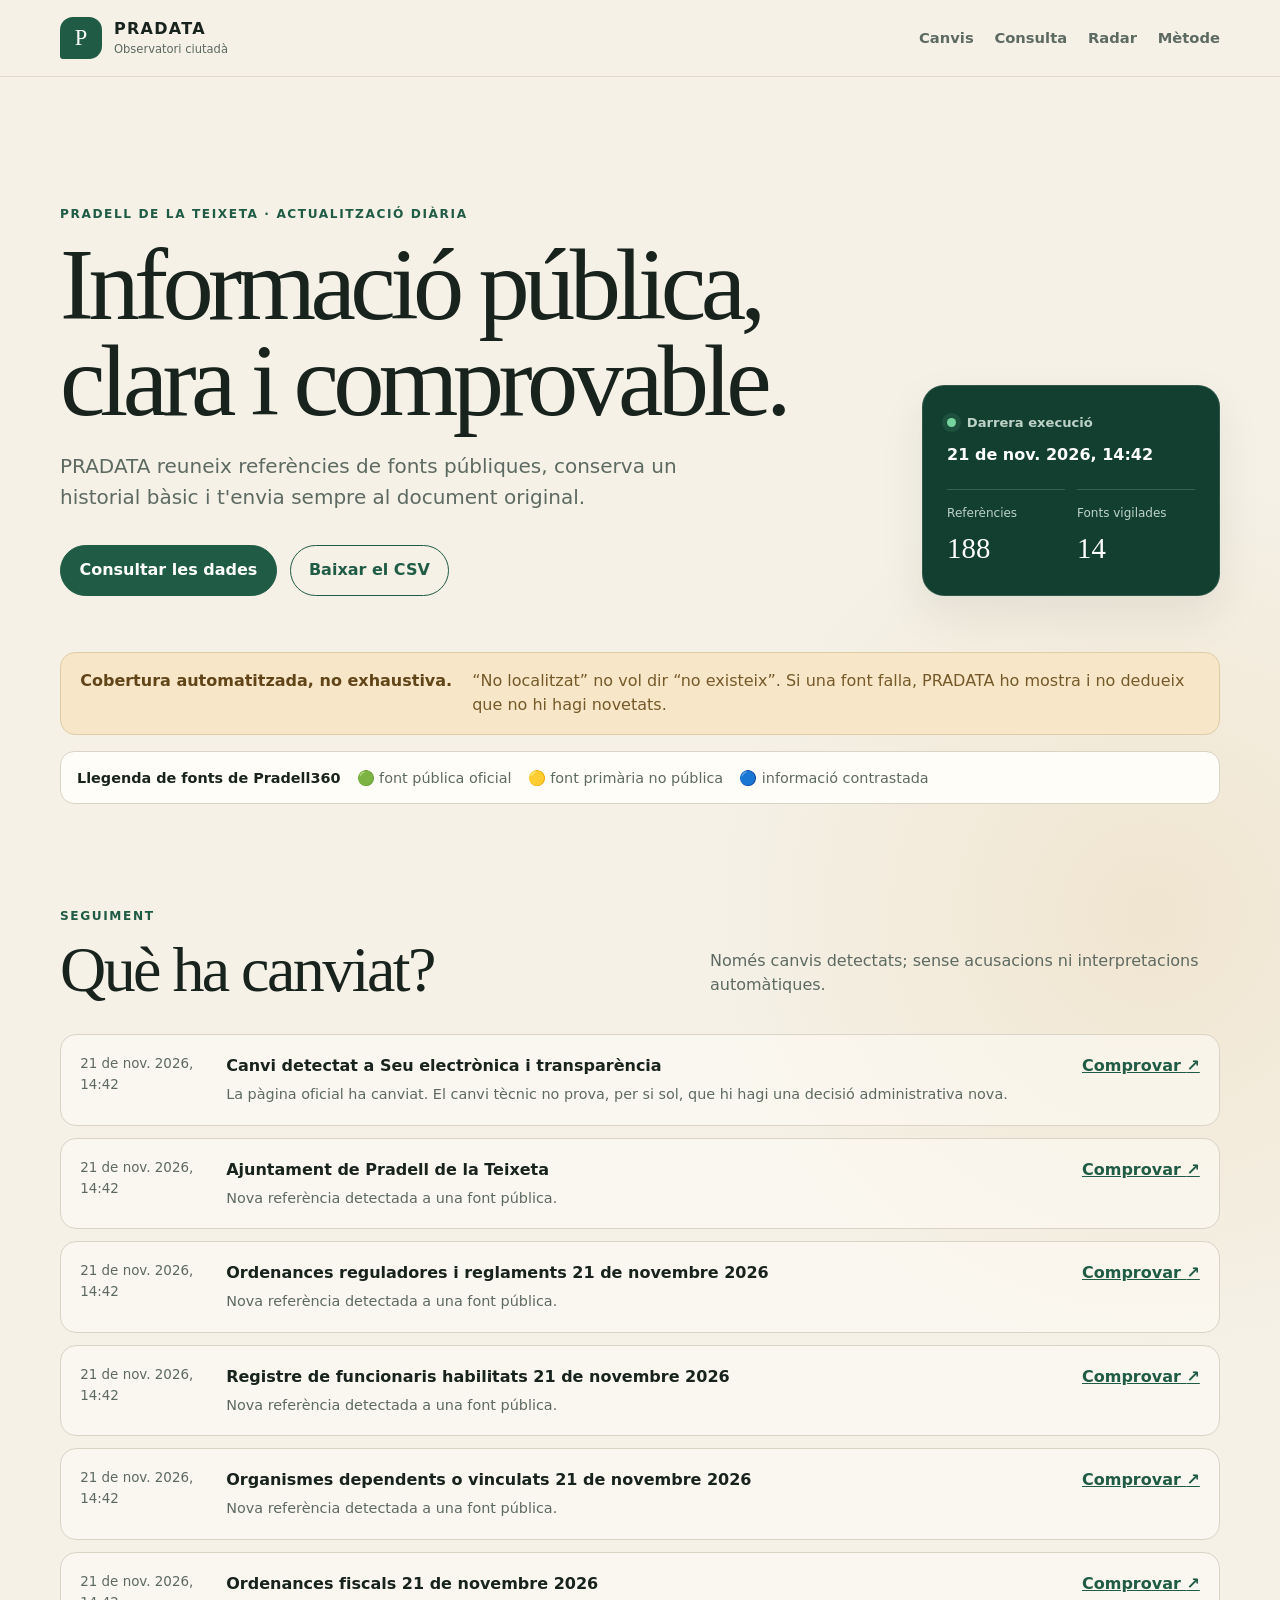
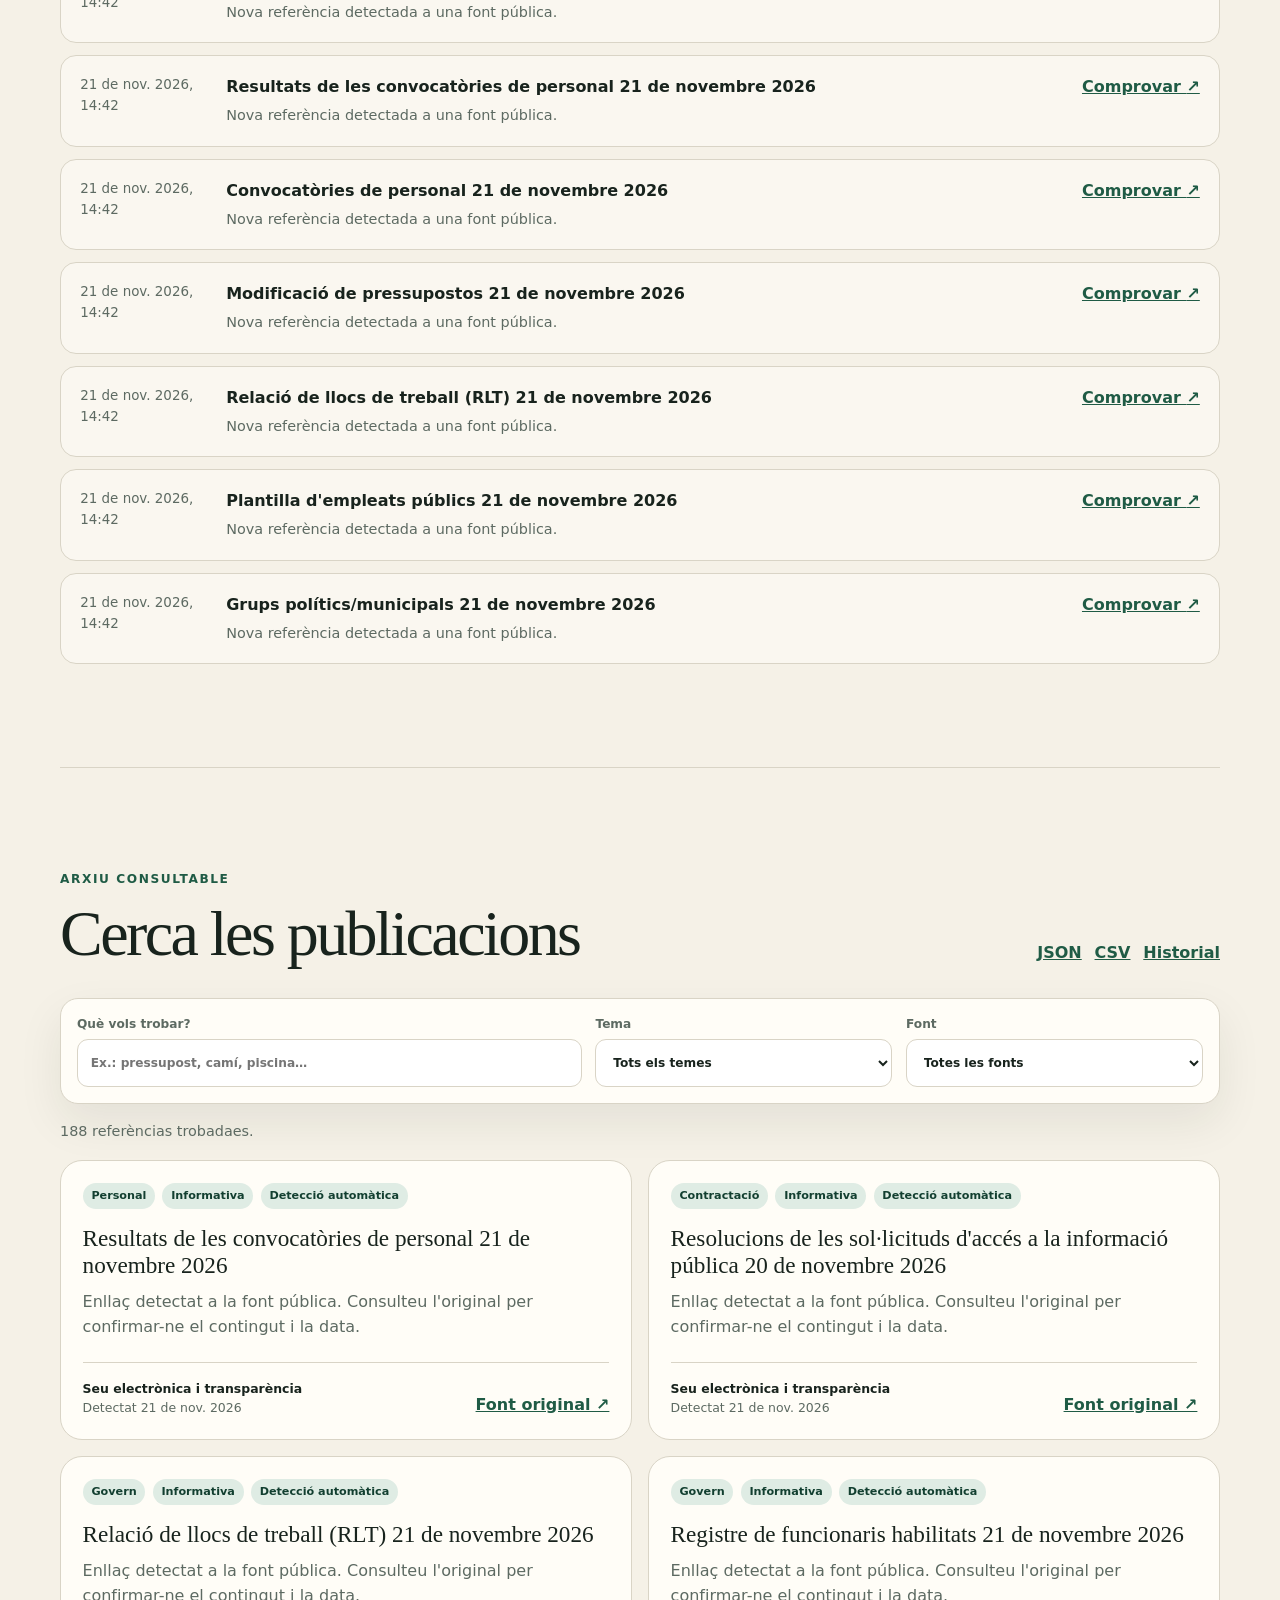
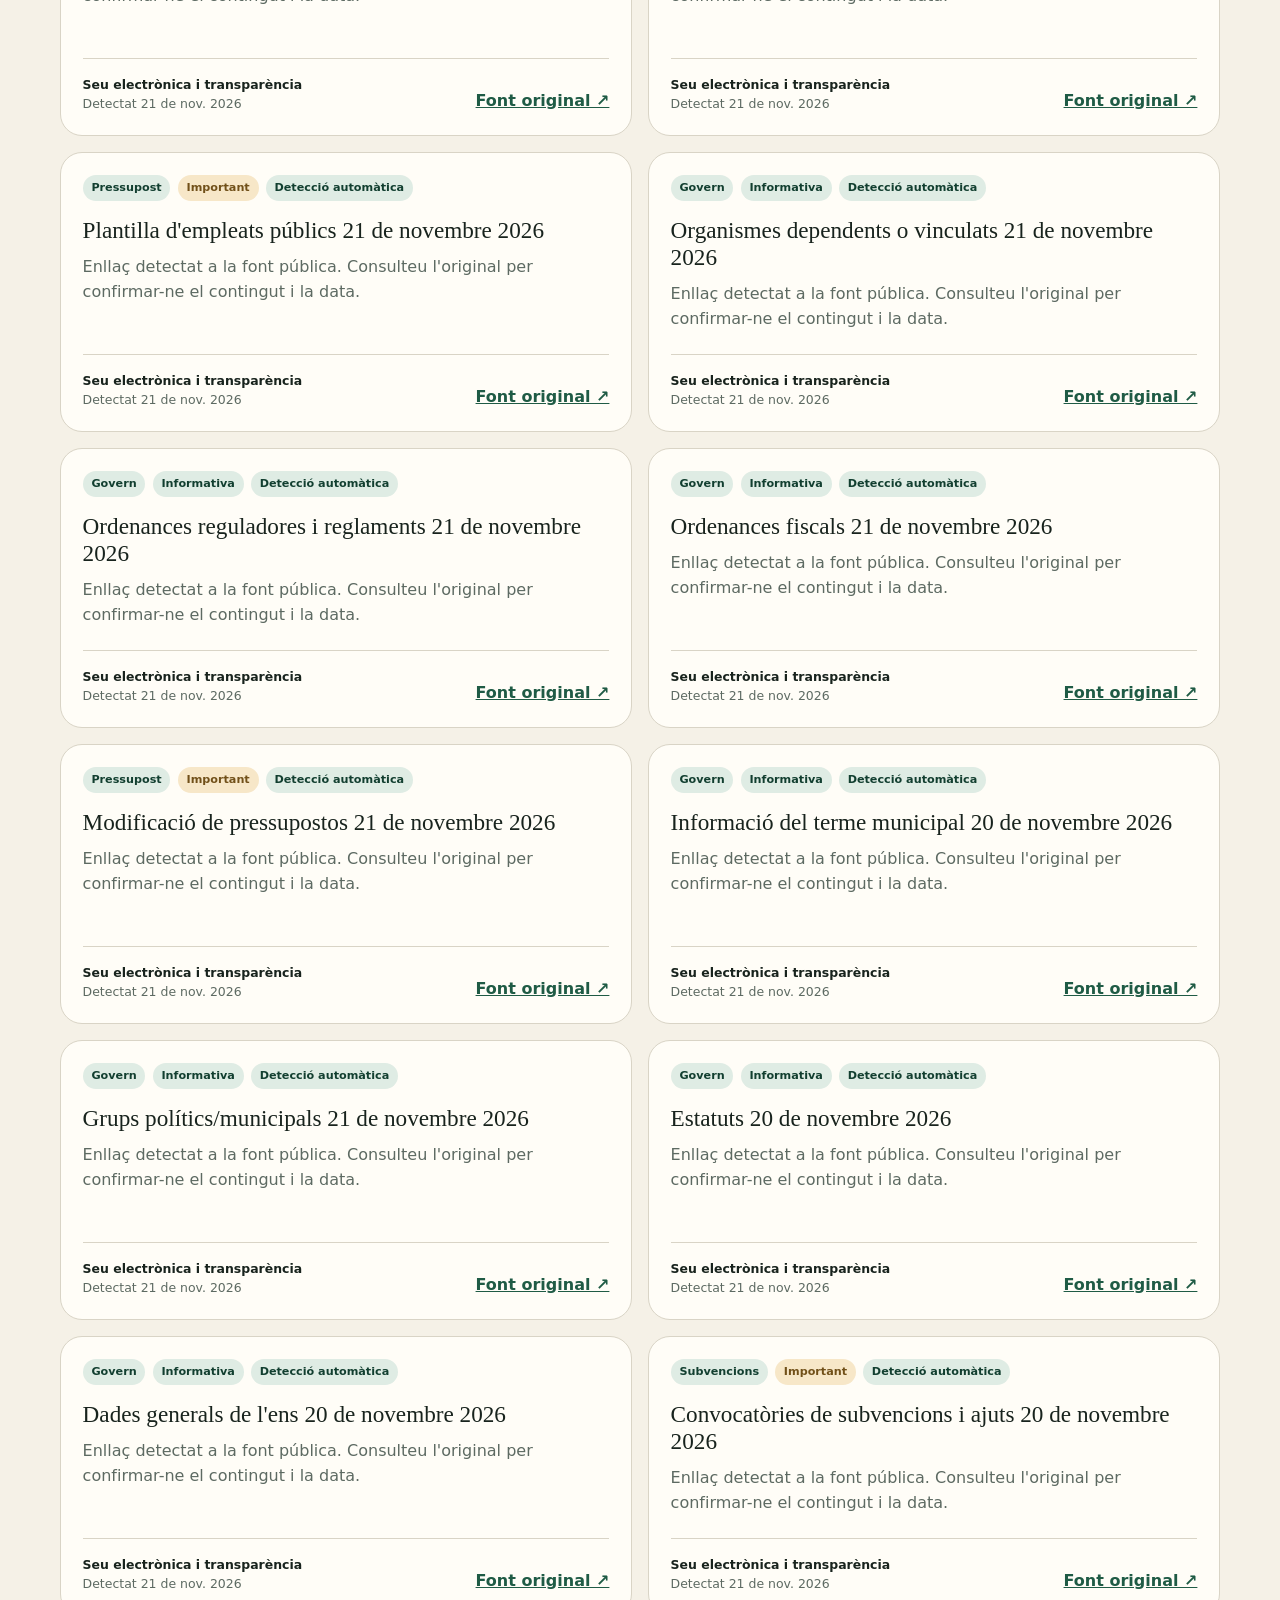
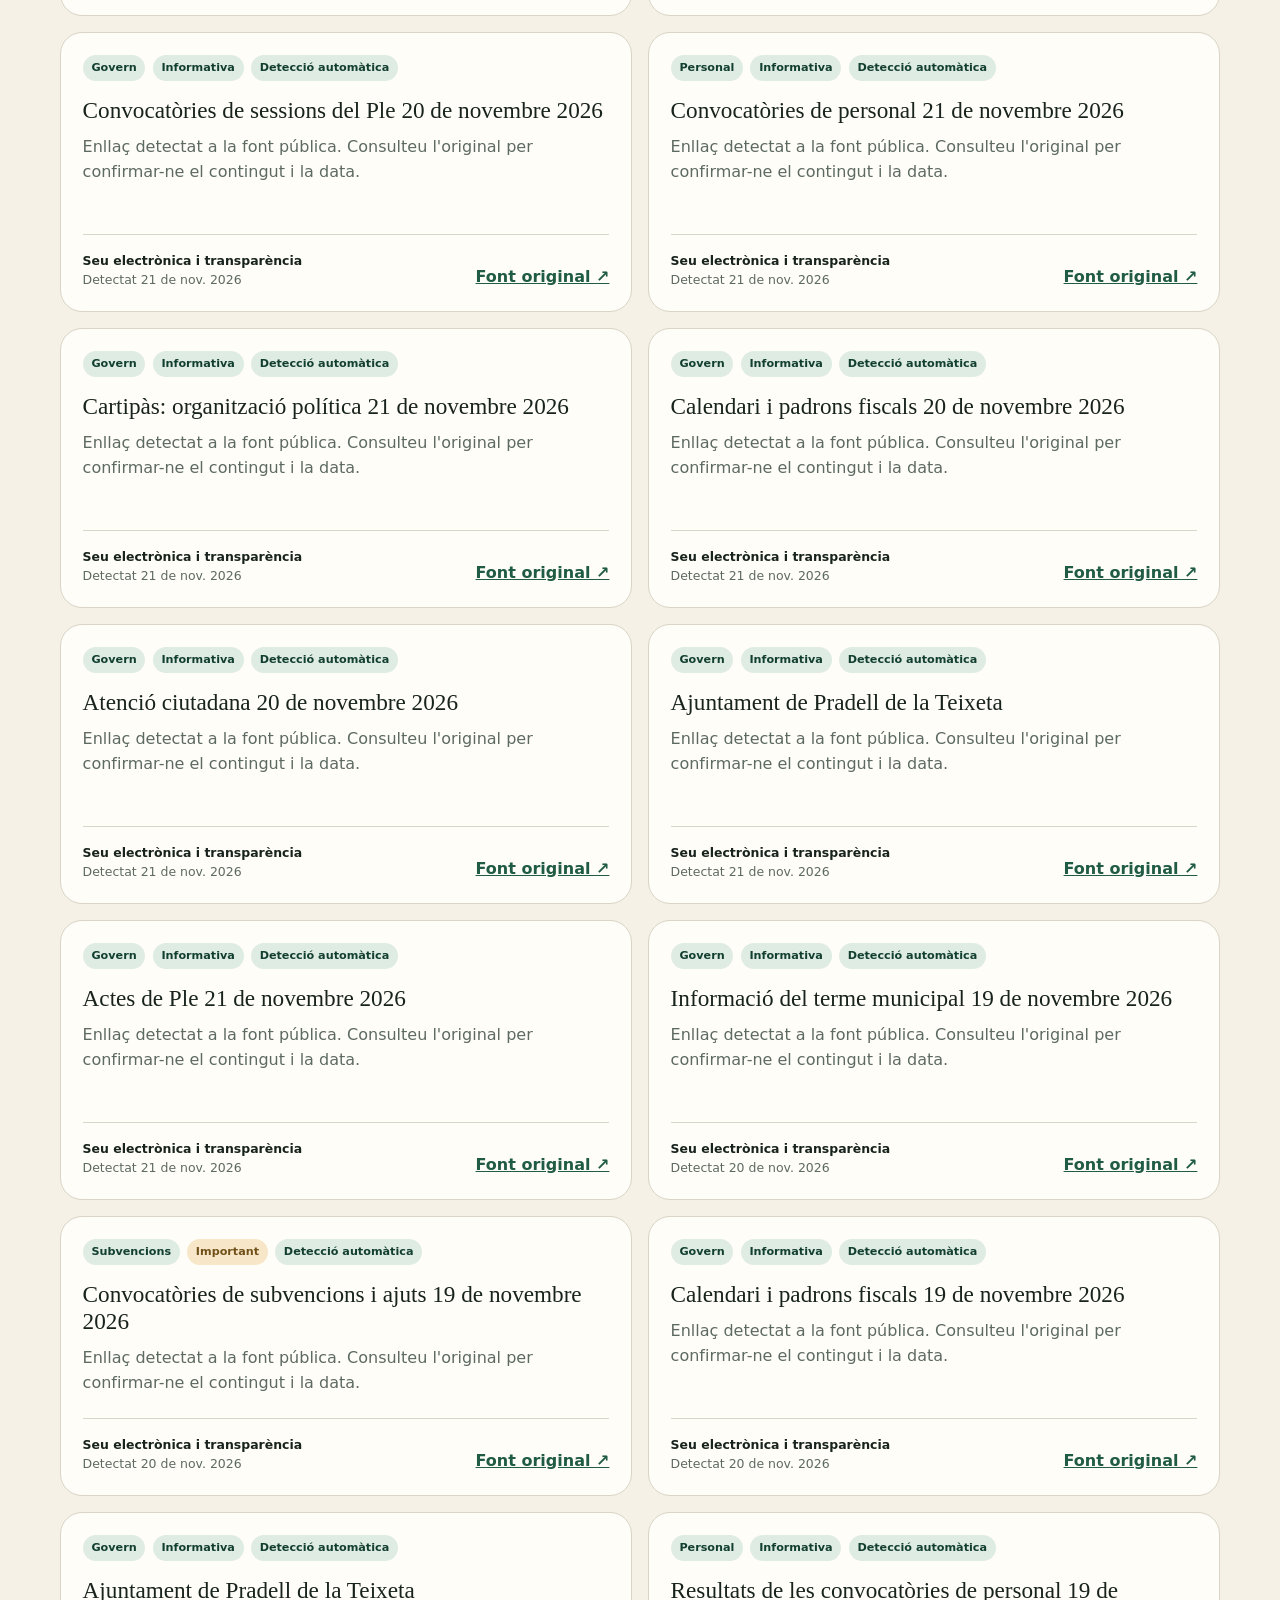
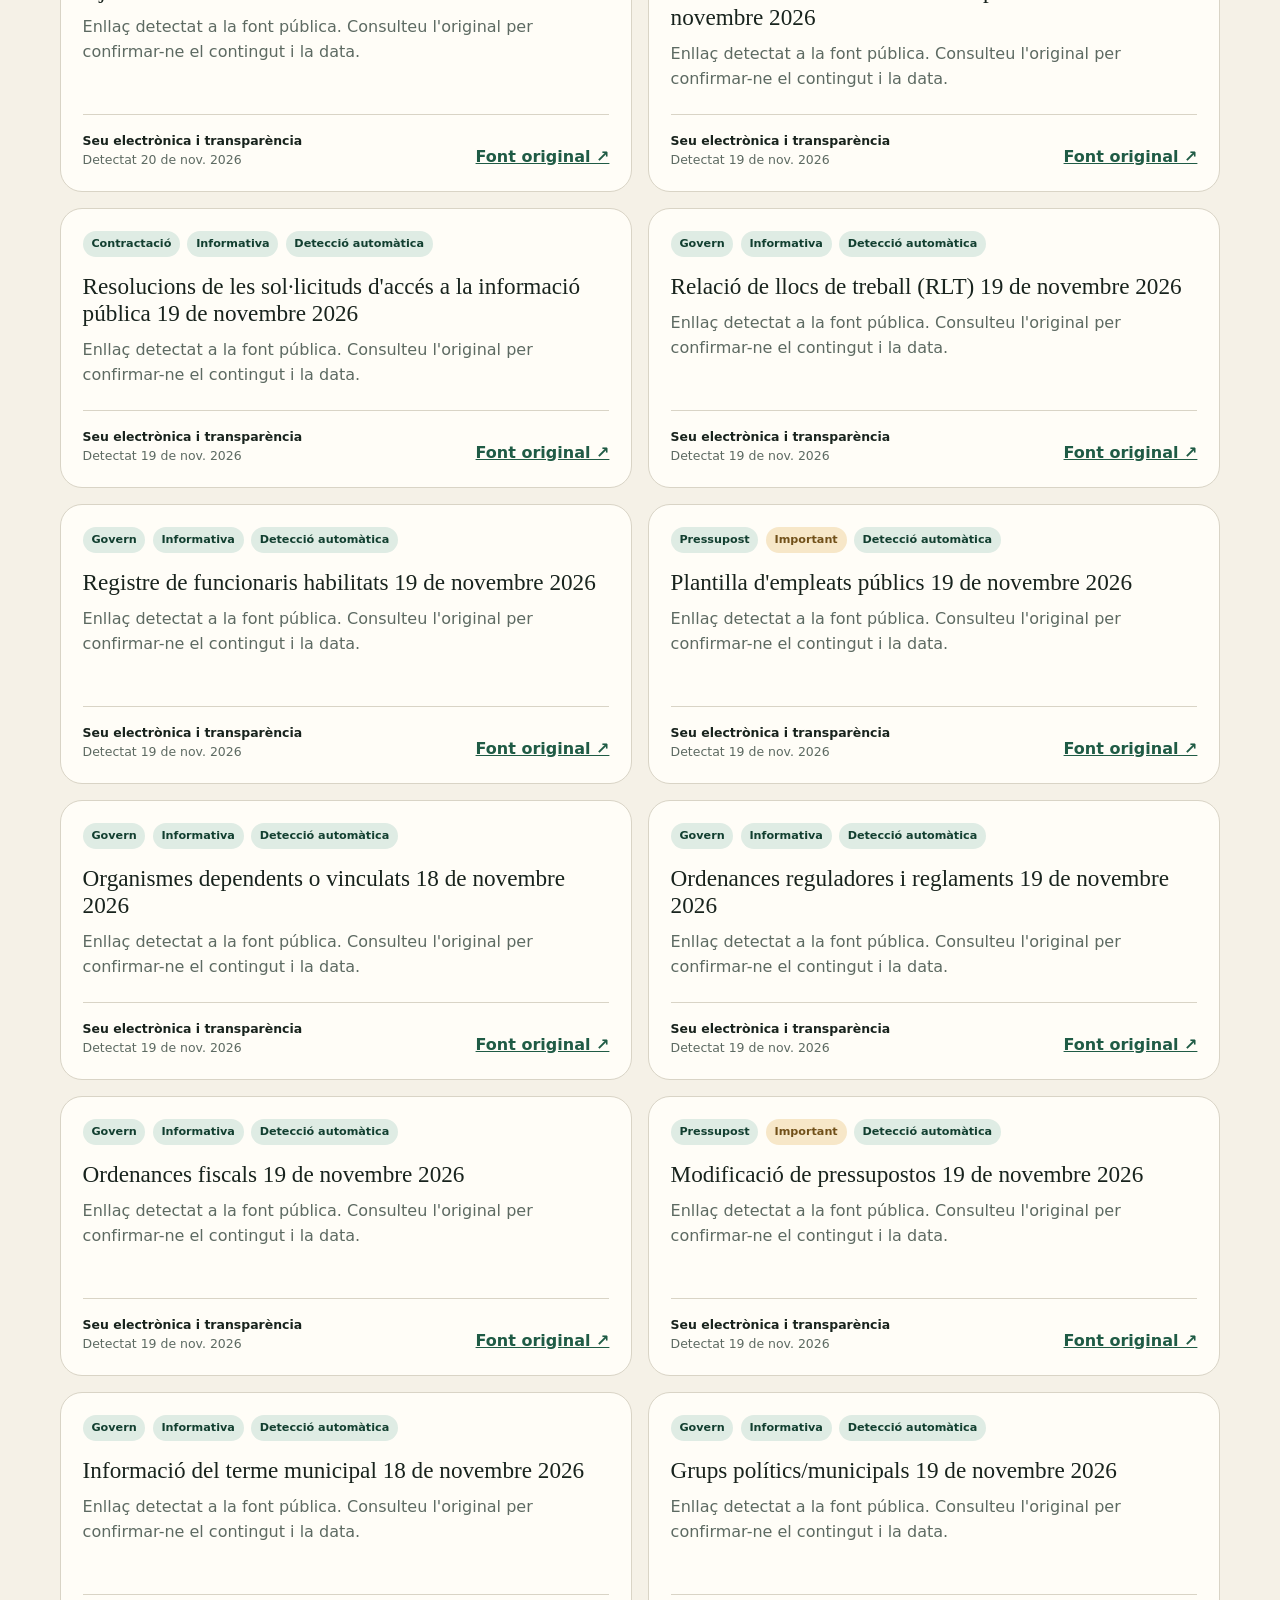
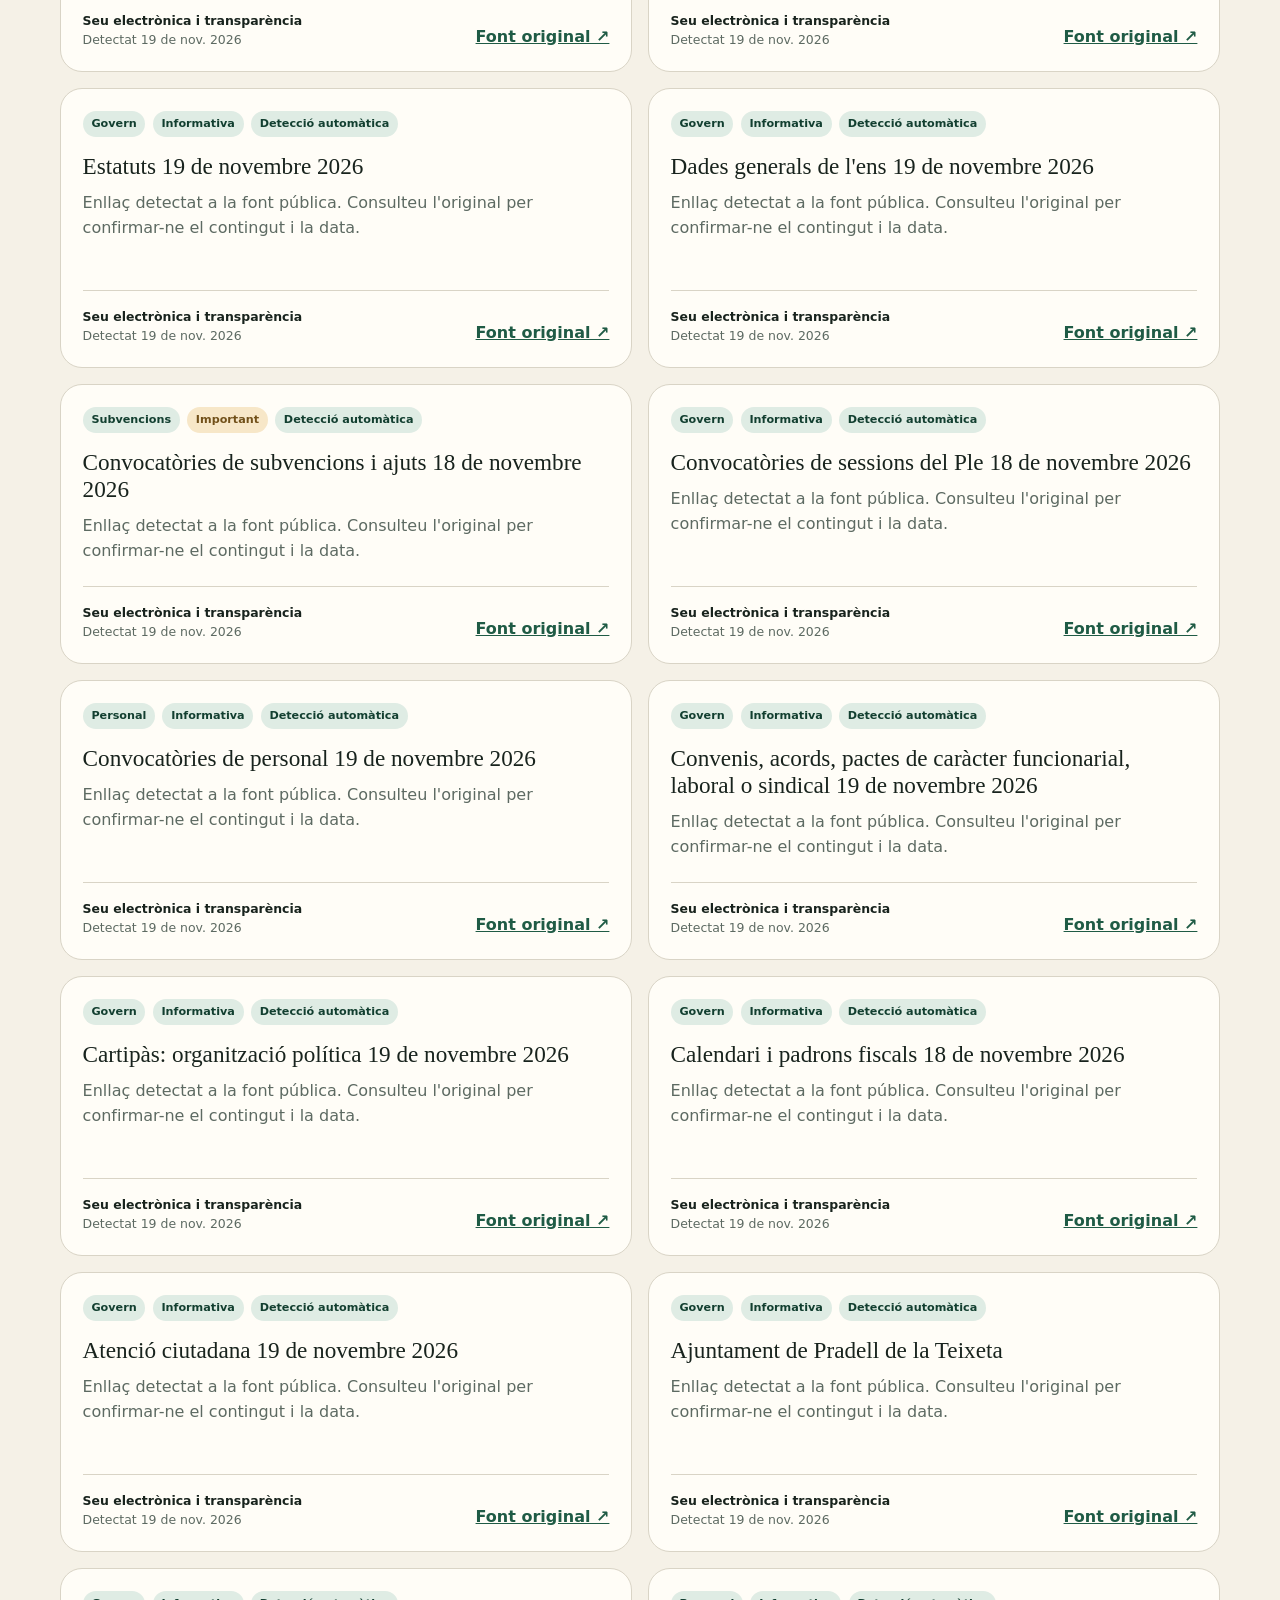
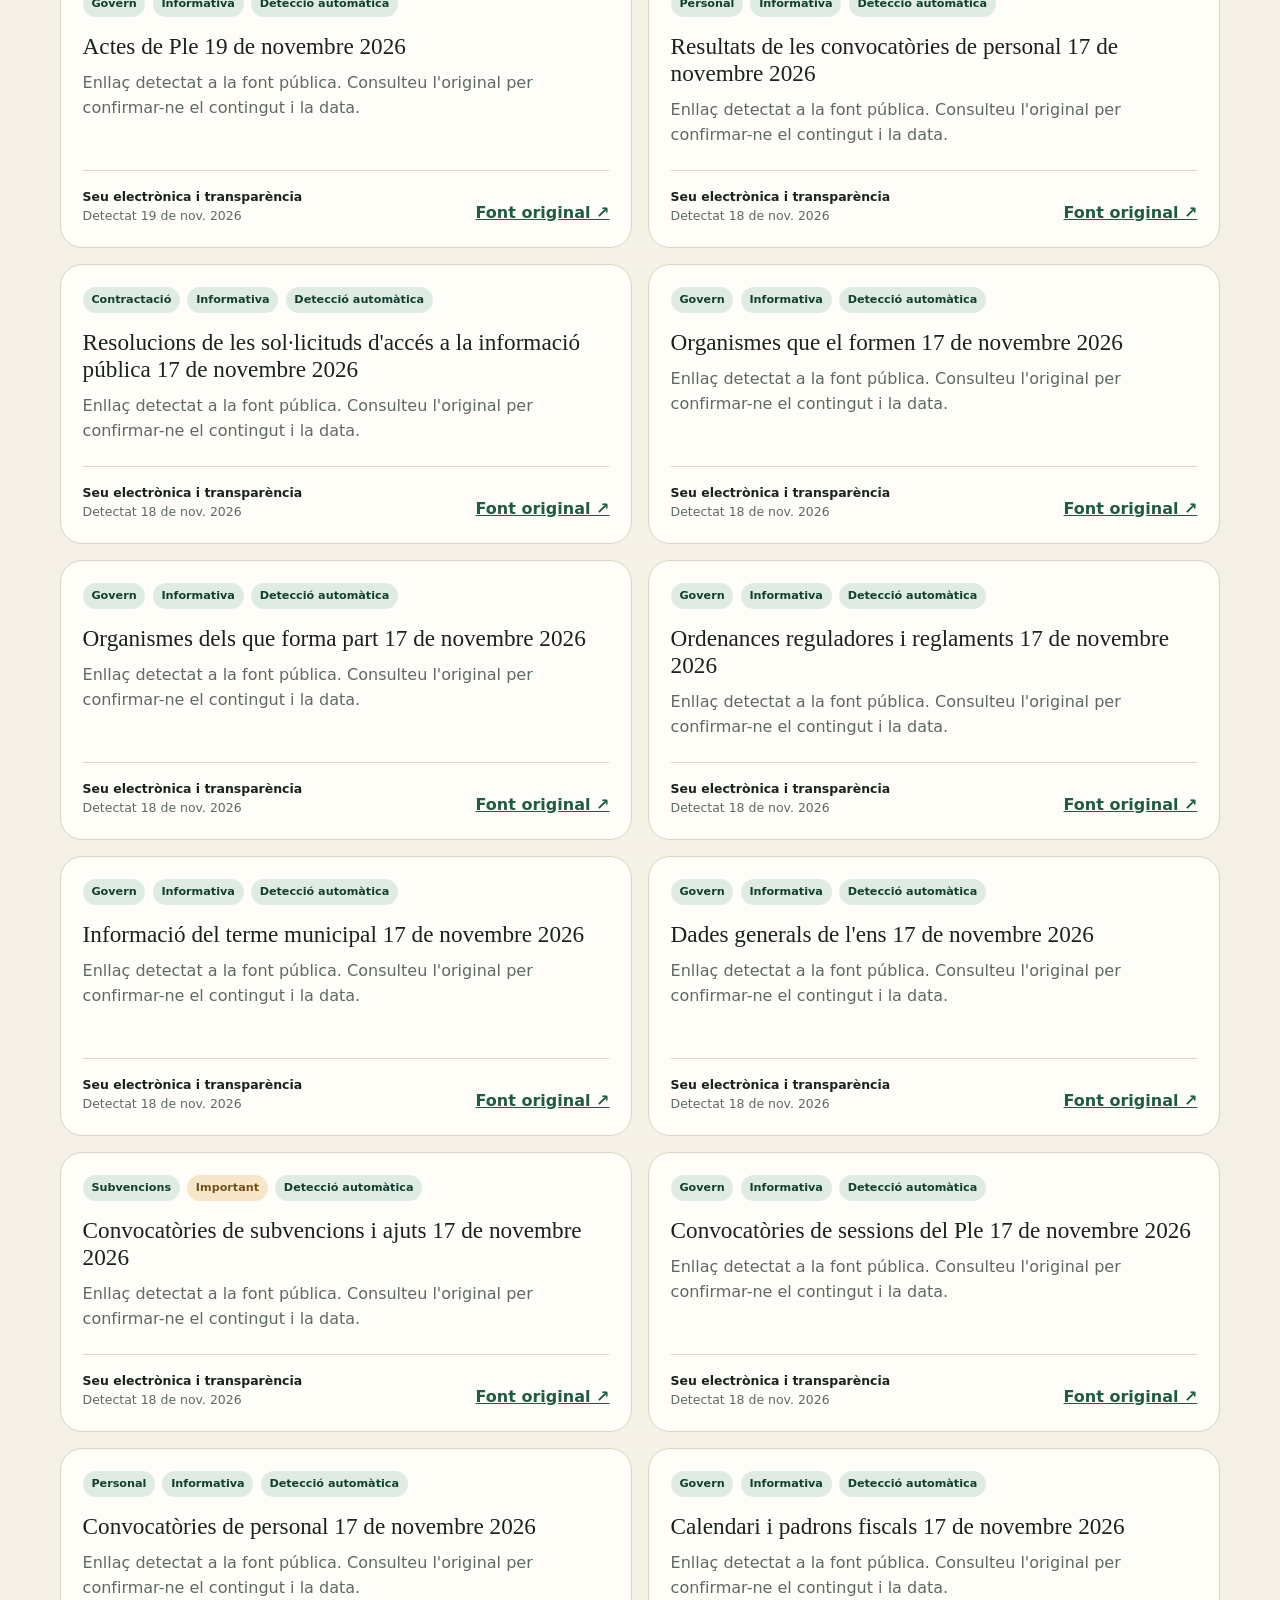
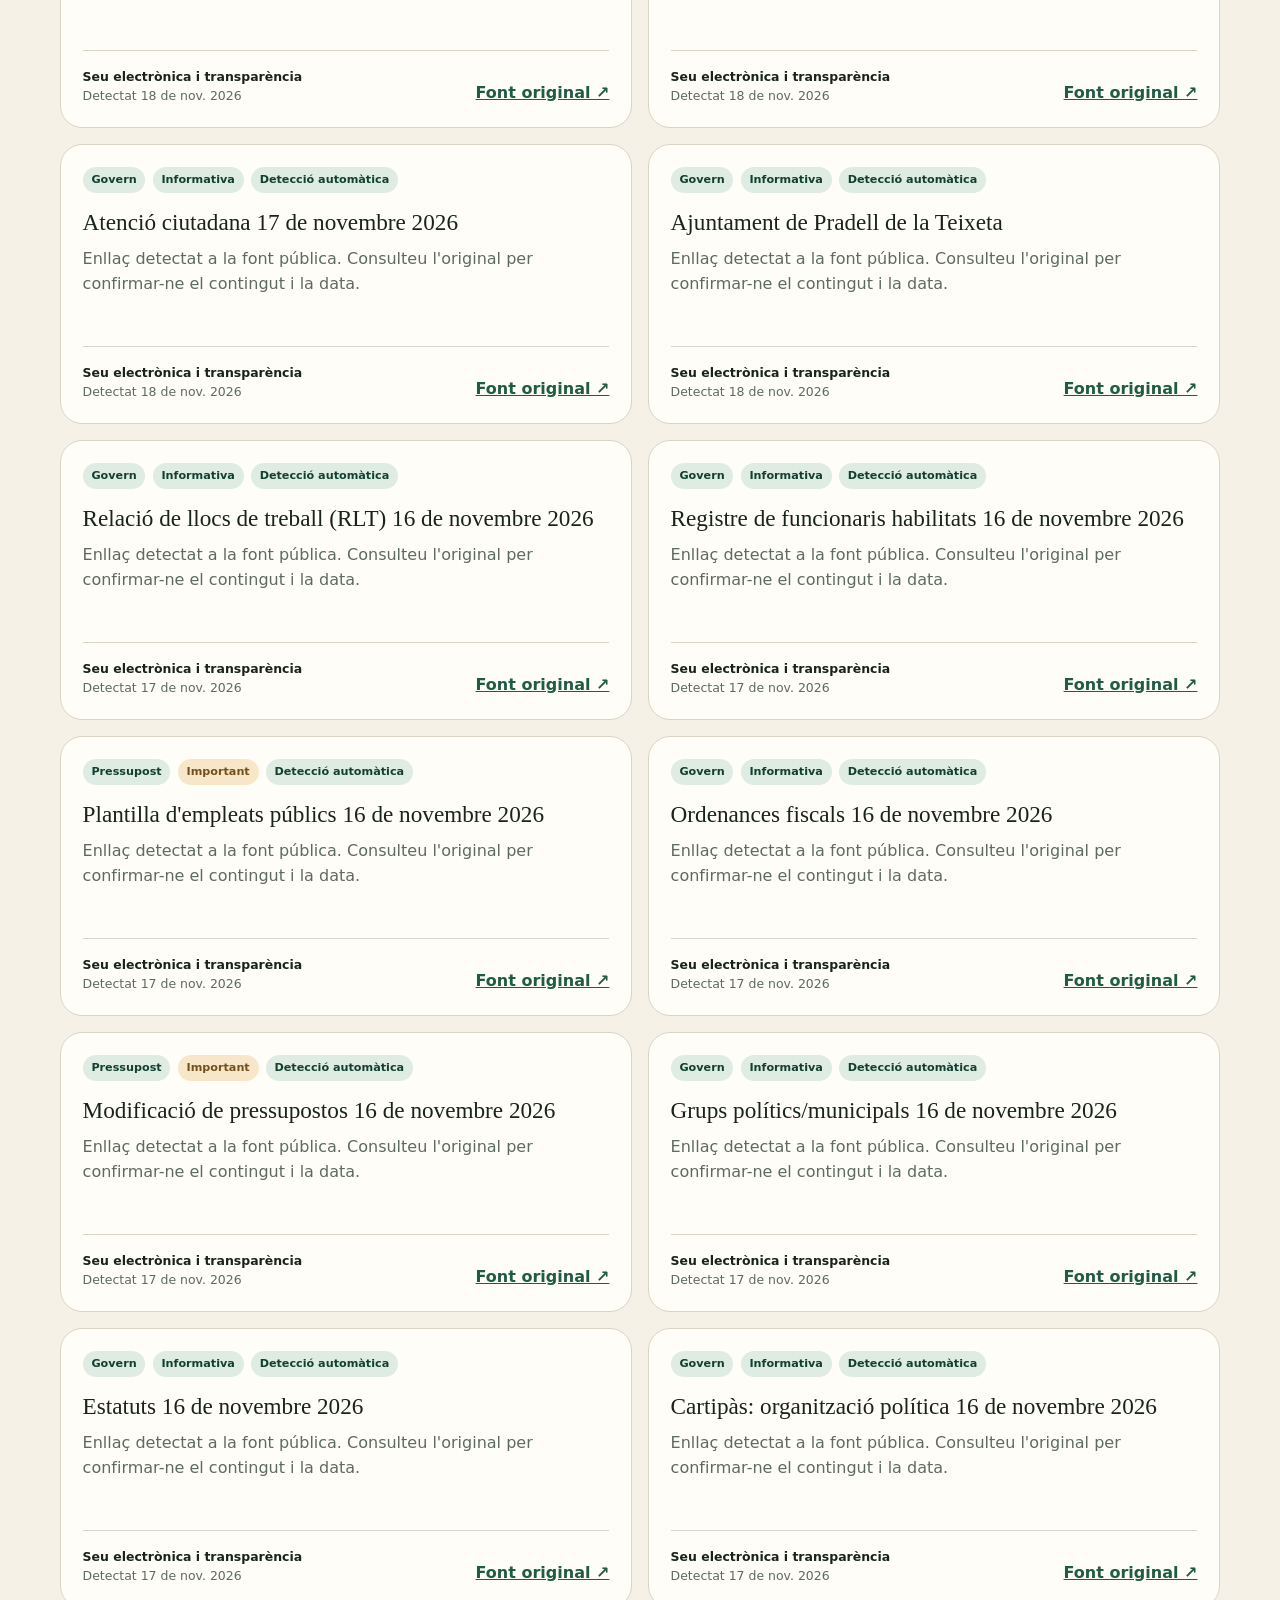
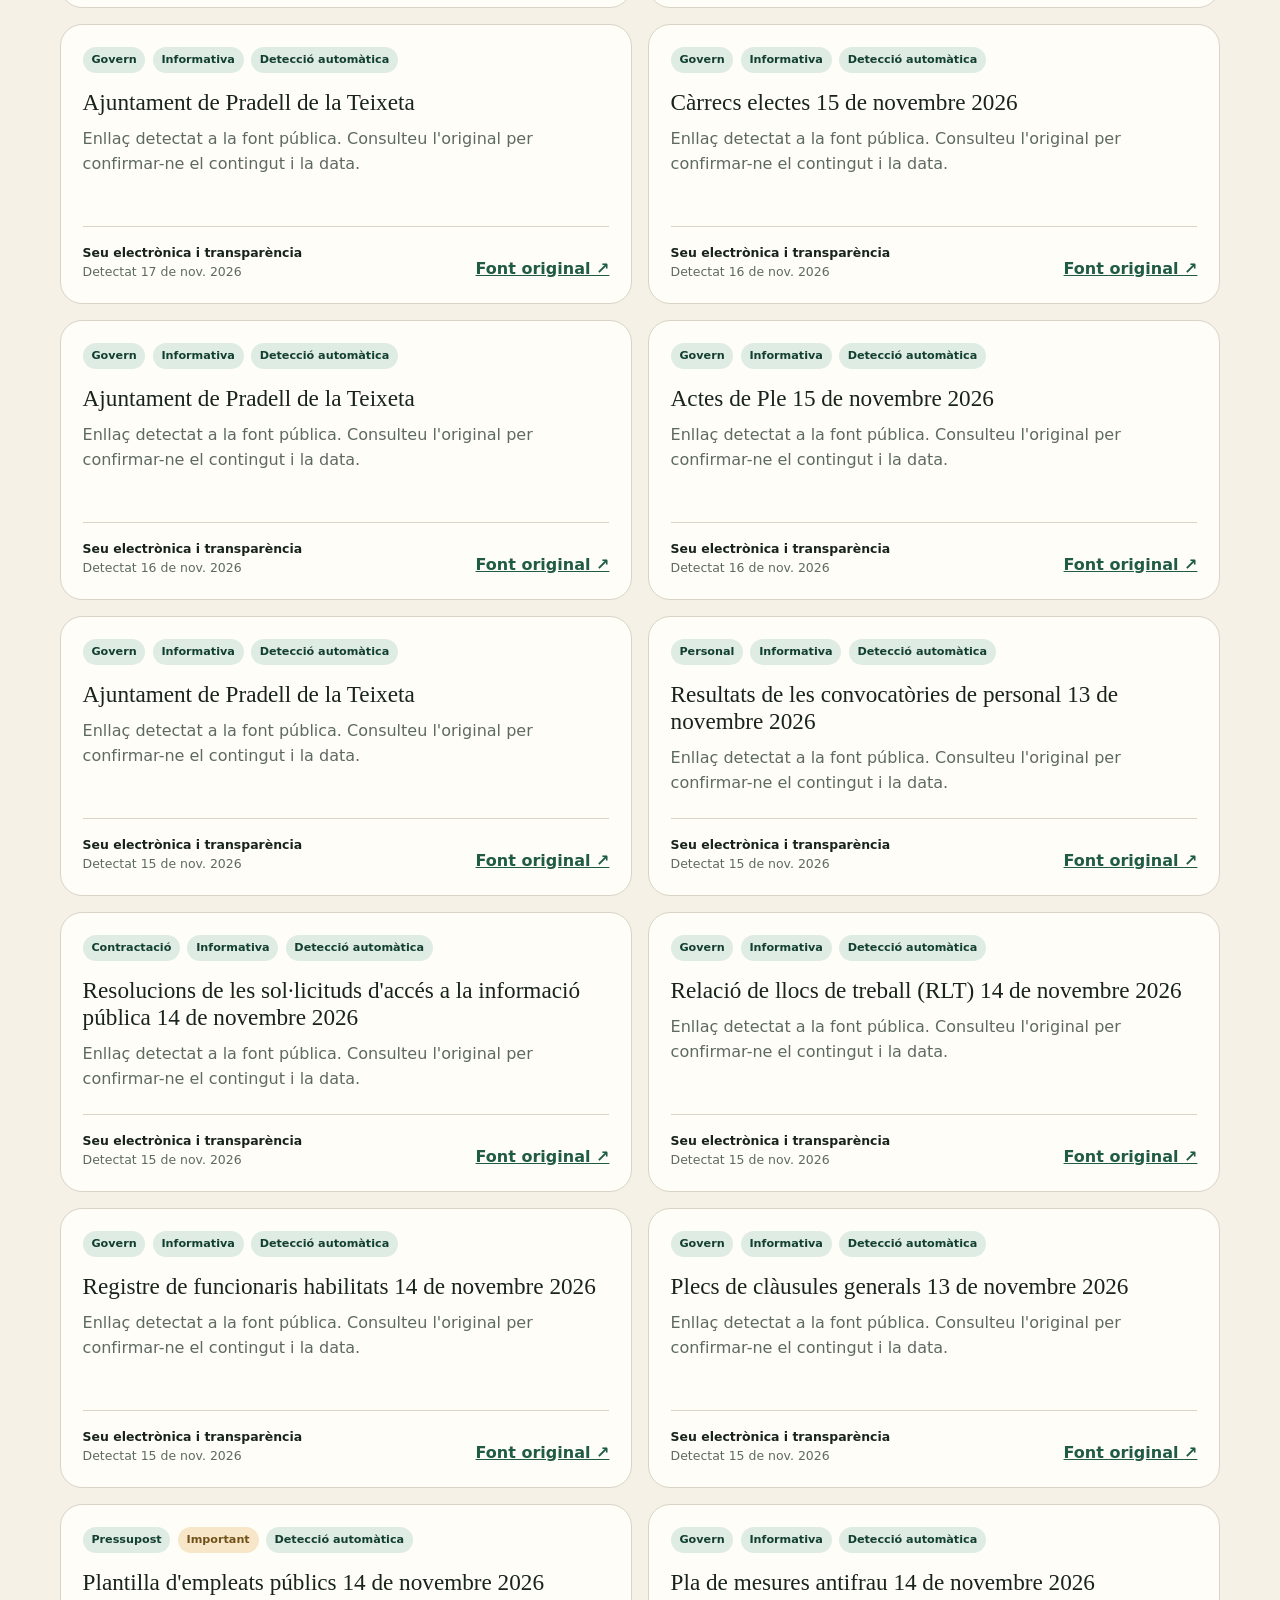
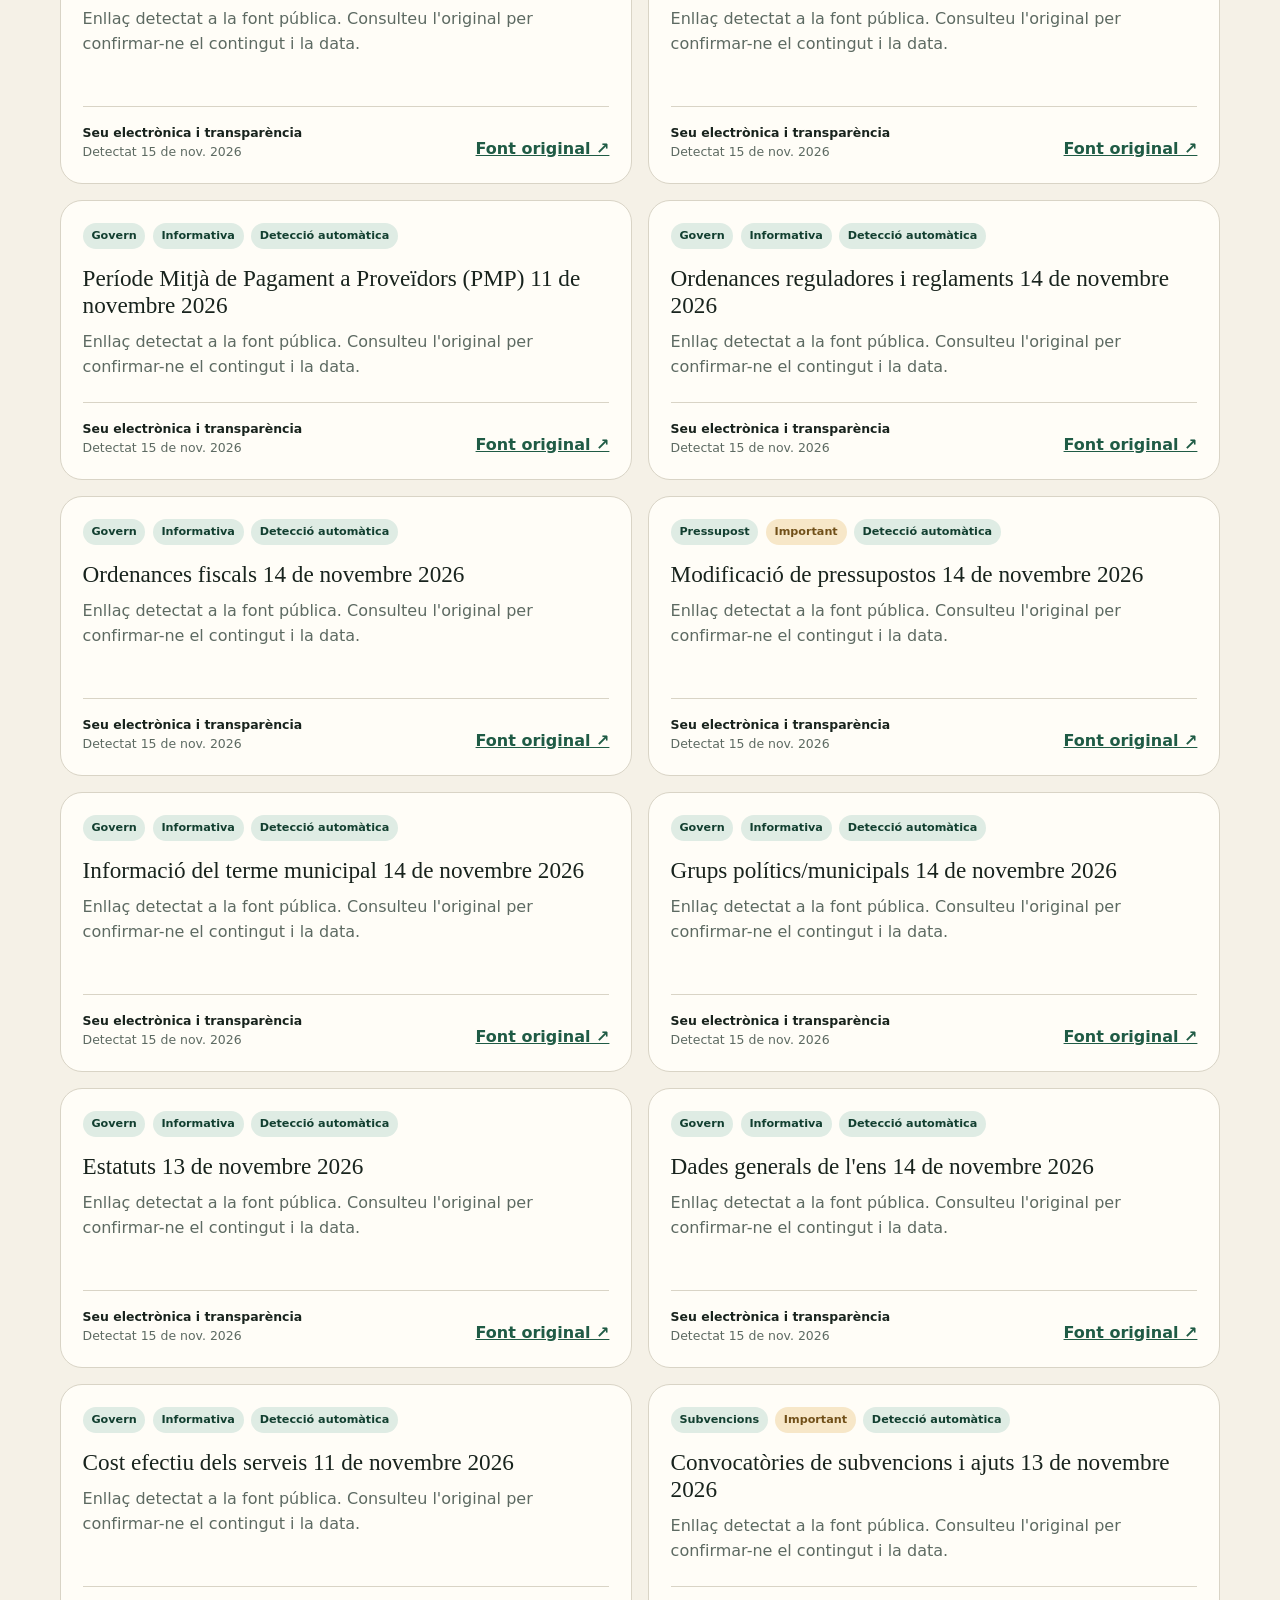
==== site/index.html @ 1394d6ea "Actualització diària de PRADATA" ====
<!doctype html>
<html lang="ca">
  <head>
    <meta charset="utf-8">
    <meta name="viewport" content="width=device-width, initial-scale=1">
    <meta name="color-scheme" content="light">
    <meta
      name="description"
      content="PRADATA ordena informació pública de Pradell de la Teixeta i enllaça sempre la font original."
    >
    <title>PRADATA · Informació pública de Pradell</title>
    <link rel="stylesheet" href="./assets/styles.css">
    <script src="./assets/app.js" defer></script>
  </head>
  <body>
    <a class="skip-link" href="#contingut">Salta al contingut</a>

    <header class="site-header">
      <div class="shell header-inner">
        <a class="brand" href="./" aria-label="PRADATA, inici">
          <span class="brand-mark" aria-hidden="true">P</span>
          <span>
            <strong>PRADATA</strong>
            <small>Observatori ciutadà</small>
          </span>
        </a>
        <nav aria-label="Navegació principal">
          <a href="#canvis">Canvis</a>
          <a href="#consulta">Consulta</a>
          <a href="#radar">Radar</a>
          <a href="#metode">Mètode</a>
        </nav>
      </div>
    </header>

    <main id="contingut">
      <section class="hero">
        <div class="shell hero-grid">
          <div>
            <p class="eyebrow">Pradell de la Teixeta · actualització diària</p>
            <h1>Informació pública, clara i comprovable.</h1>
            <p class="hero-copy">
              PRADATA reuneix referències de fonts públiques, conserva un historial
              bàsic i t'envia sempre al document original.
            </p>
            <div class="hero-actions">
              <a class="button primary" href="#consulta">Consultar les dades</a>
              <a class="button secondary" href="./data/records.csv" download>
                Baixar el CSV
              </a>
            </div>
          </div>
          <aside class="freshness" aria-label="Estat de l'actualització">
            <span class="live-dot" aria-hidden="true"></span>
            <p>Darrera execució</p>
            <strong id="last-updated">2026-11-21T15:42:02+01:00</strong>
            <dl>
              <div>
                <dt>Referències</dt>
                <dd id="record-count">188</dd>
              </div>
              <div>
                <dt>Fonts vigilades</dt>
                <dd id="source-count">14</dd>
              </div>
            </dl>
          </aside>
        </div>
      </section>

      <div class="shell">
        <aside class="notice" aria-label="Avís sobre la cobertura">
          <strong>Cobertura automatitzada, no exhaustiva.</strong>
          <span>
            “No localitzat” no vol dir “no existeix”. Si una font falla, PRADATA
            ho mostra i no dedueix que no hi hagi novetats.
          </span>
        </aside>

        <aside class="source-legend" aria-label="Llegenda de fonts">
          <strong>Llegenda de fonts de Pradell360</strong>
          <span>🟢 font pública oficial</span>
          <span>🟡 font primària no pública</span>
          <span>🔵 informació contrastada</span>
        </aside>

        <section id="canvis" class="section">
          <div class="section-heading">
            <div>
              <p class="eyebrow">Seguiment</p>
              <h2>Què ha canviat?</h2>
            </div>
            <p>Només canvis detectats; sense acusacions ni interpretacions automàtiques.</p>
          </div>
          <div id="changes-list" class="timeline" aria-live="polite">
            <p class="loading">Carregant l'historial…</p>
          </div>
        </section>

        <section id="consulta" class="section">
          <div class="section-heading">
            <div>
              <p class="eyebrow">Arxiu consultable</p>
              <h2>Cerca les publicacions</h2>
            </div>
            <div class="downloads" aria-label="Descàrregues">
              <a href="./data/records.json">JSON</a>
              <a href="./data/records.csv">CSV</a>
              <a href="./data/history.json">Historial</a>
            </div>
          </div>

          <form class="filters" id="filters" role="search">
            <label class="search-field">
              <span>Què vols trobar?</span>
              <input
                id="search"
                type="search"
                placeholder="Ex.: pressupost, camí, piscina…"
                autocomplete="off"
              >
            </label>
            <label>
              <span>Tema</span>
              <select id="topic">
                <option value="">Tots els temes</option>
              </select>
            </label>
            <label>
              <span>Font</span>
              <select id="source">
                <option value="">Totes les fonts</option>
              </select>
            </label>
          </form>
          <p id="results-summary" class="results-summary" aria-live="polite"></p>
          <div id="records-list" class="records-grid">
            <p class="loading">Carregant les referències…</p>
          </div>
        </section>

        <section id="radar" class="section">
          <div class="section-heading">
            <div>
              <p class="eyebrow">Control de cobertura</p>
              <h2>Radar de fonts</h2>
            </div>
            <p>Mostra si cada font s'ha pogut consultar en la darrera execució.</p>
          </div>
          <div id="sources-list" class="sources-grid" aria-live="polite">
            <p class="loading">Carregant l'estat de les fonts…</p>
          </div>
        </section>

        <section id="metode" class="section method">
          <div>
            <p class="eyebrow">Criteri editorial</p>
            <h2>Primer la font. Després, el resum.</h2>
          </div>
          <div class="principles">
            <article>
              <span>01</span>
              <h3>Sense rumors</h3>
              <p>La web incorpora referències de fonts institucionals identificades.</p>
            </article>
            <article>
              <span>02</span>
              <h3>Incertesa visible</h3>
              <p>Una detecció automàtica no es presenta com una verificació jurídica.</p>
            </article>
            <article>
              <span>03</span>
              <h3>Font original</h3>
              <p>Cada fitxa conserva l'adreça oficial perquè qualsevol la pugui comprovar.</p>
            </article>
          </div>
          <details>
            <summary>Limitacions d'aquesta primera versió</summary>
            <p>
              El sistema llegeix títols, enllaços i sumaris accessibles. No interpreta
              automàticament tots els PDF ni substitueix la seu, el butlletí o
              l'assessorament jurídic. Les fonts dinàmiques poden donar cobertura parcial.
            </p>
          </details>
        </section>
      </div>
    </main>

    <footer>
      <div class="shell footer-inner">
        <p><strong>PRADATA</strong> · projecte ciutadà independent.</p>
        <p>La font oficial enllaçada preval sempre sobre aquest resum.</p>
      </div>
    </footer>

    <noscript>
      <div class="noscript">
        Cal activar JavaScript per filtrar les dades. Els fitxers
        <a href="./data/records.json">JSON</a> i
        <a href="./data/records.csv">CSV</a> continuen disponibles.
      </div>
    </noscript>
  </body>
</html>
---- site/assets/styles.css ----
:root {
  --ink: #18231d;
  --muted: #5d6a62;
  --paper: #f5f1e7;
  --card: #fffdf7;
  --line: #d9d4c6;
  --green: #1f5b45;
  --green-dark: #123f30;
  --green-soft: #dfece4;
  --gold: #cf8f2b;
  --gold-soft: #f7e7c8;
  --red: #a33e32;
  --red-soft: #f6ded8;
  --shadow: 0 18px 45px rgba(24, 35, 29, 0.08);
  --radius: 22px;
}

* {
  box-sizing: border-box;
}

html {
  scroll-behavior: smooth;
}

body {
  margin: 0;
  color: var(--ink);
  background:
    radial-gradient(circle at 90% 4%, rgba(207, 143, 43, 0.12), transparent 28rem),
    var(--paper);
  font-family:
    Inter, ui-sans-serif, system-ui, -apple-system, BlinkMacSystemFont, "Segoe UI",
    sans-serif;
  line-height: 1.55;
}

a {
  color: inherit;
}

.skip-link {
  position: fixed;
  z-index: 100;
  top: 0.75rem;
  left: 0.75rem;
  padding: 0.7rem 1rem;
  transform: translateY(-160%);
  border-radius: 999px;
  background: var(--ink);
  color: white;
}

.skip-link:focus {
  transform: translateY(0);
}

.shell {
  width: min(1160px, calc(100% - 2rem));
  margin-inline: auto;
}

.site-header {
  position: sticky;
  z-index: 20;
  top: 0;
  border-bottom: 1px solid rgba(217, 212, 198, 0.8);
  background: rgba(245, 241, 231, 0.92);
  backdrop-filter: blur(16px);
}

.header-inner {
  display: flex;
  min-height: 76px;
  align-items: center;
  justify-content: space-between;
  gap: 2rem;
}

.brand {
  display: inline-flex;
  align-items: center;
  gap: 0.75rem;
  text-decoration: none;
}

.brand-mark {
  display: grid;
  width: 42px;
  height: 42px;
  place-items: center;
  border-radius: 13px 13px 13px 3px;
  background: var(--green);
  color: white;
  font-family: Georgia, serif;
  font-size: 1.4rem;
}

.brand strong,
.brand small {
  display: block;
}

.brand strong {
  letter-spacing: 0.08em;
}

.brand small {
  color: var(--muted);
  font-size: 0.72rem;
}

nav {
  display: flex;
  gap: 1.3rem;
}

nav a {
  color: var(--muted);
  font-size: 0.92rem;
  font-weight: 700;
  text-decoration: none;
}

nav a:hover,
nav a:focus-visible {
  color: var(--green);
}

.hero {
  padding: clamp(4rem, 10vw, 8rem) 0 3.5rem;
}

.hero-grid {
  display: grid;
  grid-template-columns: minmax(0, 1.45fr) minmax(280px, 0.55fr);
  align-items: end;
  gap: clamp(2rem, 6vw, 6rem);
}

.eyebrow {
  margin: 0 0 0.8rem;
  color: var(--green);
  font-size: 0.76rem;
  font-weight: 800;
  letter-spacing: 0.13em;
  text-transform: uppercase;
}

h1,
h2,
h3,
p {
  margin-top: 0;
}

h1 {
  max-width: 830px;
  margin-bottom: 1.35rem;
  font-family: Georgia, "Times New Roman", serif;
  font-size: clamp(3rem, 8vw, 6.8rem);
  font-weight: 500;
  letter-spacing: -0.055em;
  line-height: 0.94;
}

.hero-copy {
  max-width: 690px;
  margin-bottom: 2rem;
  color: var(--muted);
  font-size: clamp(1.04rem, 2vw, 1.25rem);
}

.hero-actions {
  display: flex;
  flex-wrap: wrap;
  gap: 0.8rem;
}

.button {
  display: inline-flex;
  min-height: 48px;
  align-items: center;
  justify-content: center;
  padding: 0.75rem 1.15rem;
  border: 1px solid var(--green);
  border-radius: 999px;
  font-weight: 800;
  text-decoration: none;
}

.button.primary {
  background: var(--green);
  color: white;
}

.button.primary:hover {
  background: var(--green-dark);
}

.button.secondary {
  background: transparent;
  color: var(--green);
}

.freshness {
  padding: 1.5rem;
  border: 1px solid rgba(255, 255, 255, 0.12);
  border-radius: var(--radius);
  background: var(--green-dark);
  box-shadow: var(--shadow);
  color: white;
}

.freshness > p {
  display: inline;
  margin-left: 0.35rem;
  color: #bed3c8;
  font-size: 0.82rem;
  font-weight: 700;
}

.live-dot {
  display: inline-block;
  width: 9px;
  height: 9px;
  border-radius: 50%;
  background: #76d49f;
  box-shadow: 0 0 0 5px rgba(118, 212, 159, 0.12);
}

.freshness > strong {
  display: block;
  margin: 0.55rem 0 1.3rem;
  font-size: 1rem;
}

.freshness dl {
  display: grid;
  grid-template-columns: 1fr 1fr;
  margin: 0;
  gap: 0.75rem;
}

.freshness dl div {
  padding-top: 0.9rem;
  border-top: 1px solid rgba(255, 255, 255, 0.16);
}

.freshness dt {
  color: #bed3c8;
  font-size: 0.75rem;
}

.freshness dd {
  margin: 0.2rem 0 0;
  font-family: Georgia, serif;
  font-size: 1.8rem;
}

.notice {
  display: grid;
  grid-template-columns: auto 1fr;
  gap: 0.45rem 1.25rem;
  padding: 1rem 1.2rem;
  border: 1px solid #dfcda6;
  border-radius: 15px;
  background: var(--gold-soft);
  color: #614518;
}

.notice span {
  color: #755929;
}

.source-legend {
  display: flex;
  flex-wrap: wrap;
  align-items: center;
  gap: 0.6rem 1rem;
  margin-top: 1rem;
  padding: 0.9rem 1rem;
  border: 1px solid var(--line);
  border-radius: 14px;
  background: var(--card);
  color: var(--muted);
  font-size: 0.9rem;
}

.source-legend strong {
  color: var(--ink);
}

.section {
  padding: clamp(4rem, 8vw, 7rem) 0;
  border-bottom: 1px solid var(--line);
  scroll-margin-top: 5rem;
}

.section-heading {
  display: flex;
  align-items: end;
  justify-content: space-between;
  gap: 2rem;
  margin-bottom: 2rem;
}

.section-heading h2,
.method h2 {
  margin-bottom: 0;
  font-family: Georgia, "Times New Roman", serif;
  font-size: clamp(2.2rem, 5vw, 4.2rem);
  font-weight: 500;
  letter-spacing: -0.04em;
  line-height: 1;
}

.section-heading > p {
  max-width: 510px;
  margin-bottom: 0.25rem;
  color: var(--muted);
}

.timeline {
  display: grid;
  gap: 0.75rem;
}

.change {
  display: grid;
  grid-template-columns: 130px 1fr auto;
  align-items: start;
  gap: 1rem;
  padding: 1.2rem;
  border: 1px solid var(--line);
  border-radius: 16px;
  background: rgba(255, 253, 247, 0.55);
}

.change time {
  color: var(--muted);
  font-size: 0.84rem;
}

.change h3 {
  margin-bottom: 0.25rem;
  font-size: 1rem;
}

.change p {
  margin-bottom: 0;
  color: var(--muted);
  font-size: 0.9rem;
}

.change a,
.downloads a {
  color: var(--green);
  font-weight: 800;
}

.filters {
  display: grid;
  grid-template-columns: minmax(260px, 1.7fr) 1fr 1fr;
  gap: 0.85rem;
  padding: 1rem;
  border: 1px solid var(--line);
  border-radius: 18px;
  background: var(--card);
  box-shadow: var(--shadow);
}

.filters label {
  display: grid;
  gap: 0.35rem;
  color: var(--muted);
  font-size: 0.76rem;
  font-weight: 800;
}

input,
select {
  width: 100%;
  min-height: 48px;
  padding: 0.7rem 0.8rem;
  border: 1px solid var(--line);
  border-radius: 11px;
  outline: none;
  background: white;
  color: var(--ink);
  font: inherit;
}

input:focus,
select:focus {
  border-color: var(--green);
  box-shadow: 0 0 0 3px rgba(31, 91, 69, 0.14);
}

.results-summary {
  min-height: 1.5rem;
  margin: 1rem 0;
  color: var(--muted);
  font-size: 0.9rem;
}

.records-grid {
  display: grid;
  grid-template-columns: repeat(2, minmax(0, 1fr));
  gap: 1rem;
}

.record-card {
  display: flex;
  min-height: 280px;
  flex-direction: column;
  padding: 1.35rem;
  border: 1px solid var(--line);
  border-radius: var(--radius);
  background: var(--card);
}

.record-meta {
  display: flex;
  flex-wrap: wrap;
  gap: 0.45rem;
  margin-bottom: 1rem;
}

.pill {
  display: inline-flex;
  align-items: center;
  padding: 0.28rem 0.55rem;
  border-radius: 999px;
  background: var(--green-soft);
  color: var(--green-dark);
  font-size: 0.7rem;
  font-weight: 800;
}

.pill.priority-critica {
  background: var(--red-soft);
  color: var(--red);
}

.pill.priority-alta {
  background: var(--gold-soft);
  color: #715019;
}

.record-card h3 {
  margin-bottom: 0.65rem;
  font-family: Georgia, "Times New Roman", serif;
  font-size: 1.45rem;
  font-weight: 500;
  line-height: 1.18;
}

.record-card > p {
  color: var(--muted);
}

.record-card .related-sources {
  margin-bottom: 1rem;
  color: var(--muted);
  font-size: 0.88rem;
}

.related-sources a {
  color: var(--green);
  font-weight: 700;
}

.record-footer {
  display: flex;
  align-items: end;
  justify-content: space-between;
  gap: 1rem;
  margin-top: auto;
  padding-top: 1rem;
  border-top: 1px solid var(--line);
}

.record-source {
  color: var(--muted);
  font-size: 0.78rem;
}

.record-source strong {
  display: block;
  color: var(--ink);
}

.record-footer a {
  flex: 0 0 auto;
  color: var(--green);
  font-weight: 800;
}

.downloads {
  display: flex;
  gap: 0.8rem;
}

.sources-grid {
  display: grid;
  grid-template-columns: repeat(3, minmax(0, 1fr));
  gap: 0.8rem;
}

.source-card {
  padding: 1.15rem;
  border: 1px solid var(--line);
  border-radius: 16px;
  background: var(--card);
}

.source-state {
  display: flex;
  align-items: center;
  gap: 0.5rem;
  margin-bottom: 0.65rem;
  color: var(--muted);
  font-size: 0.78rem;
  font-weight: 800;
}

.state-dot {
  width: 9px;
  height: 9px;
  border-radius: 50%;
  background: #28895e;
}

.source-card.warning .state-dot {
  background: var(--gold);
}

.source-card.error .state-dot {
  background: var(--red);
}

.source-card h3 {
  margin-bottom: 0.35rem;
  font-size: 1rem;
}

.source-card p {
  margin-bottom: 0.8rem;
  color: var(--muted);
  font-size: 0.82rem;
}

.source-card a {
  color: var(--green);
  font-size: 0.84rem;
  font-weight: 800;
}

.method {
  display: grid;
  grid-template-columns: 0.7fr 1.3fr;
  gap: clamp(2rem, 6vw, 6rem);
  border-bottom: 0;
}

.principles {
  display: grid;
  gap: 0;
}

.principles article {
  display: grid;
  grid-template-columns: 46px 160px 1fr;
  gap: 1rem;
  padding: 1.15rem 0;
  border-top: 1px solid var(--line);
}

.principles span {
  color: var(--gold);
  font-size: 0.78rem;
  font-weight: 800;
}

.principles h3,
.principles p {
  margin: 0;
}

.principles h3 {
  font-size: 1rem;
}

.principles p,
details p {
  color: var(--muted);
}

details {
  grid-column: 2;
  padding: 1rem 0;
  border-top: 1px solid var(--line);
}

summary {
  cursor: pointer;
  color: var(--green);
  font-weight: 800;
}

details p {
  margin: 1rem 0 0;
}

.empty,
.loading,
.error-message {
  grid-column: 1 / -1;
  padding: 1.25rem;
  border: 1px dashed var(--line);
  border-radius: 14px;
  color: var(--muted);
}

footer {
  padding: 2rem 0;
  background: var(--green-dark);
  color: white;
}

.footer-inner {
  display: flex;
  justify-content: space-between;
  gap: 2rem;
}

.footer-inner p {
  margin: 0;
  color: #d9e5de;
  font-size: 0.86rem;
}

.noscript {
  position: fixed;
  right: 1rem;
  bottom: 1rem;
  left: 1rem;
  z-index: 30;
  padding: 1rem;
  border-radius: 12px;
  background: var(--red);
  color: white;
  text-align: center;
}

@media (max-width: 860px) {
  nav {
    display: none;
  }

  .hero-grid,
  .method {
    grid-template-columns: 1fr;
  }

  .freshness {
    max-width: 520px;
  }

  .section-heading {
    align-items: start;
    flex-direction: column;
    gap: 0.8rem;
  }

  .filters {
    grid-template-columns: 1fr;
  }

  .records-grid,
  .sources-grid {
    grid-template-columns: 1fr 1fr;
  }

  details {
    grid-column: 1;
  }
}

@media (max-width: 620px) {
  .shell {
    width: min(100% - 1.2rem, 1160px);
  }

  h1 {
    font-size: clamp(2.7rem, 16vw, 4.3rem);
  }

  .hero {
    padding-top: 3.3rem;
  }

  .notice {
    grid-template-columns: 1fr;
  }

  .records-grid,
  .sources-grid {
    grid-template-columns: 1fr;
  }

  .record-card {
    min-height: 0;
  }

  .change {
    grid-template-columns: 1fr;
  }

  .principles article {
    grid-template-columns: 38px 1fr;
  }

  .principles p {
    grid-column: 2;
  }

  .footer-inner {
    flex-direction: column;
    gap: 0.5rem;
  }
}

@media (prefers-reduced-motion: reduce) {
  html {
    scroll-behavior: auto;
  }
}

/* Taules documentades dels articles de plens */
.article-sections { margin-top: 1rem; }
.article-sections section { margin: 1.1rem 0 1.5rem; }
.article-sections h4 { font-size: 1.08rem; margin: 0 0 .6rem; }
.article-sections p { margin: .55rem 0; line-height: 1.55; }
.article-table-scroll { max-width: 100%; overflow-x: auto; margin: .85rem 0 1rem; }
.article-sections table { width: 100%; border-collapse: collapse; font-size: .9rem; }
.article-sections th, .article-sections td { padding: .65rem .55rem; border-bottom: 1px solid var(--line); text-align: left; vertical-align: top; }
.article-sections th:last-child, .article-sections td:last-child { text-align: right; white-space: nowrap; font-variant-numeric: tabular-nums; }
.article-sections thead { background: var(--green-dark); color: #fff; }
.article-sections .article-total { font-weight: 800; background: var(--green-soft, #e9f2ec); }
.article-sections .article-signoff { font-size: .82rem; font-style: italic; margin-top: 1.5rem; }
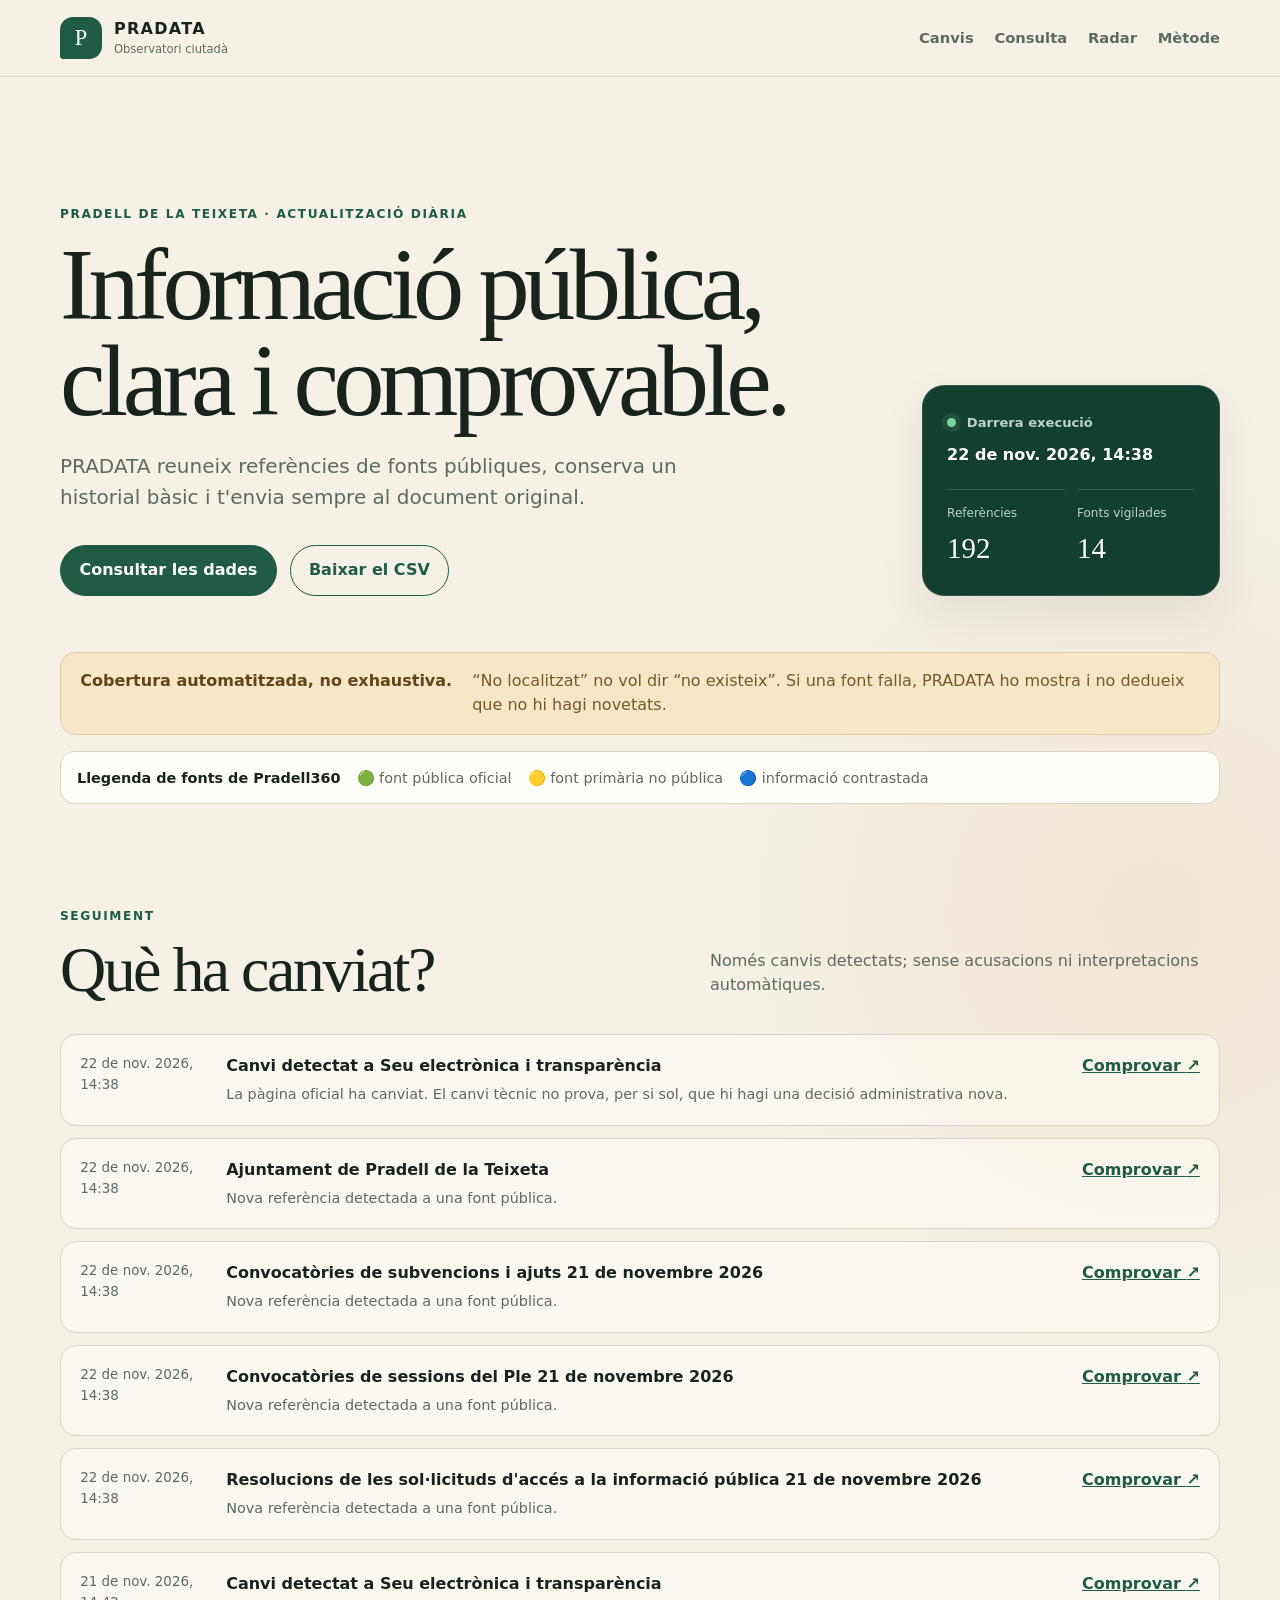
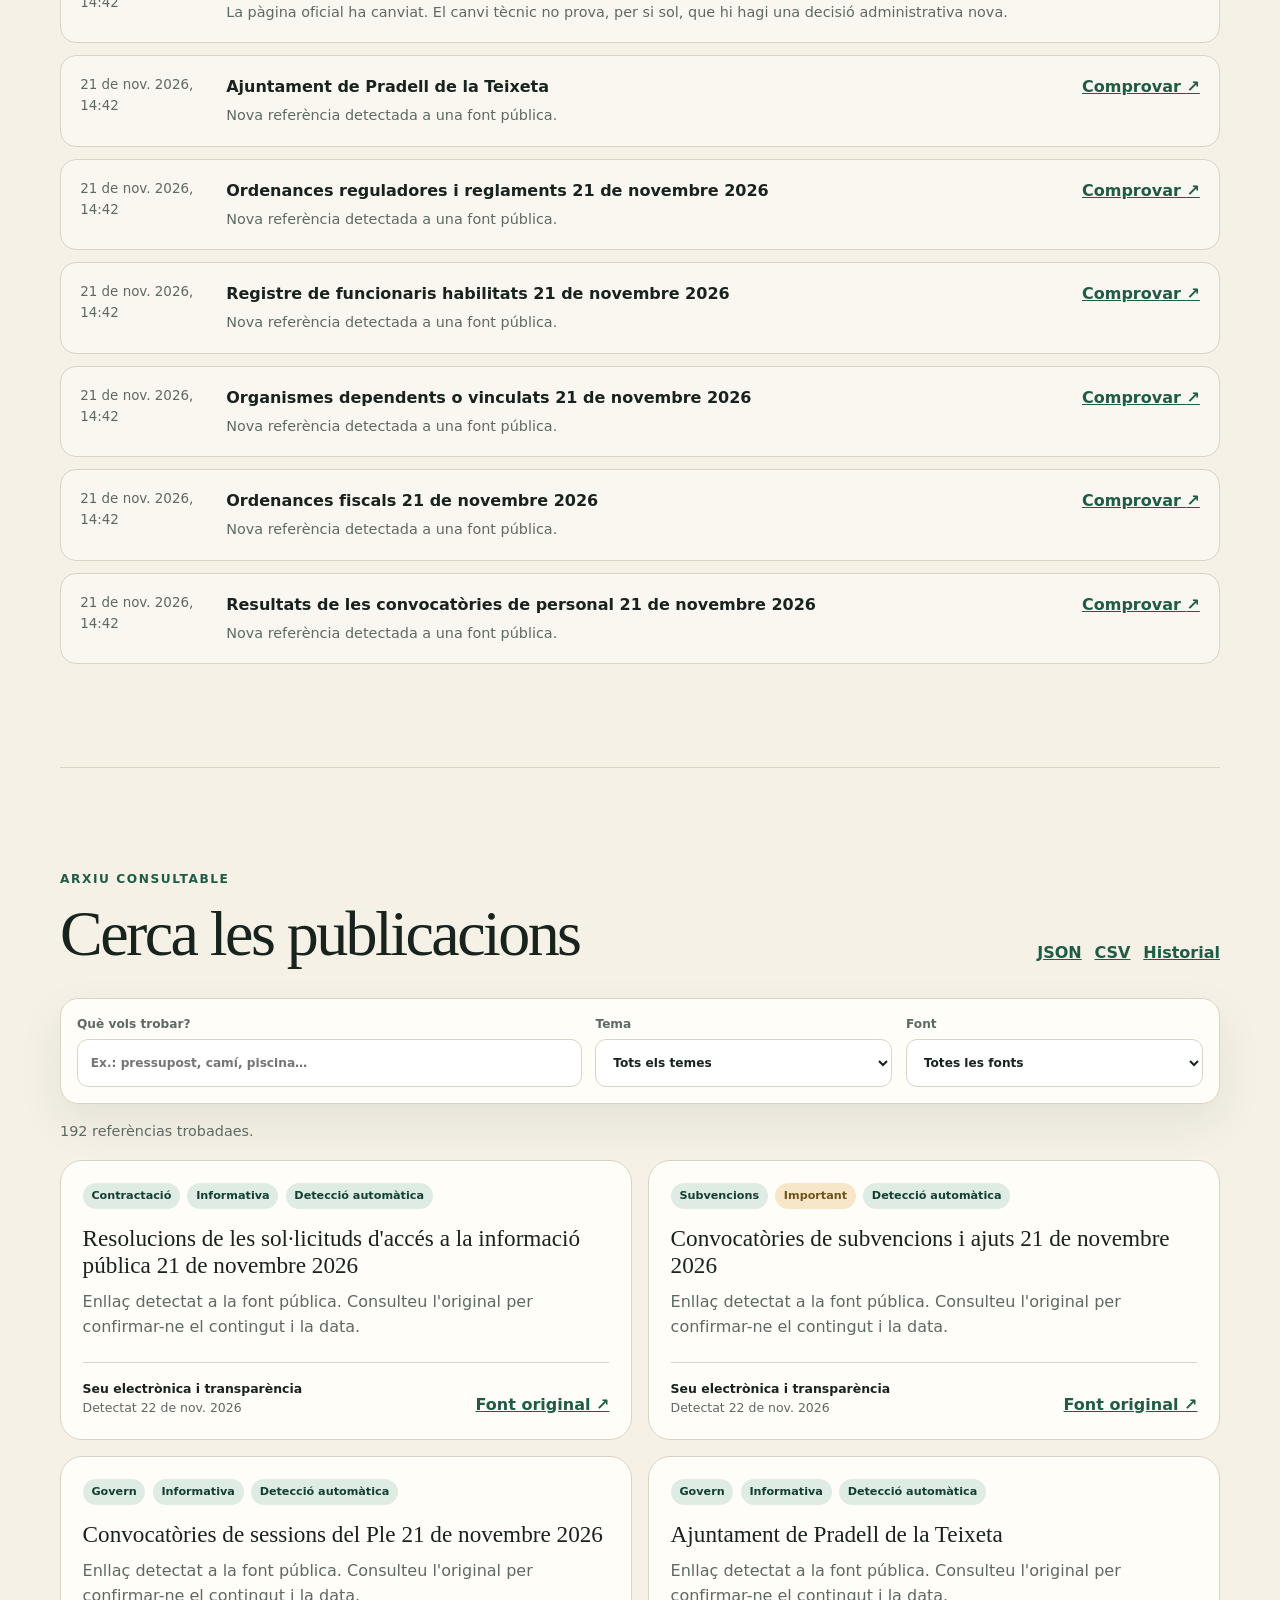
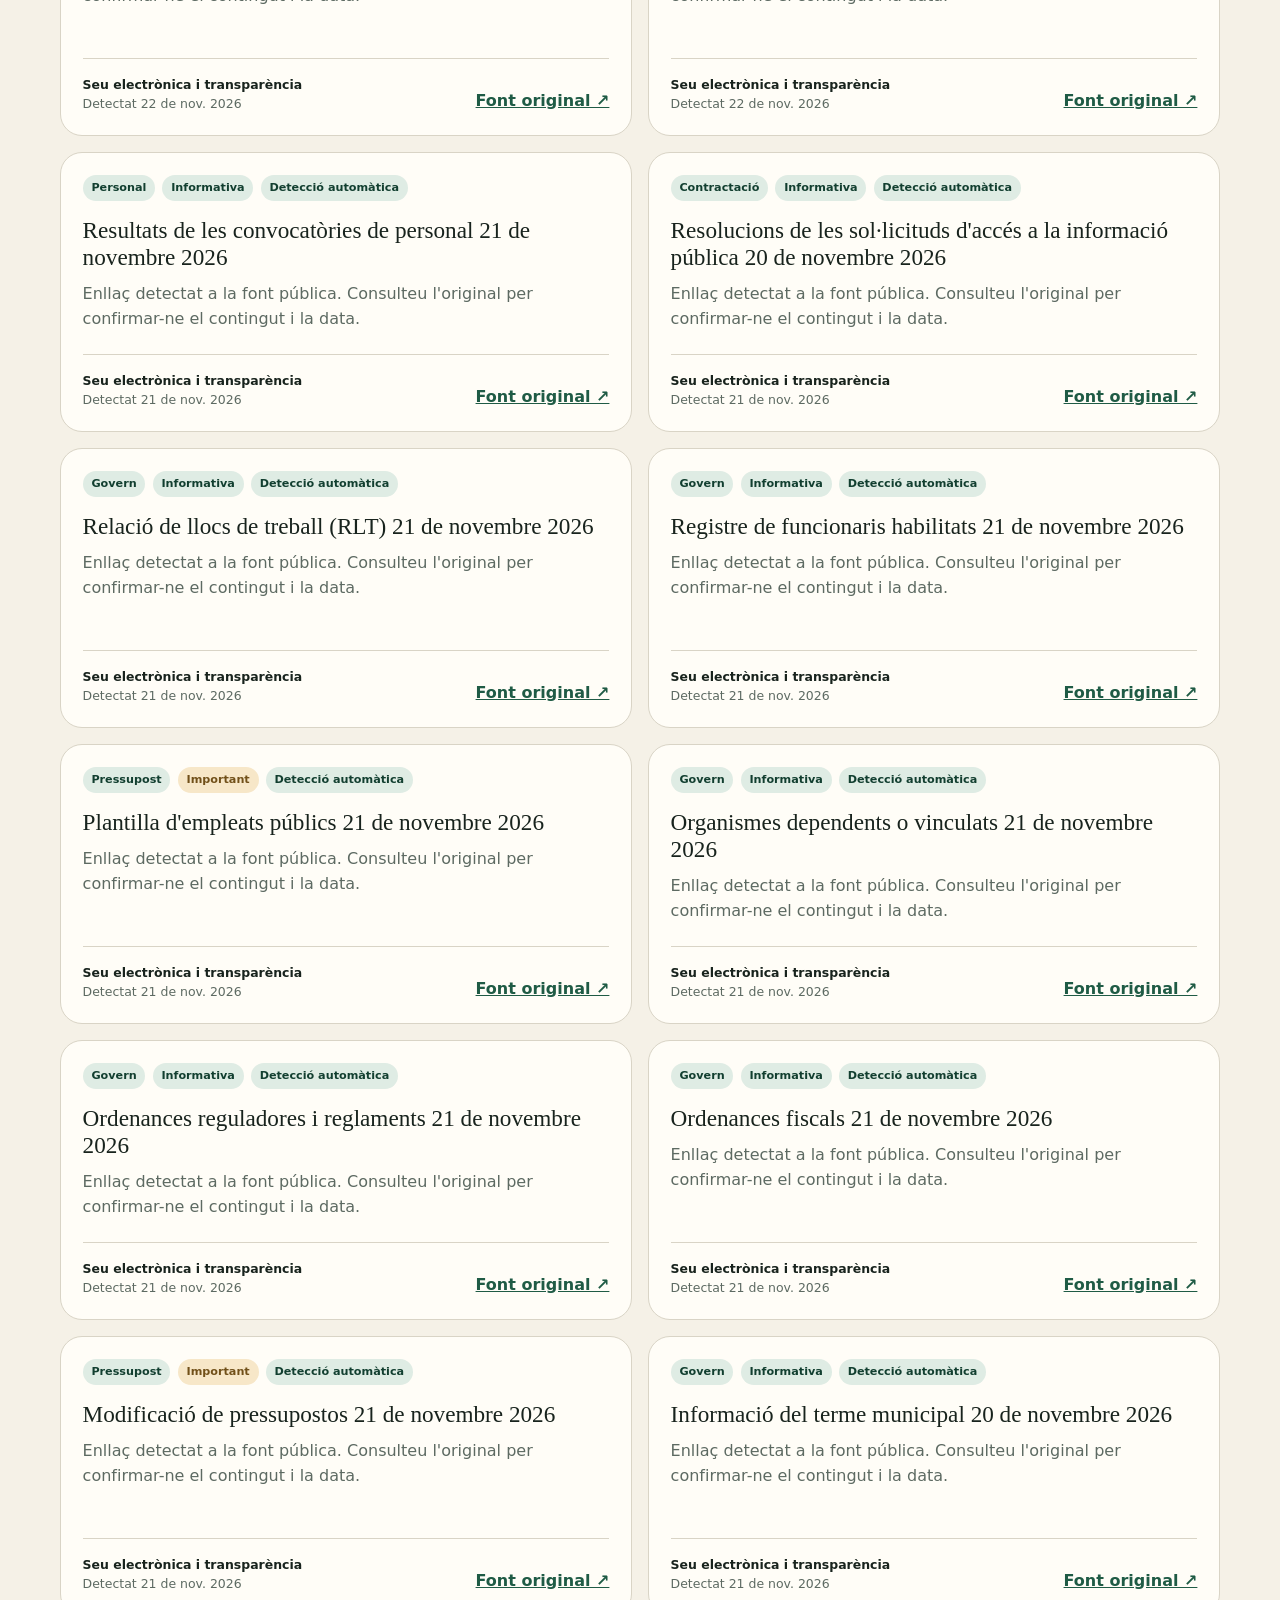
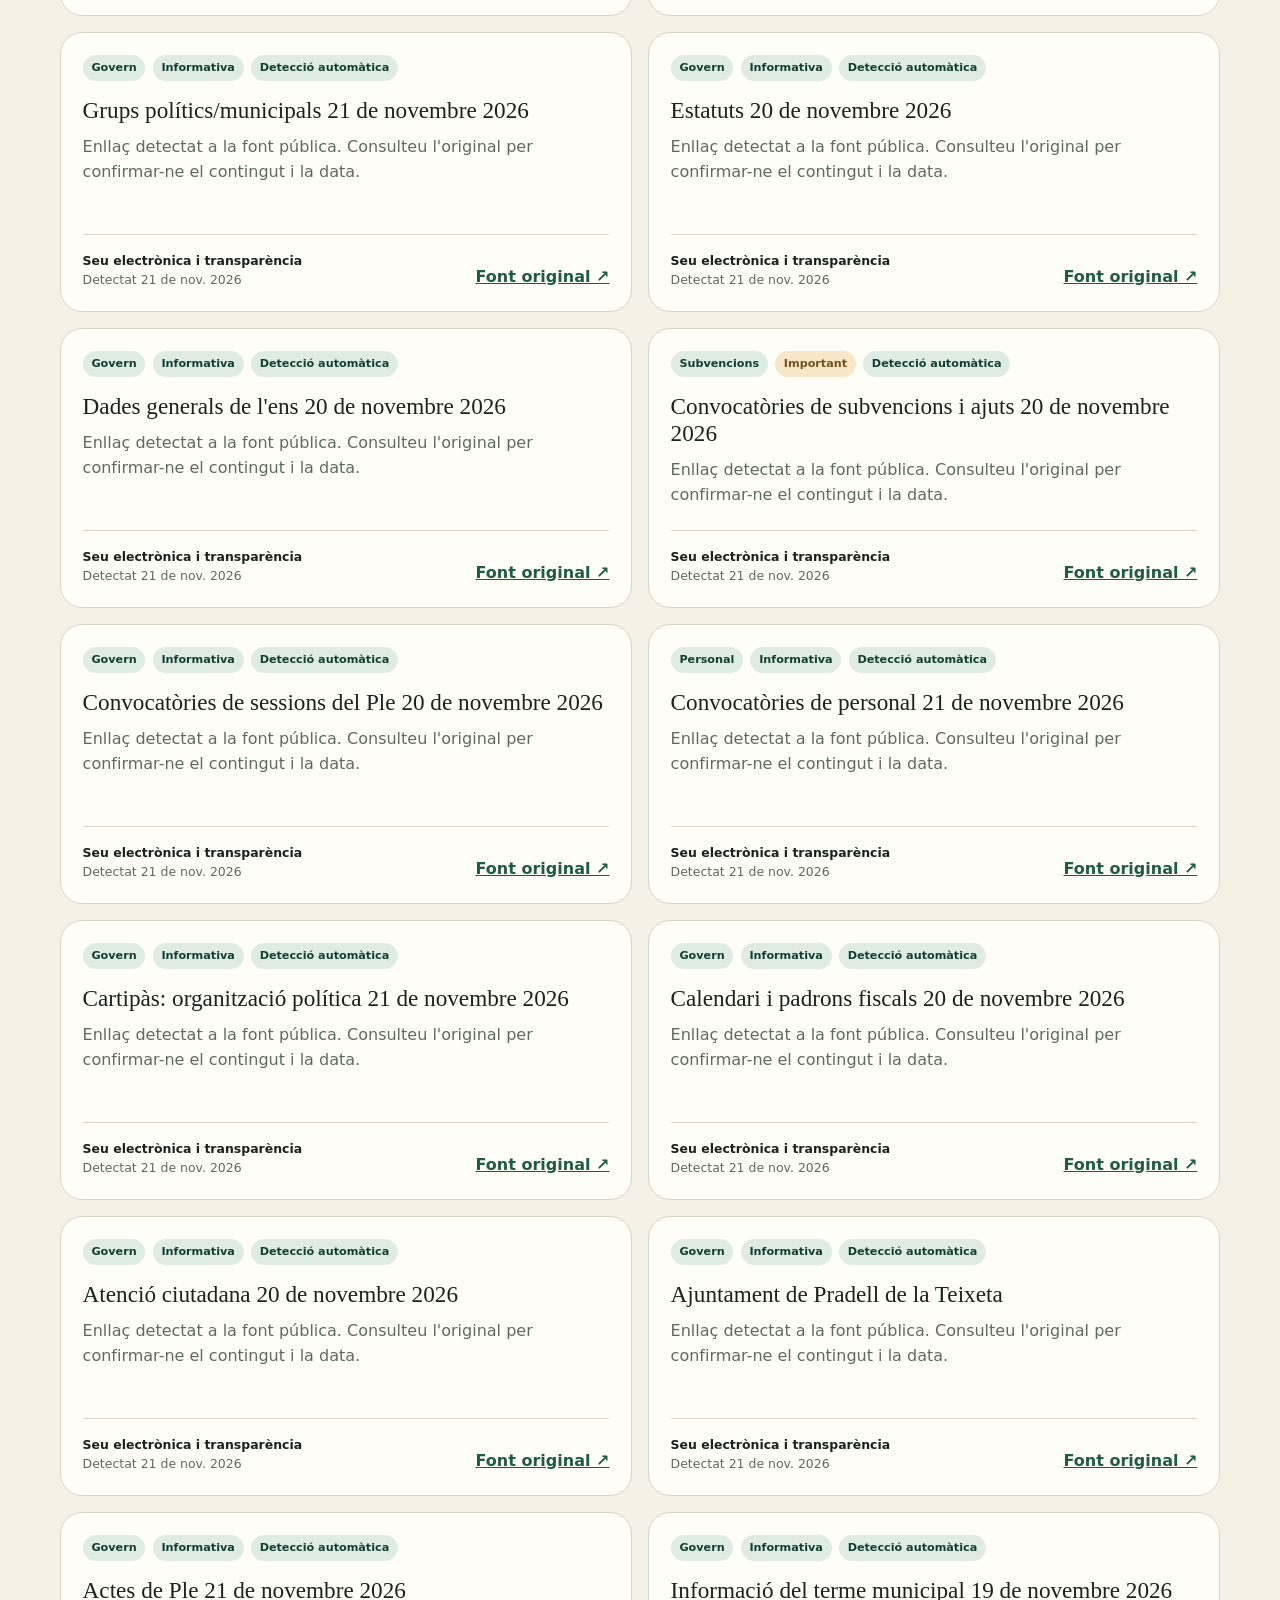
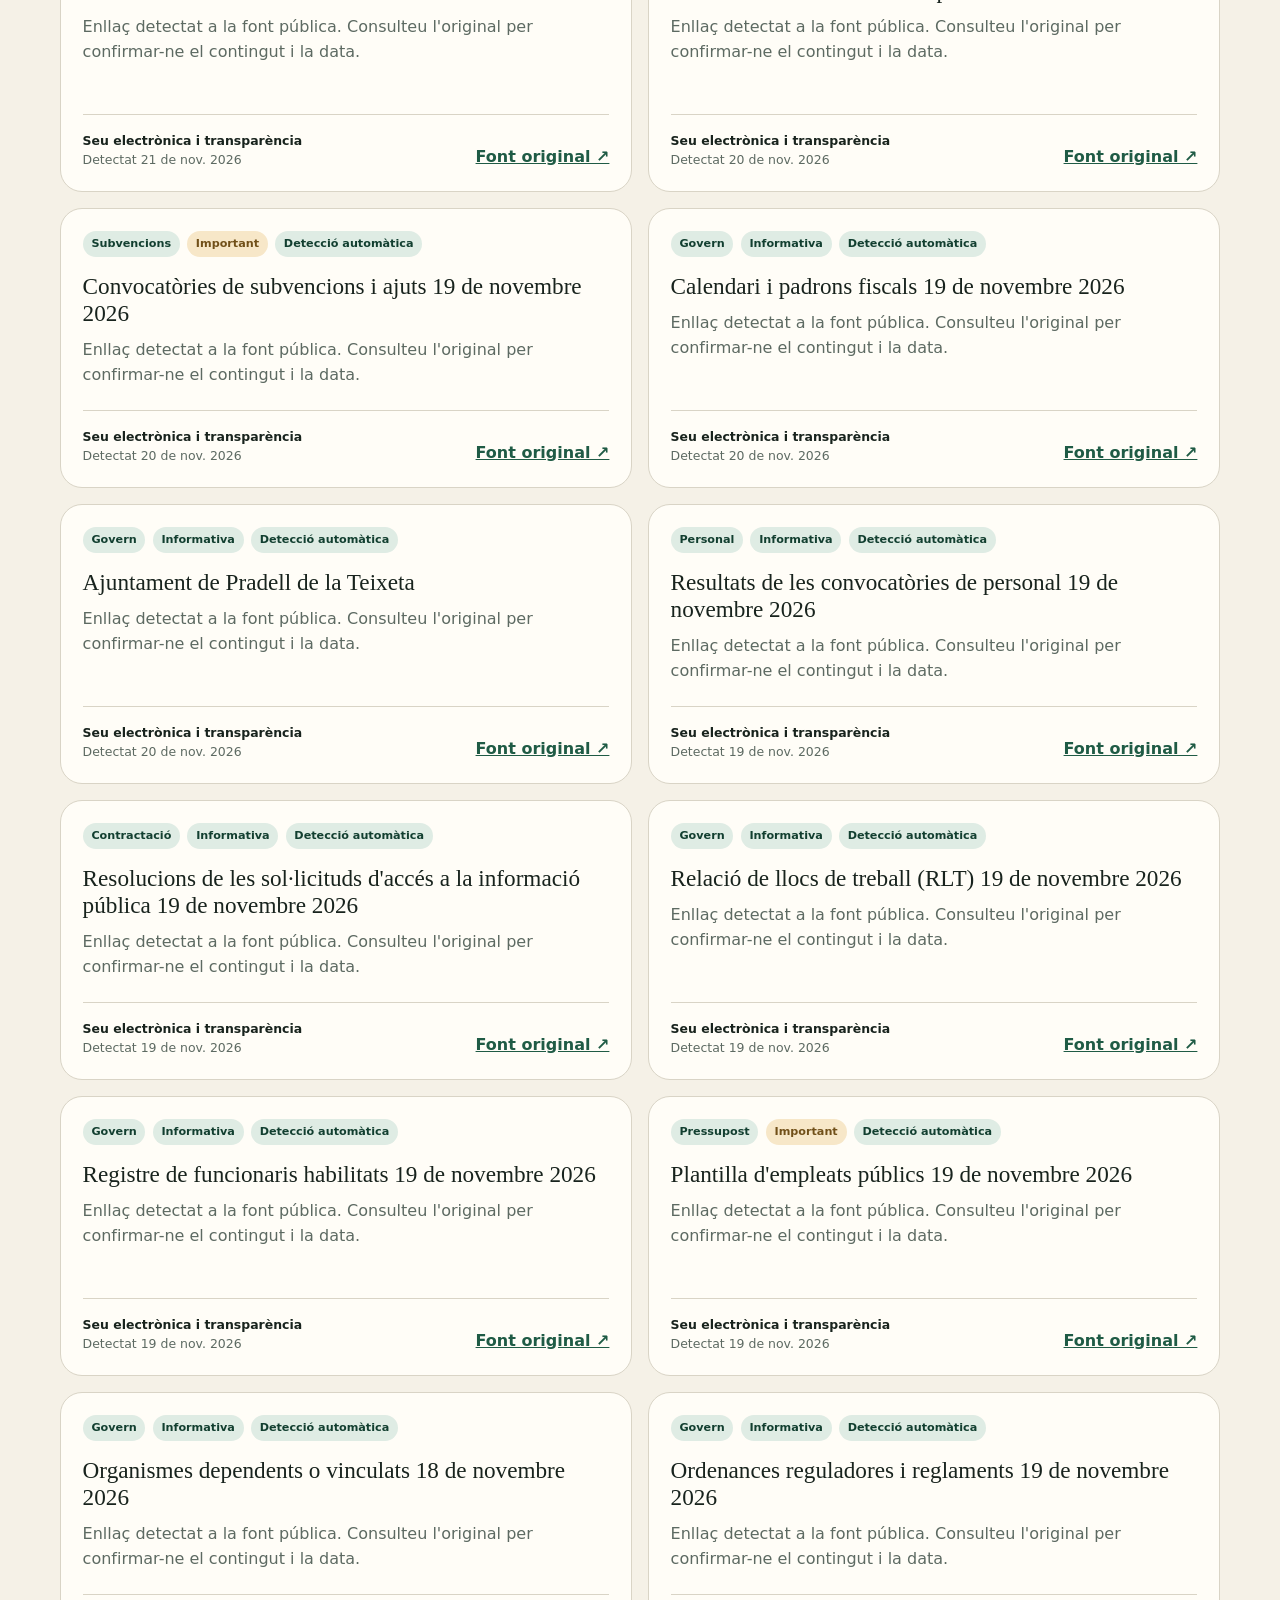
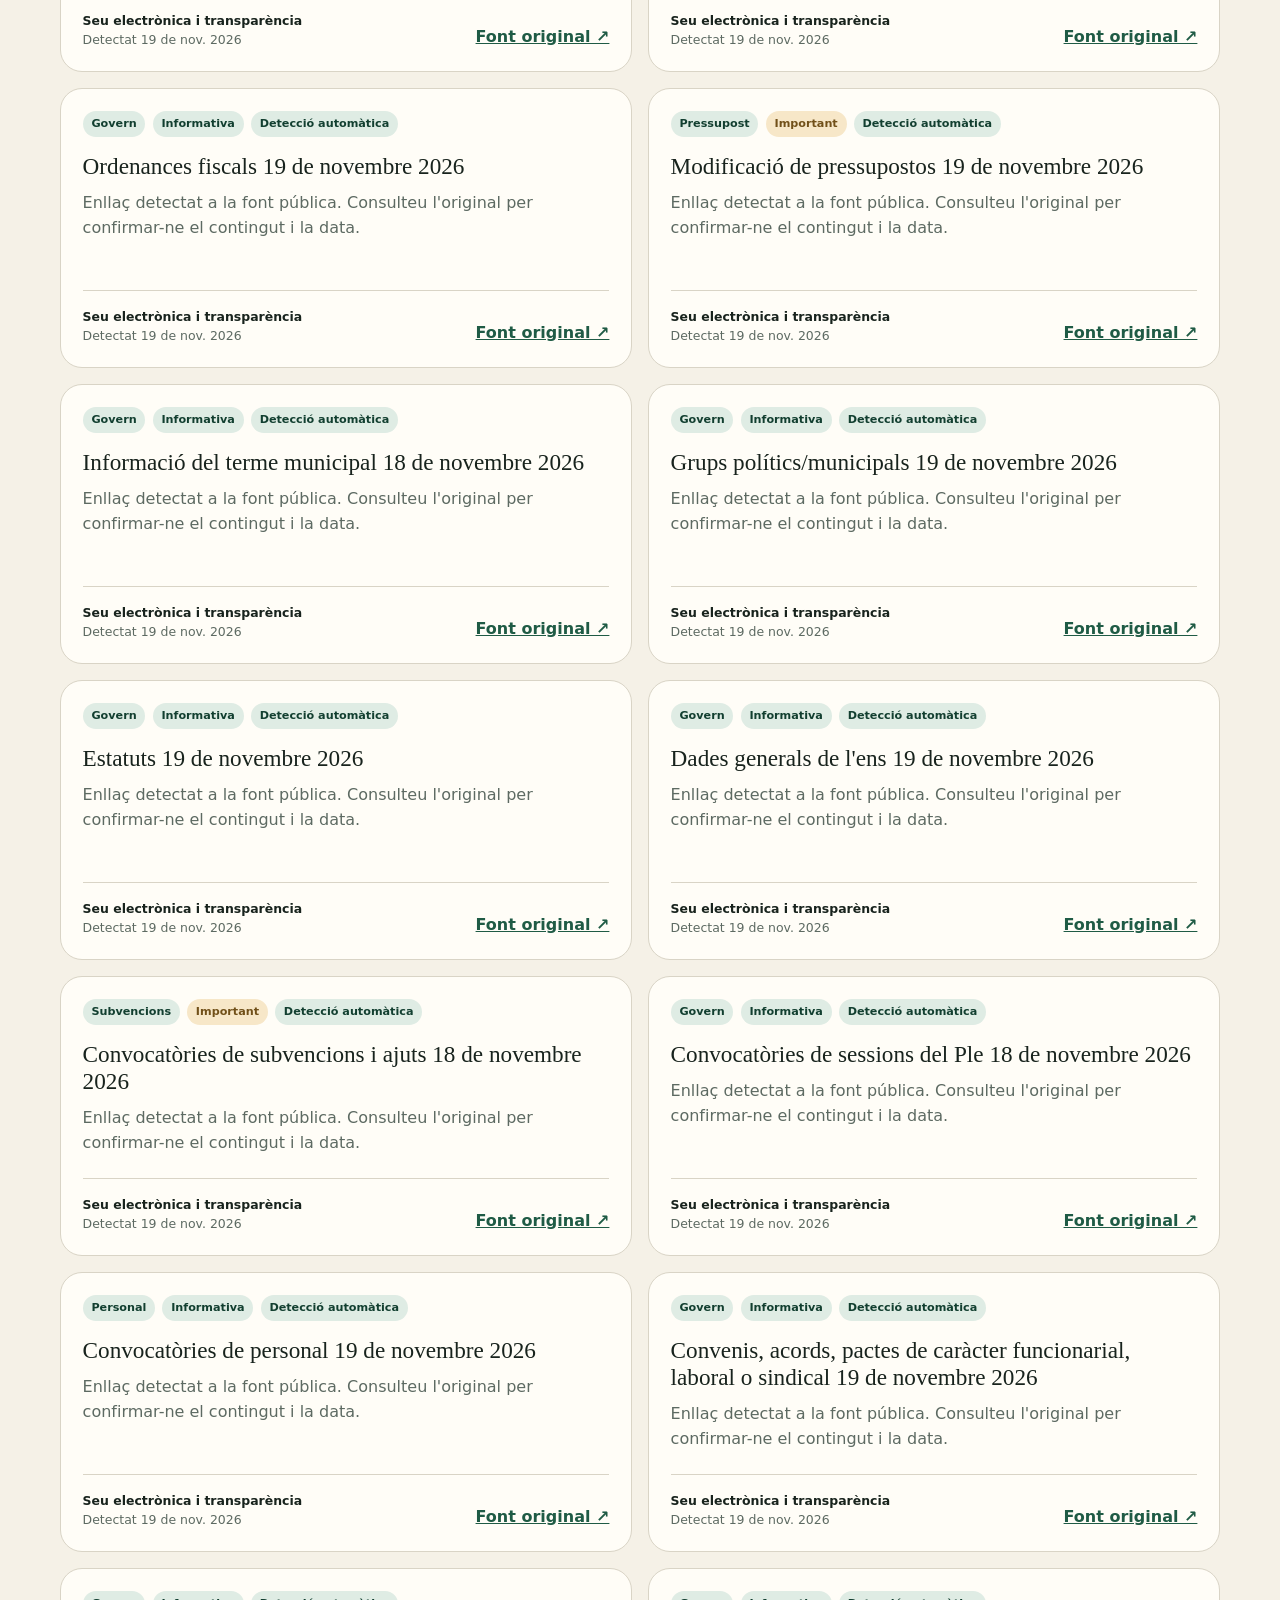
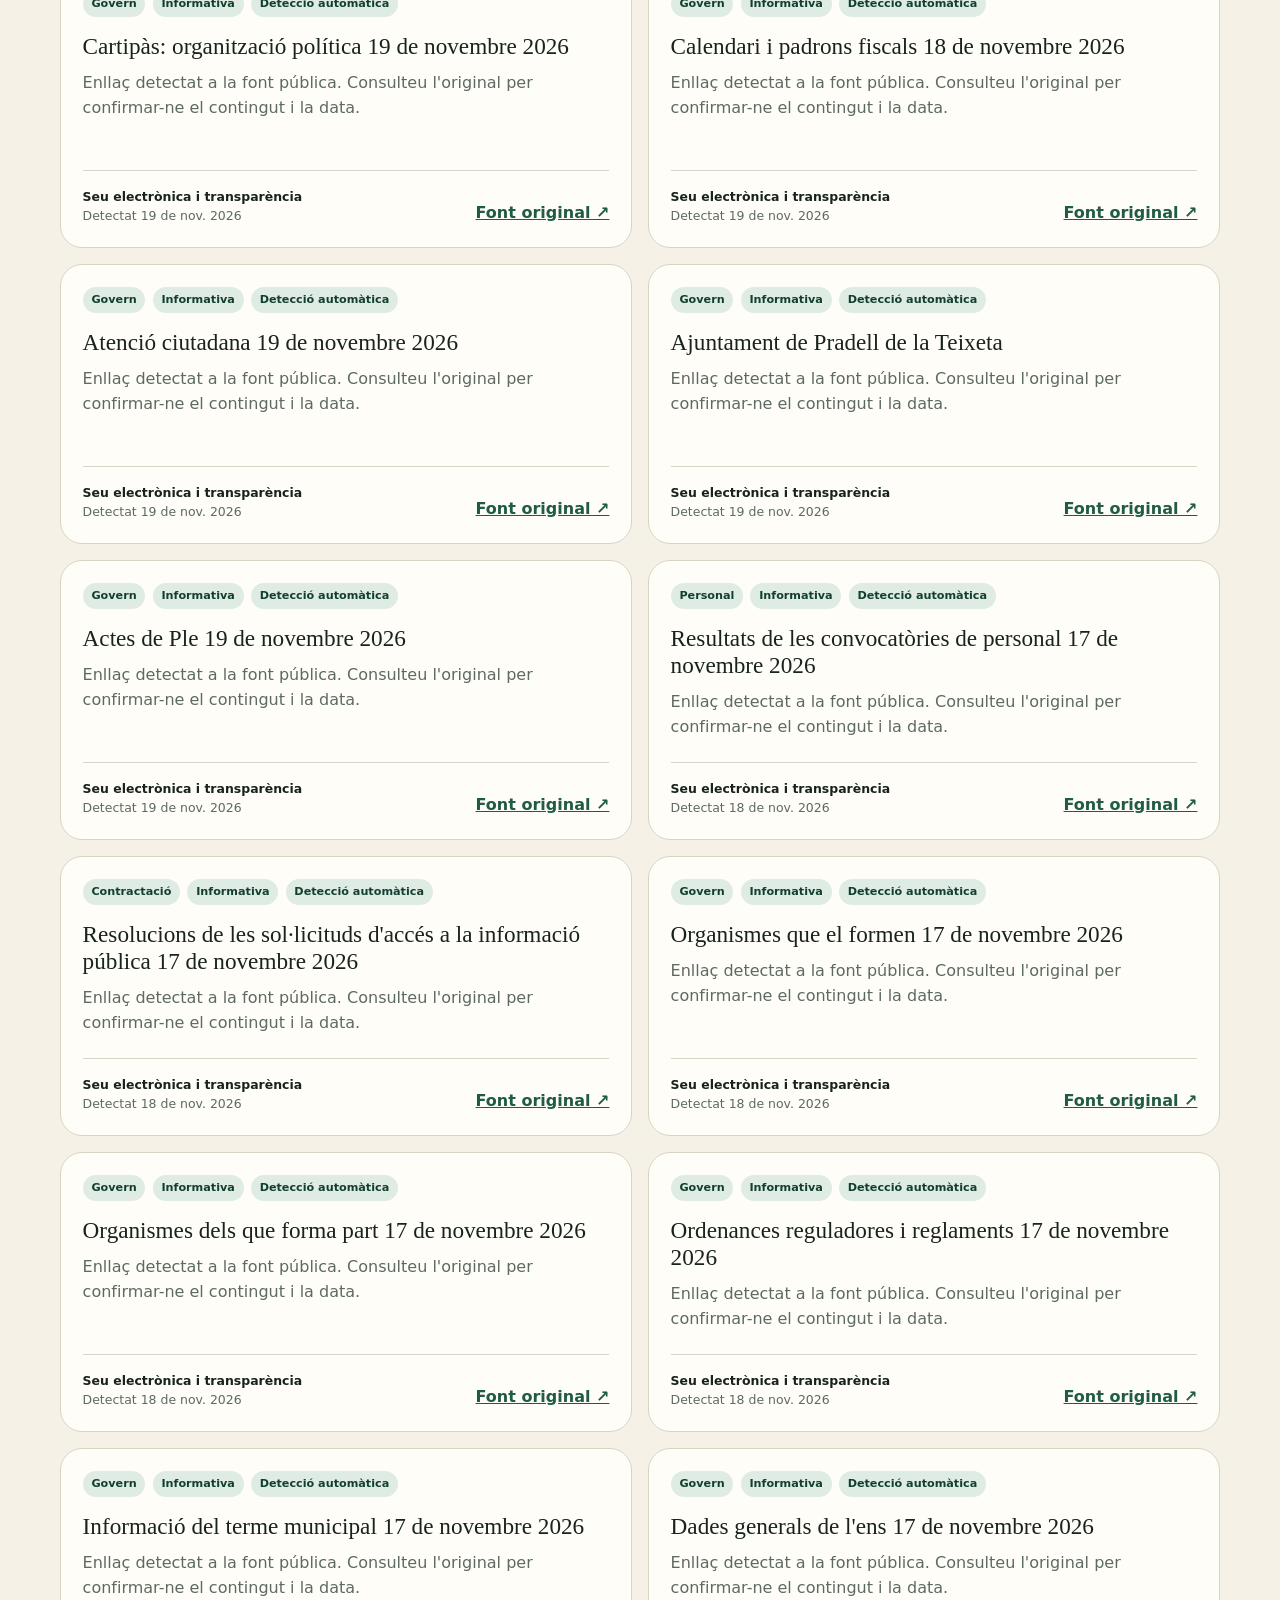
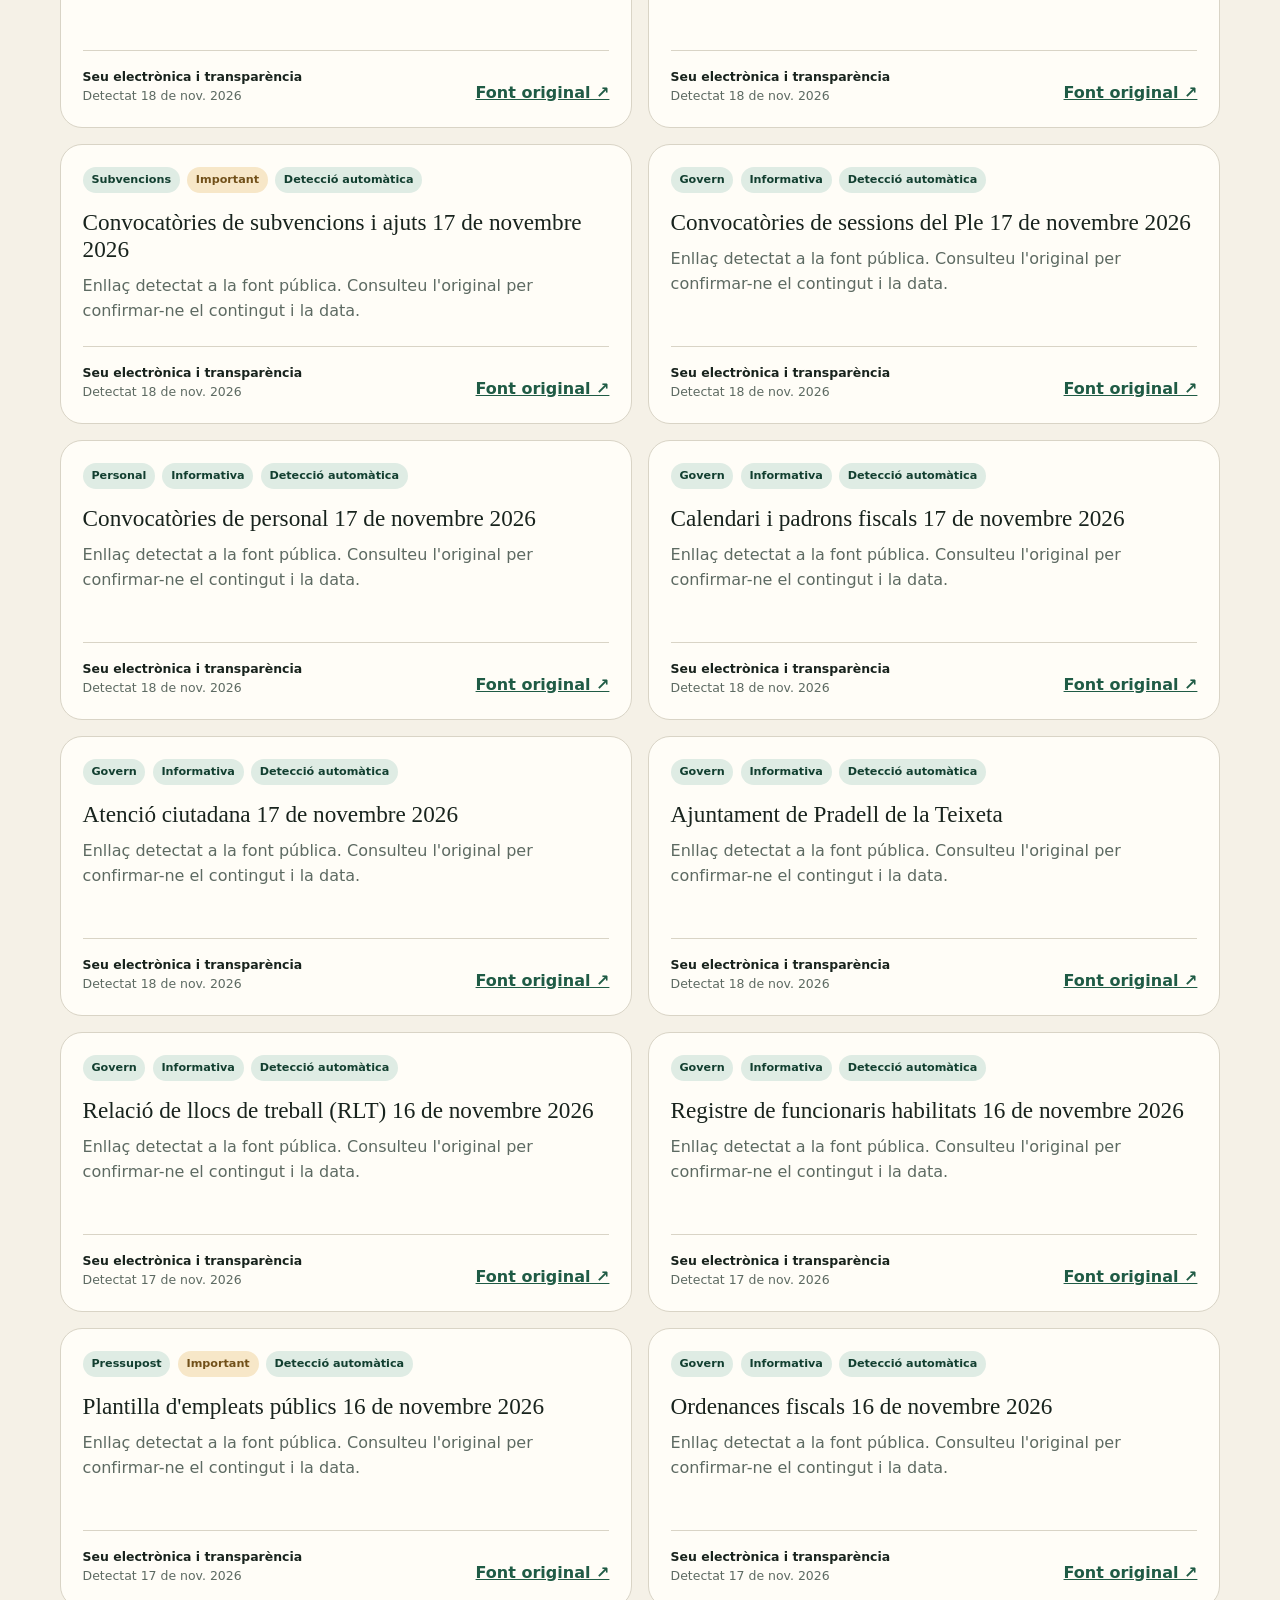
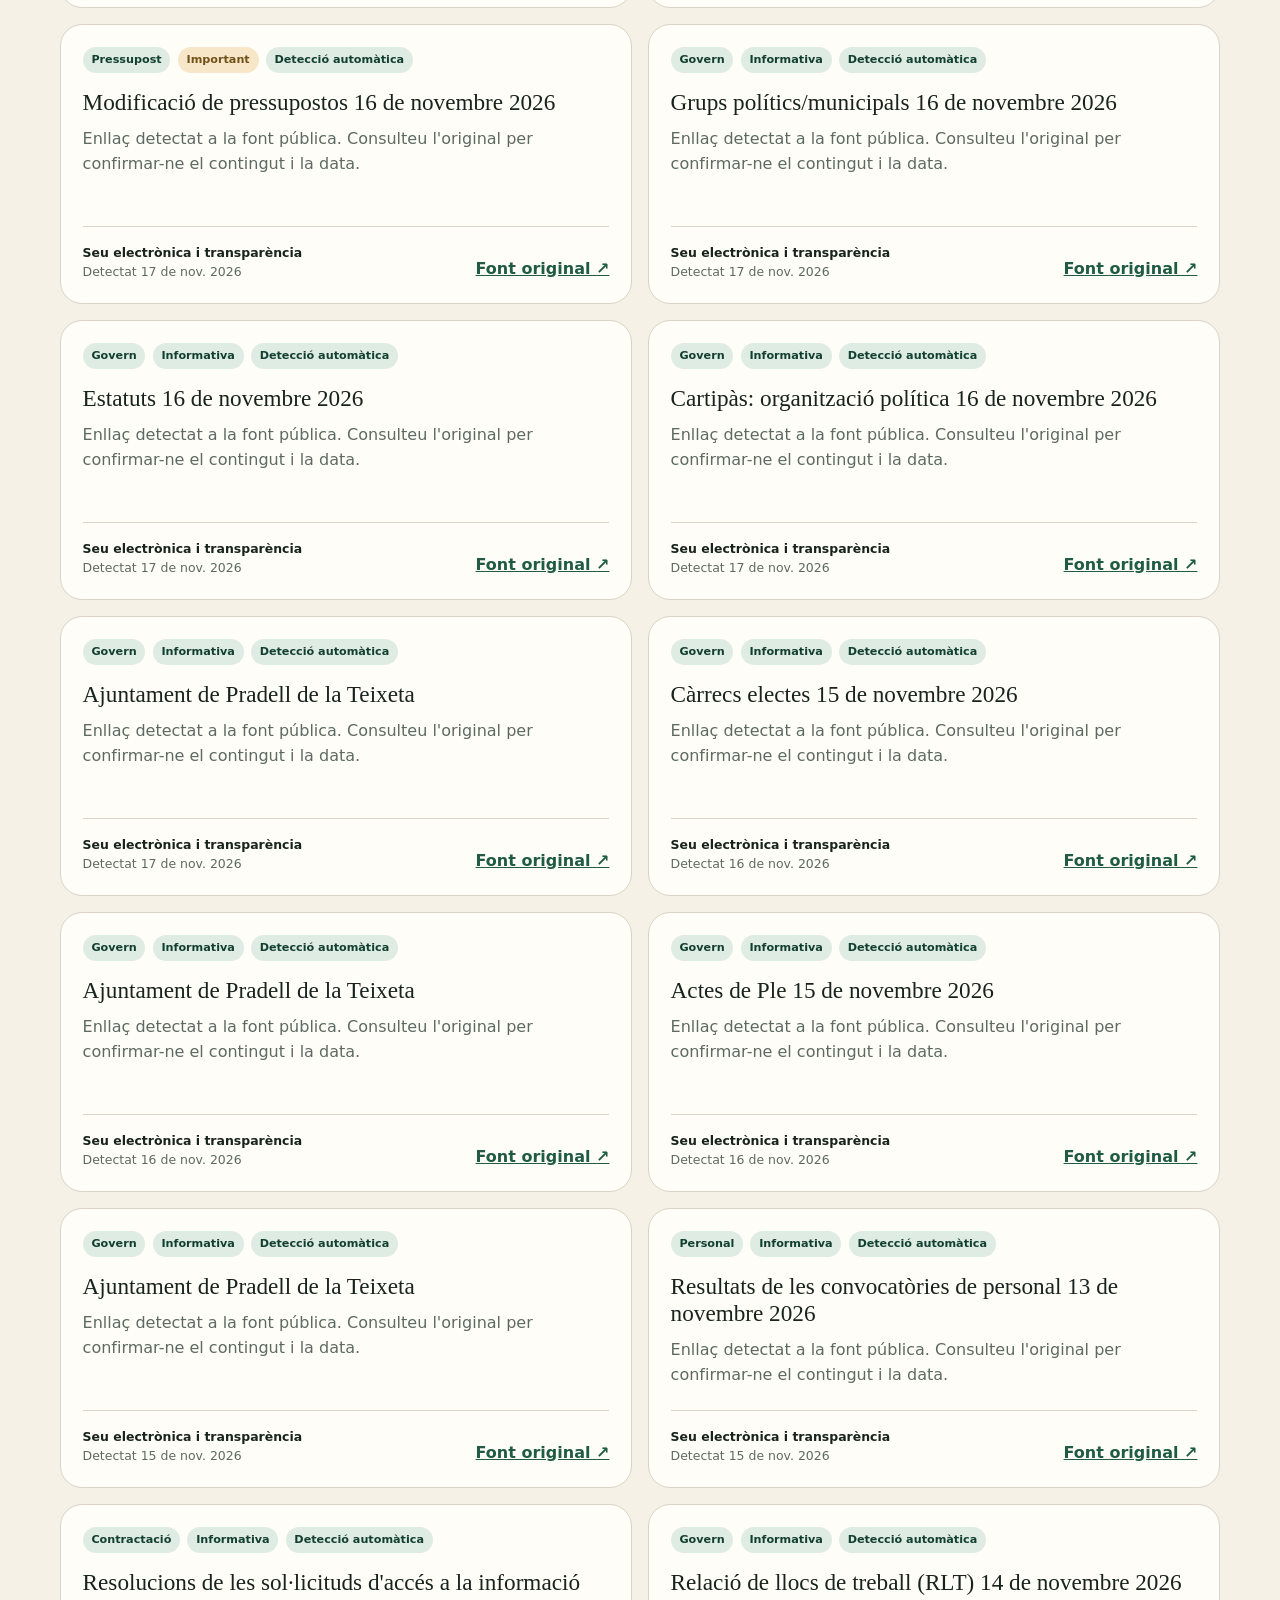
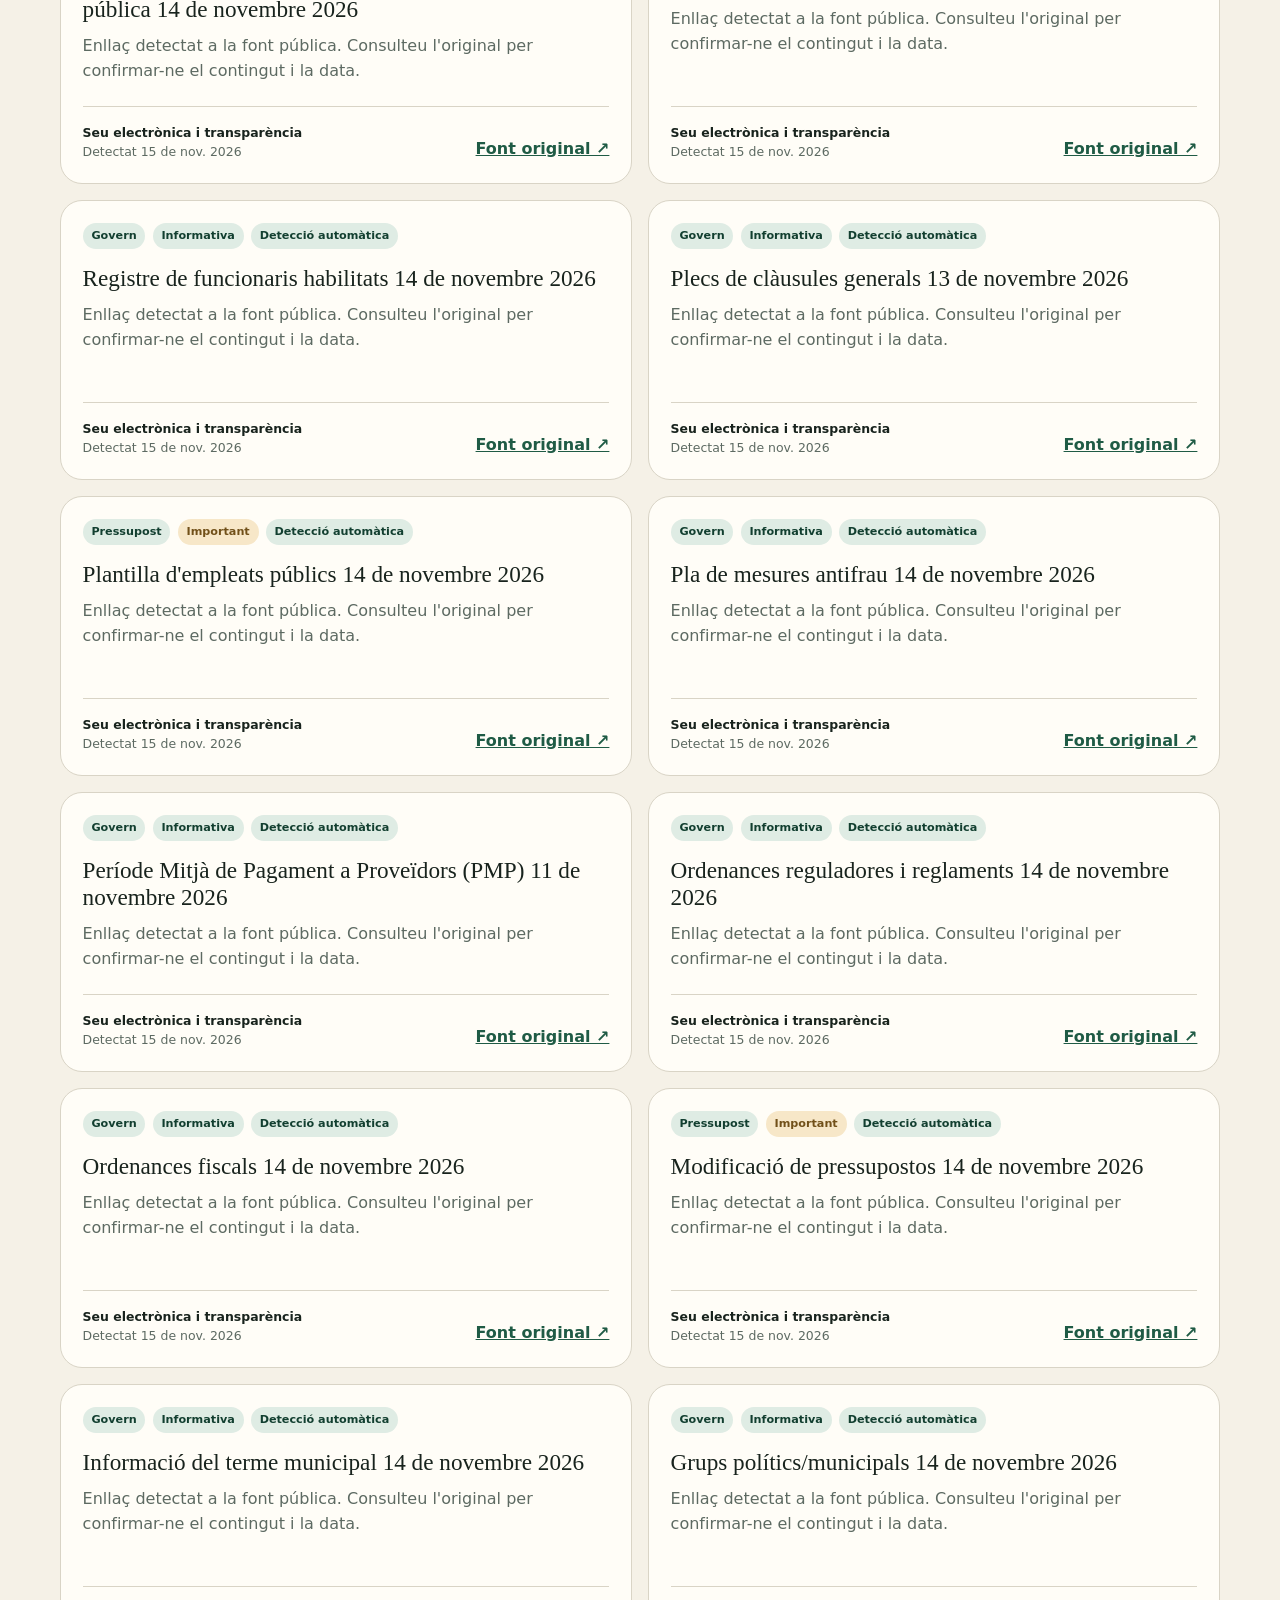
==== commit cd5505ce: "Actualització diària de PRADATA" ====
--- a/site/index.html
+++ b/site/index.html
@@ -53,11 +53,11 @@
           <aside class="freshness" aria-label="Estat de l'actualització">
             <span class="live-dot" aria-hidden="true"></span>
             <p>Darrera execució</p>
-            <strong id="last-updated">2026-11-21T15:42:02+01:00</strong>
+            <strong id="last-updated">2026-11-22T15:38:02+01:00</strong>
             <dl>
               <div>
                 <dt>Referències</dt>
-                <dd id="record-count">188</dd>
+                <dd id="record-count">192</dd>
               </div>
               <div>
                 <dt>Fonts vigilades</dt>
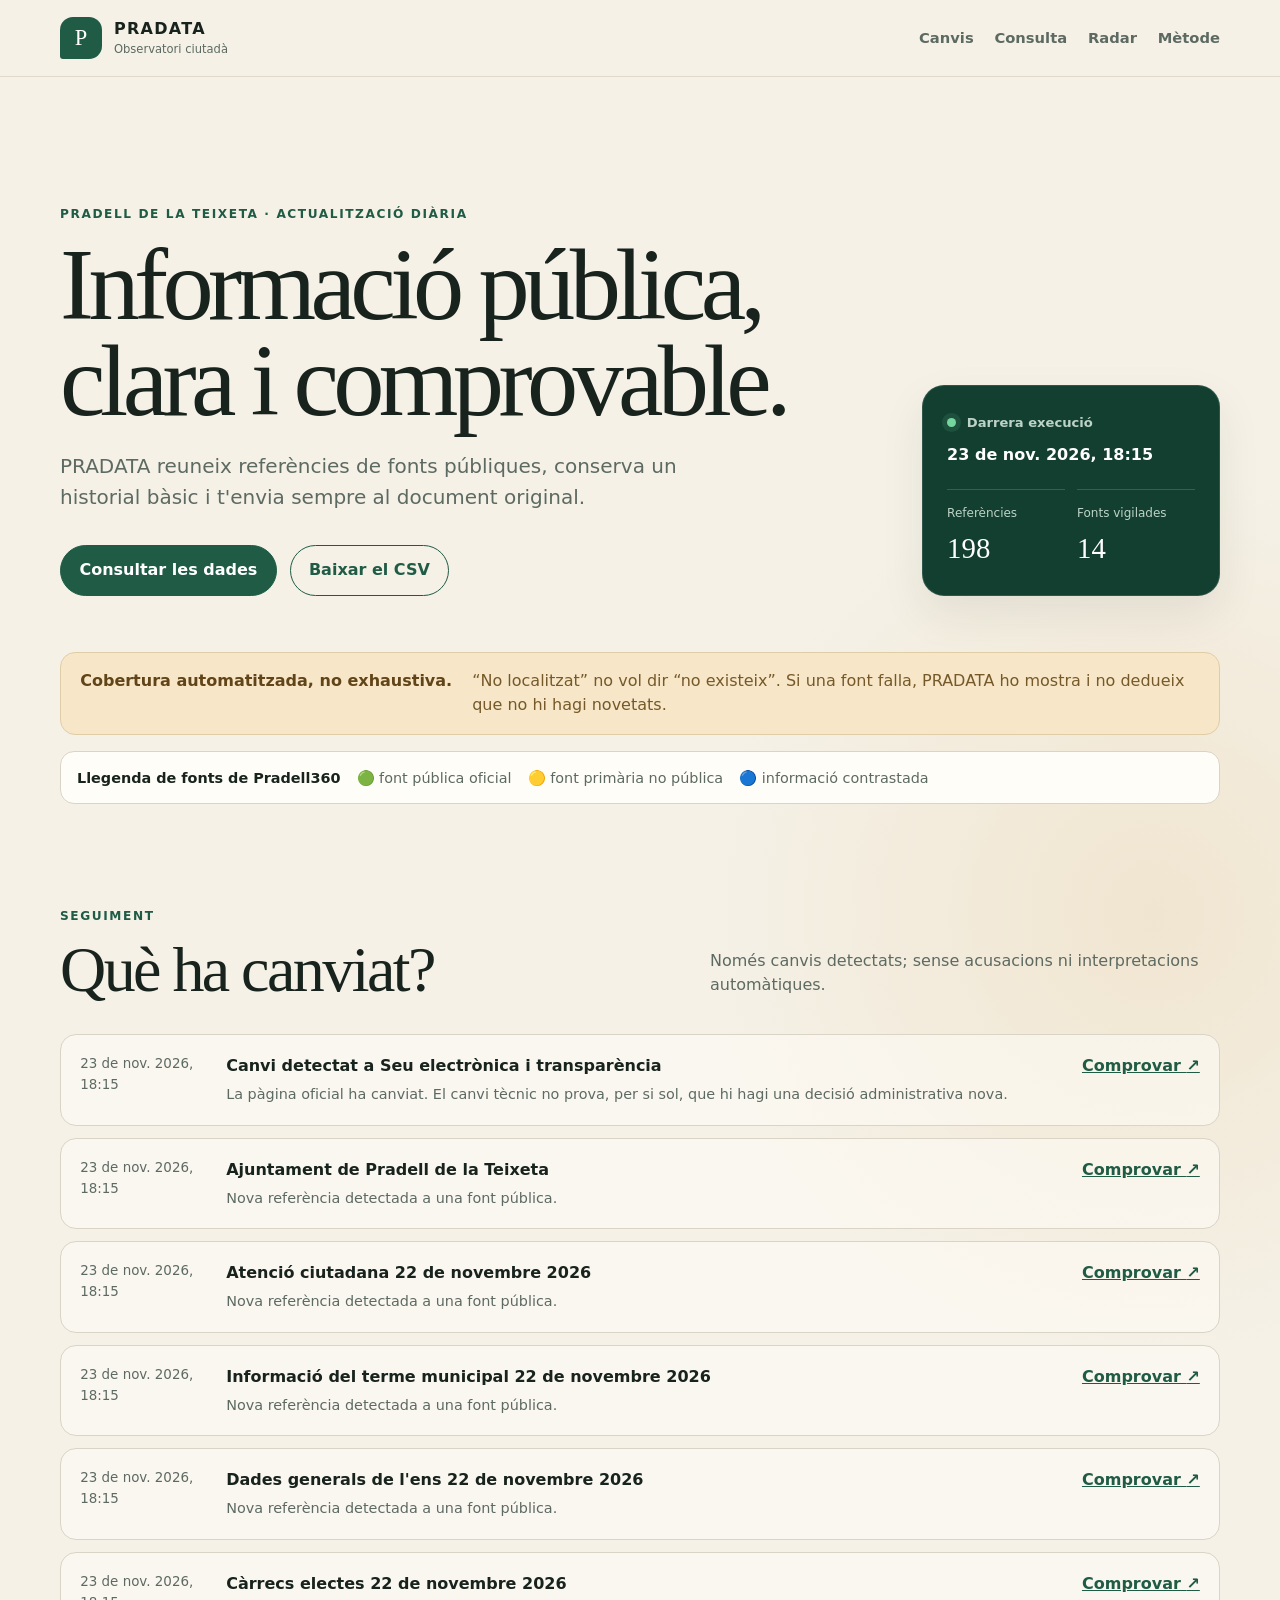
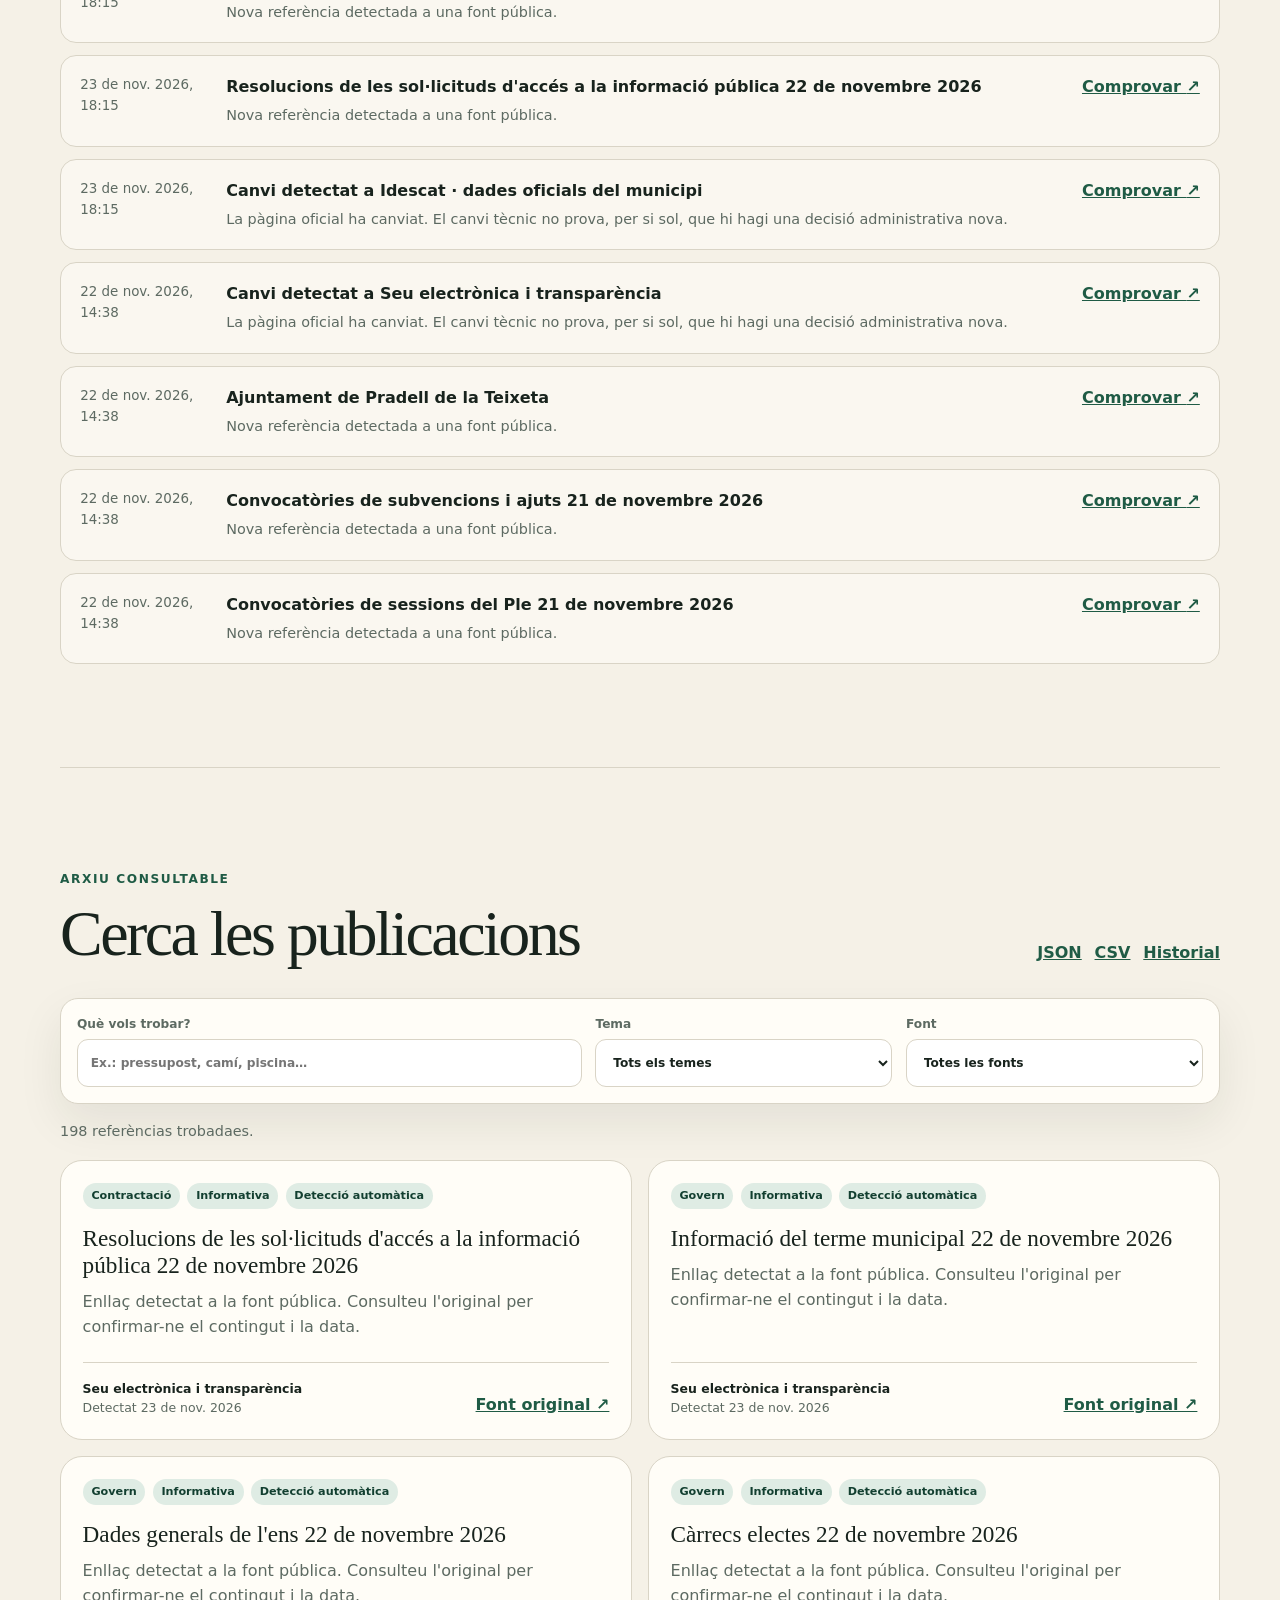
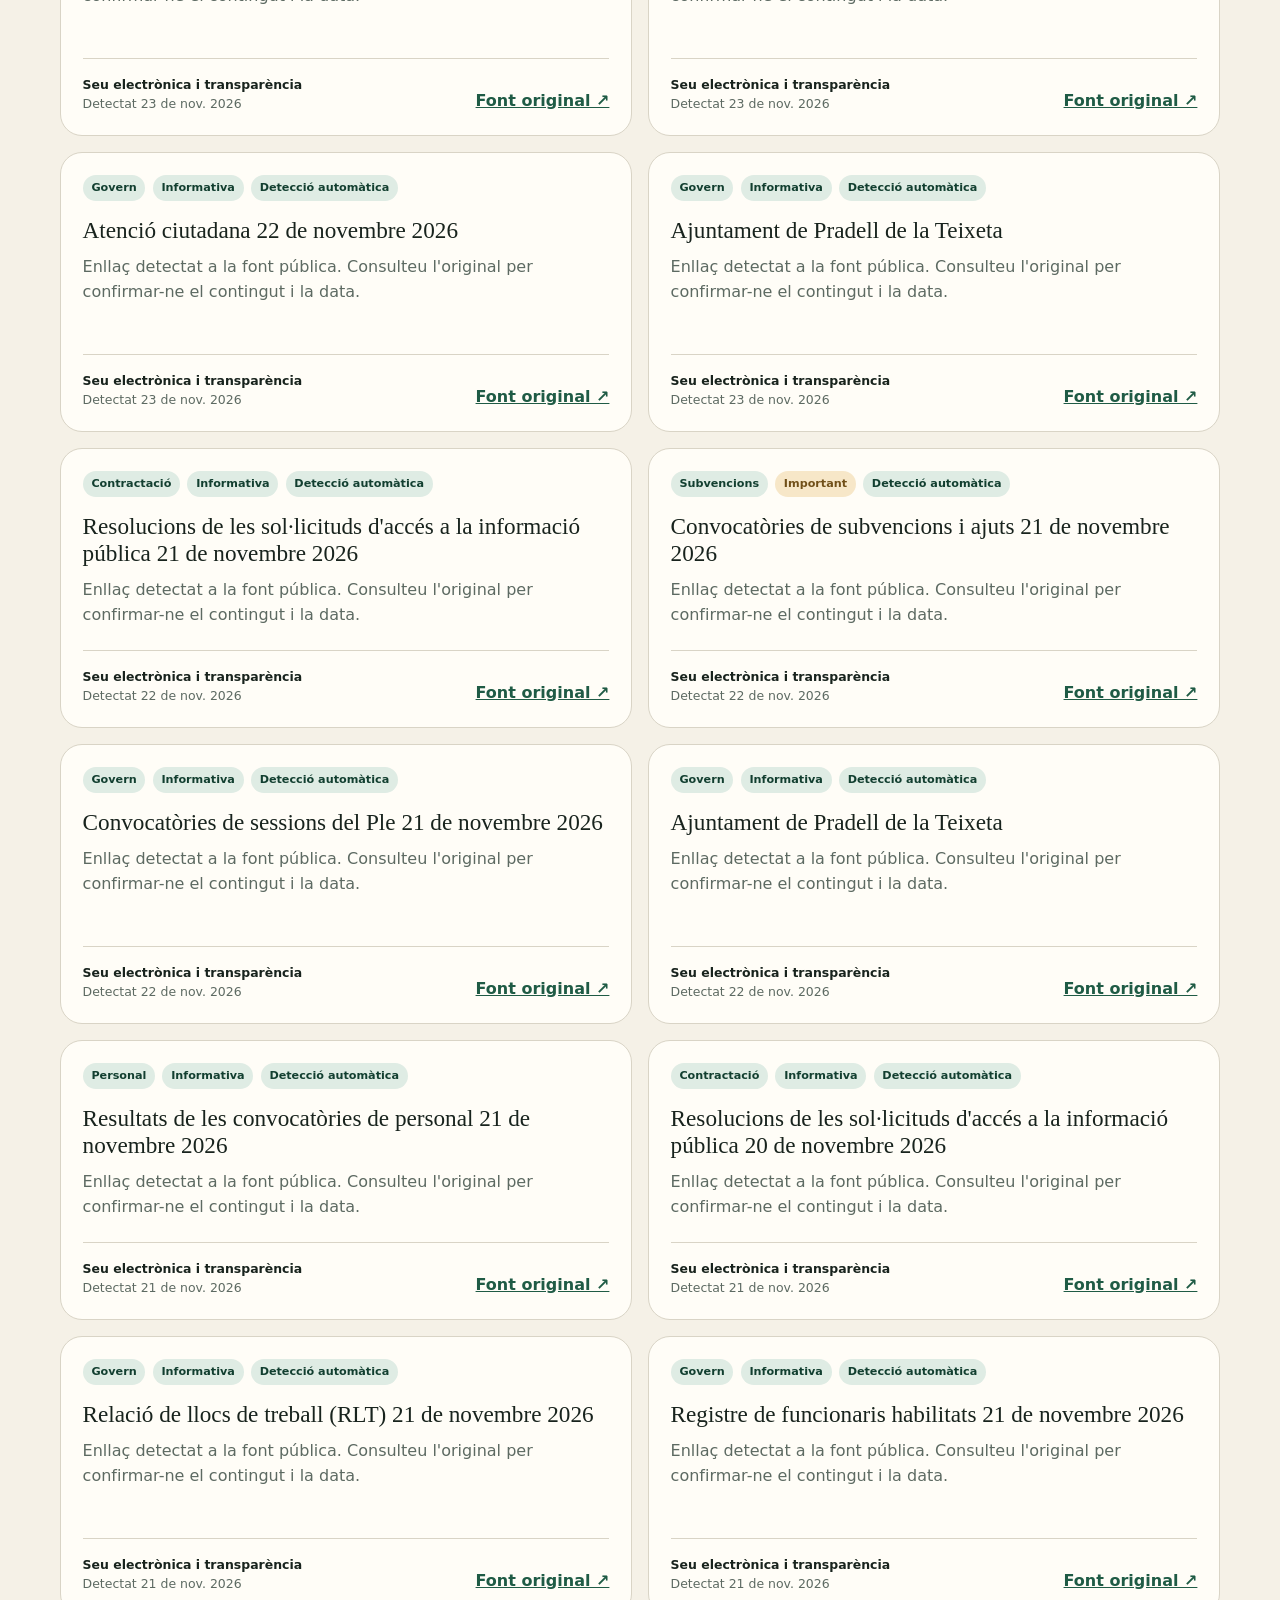
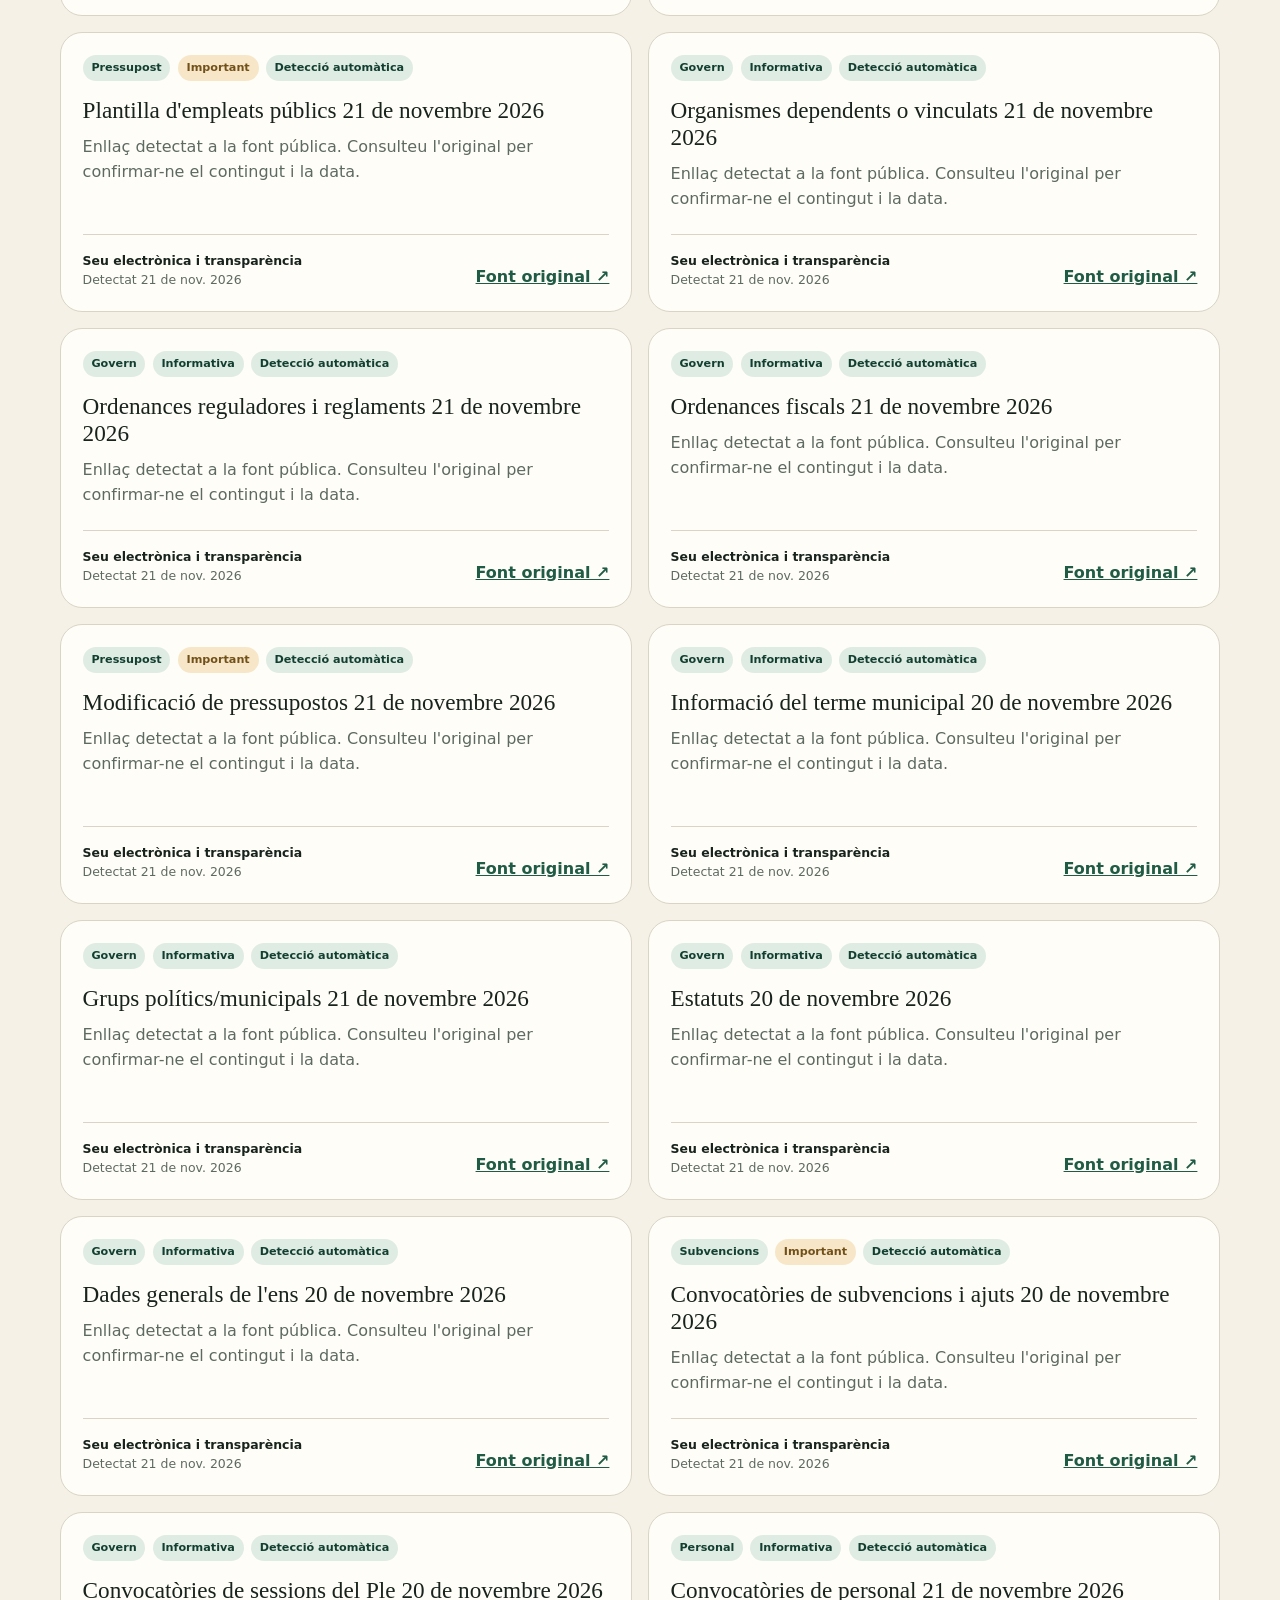
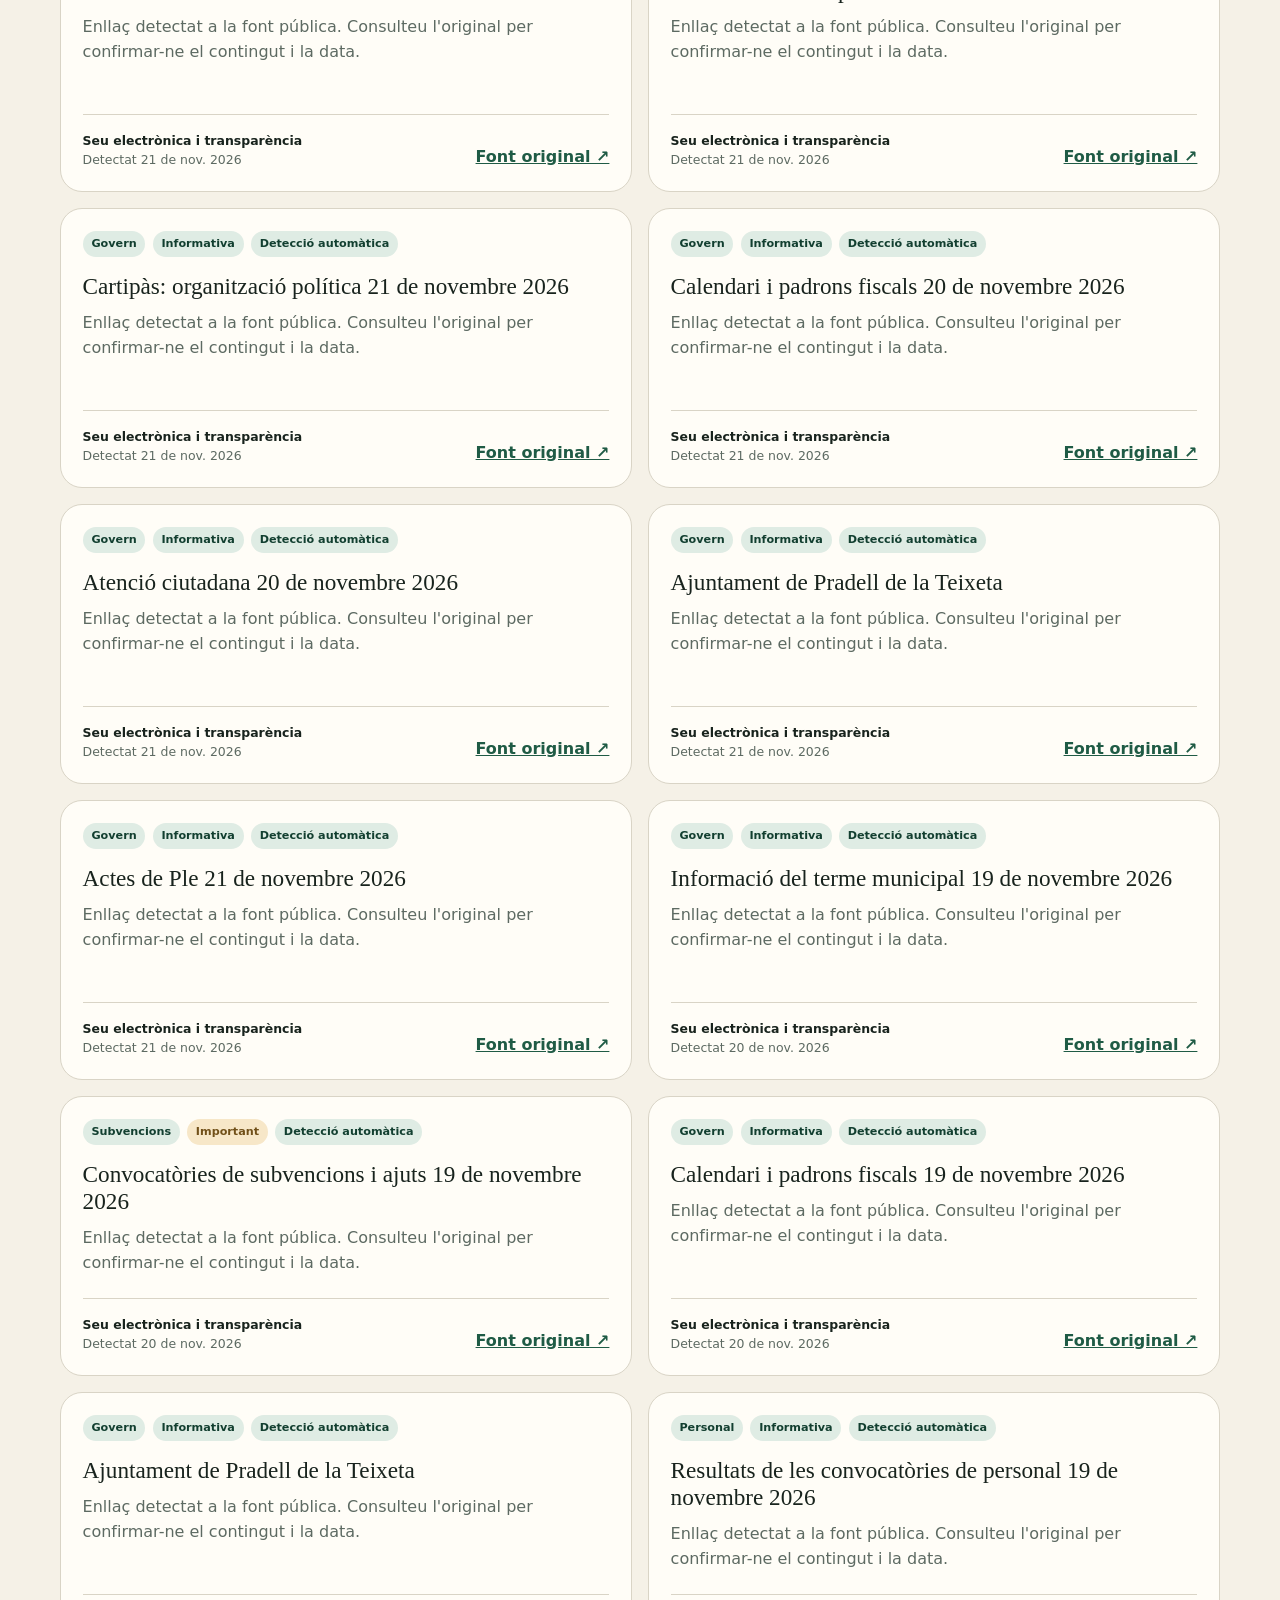
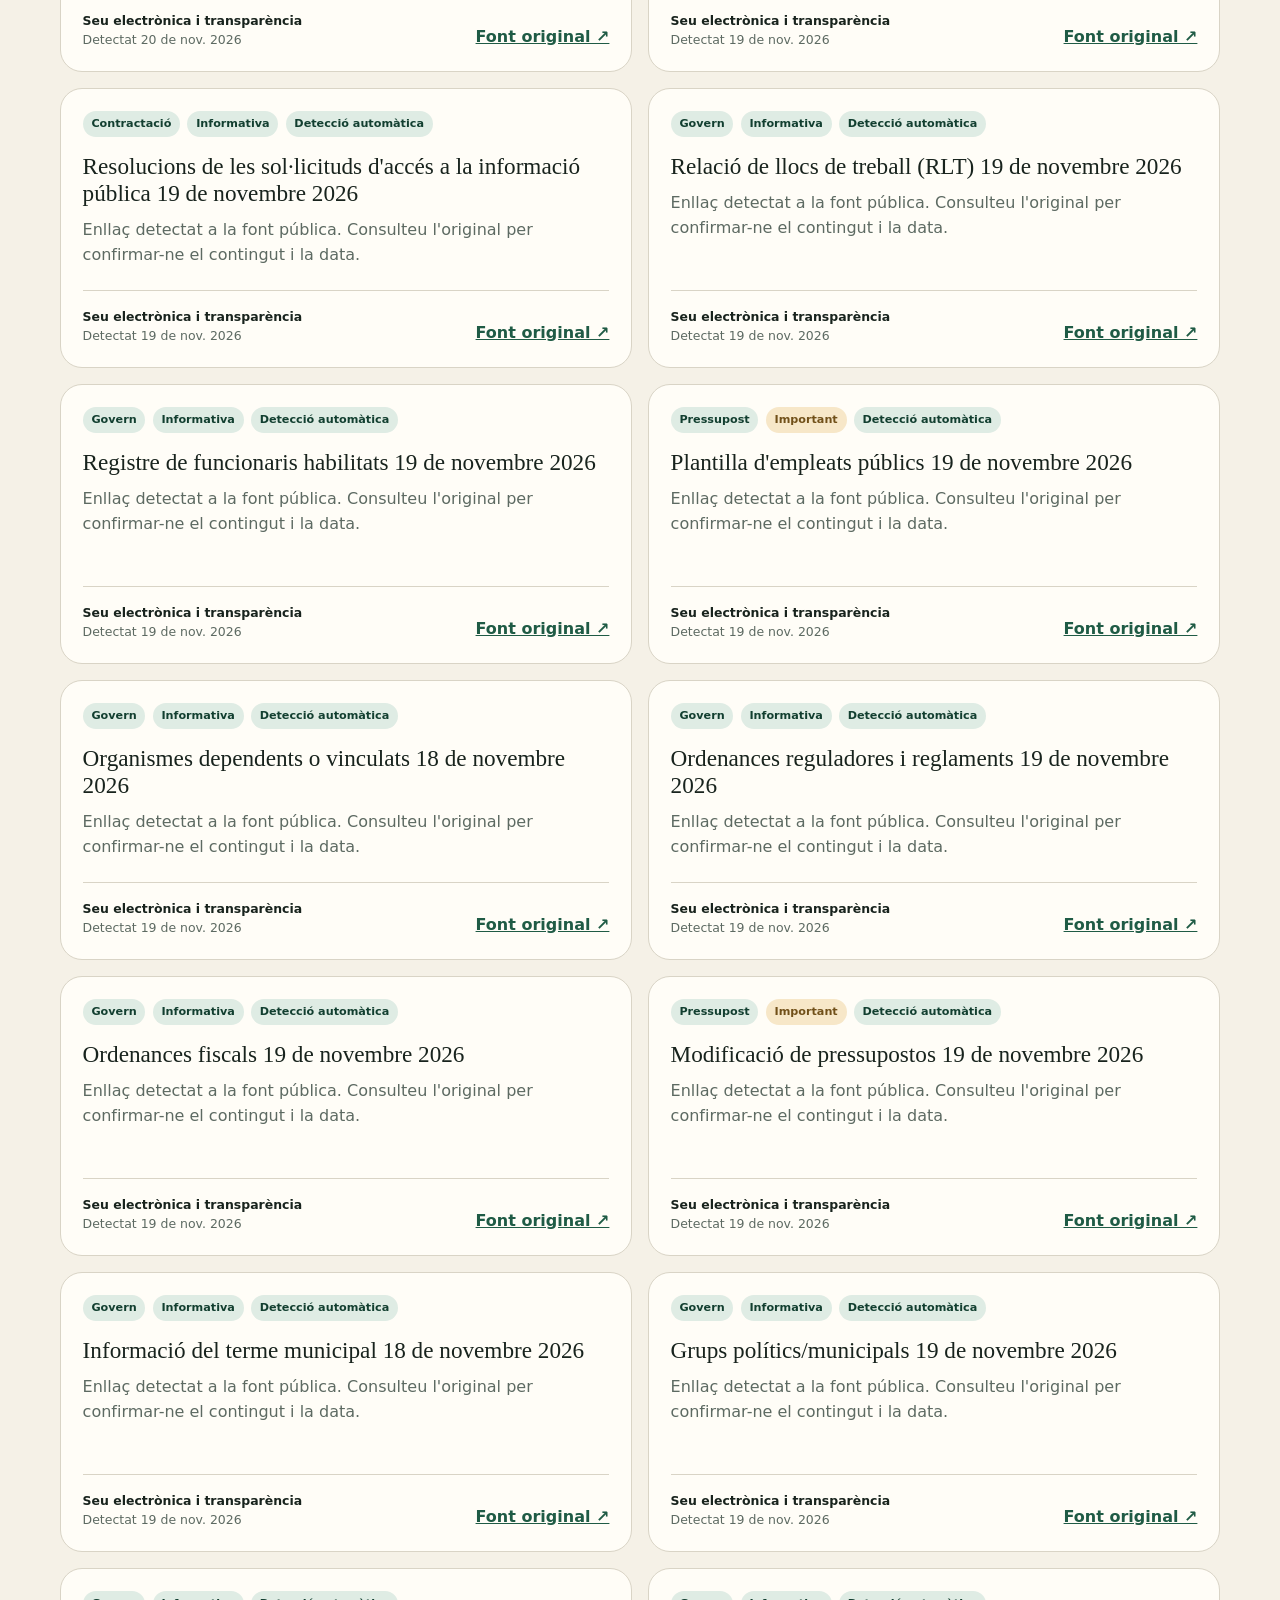
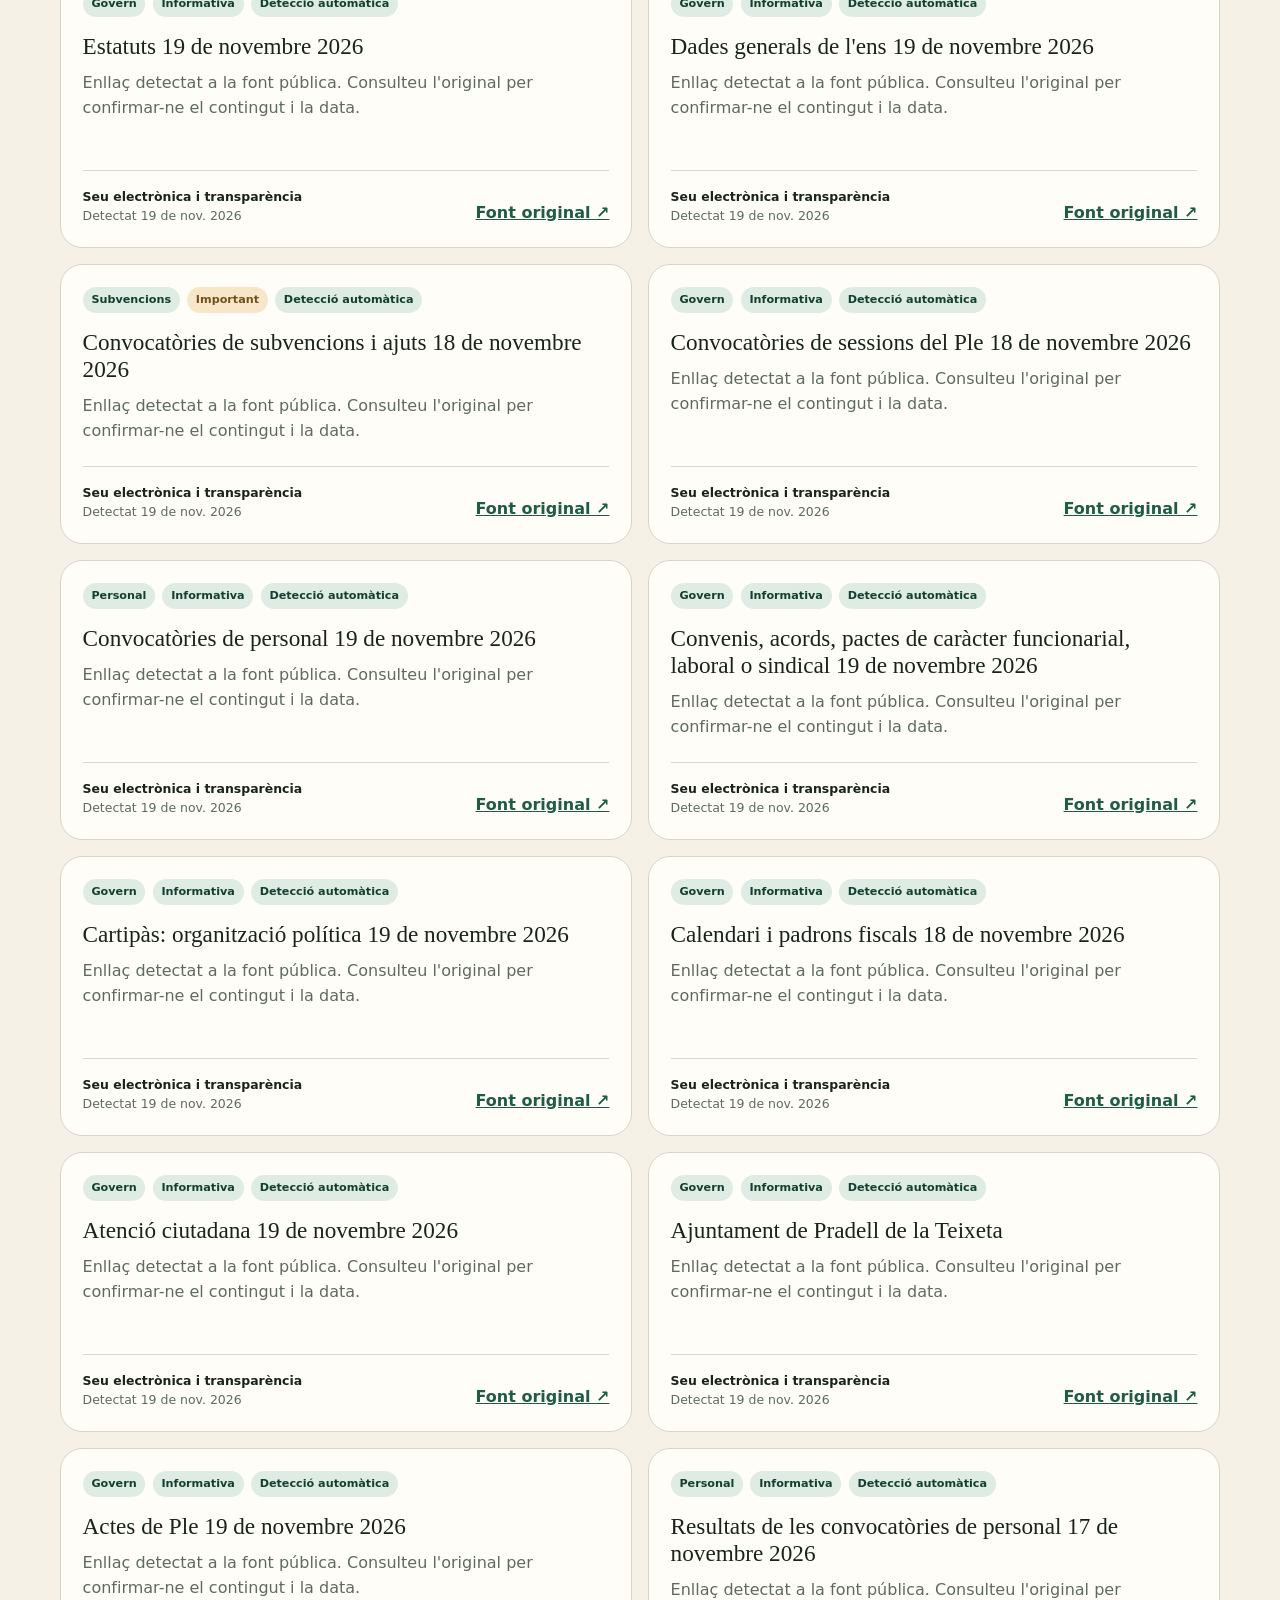
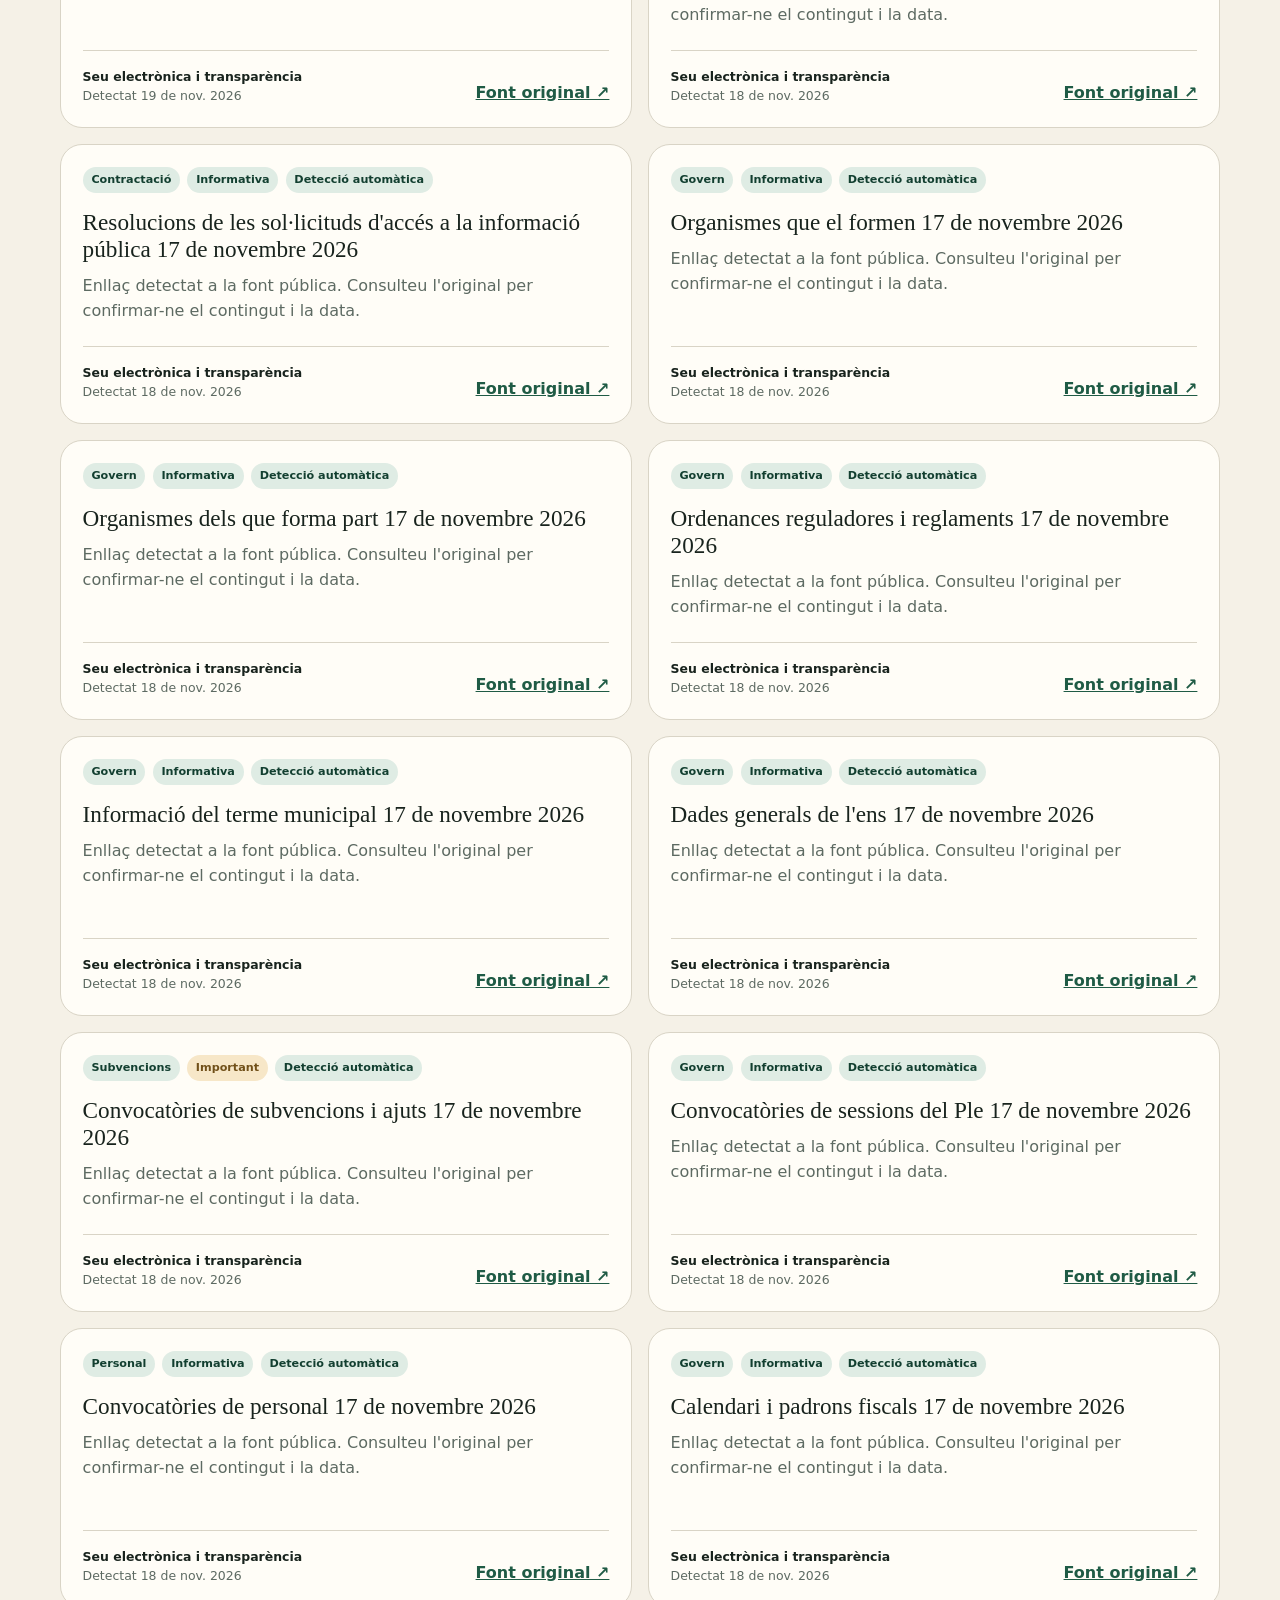
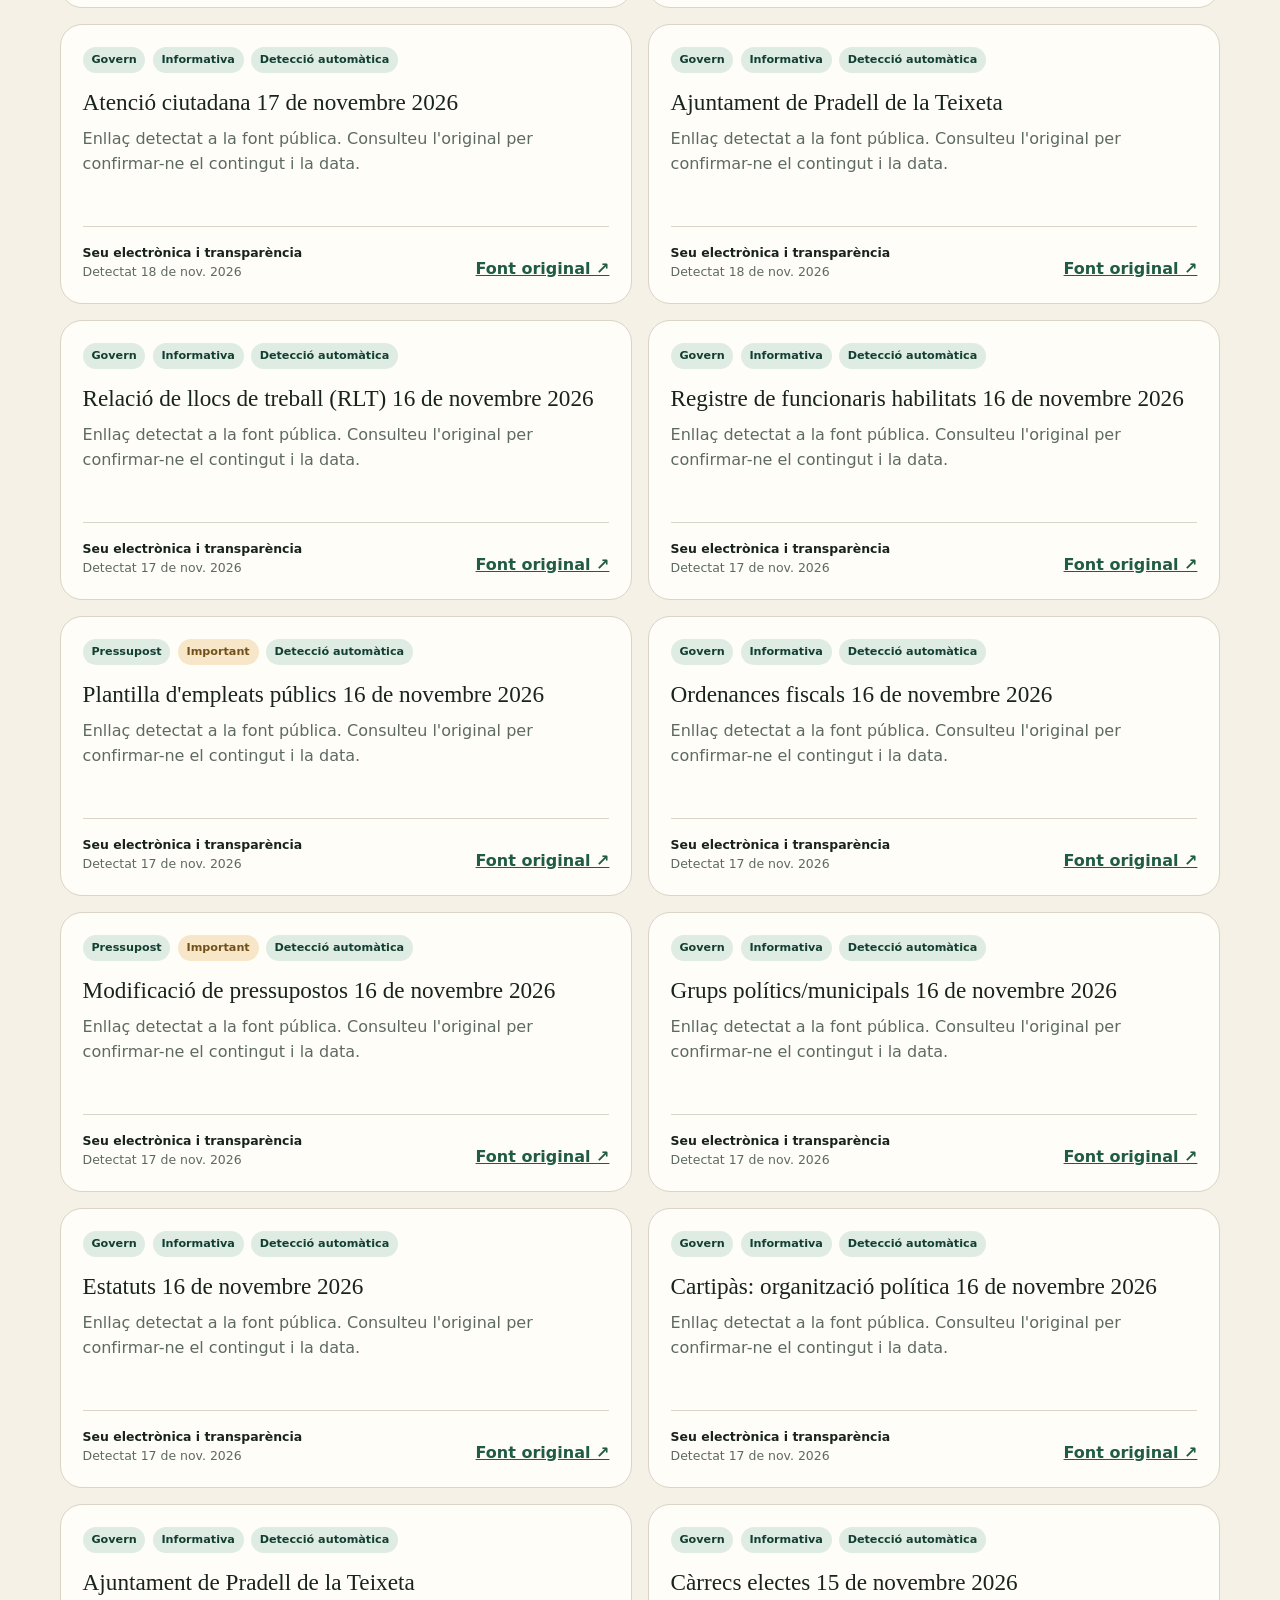
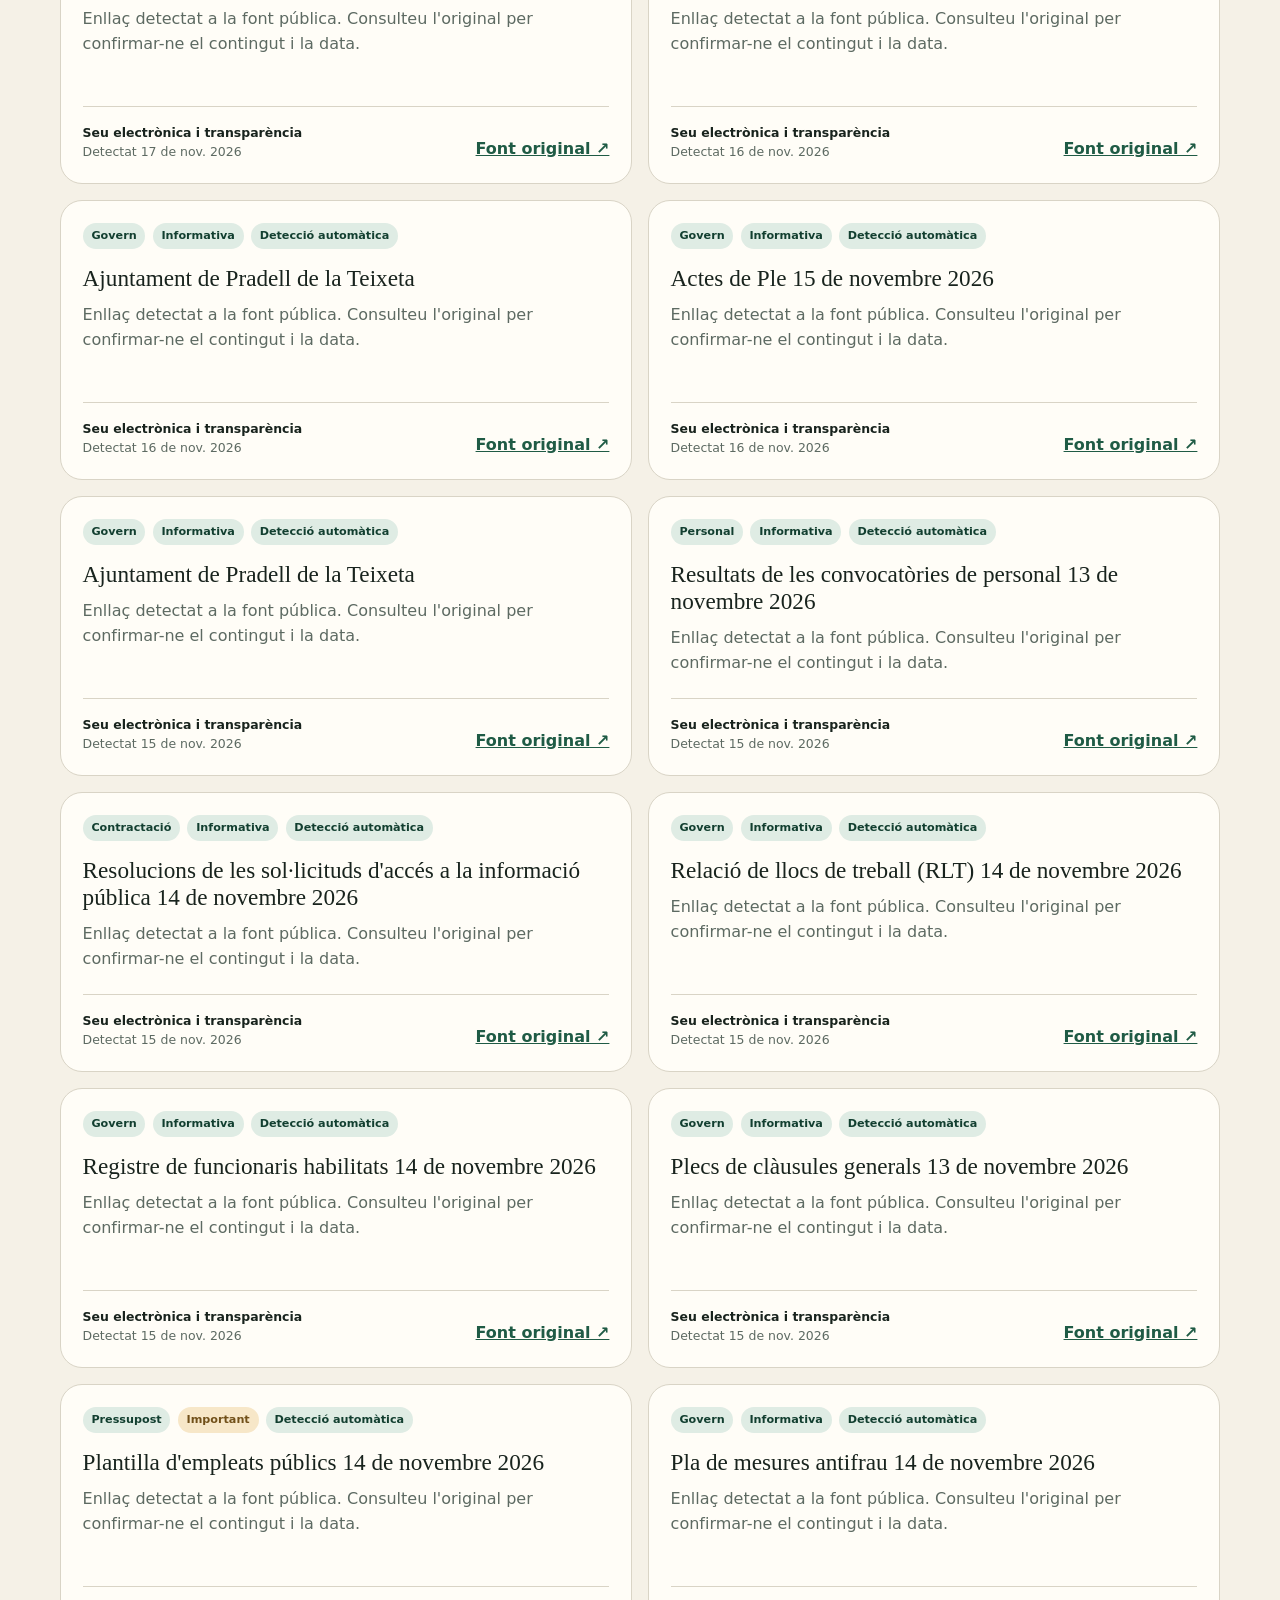
==== commit 8939aa5a: "Actualització diària de PRADATA" ====
--- a/site/index.html
+++ b/site/index.html
@@ -53,11 +53,11 @@
           <aside class="freshness" aria-label="Estat de l'actualització">
             <span class="live-dot" aria-hidden="true"></span>
             <p>Darrera execució</p>
-            <strong id="last-updated">2026-11-22T15:38:02+01:00</strong>
+            <strong id="last-updated">2026-11-23T19:15:31+01:00</strong>
             <dl>
               <div>
                 <dt>Referències</dt>
-                <dd id="record-count">192</dd>
+                <dd id="record-count">198</dd>
               </div>
               <div>
                 <dt>Fonts vigilades</dt>
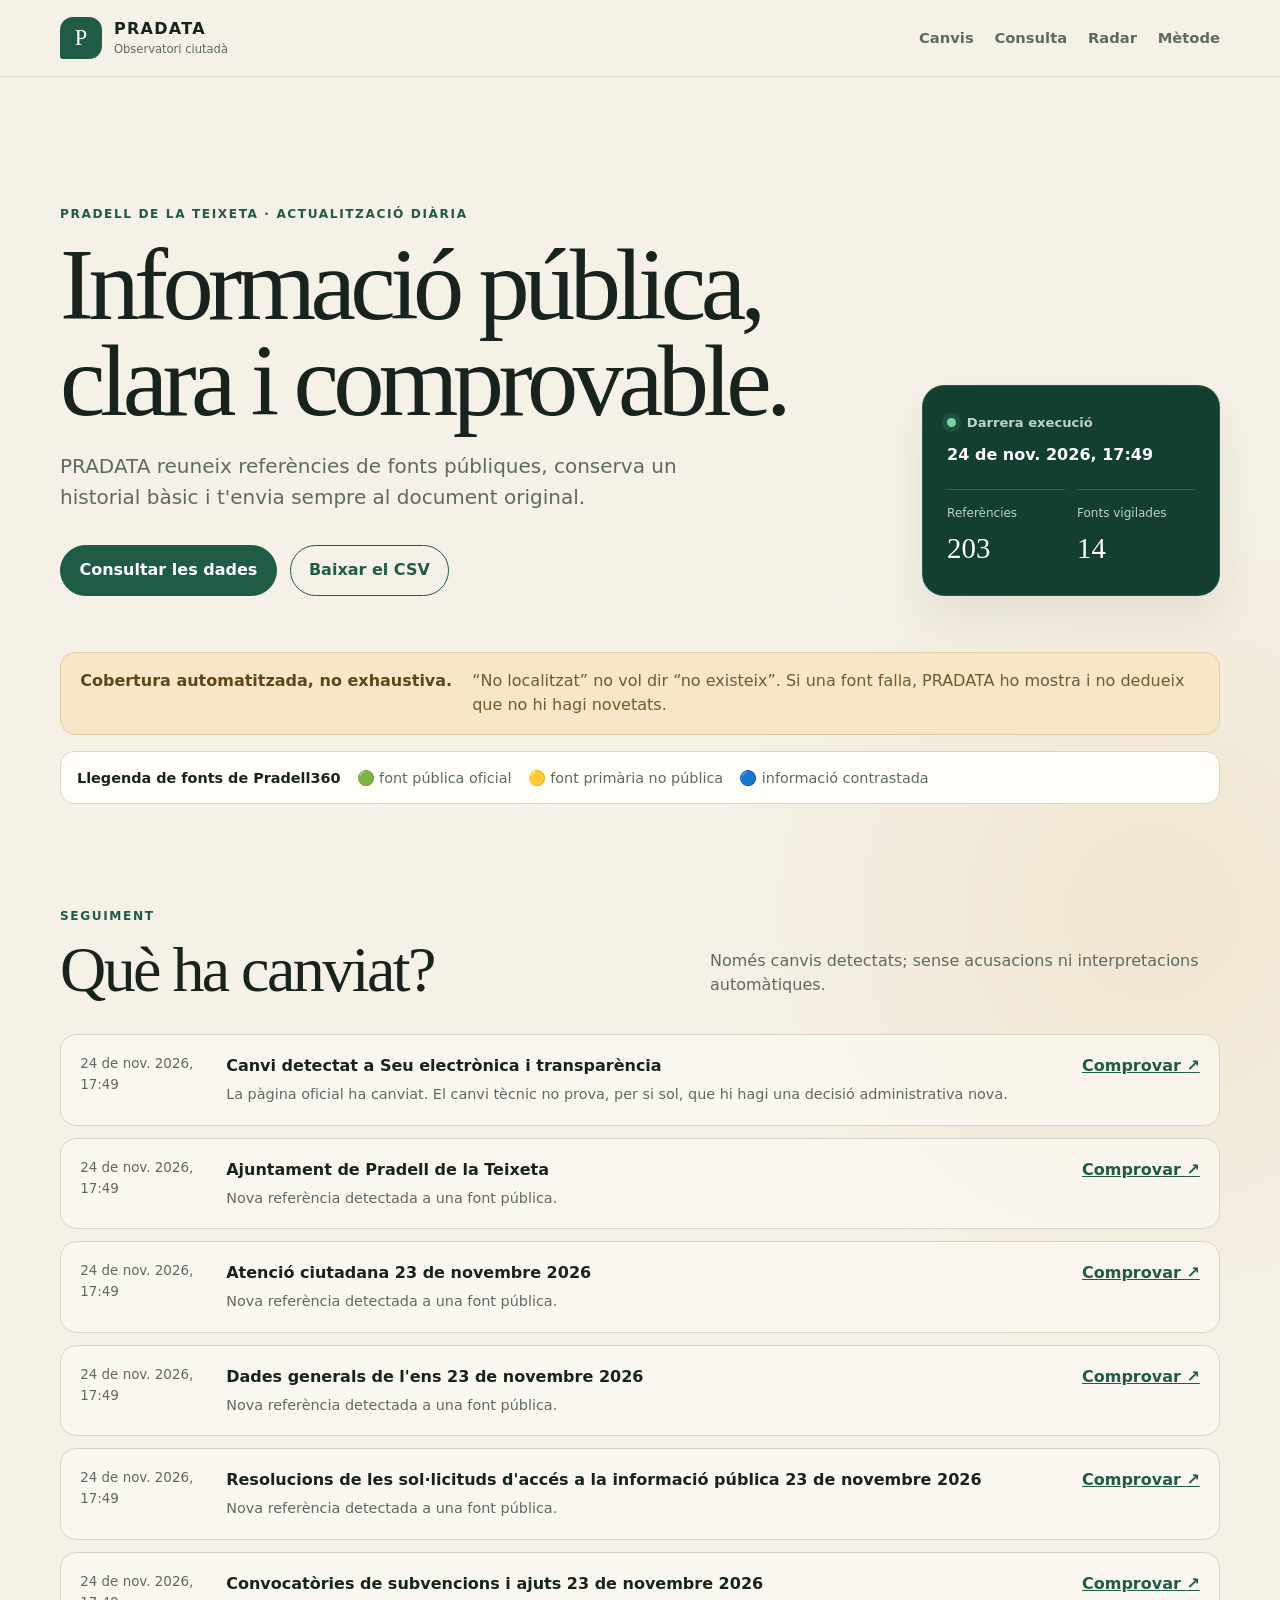
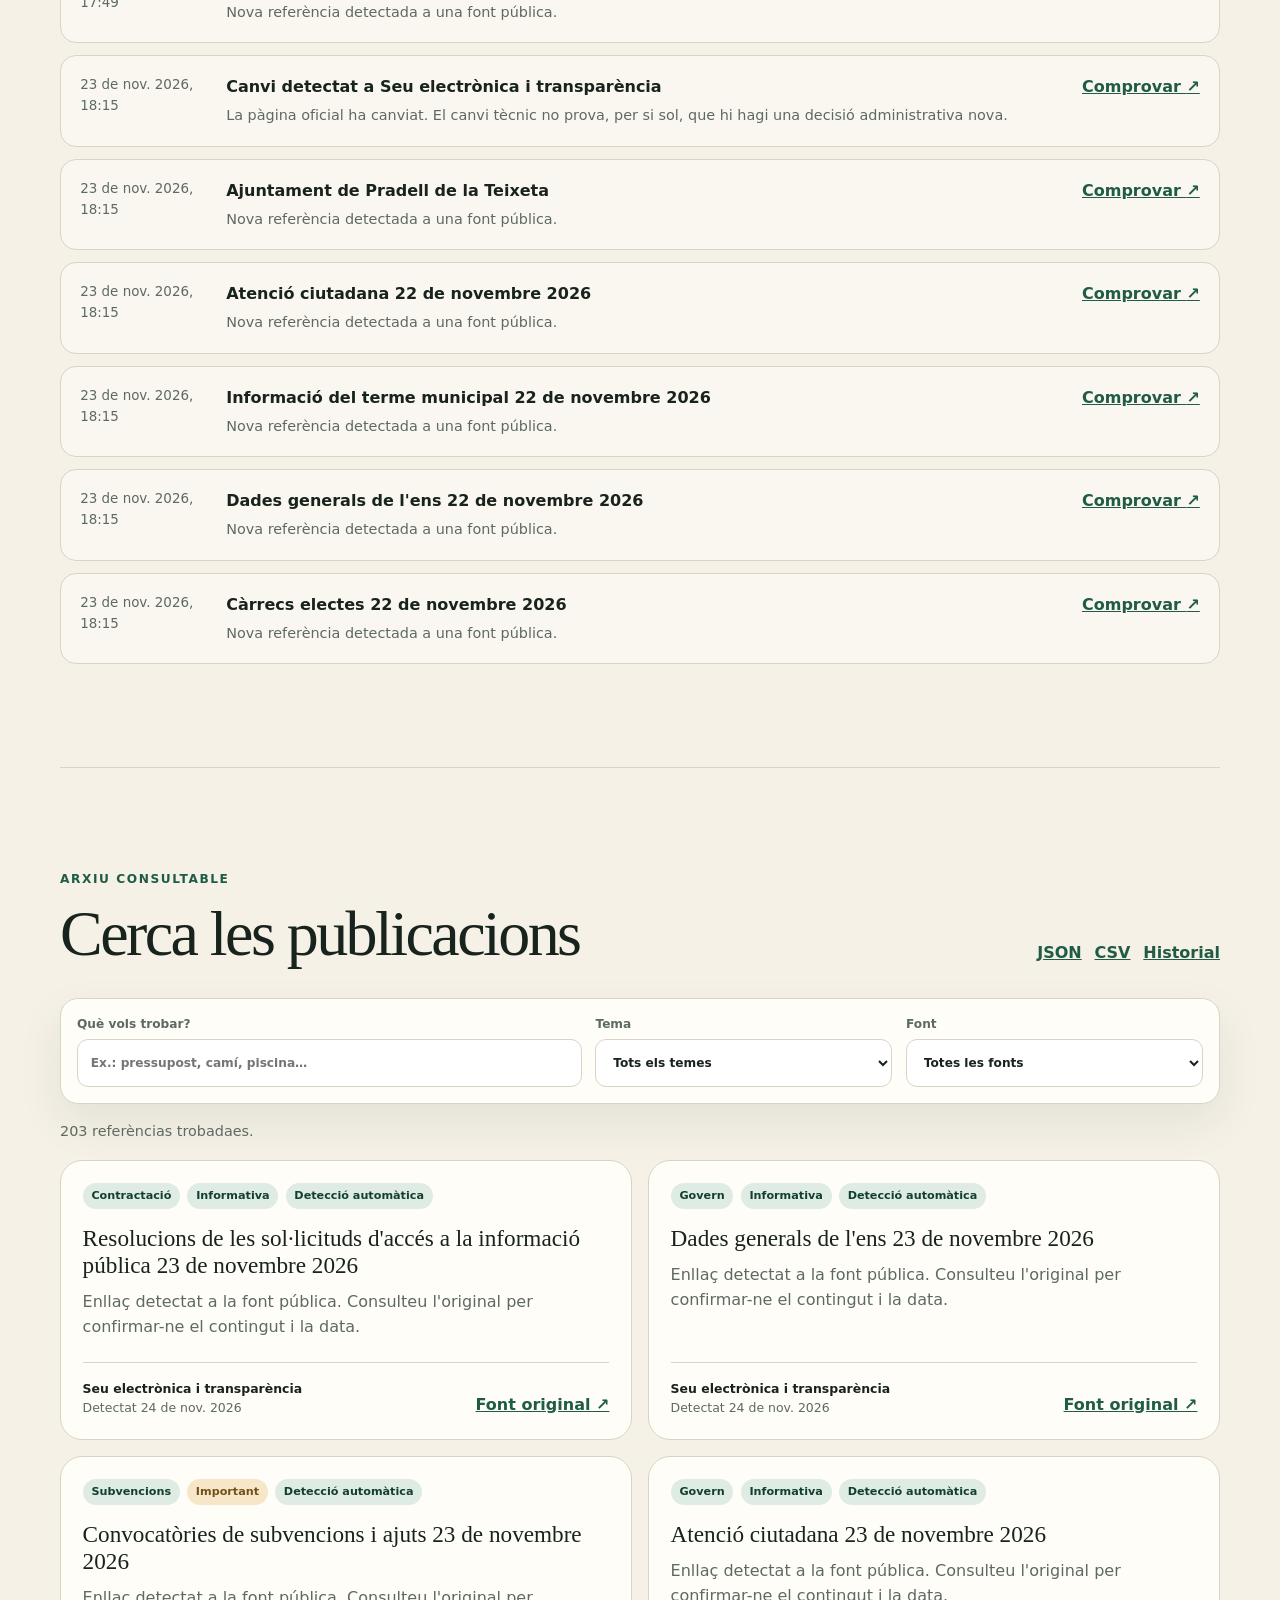
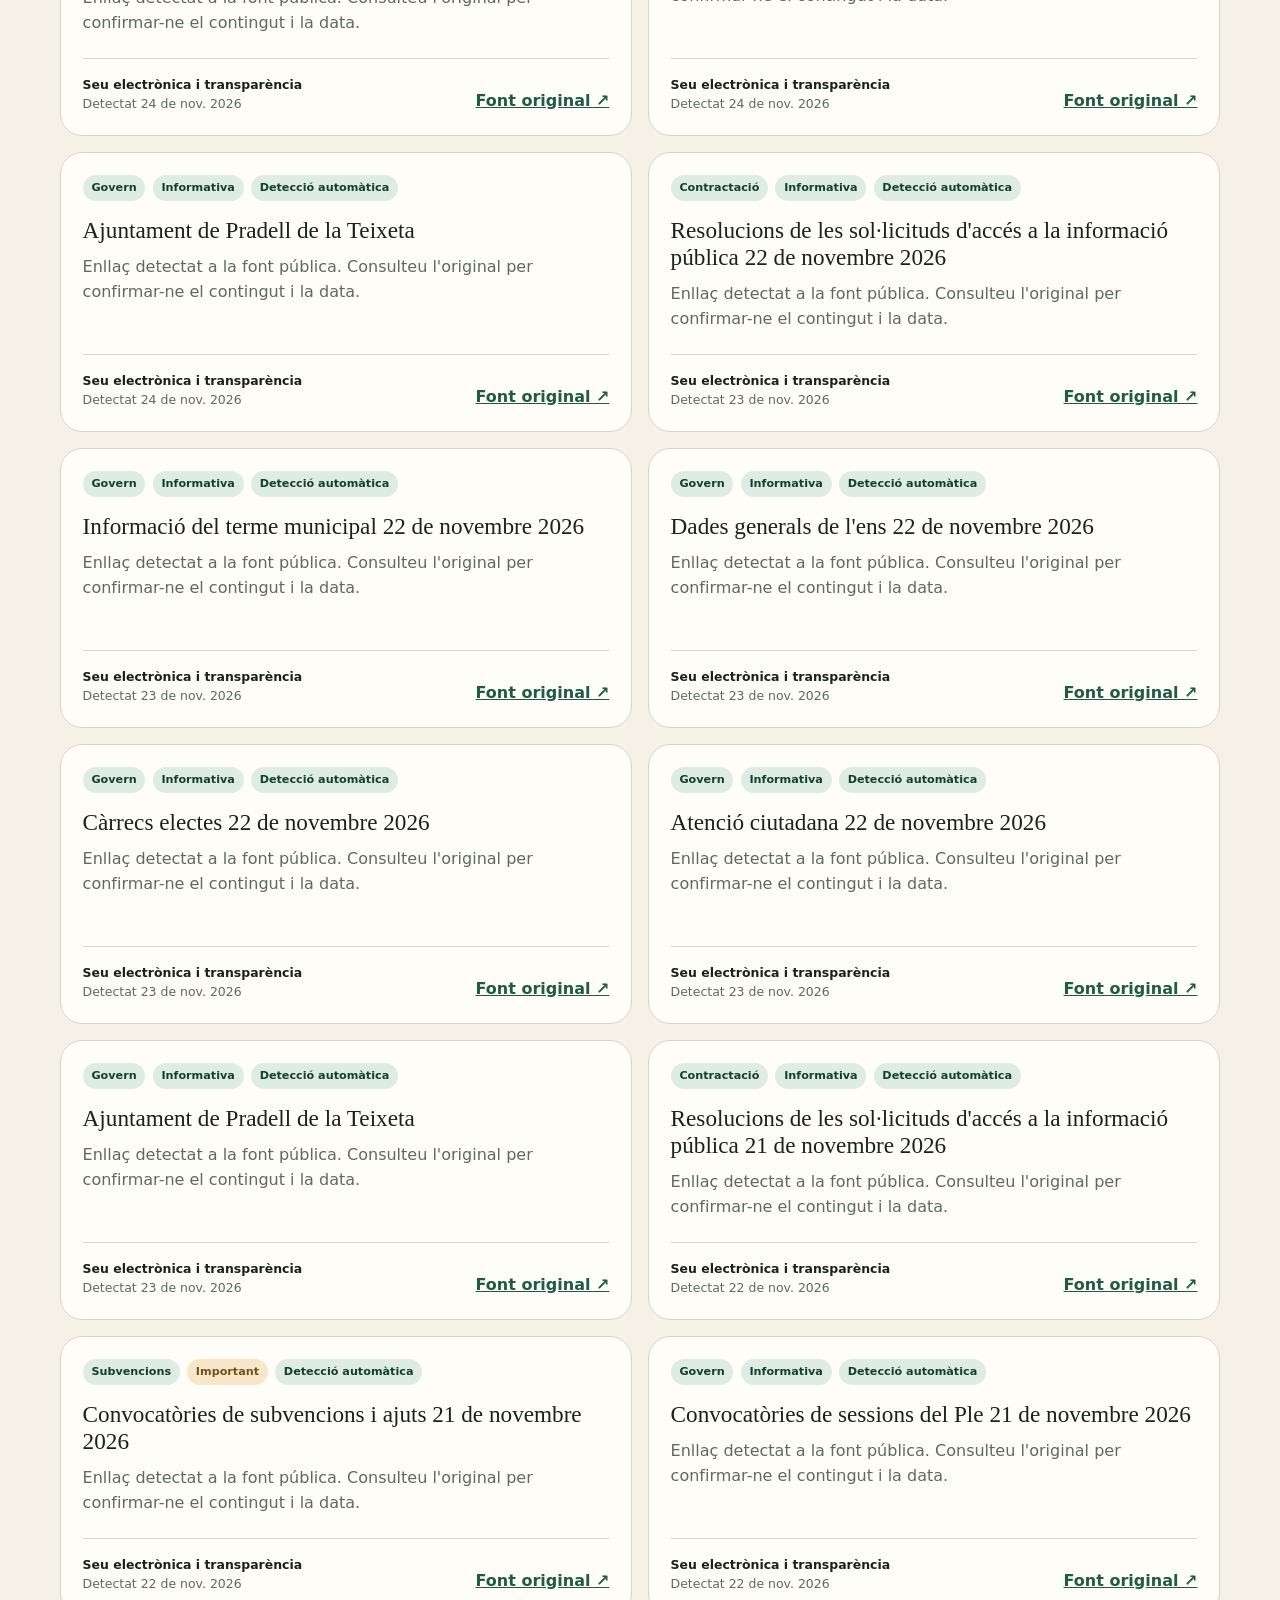
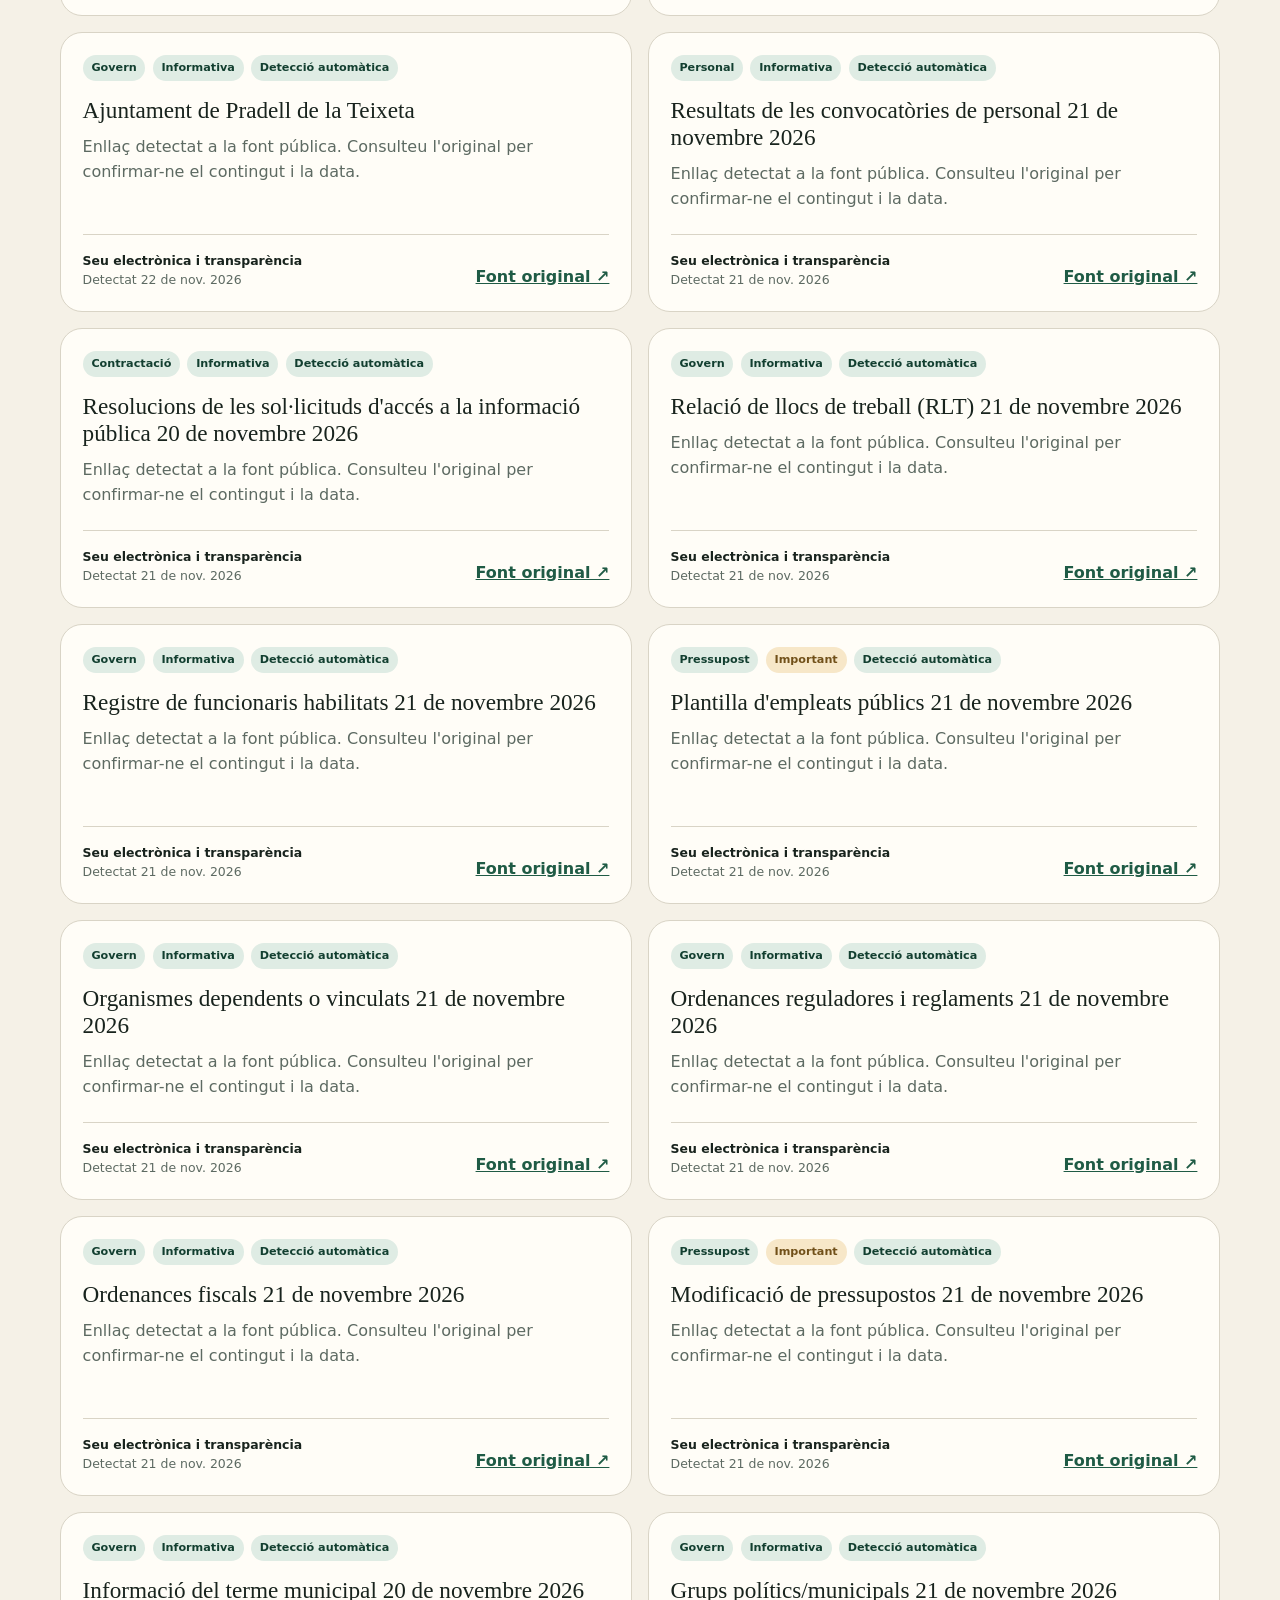
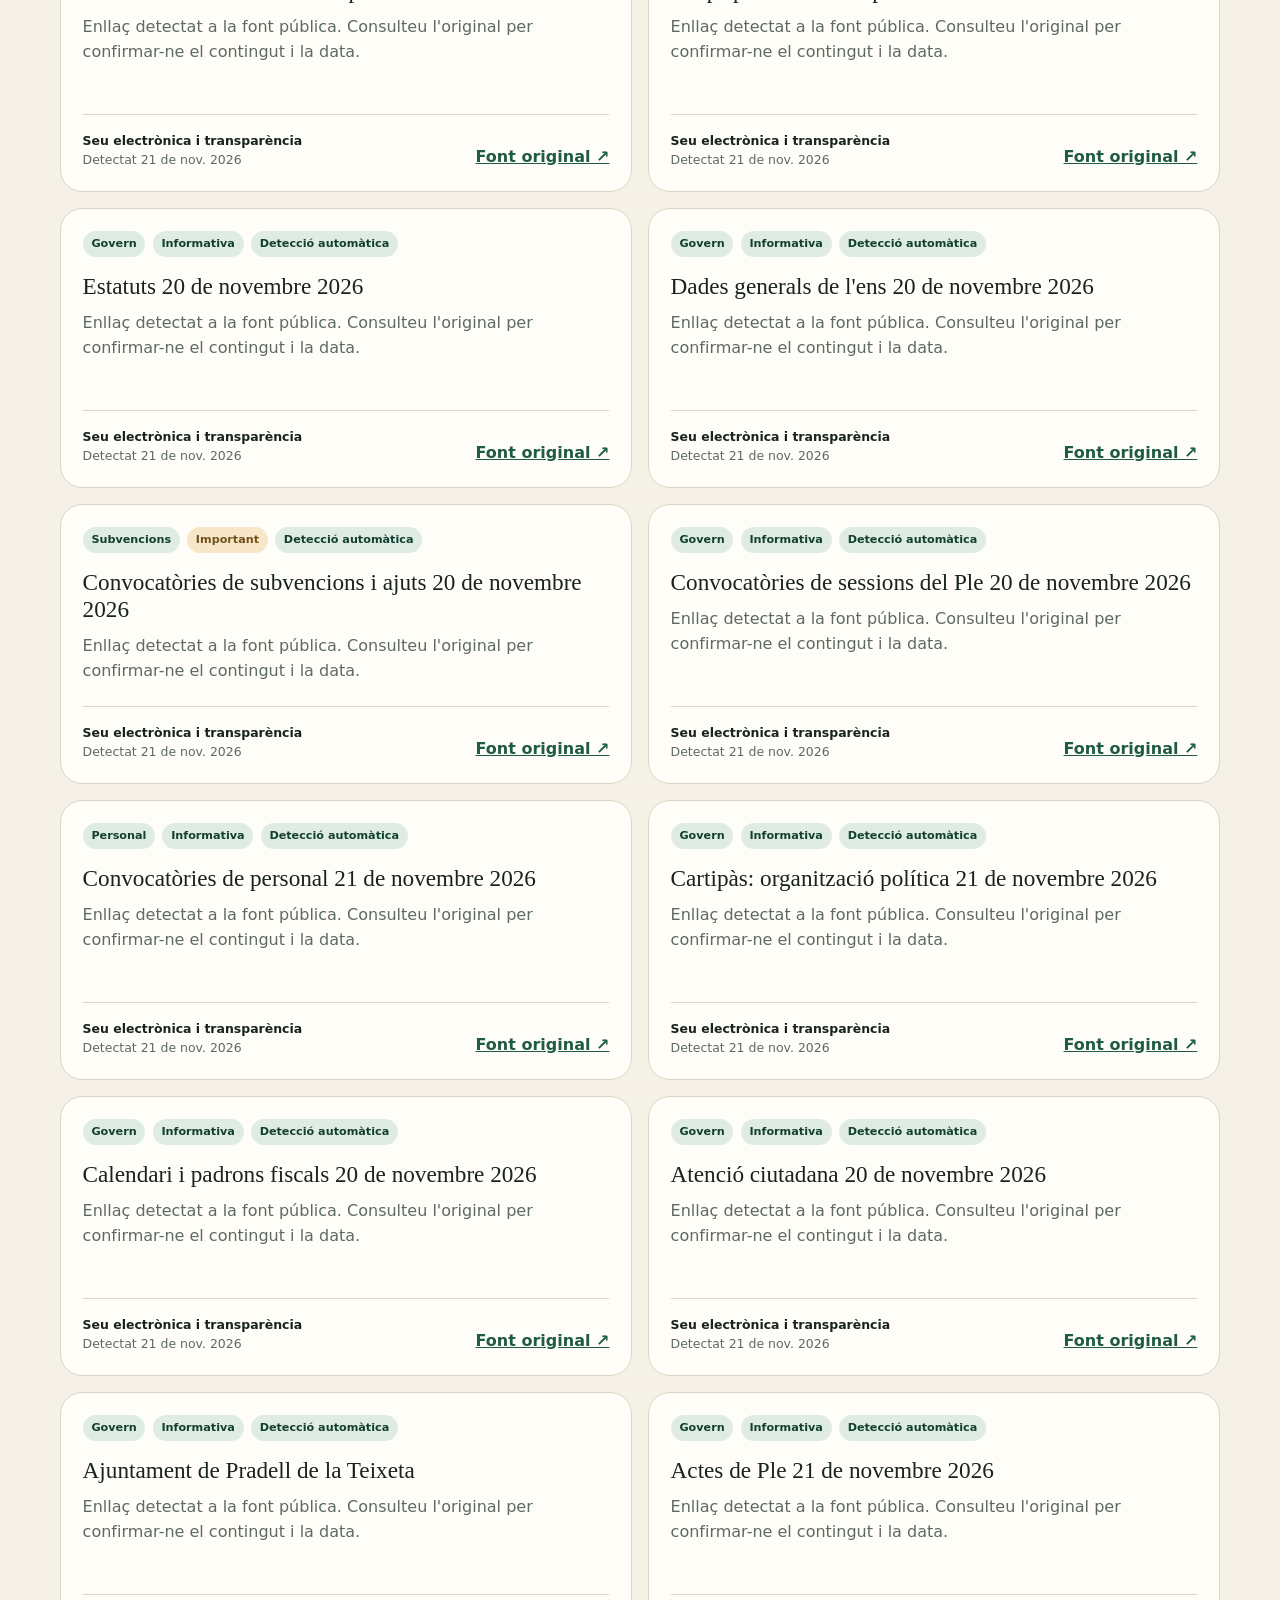
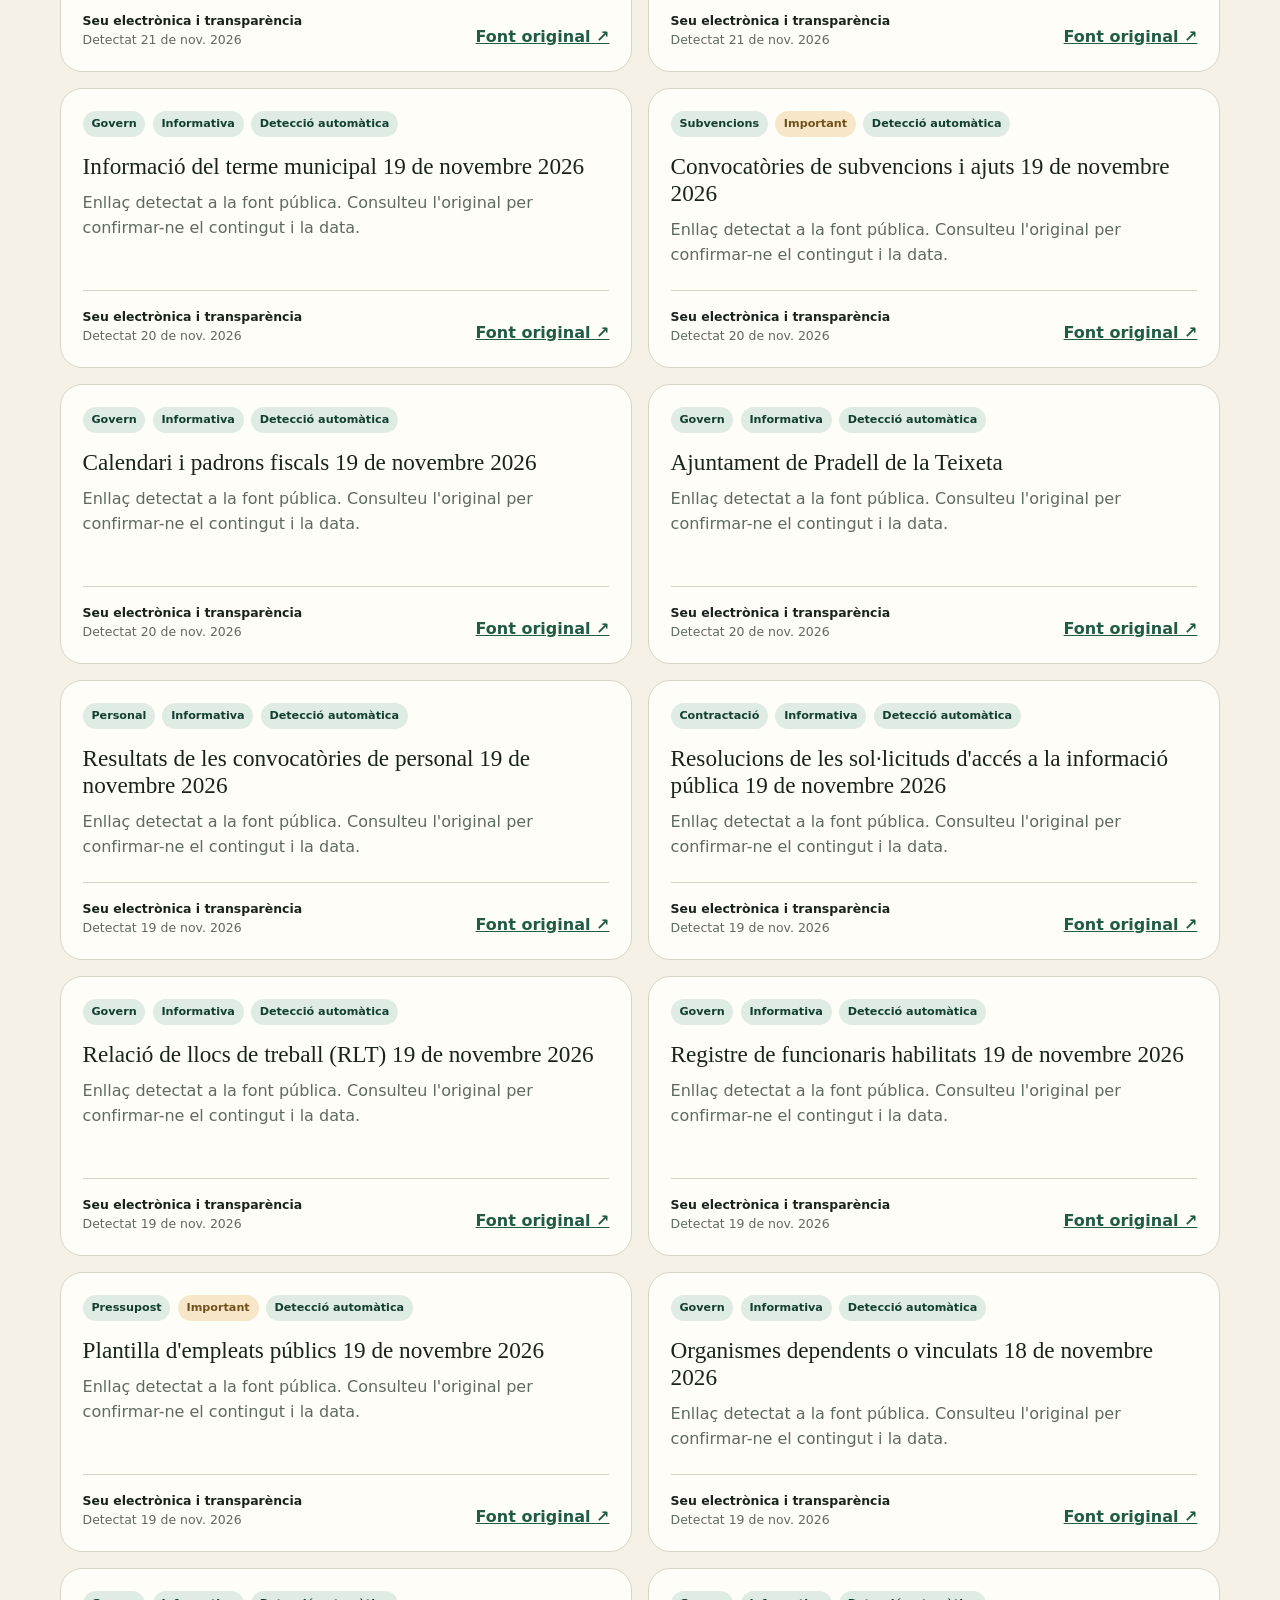
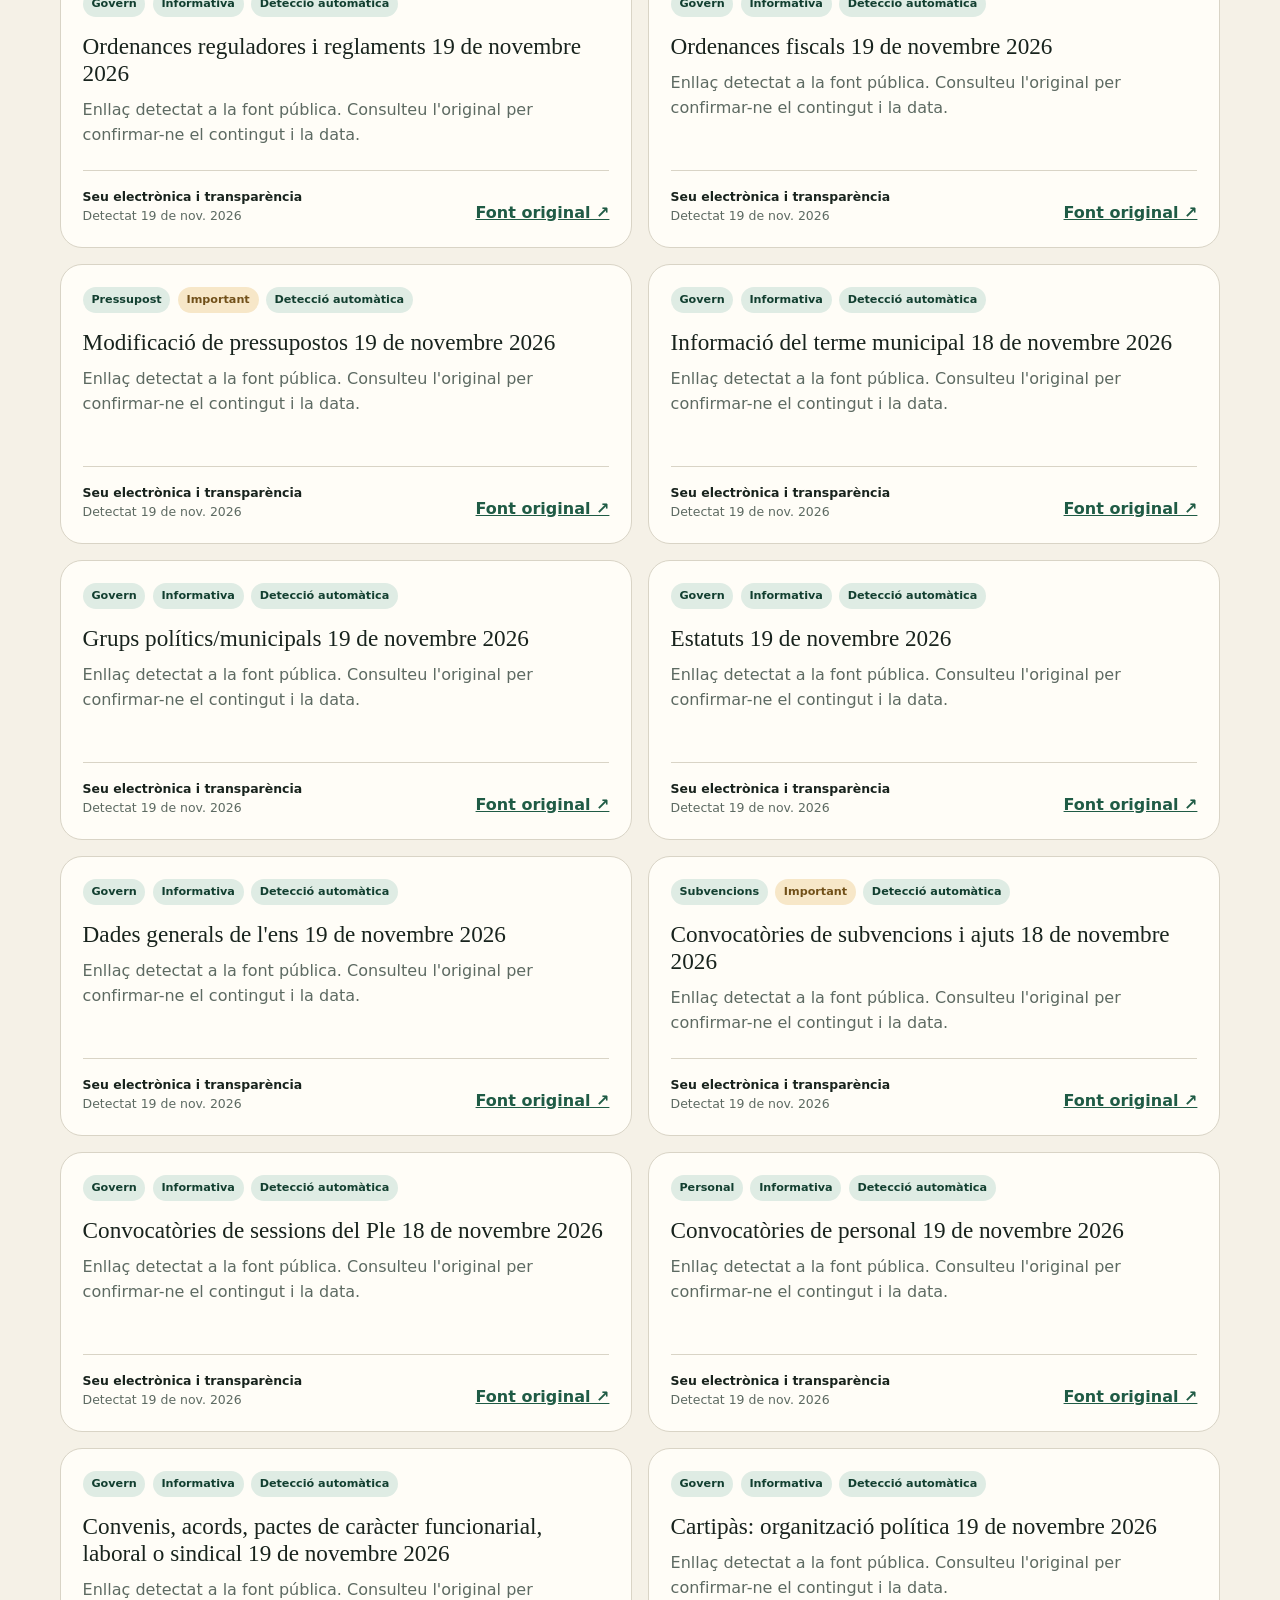
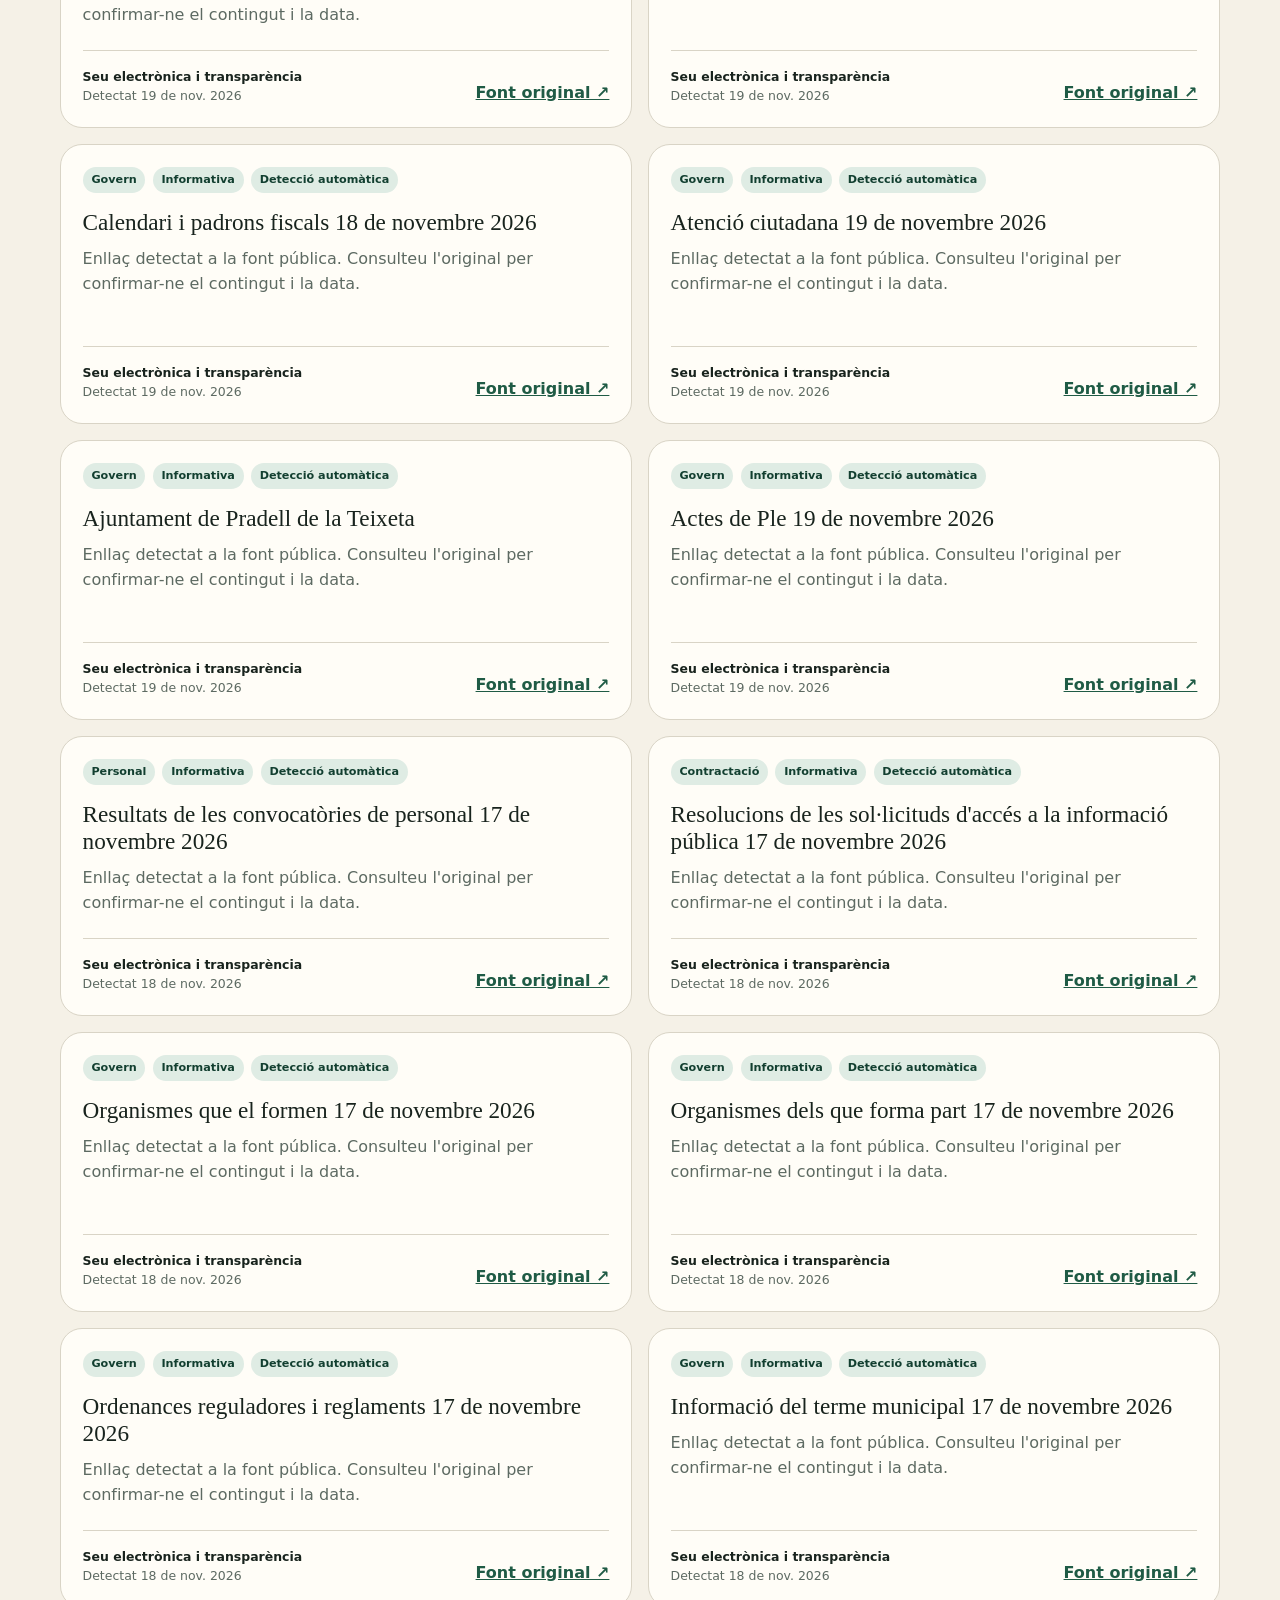
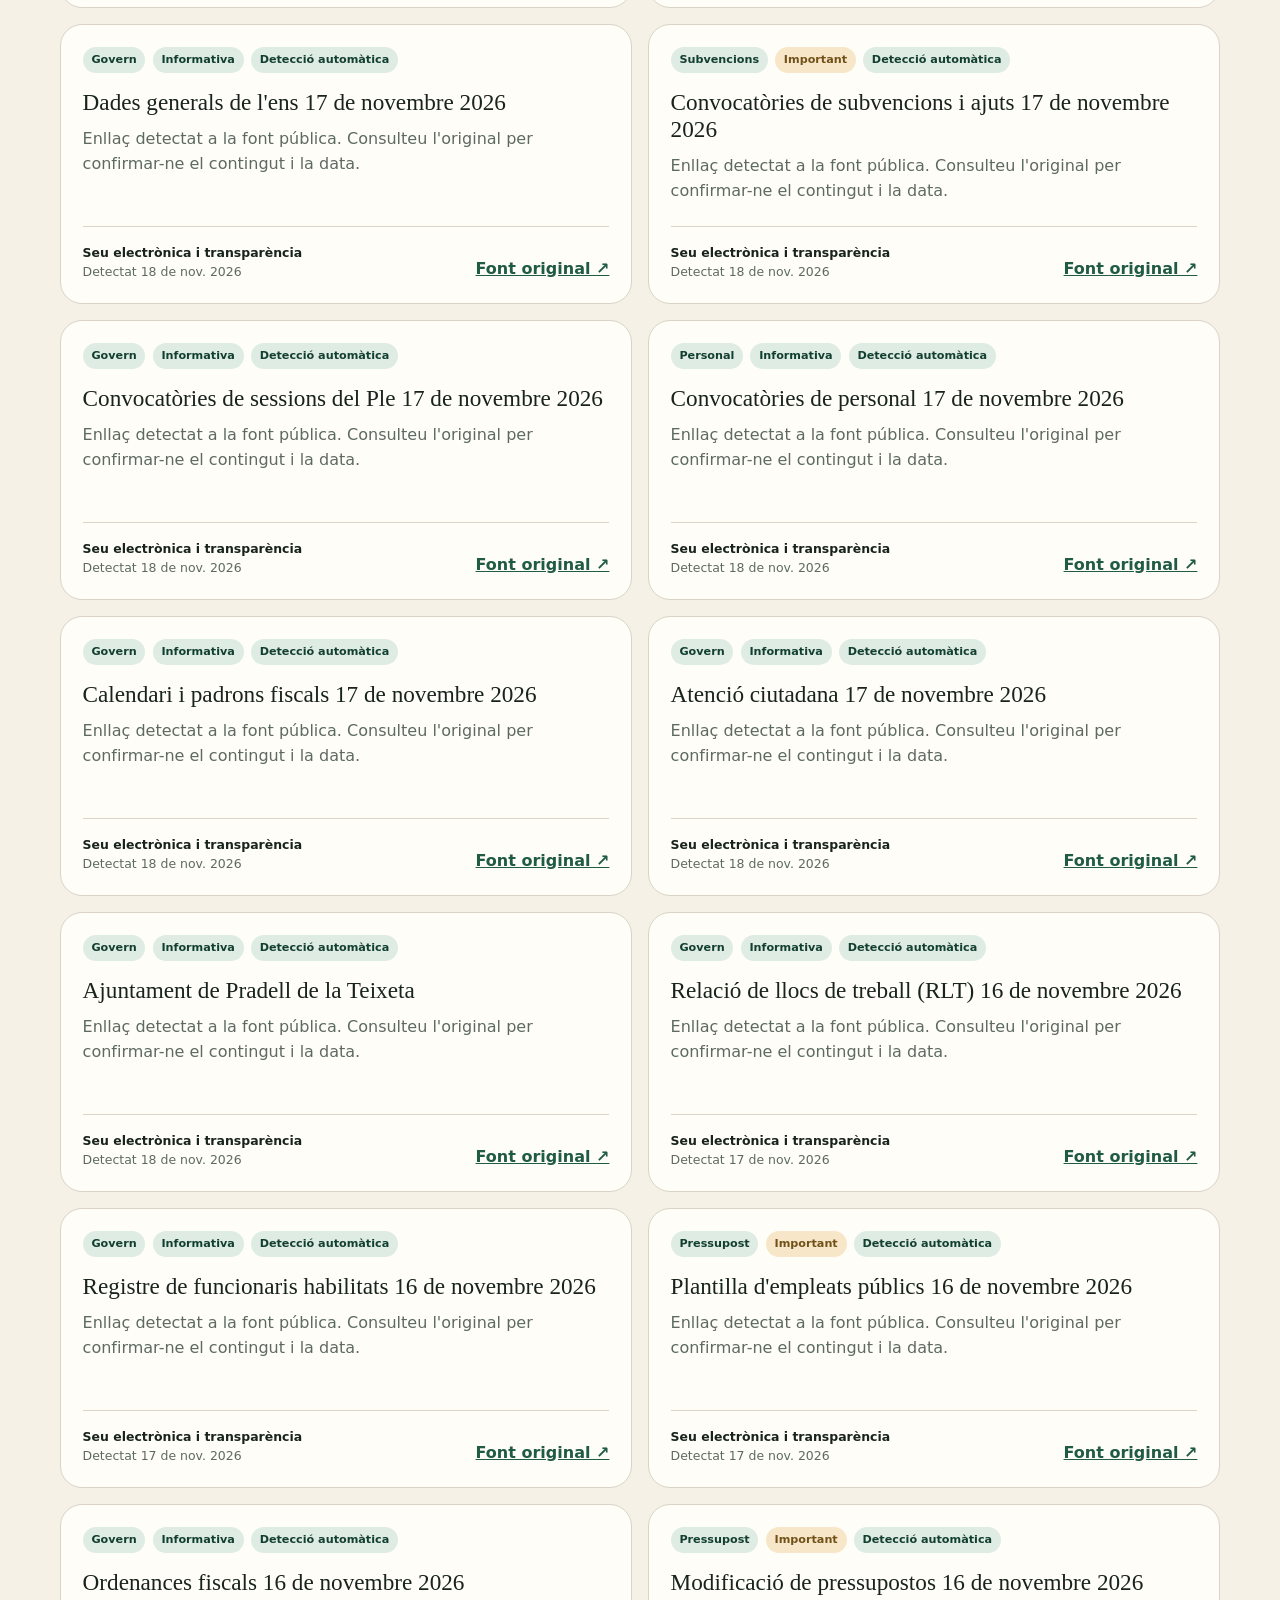
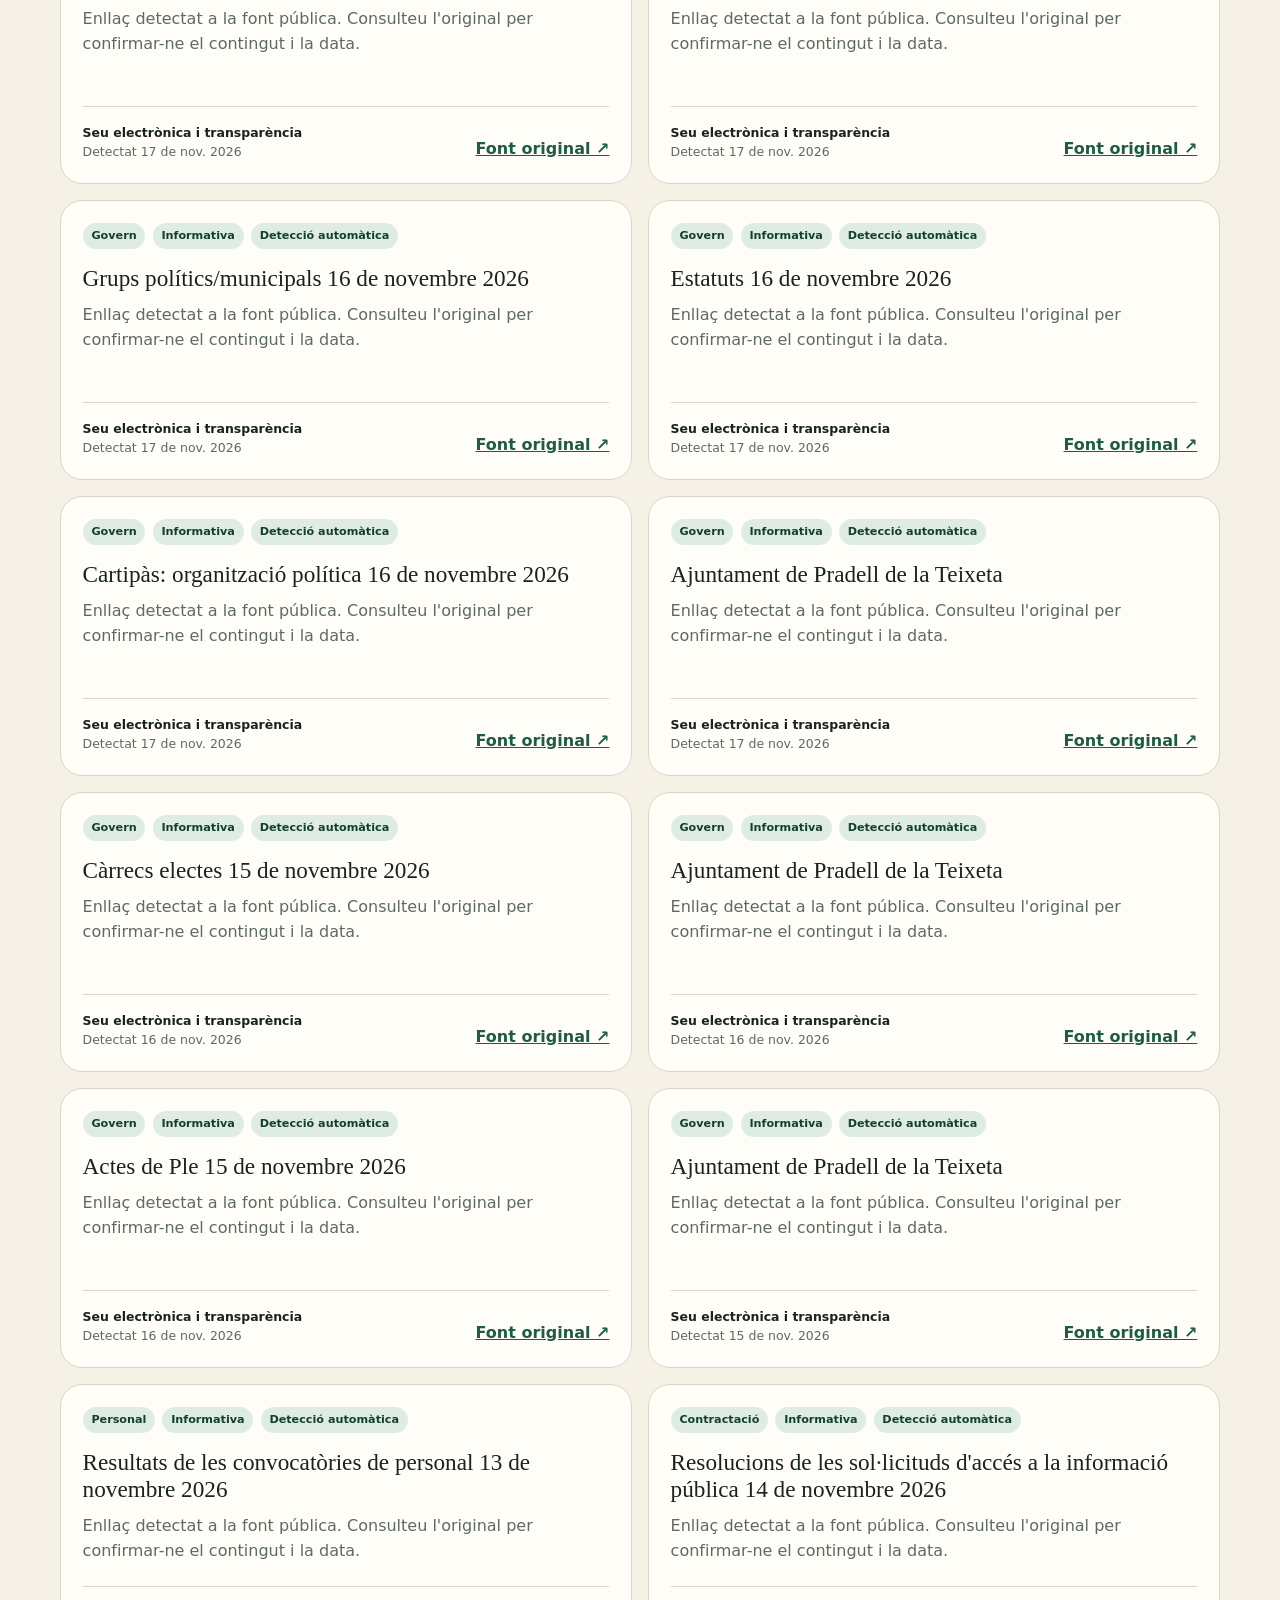
==== commit e67b8bc9: "Actualització diària de PRADATA" ====
--- a/site/index.html
+++ b/site/index.html
@@ -53,11 +53,11 @@
           <aside class="freshness" aria-label="Estat de l'actualització">
             <span class="live-dot" aria-hidden="true"></span>
             <p>Darrera execució</p>
-            <strong id="last-updated">2026-11-23T19:15:31+01:00</strong>
+            <strong id="last-updated">2026-11-24T18:49:58+01:00</strong>
             <dl>
               <div>
                 <dt>Referències</dt>
-                <dd id="record-count">198</dd>
+                <dd id="record-count">203</dd>
               </div>
               <div>
                 <dt>Fonts vigilades</dt>
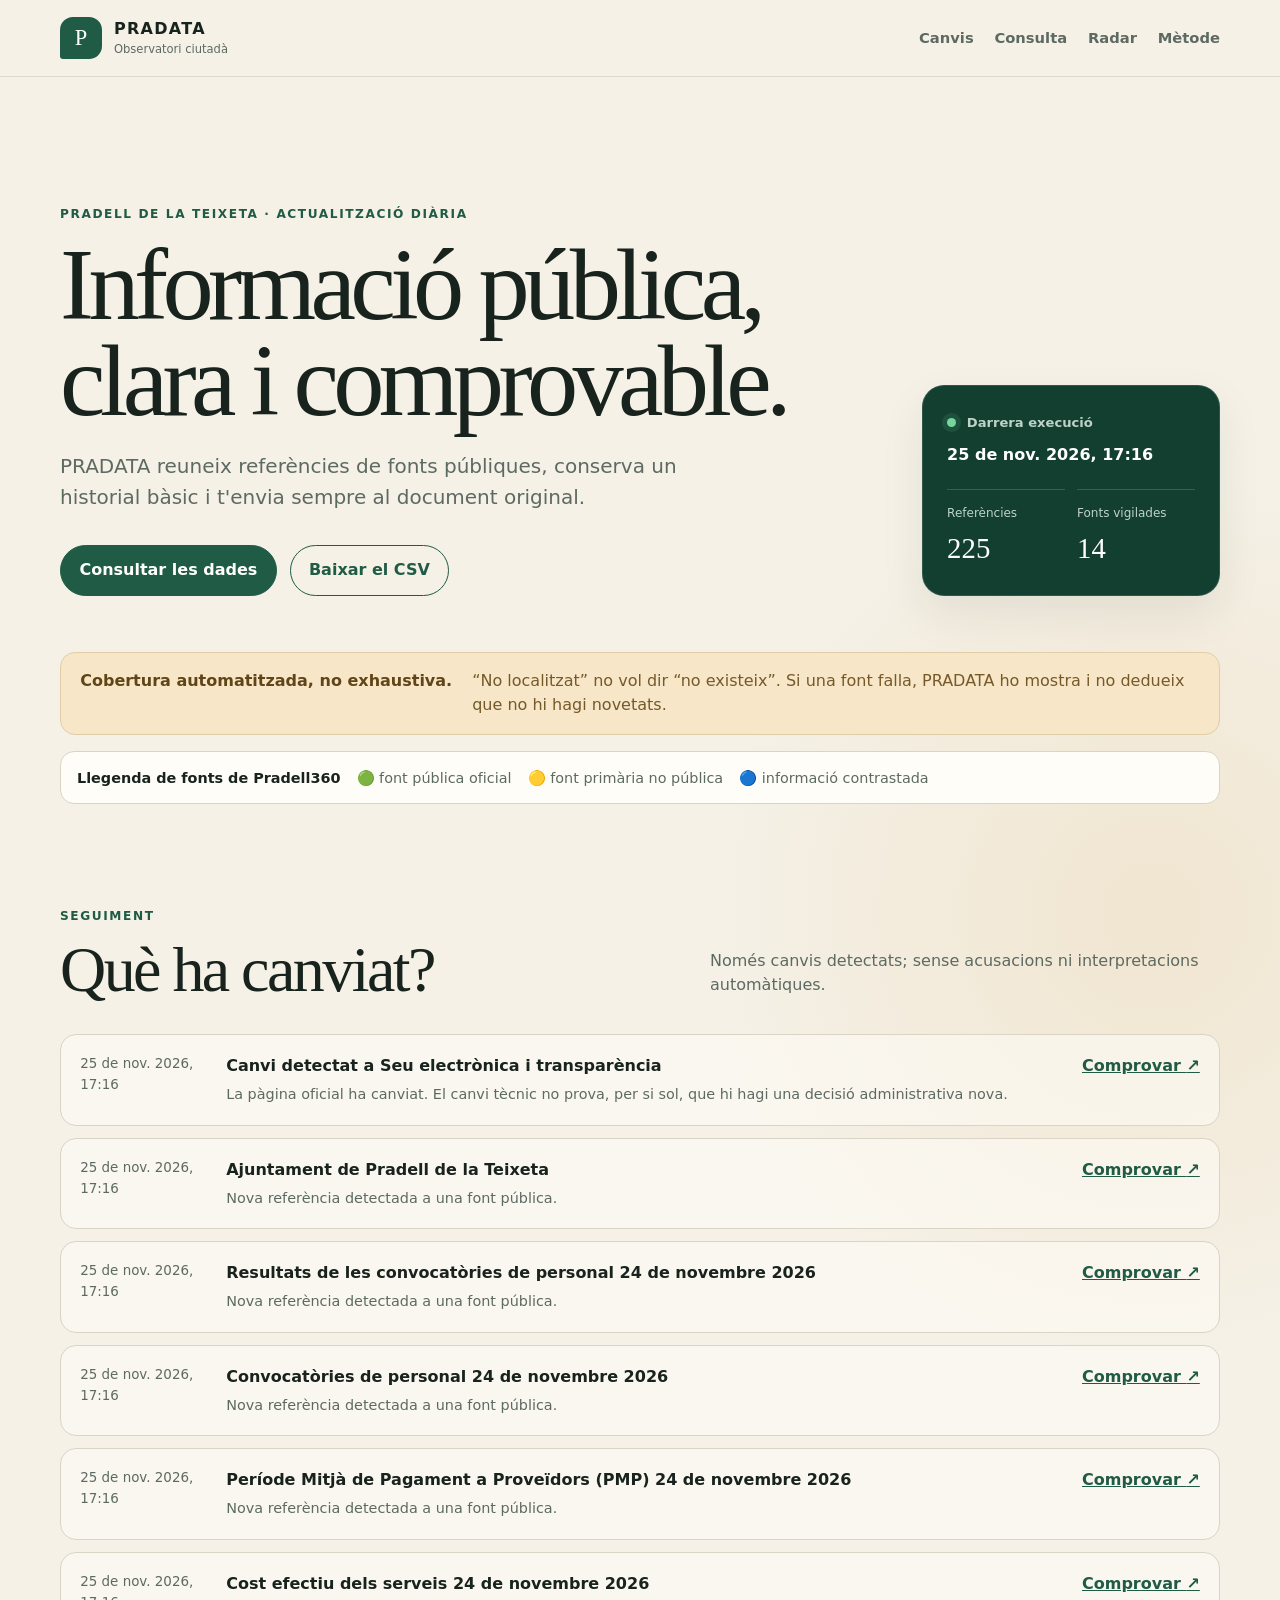
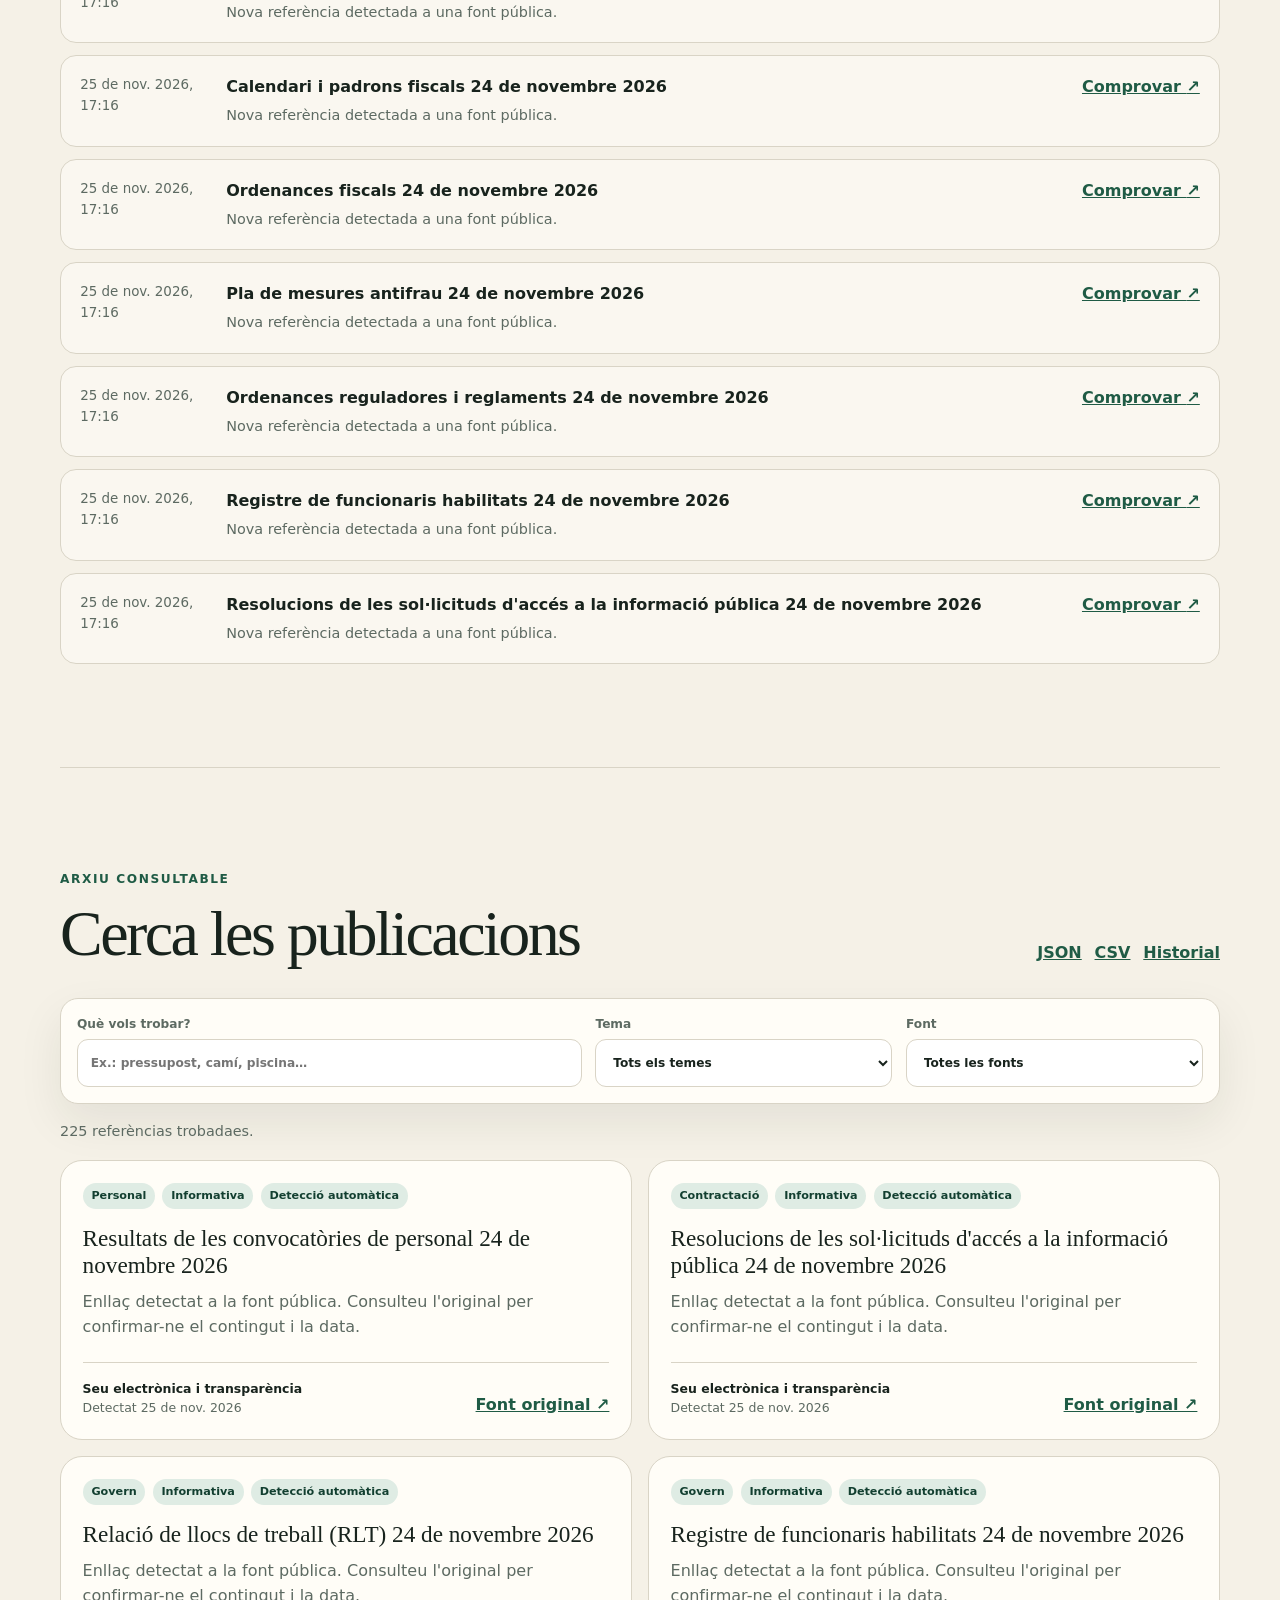
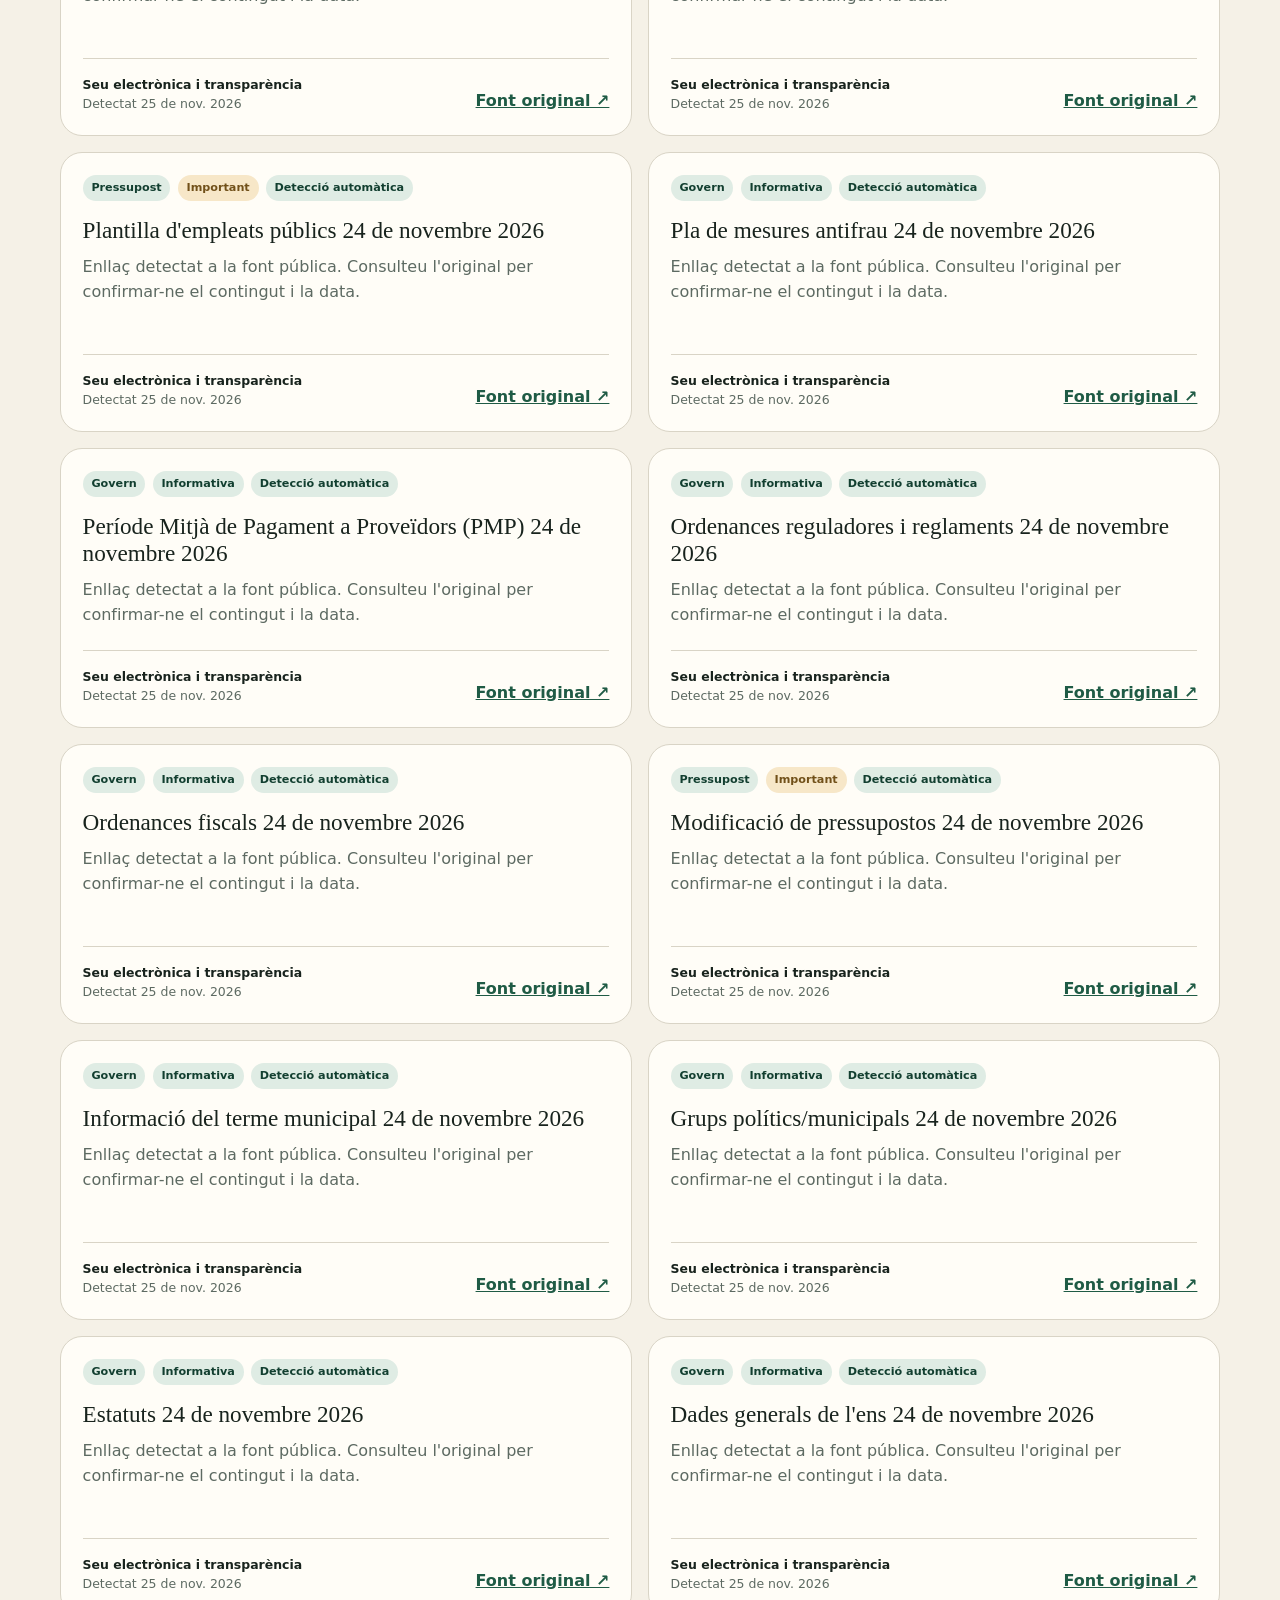
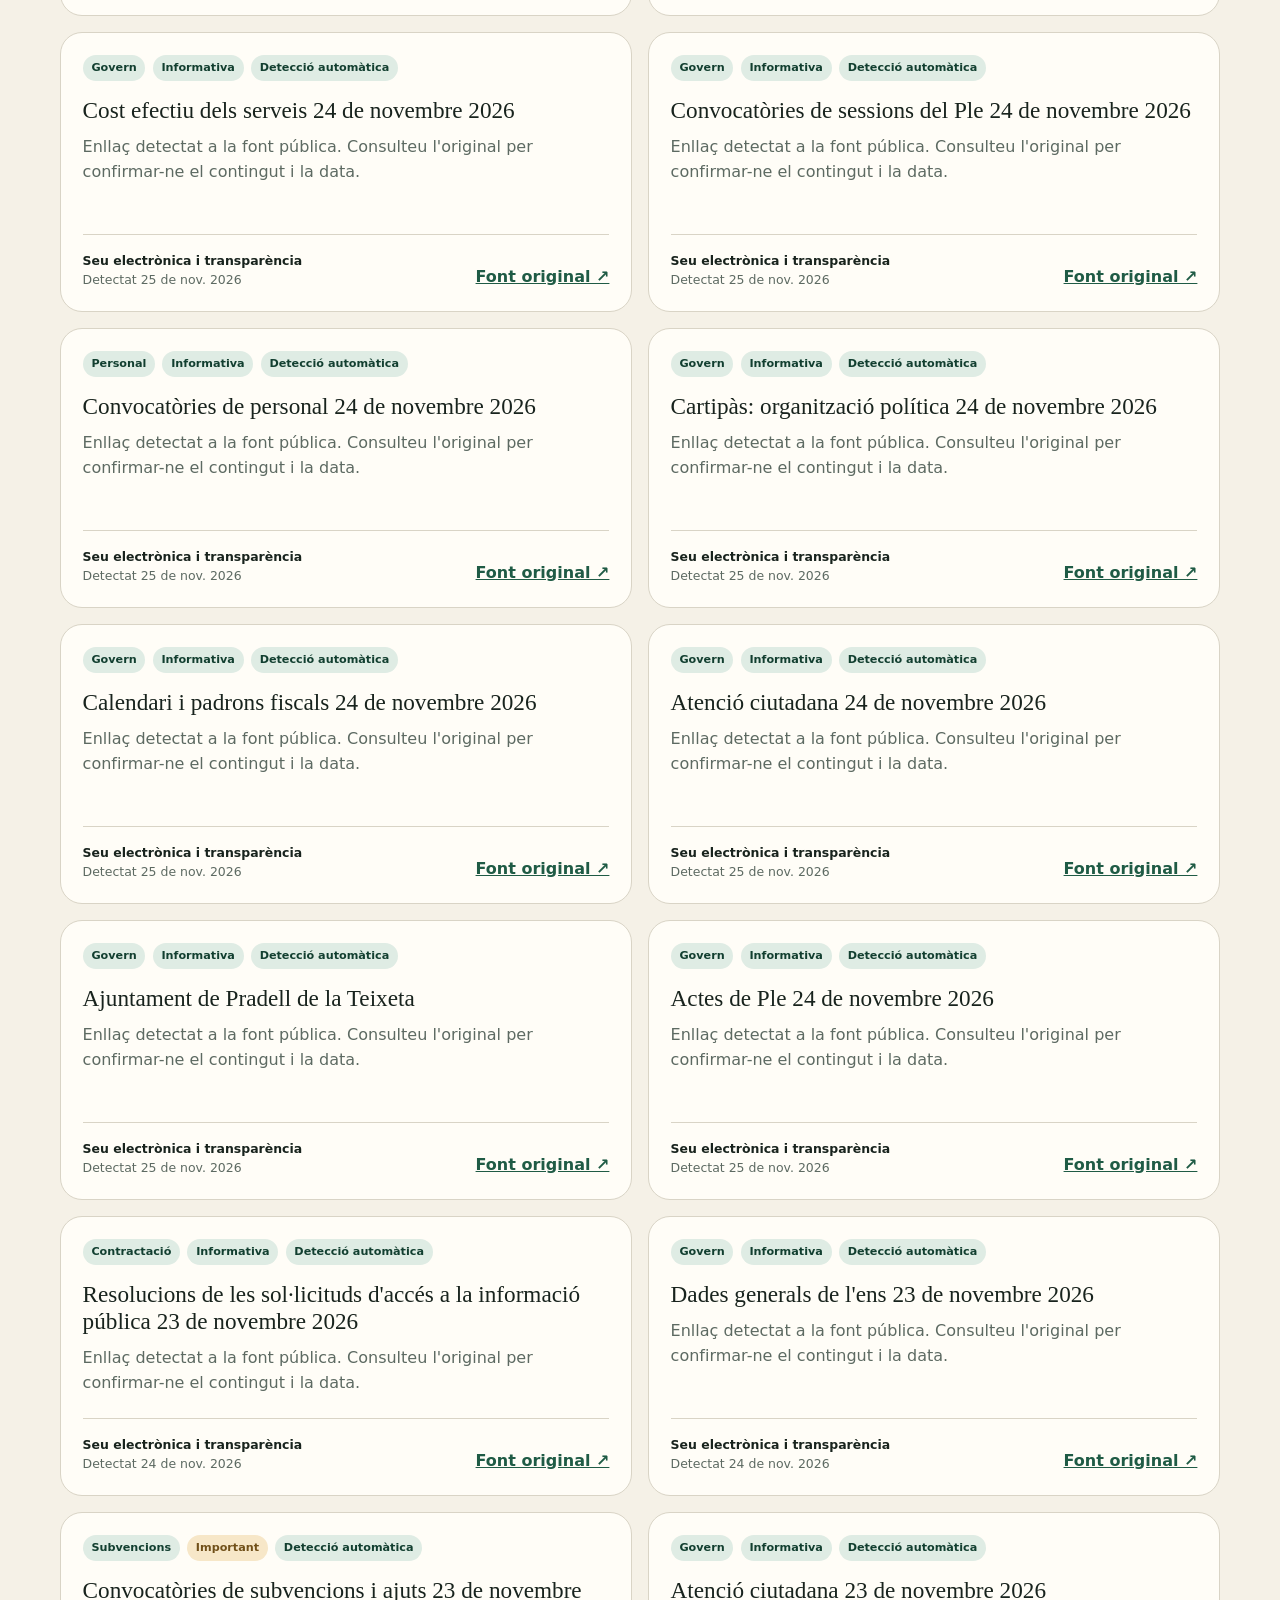
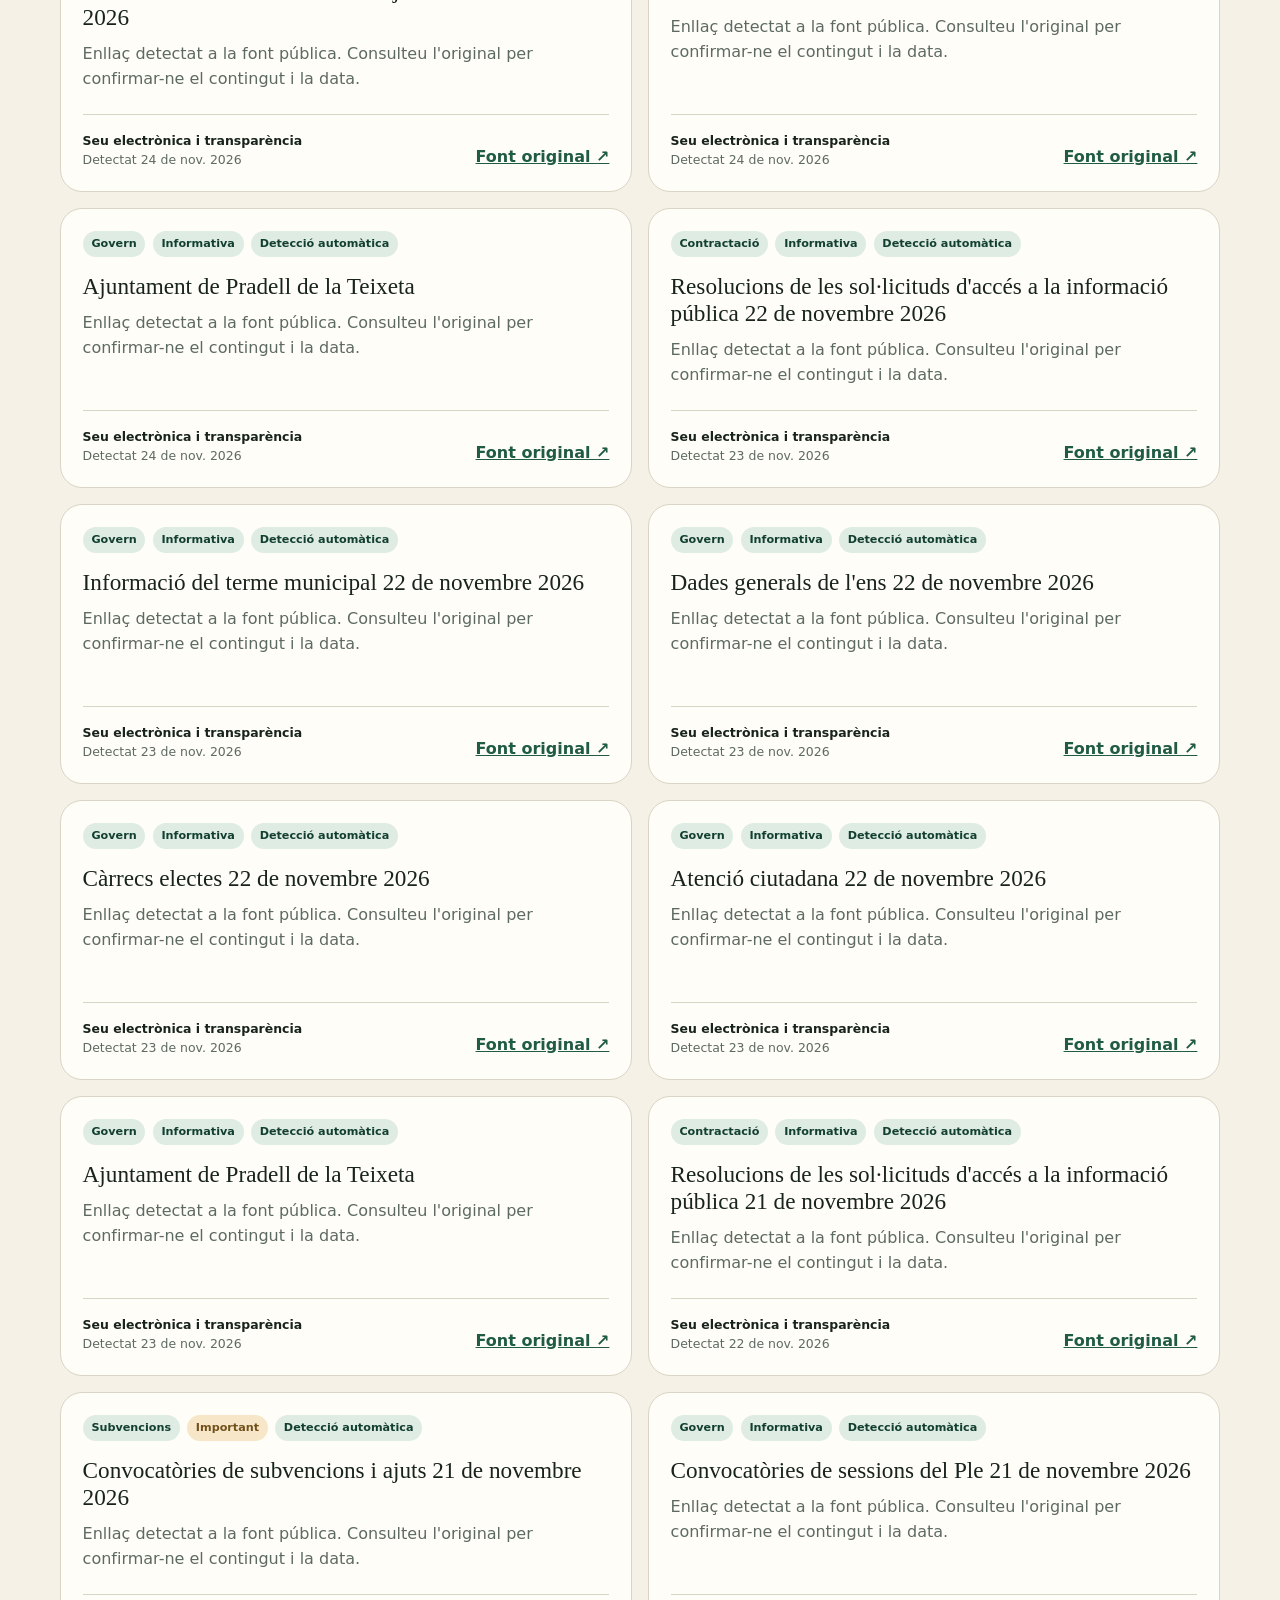
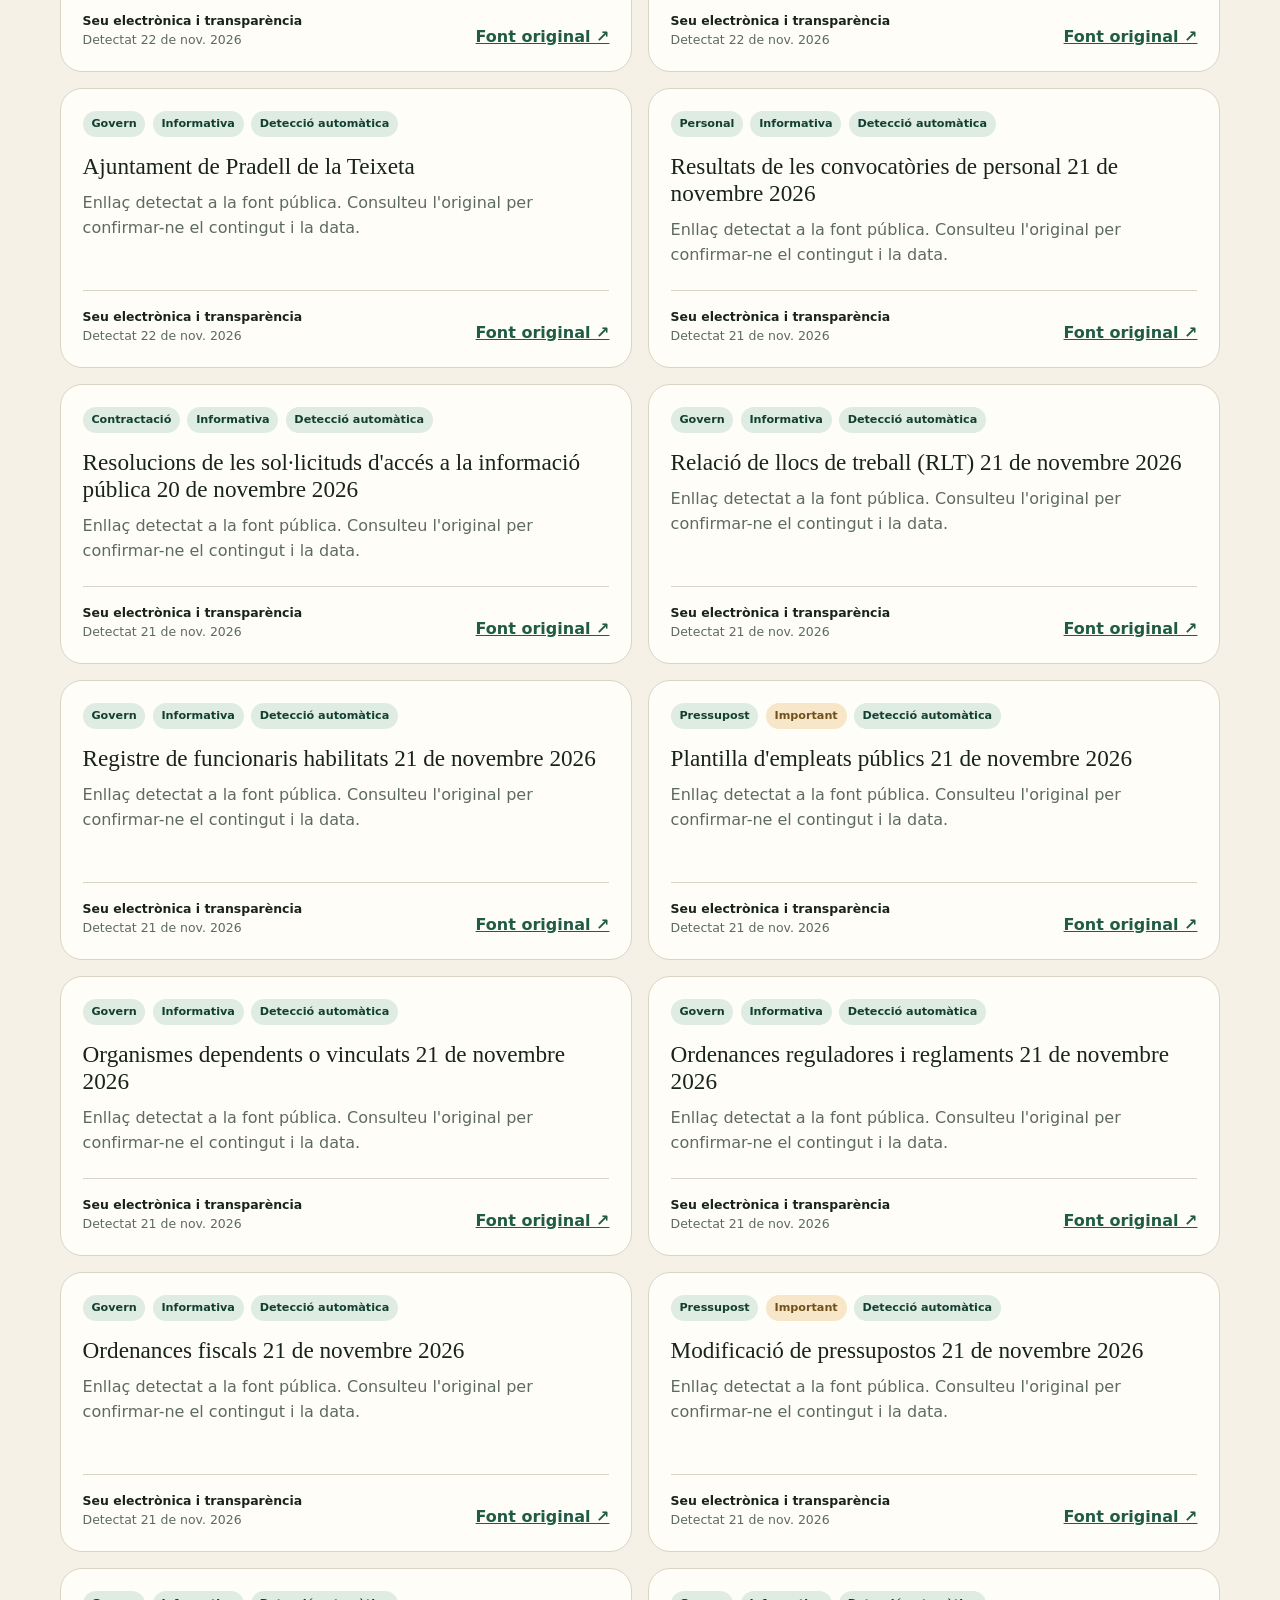
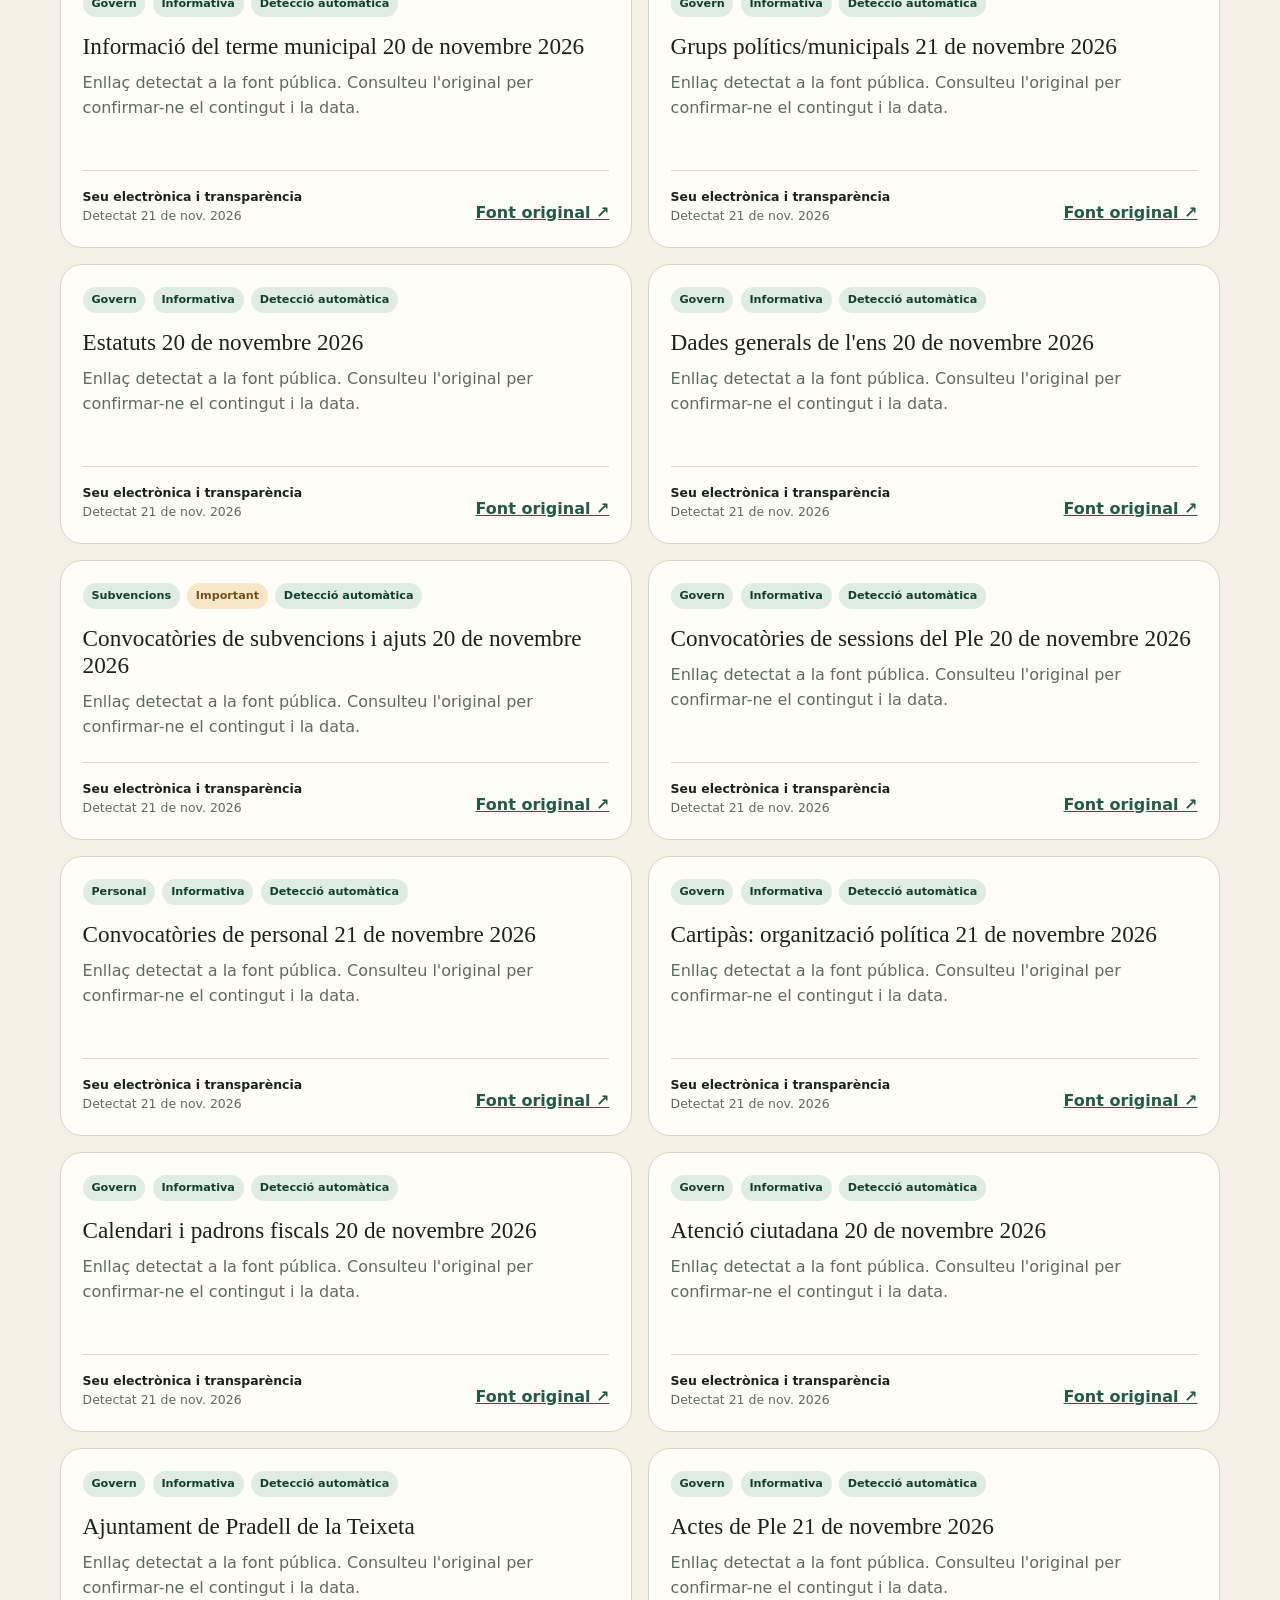
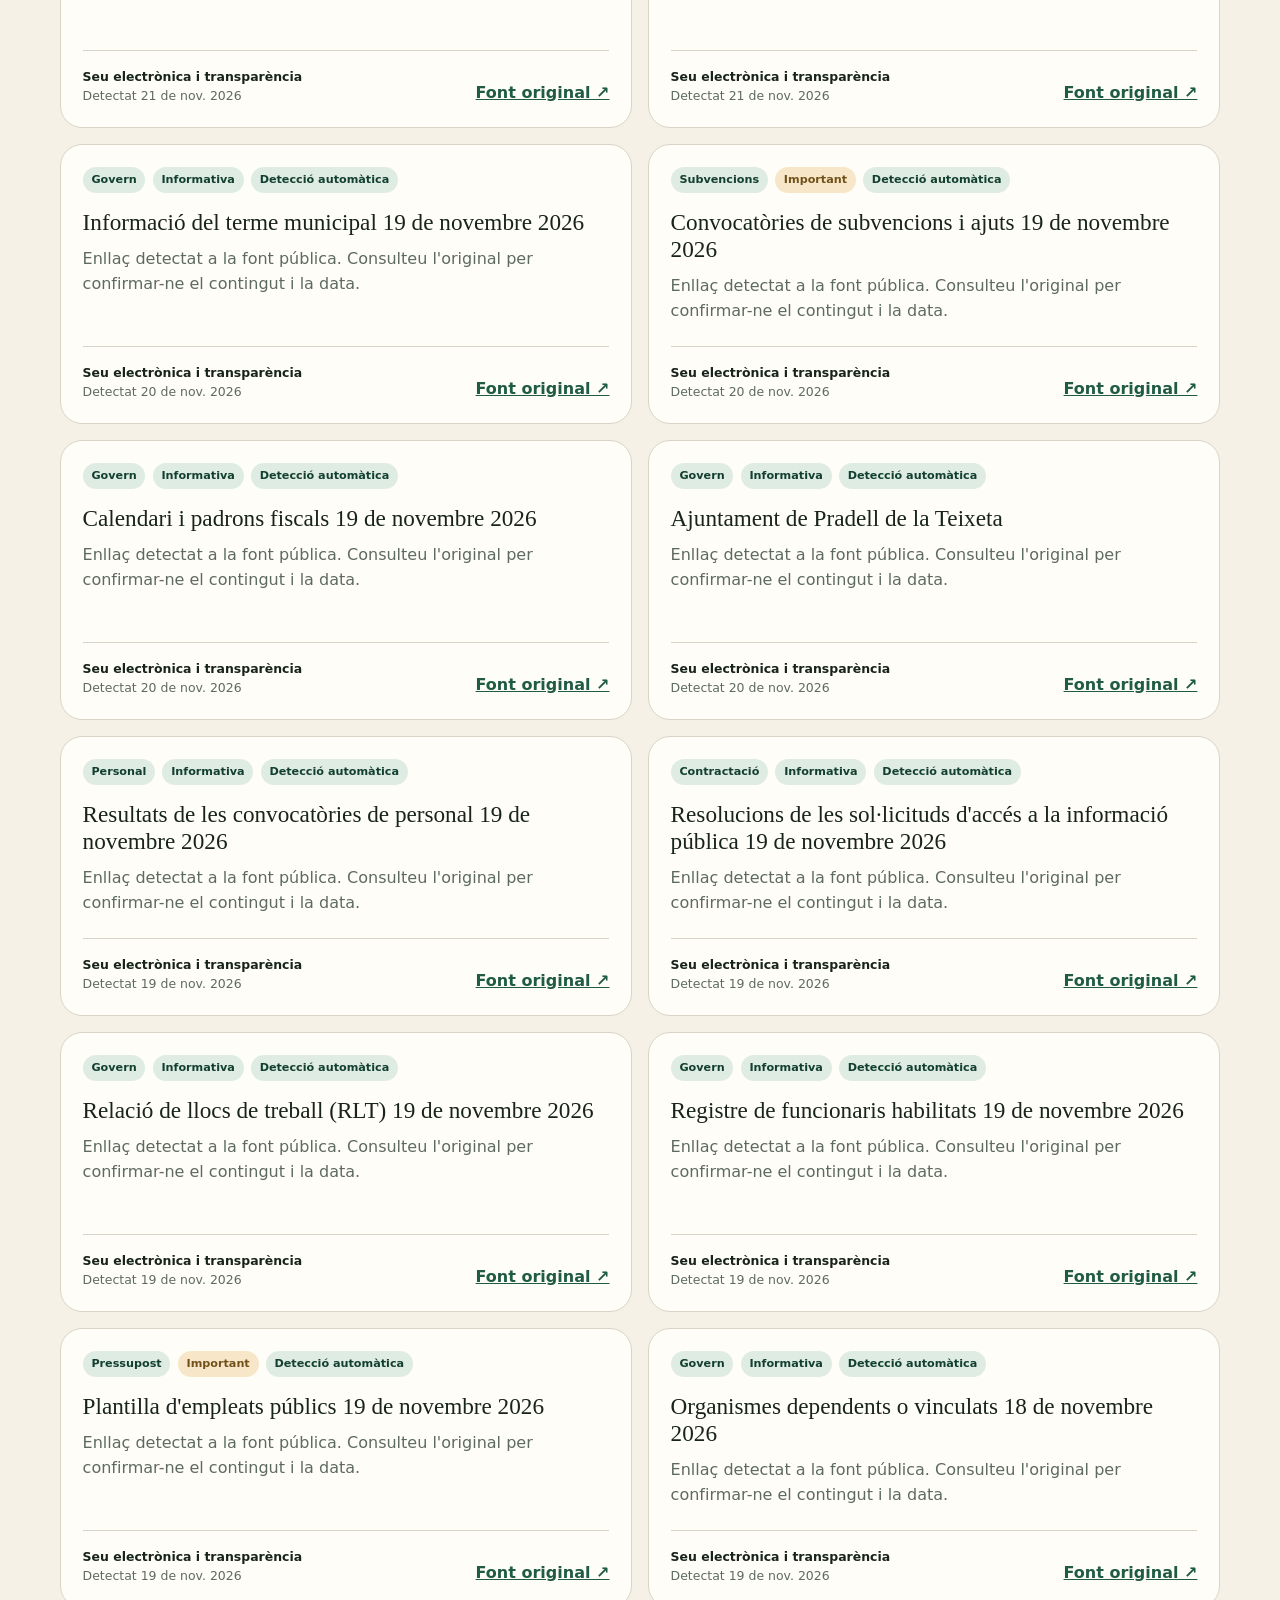
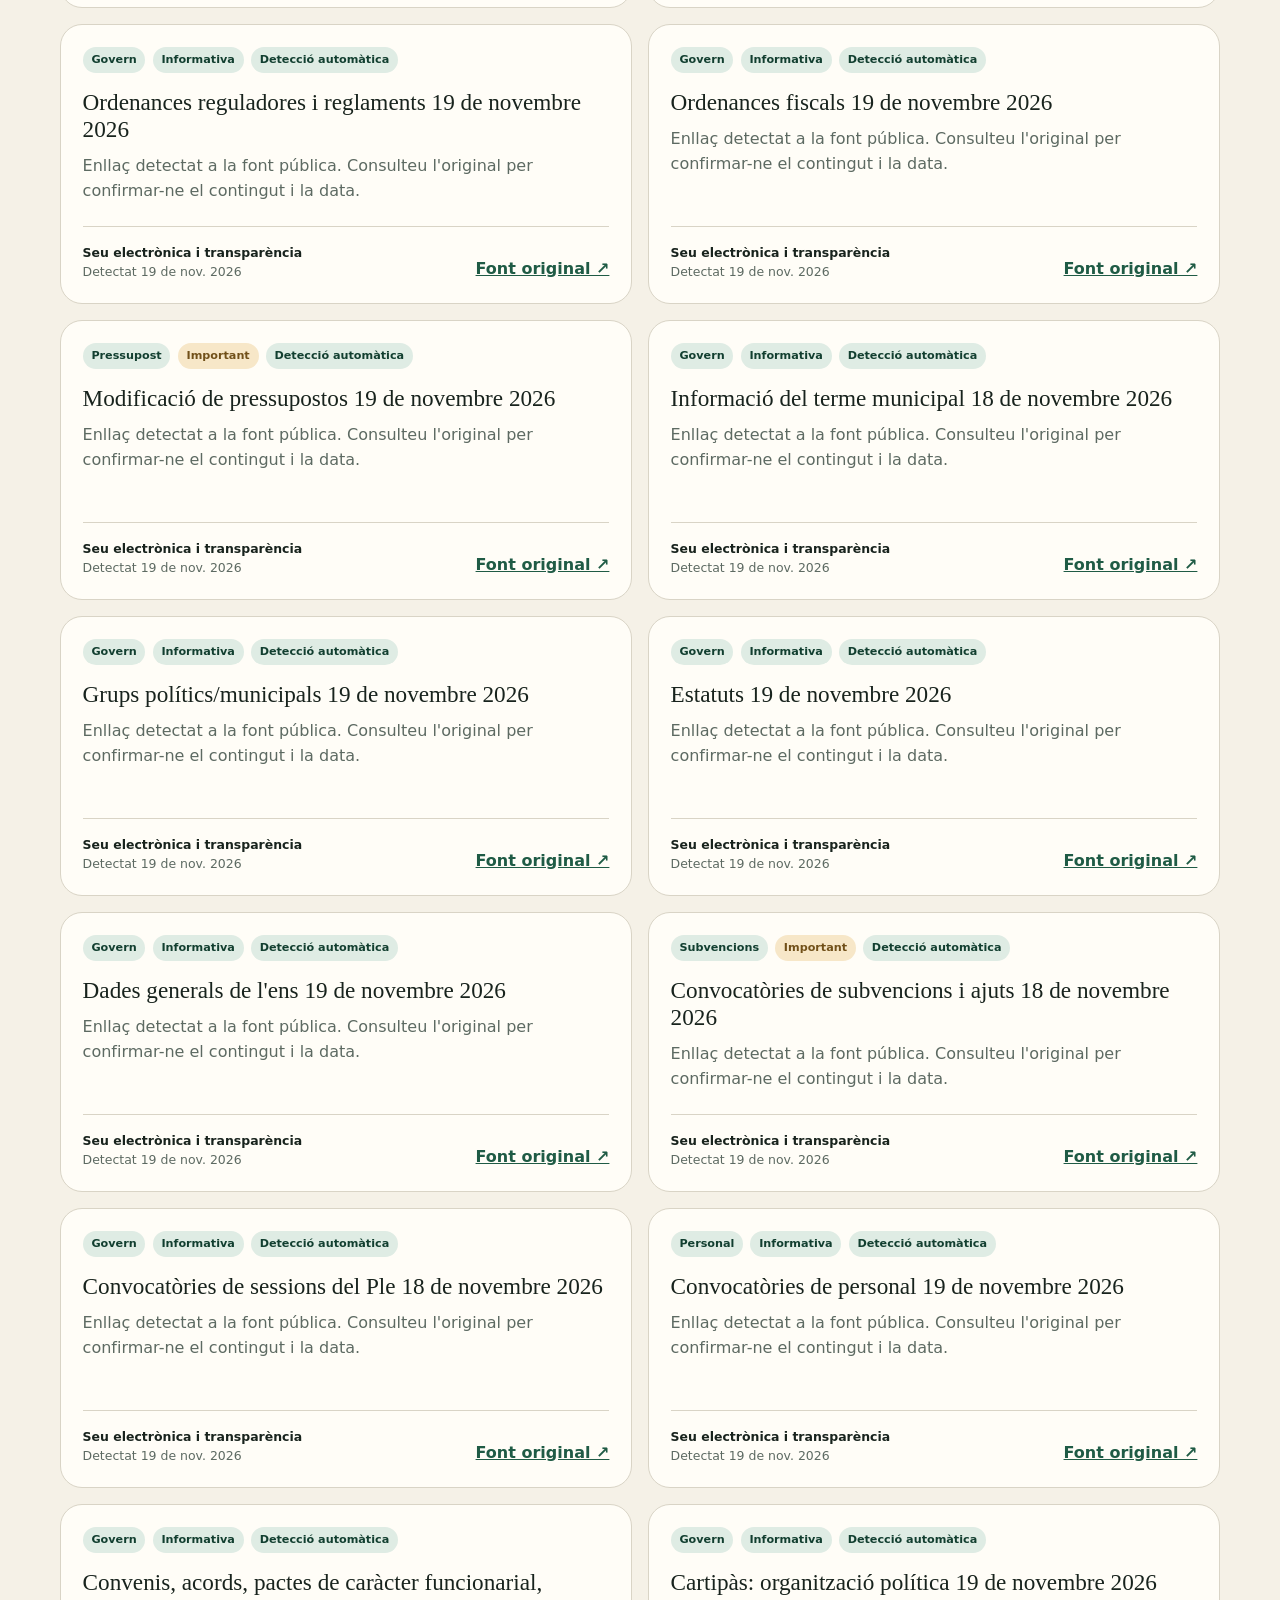
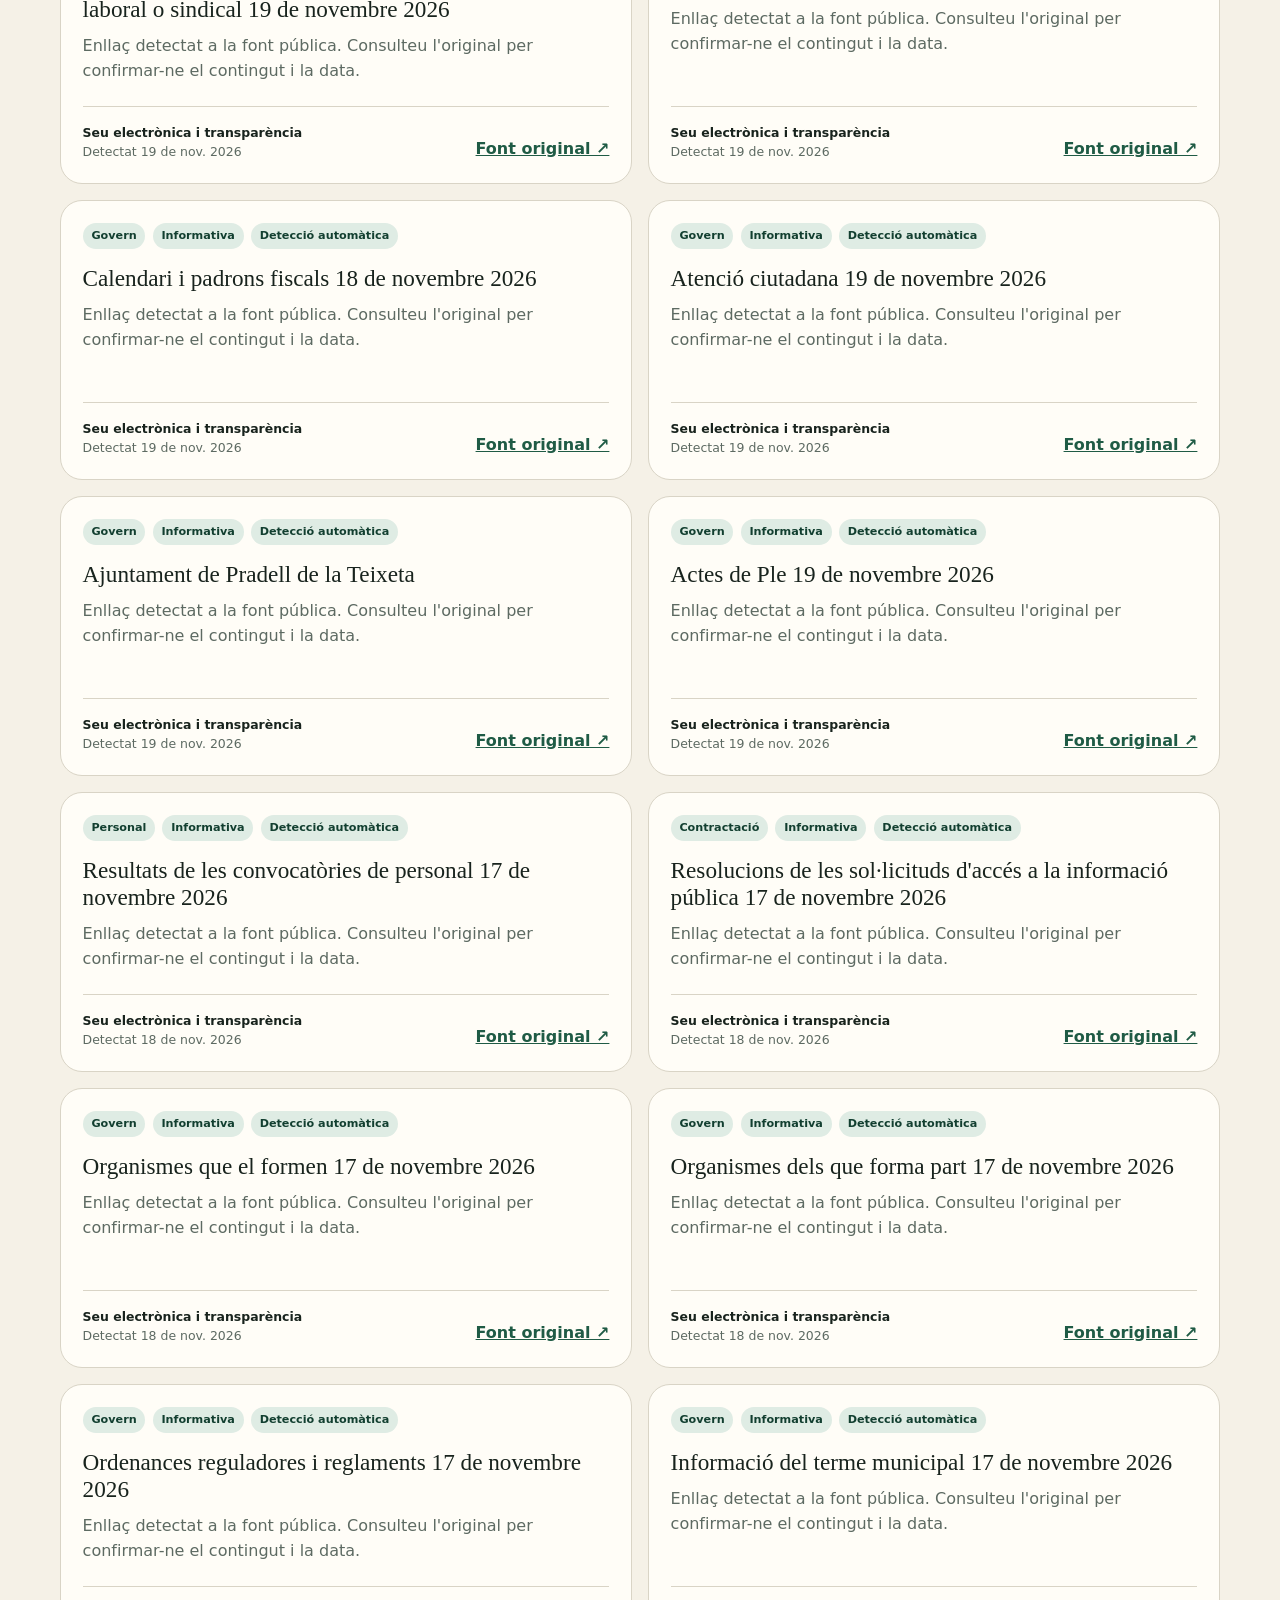
==== commit 7fdcfd49: "Actualització diària de PRADATA" ====
--- a/site/index.html
+++ b/site/index.html
@@ -53,11 +53,11 @@
           <aside class="freshness" aria-label="Estat de l'actualització">
             <span class="live-dot" aria-hidden="true"></span>
             <p>Darrera execució</p>
-            <strong id="last-updated">2026-11-24T18:49:58+01:00</strong>
+            <strong id="last-updated">2026-11-25T18:16:38+01:00</strong>
             <dl>
               <div>
                 <dt>Referències</dt>
-                <dd id="record-count">203</dd>
+                <dd id="record-count">225</dd>
               </div>
               <div>
                 <dt>Fonts vigilades</dt>
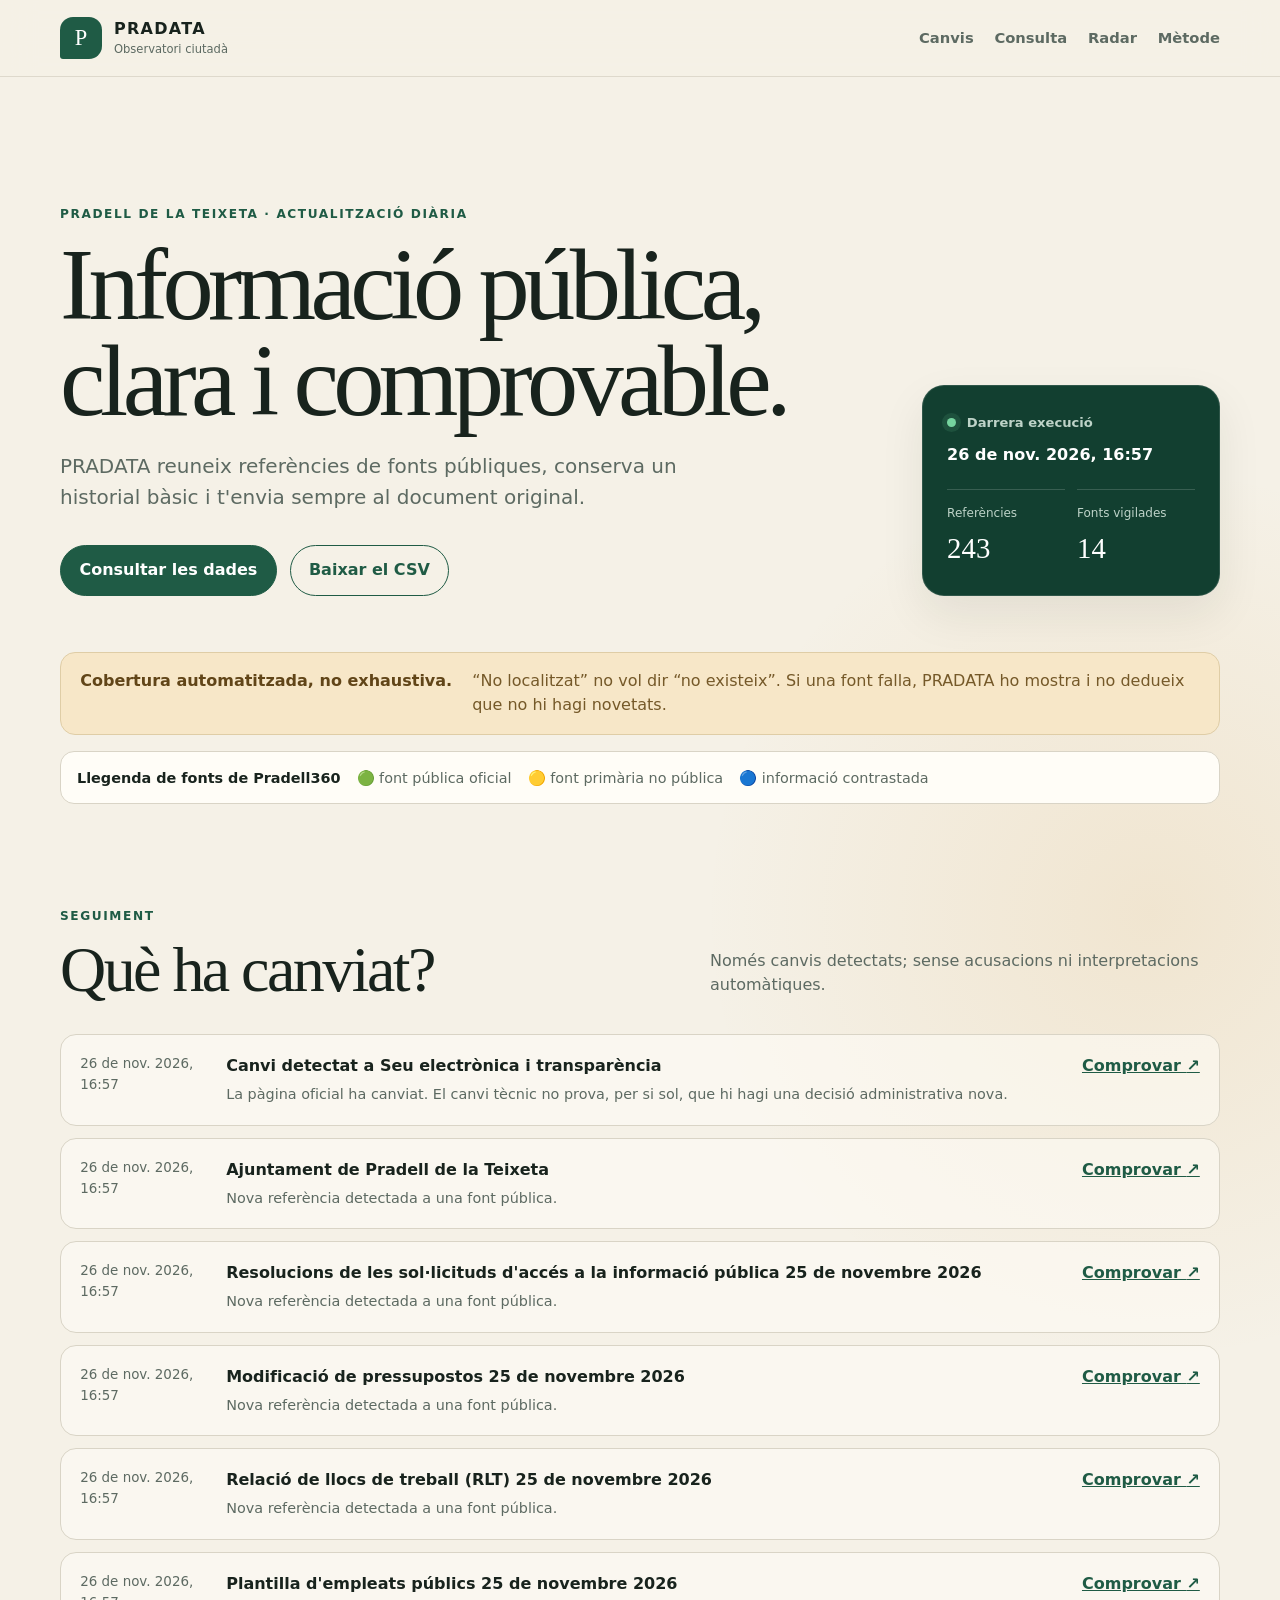
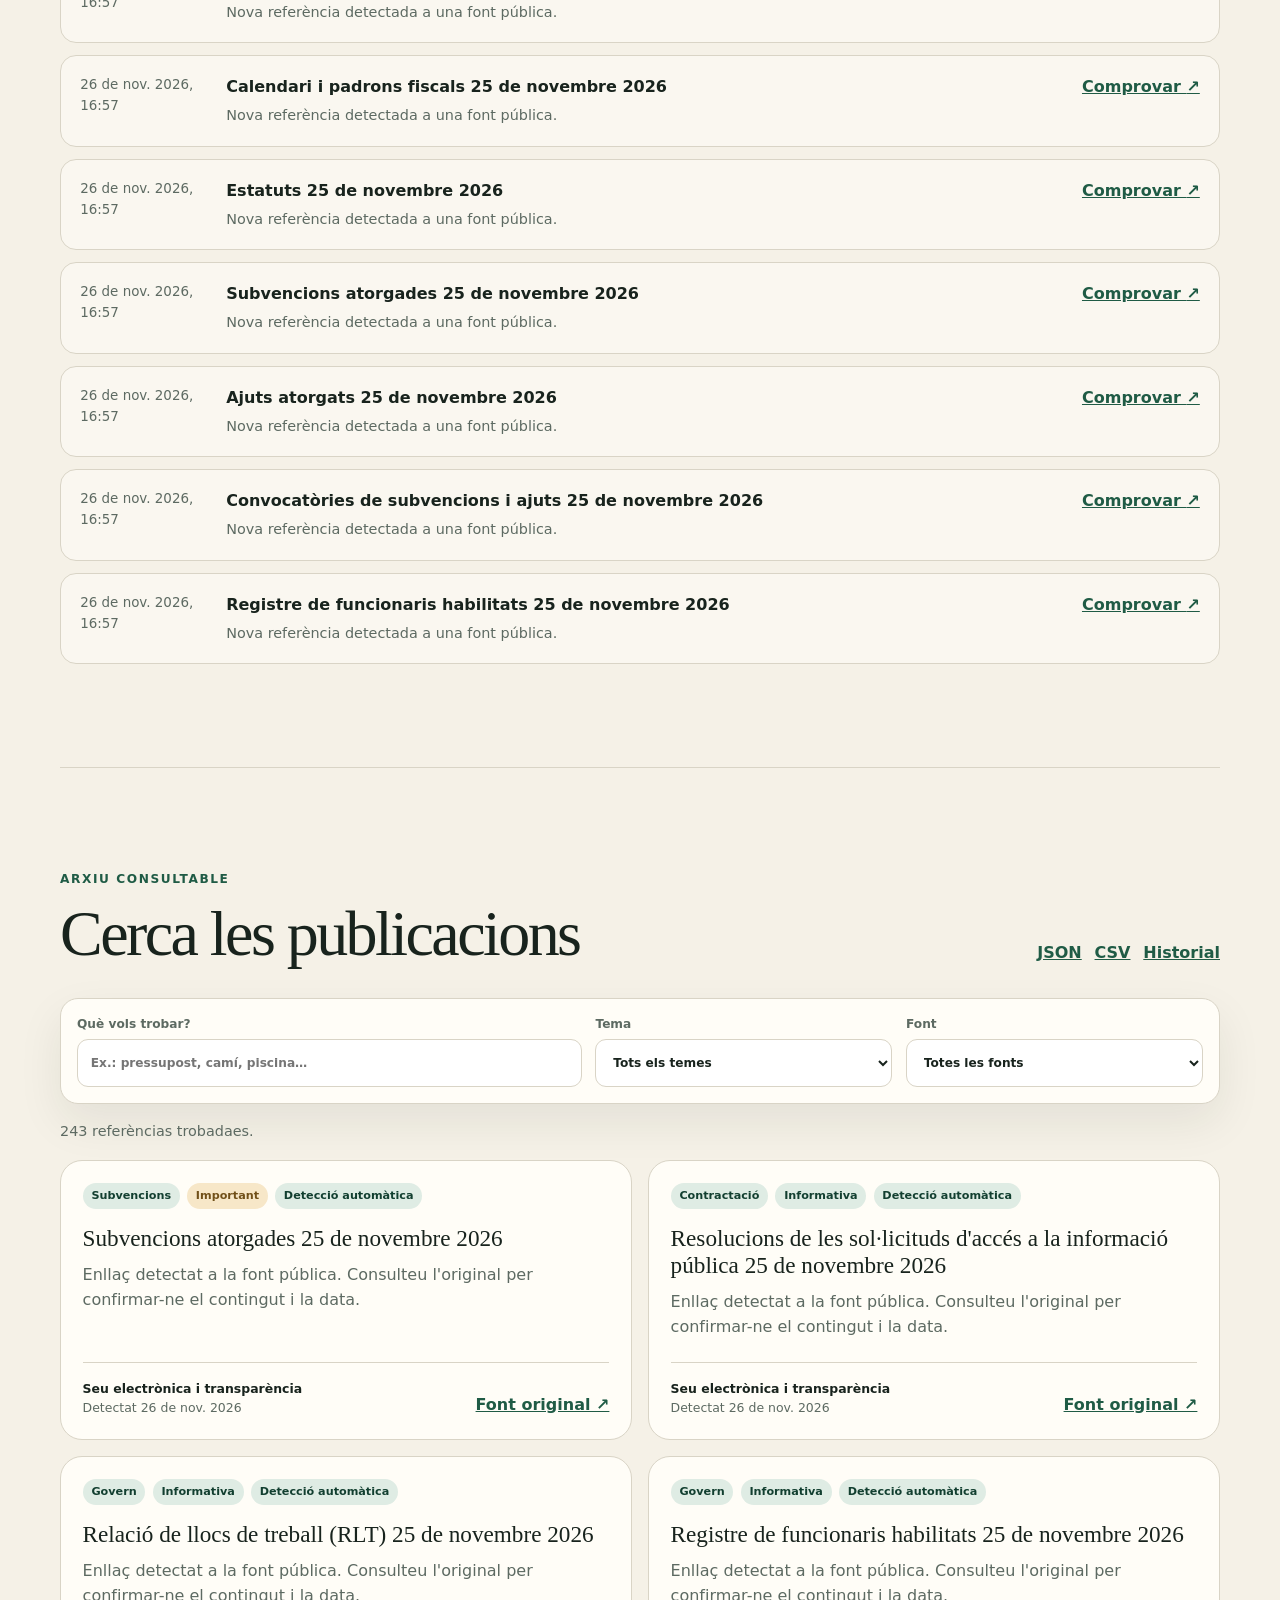
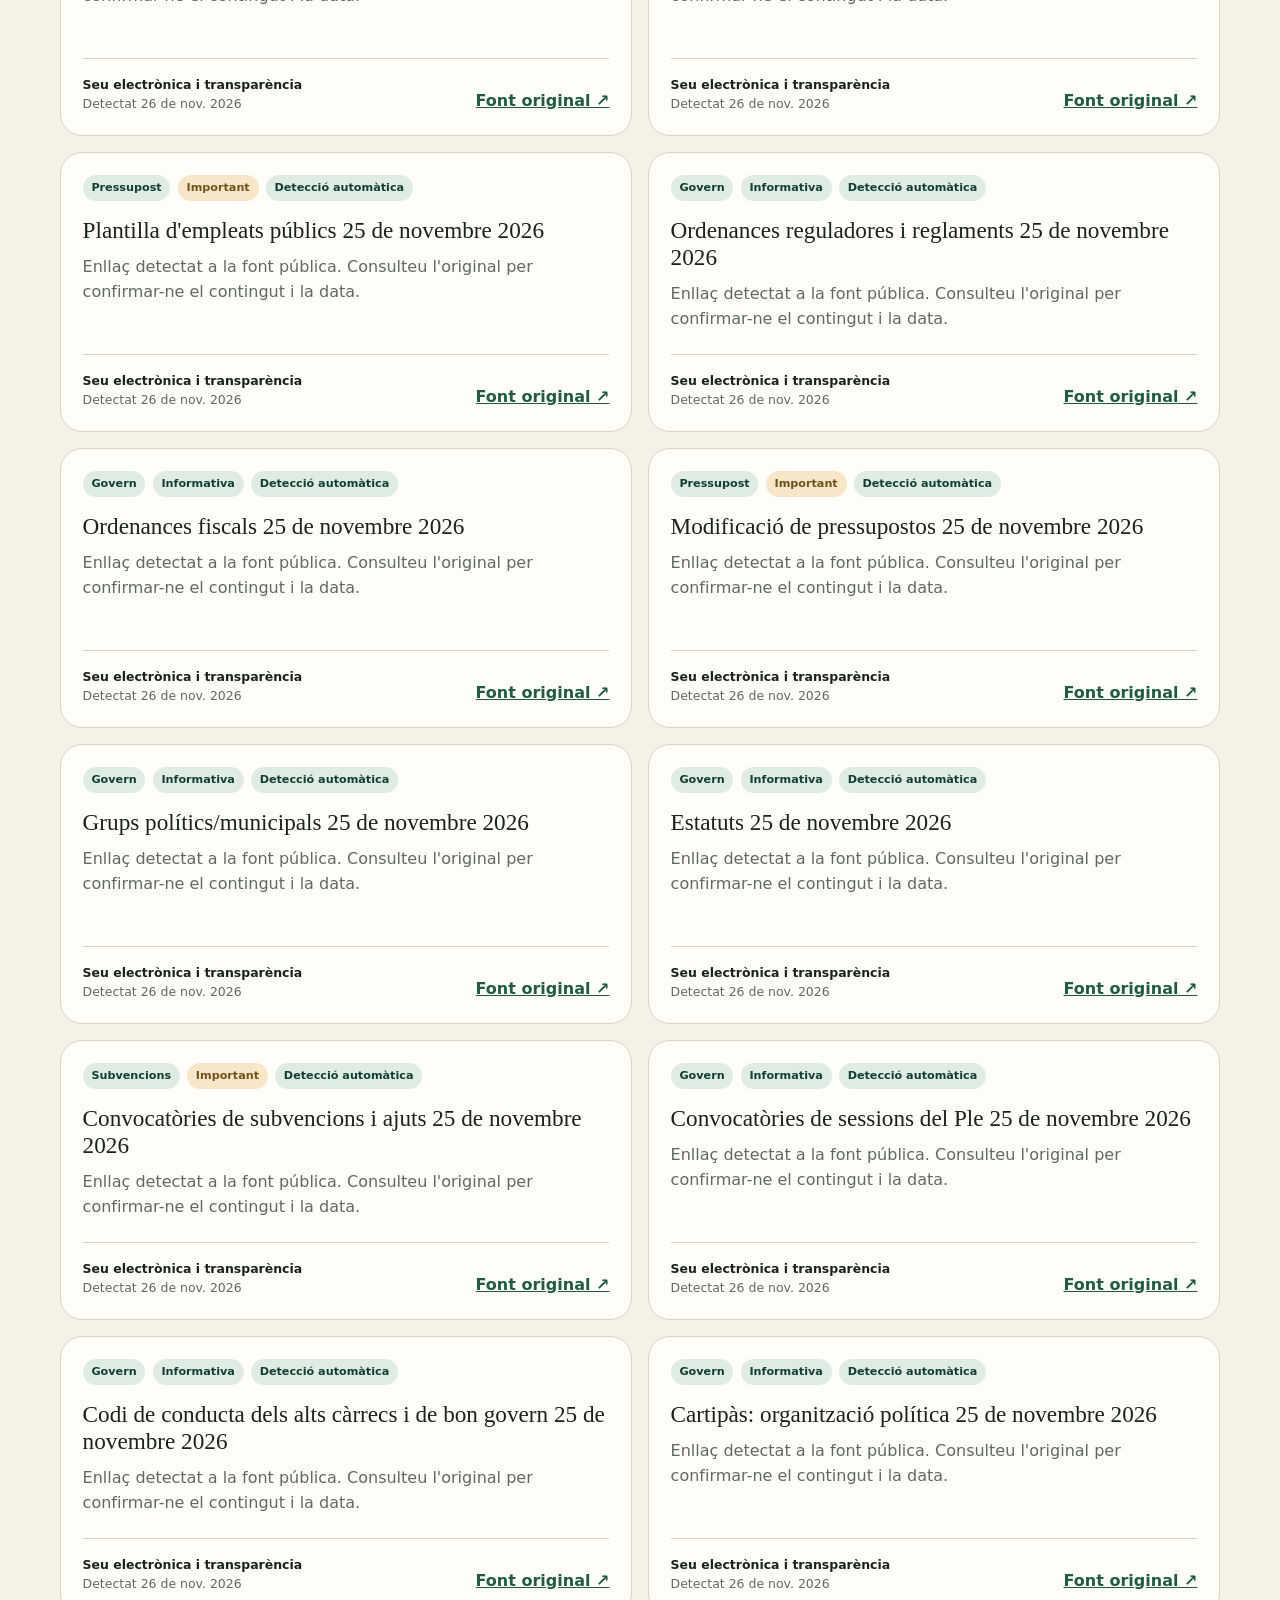
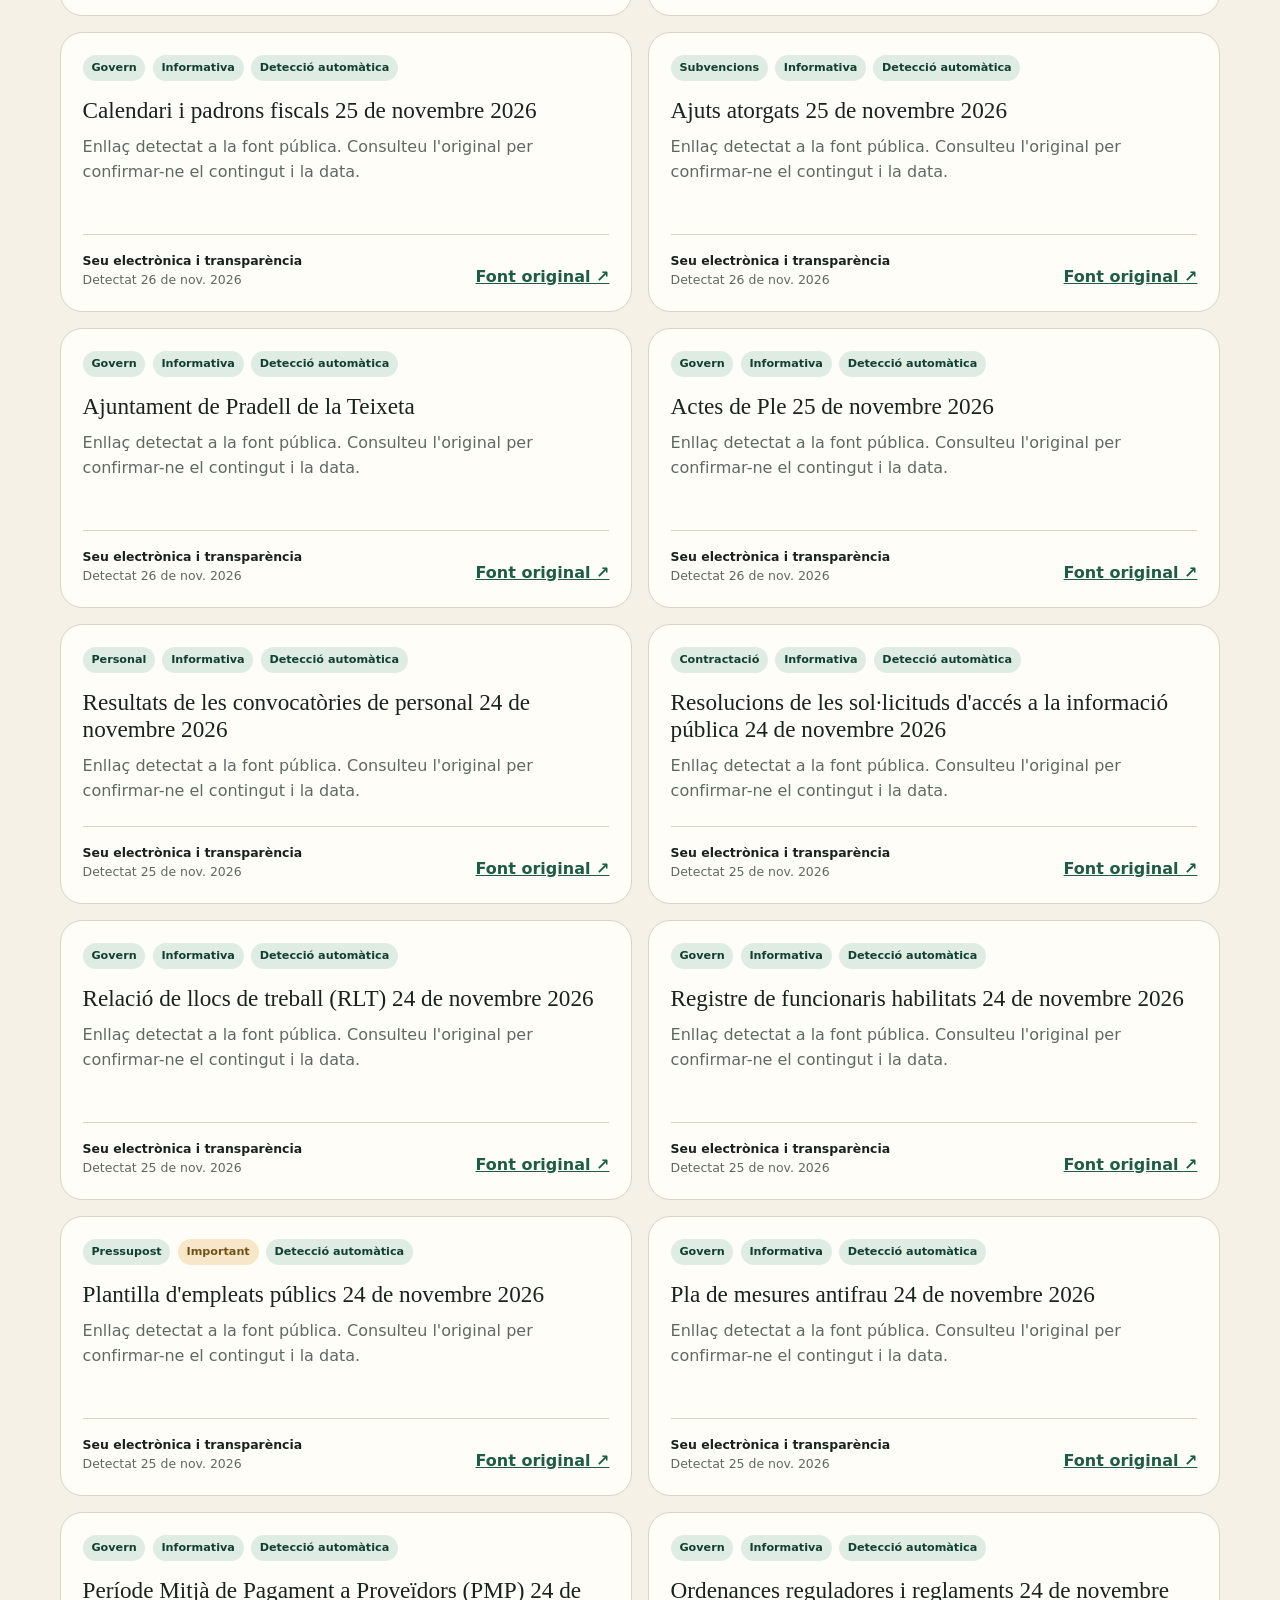
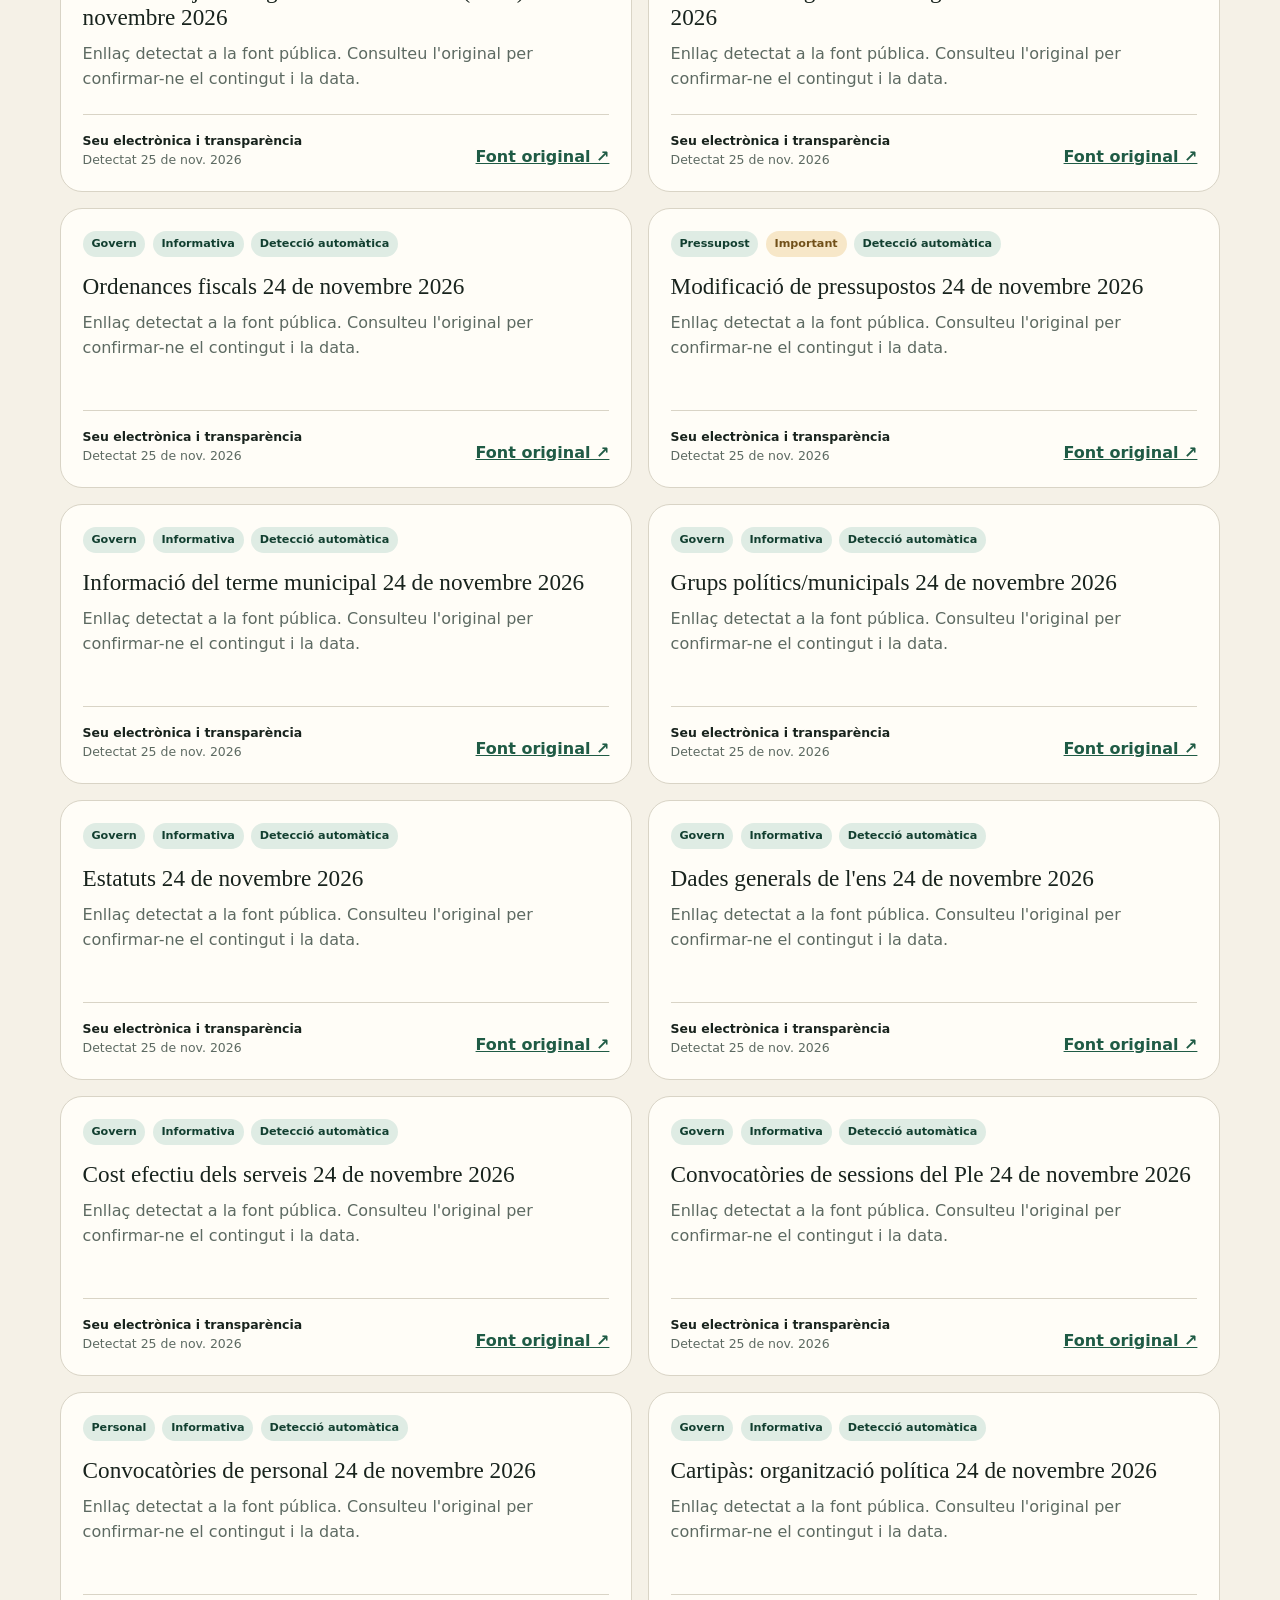
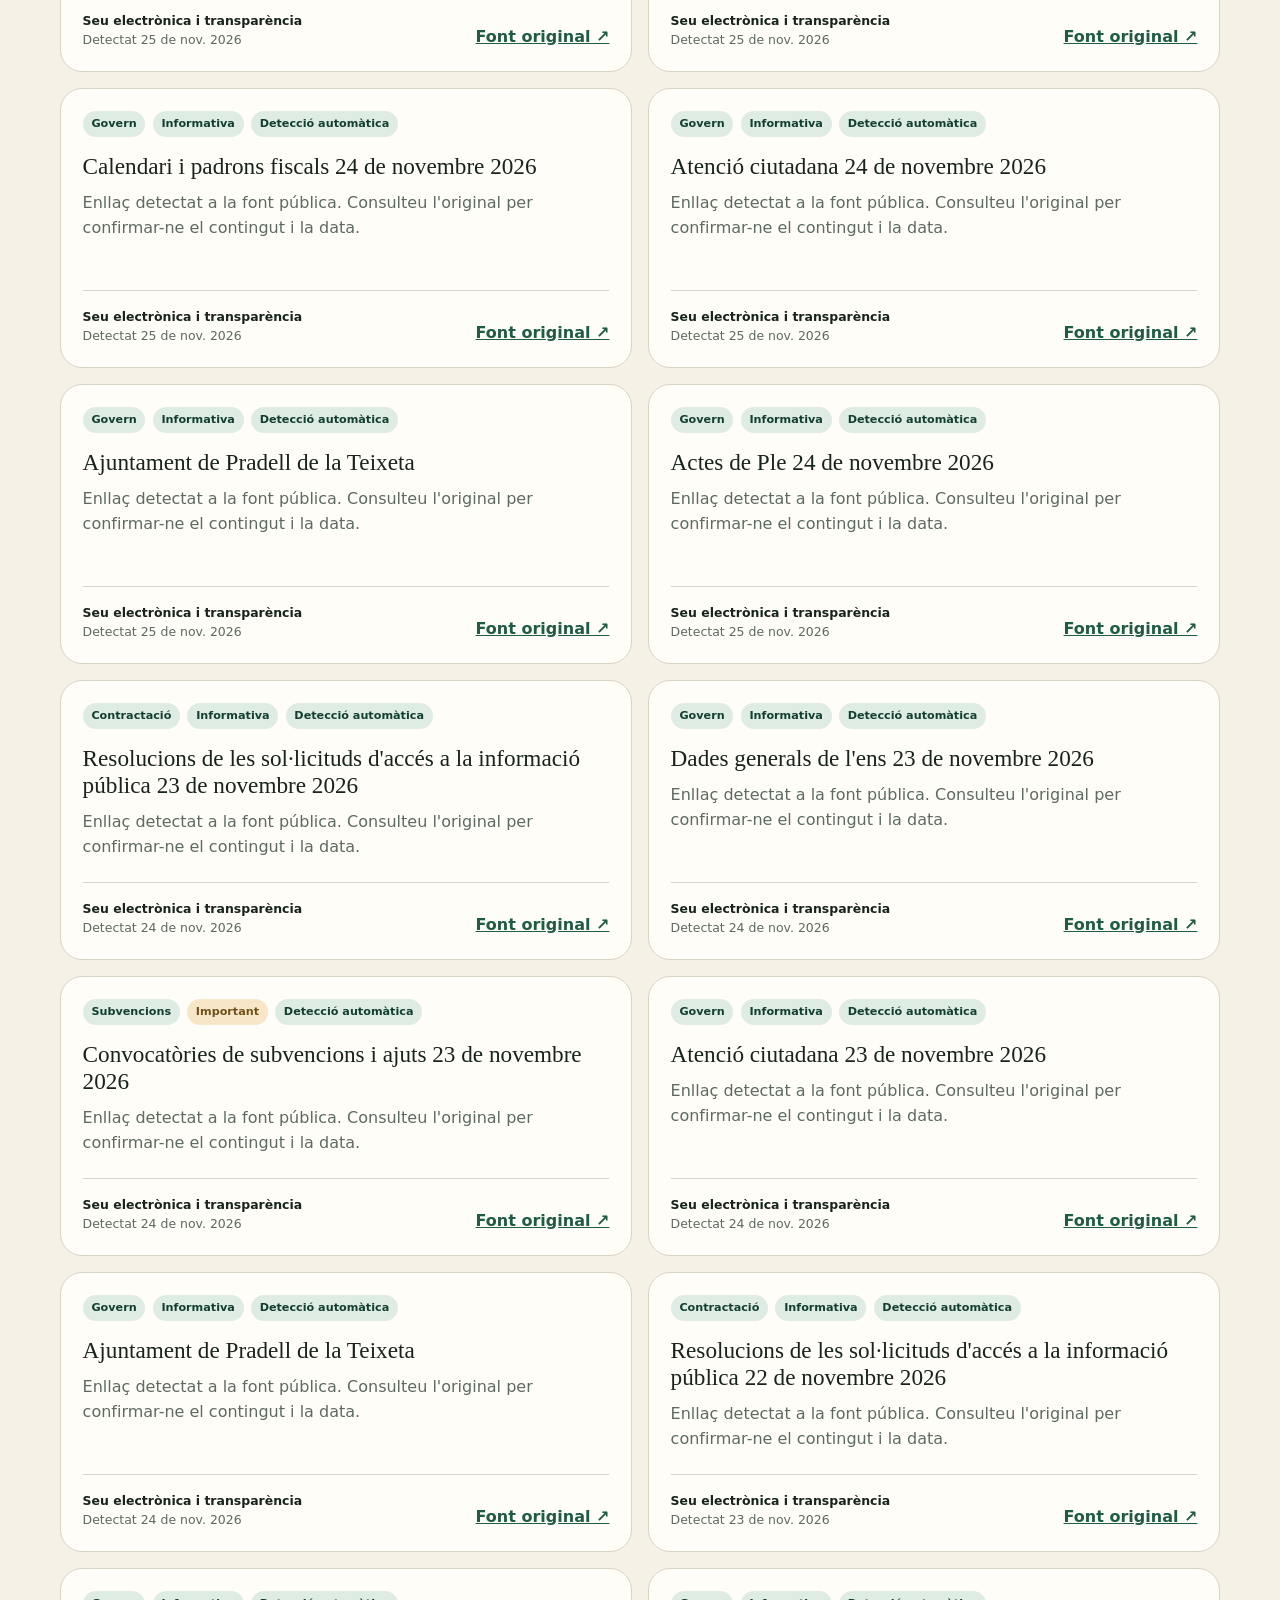
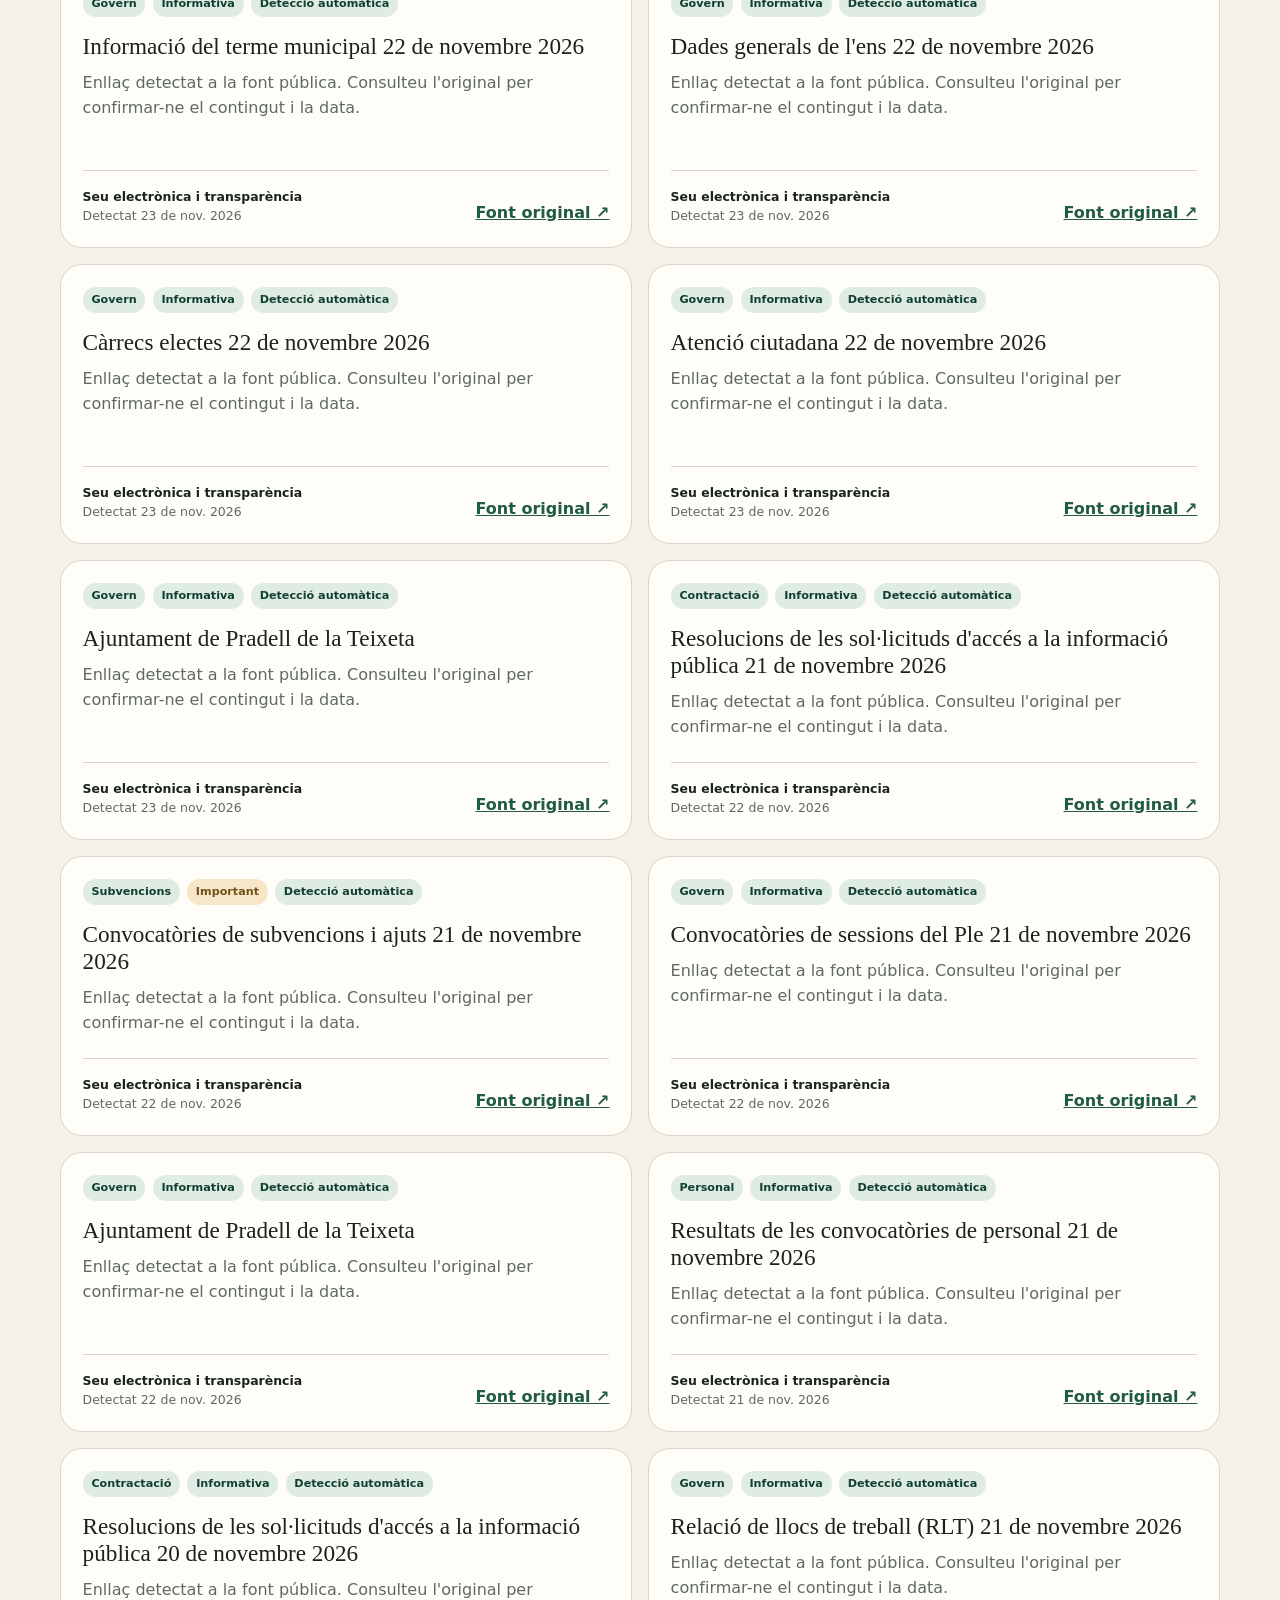
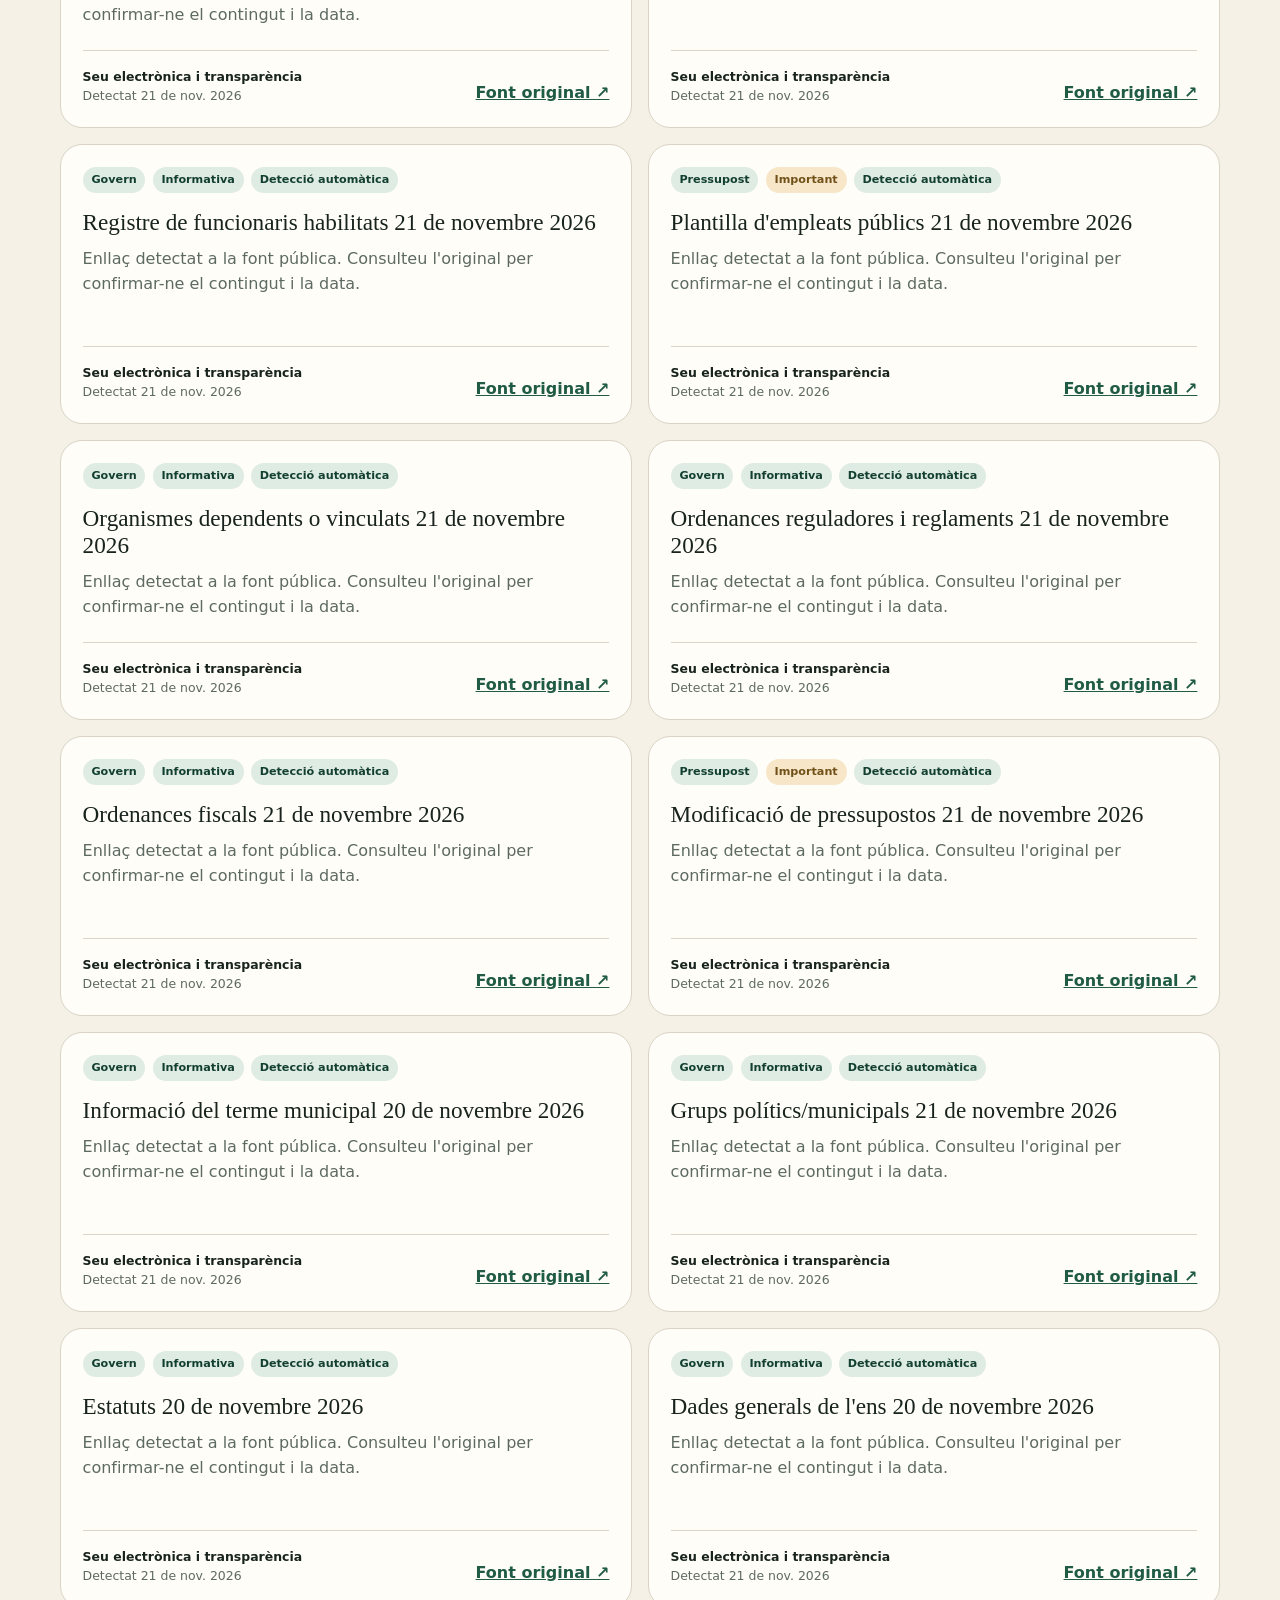
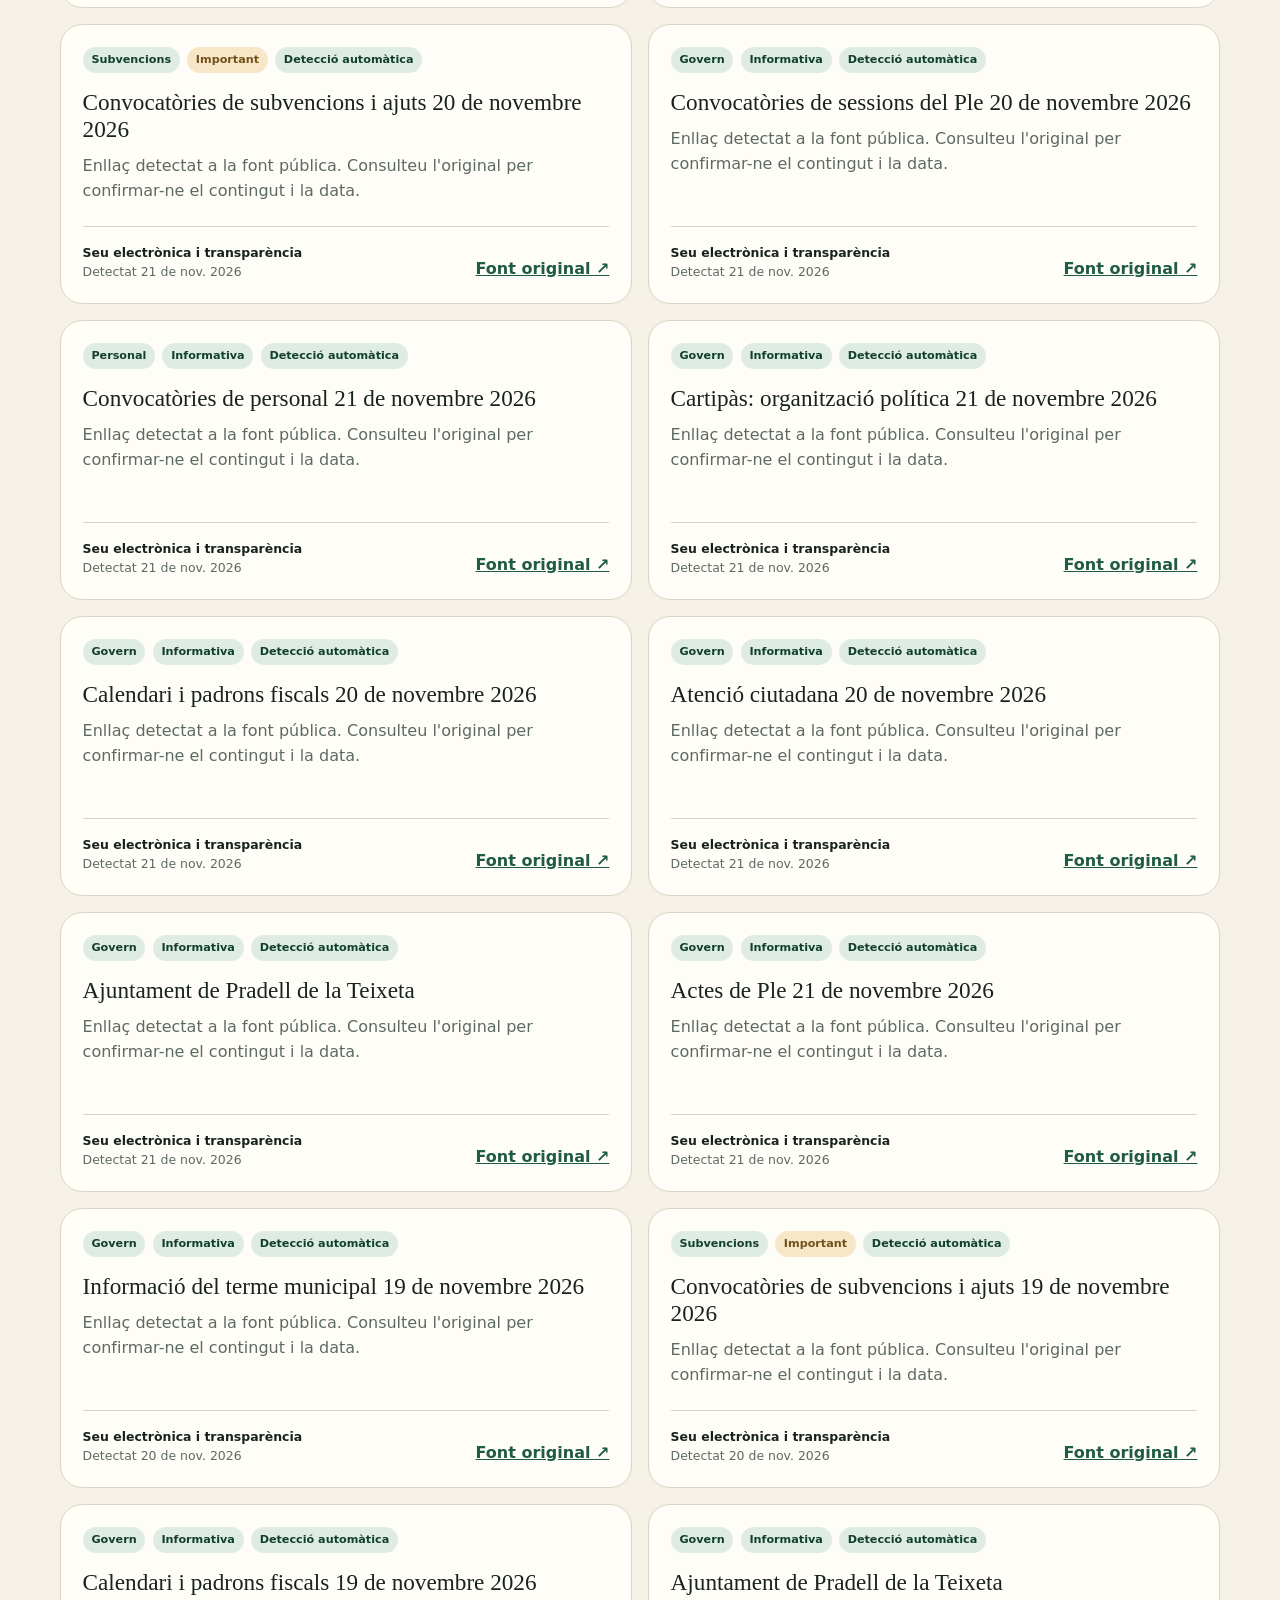
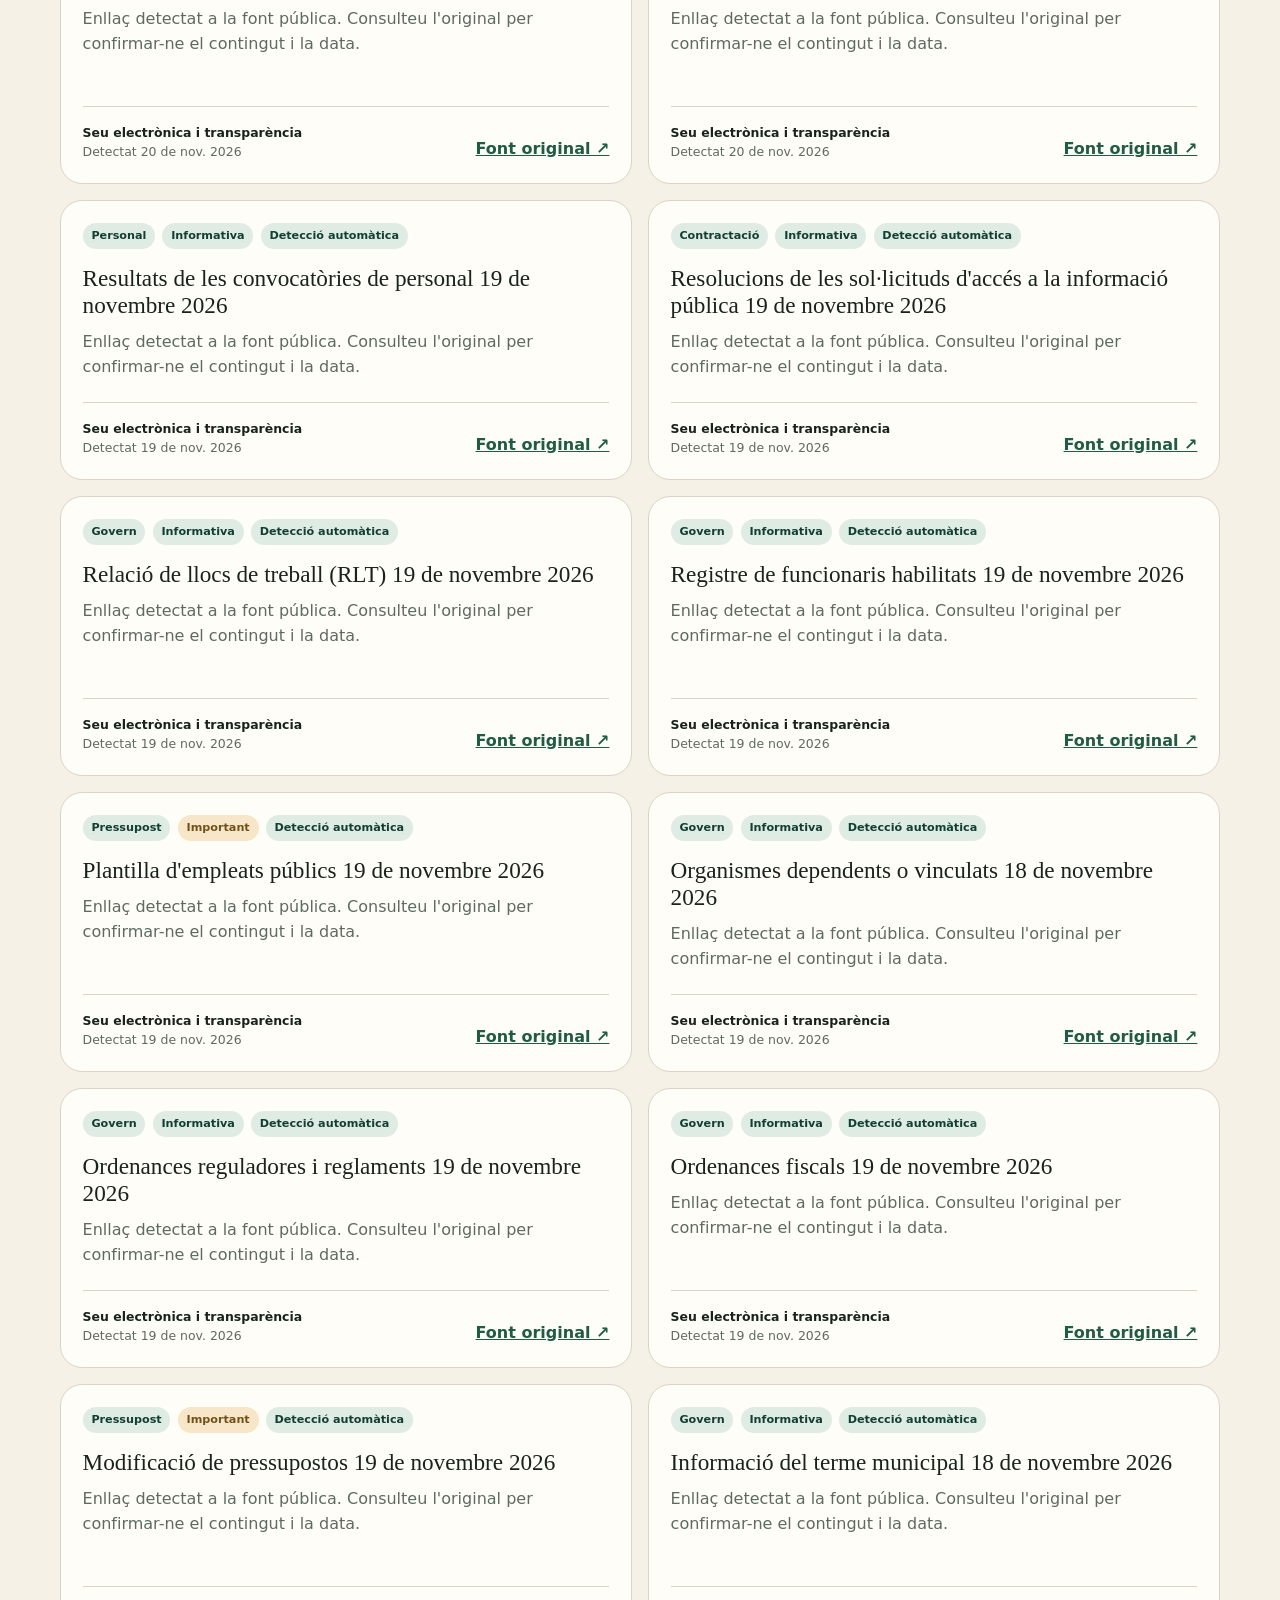
==== commit a38a5d8a: "Actualització diària de PRADATA" ====
--- a/site/index.html
+++ b/site/index.html
@@ -53,11 +53,11 @@
           <aside class="freshness" aria-label="Estat de l'actualització">
             <span class="live-dot" aria-hidden="true"></span>
             <p>Darrera execució</p>
-            <strong id="last-updated">2026-11-25T18:16:38+01:00</strong>
+            <strong id="last-updated">2026-11-26T17:57:37+01:00</strong>
             <dl>
               <div>
                 <dt>Referències</dt>
-                <dd id="record-count">225</dd>
+                <dd id="record-count">243</dd>
               </div>
               <div>
                 <dt>Fonts vigilades</dt>
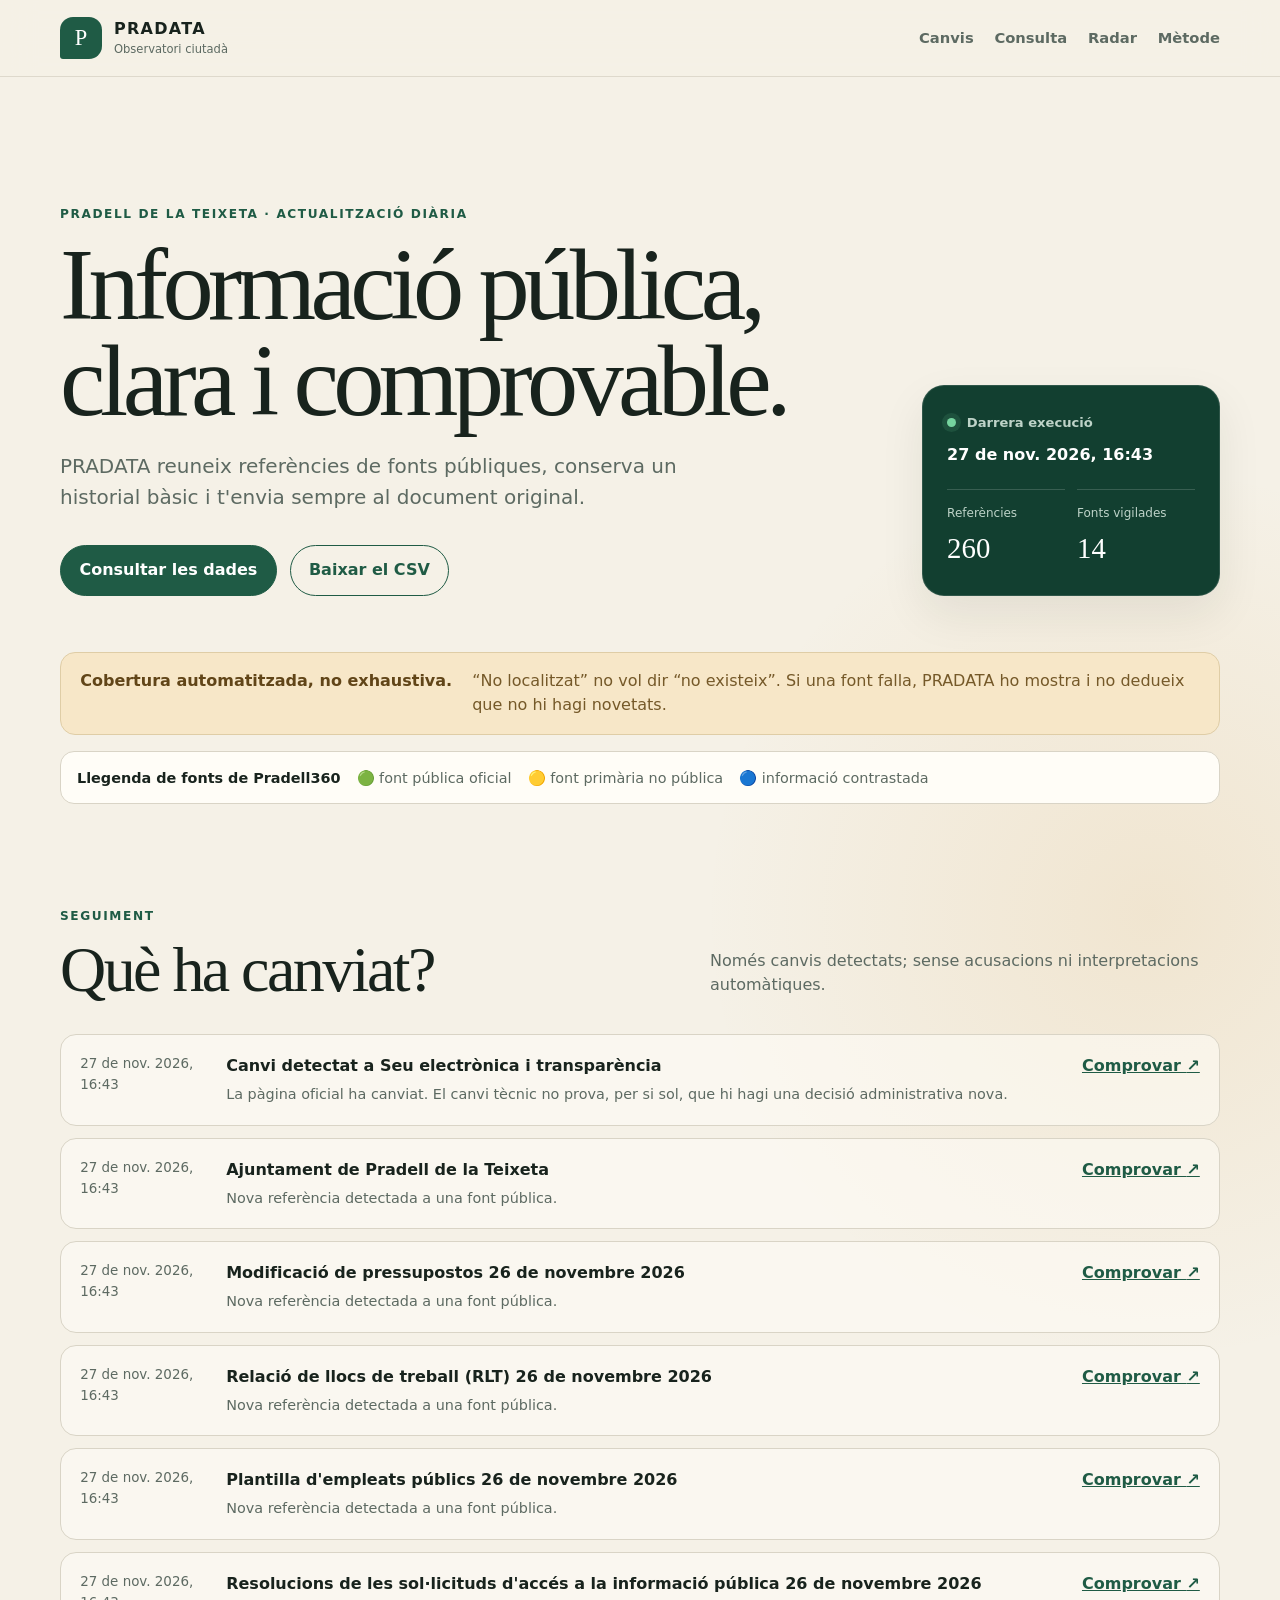
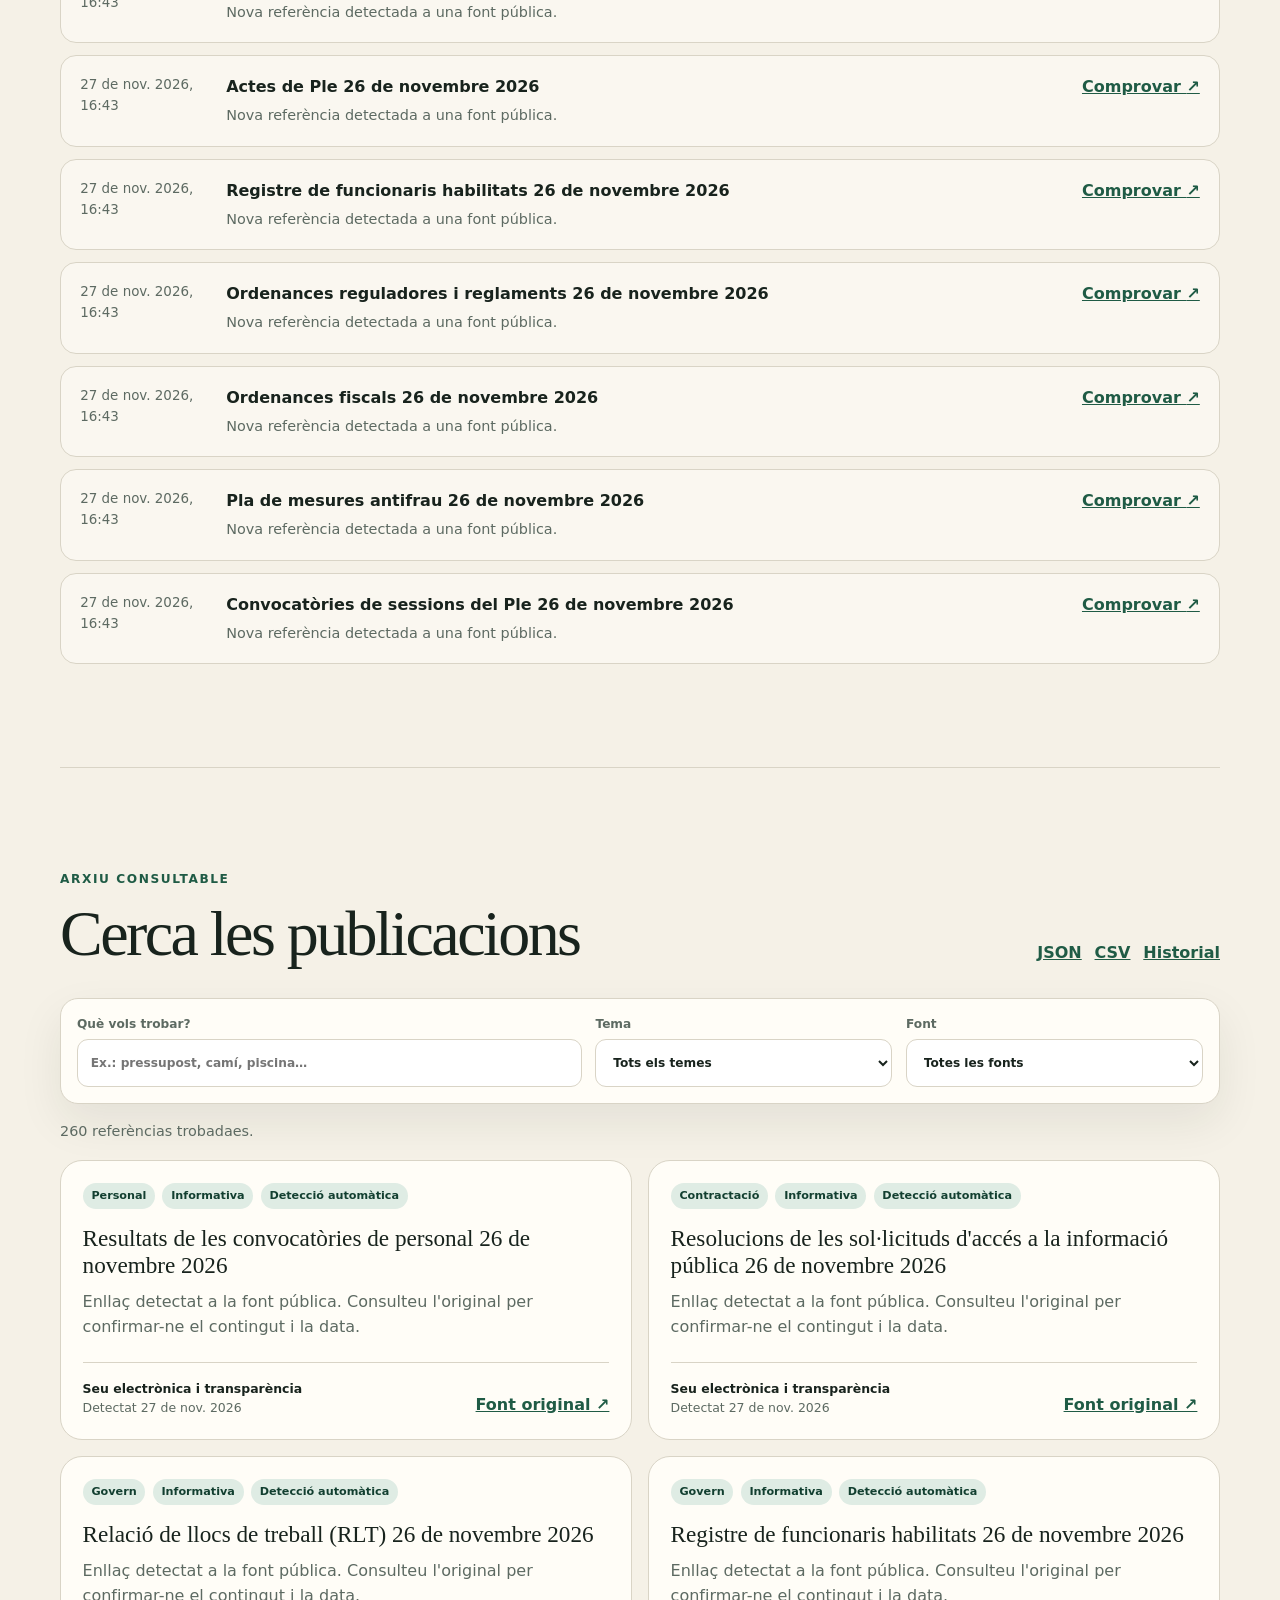
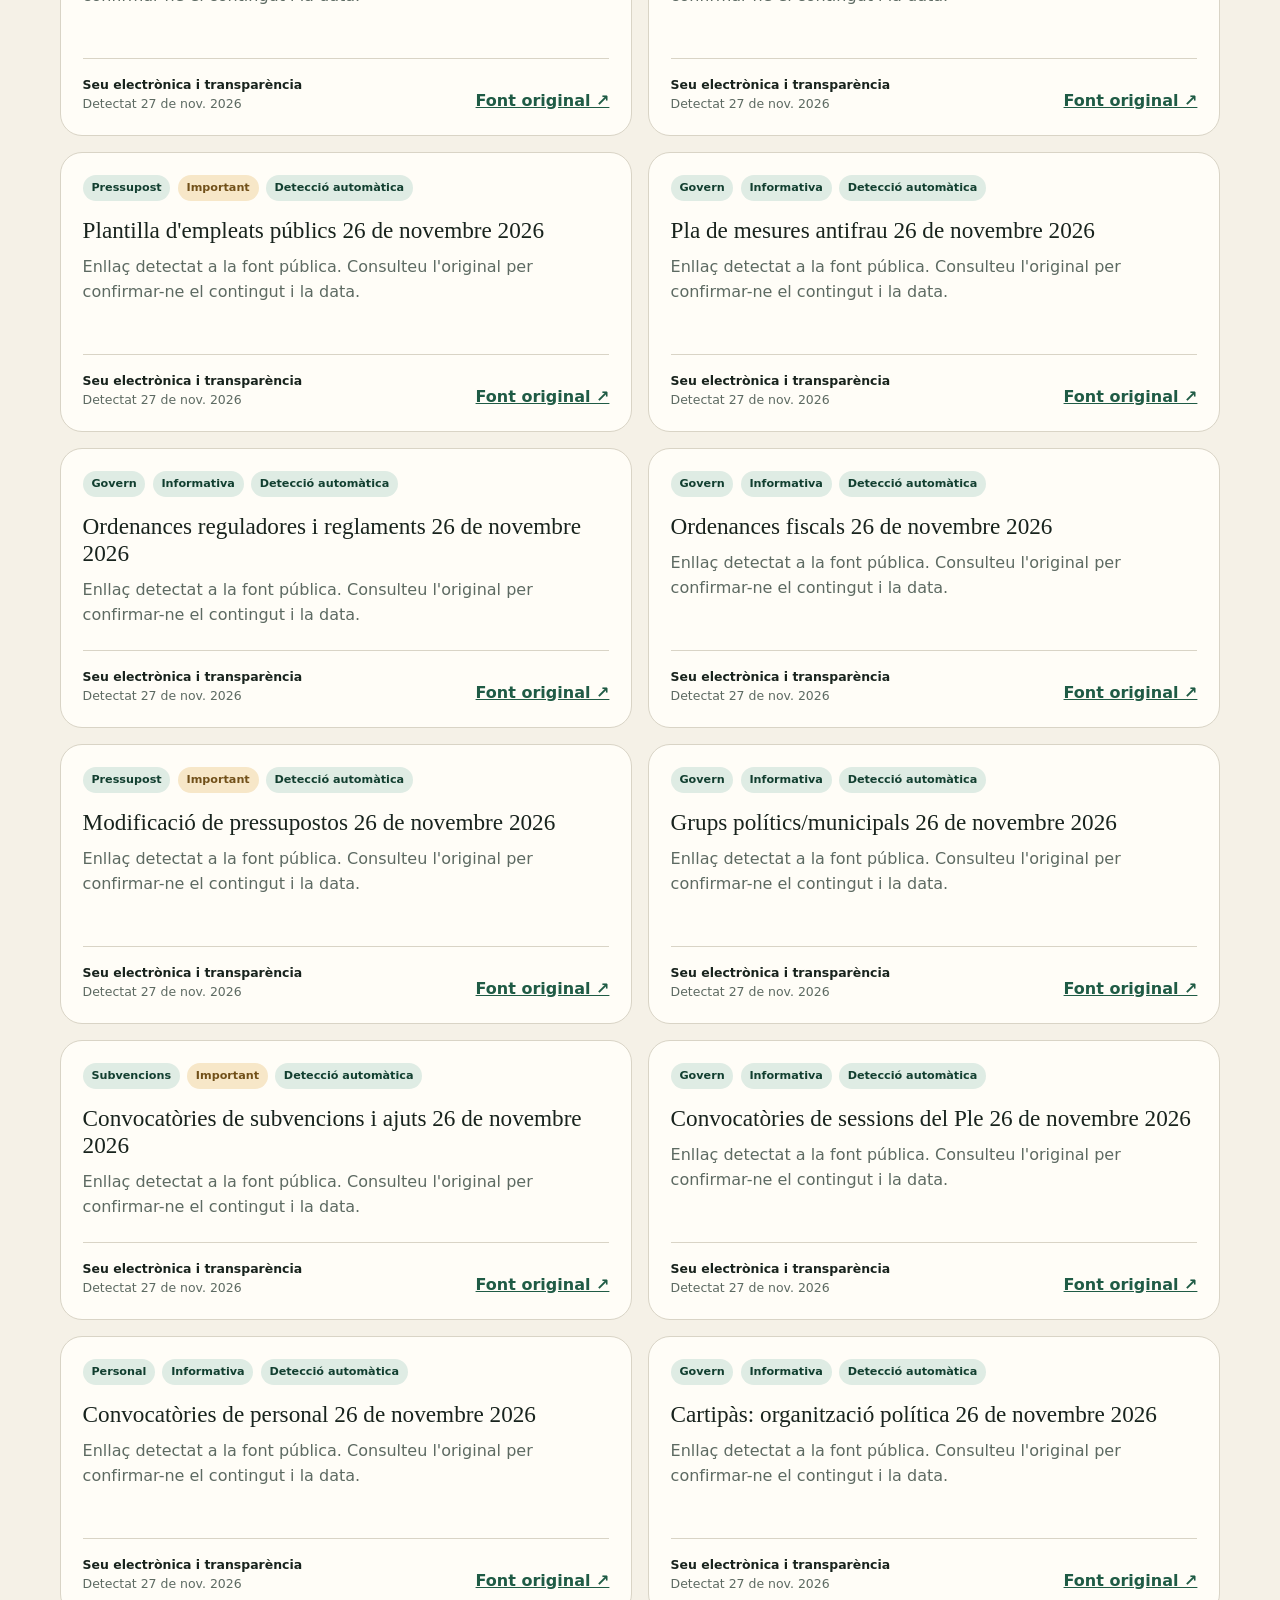
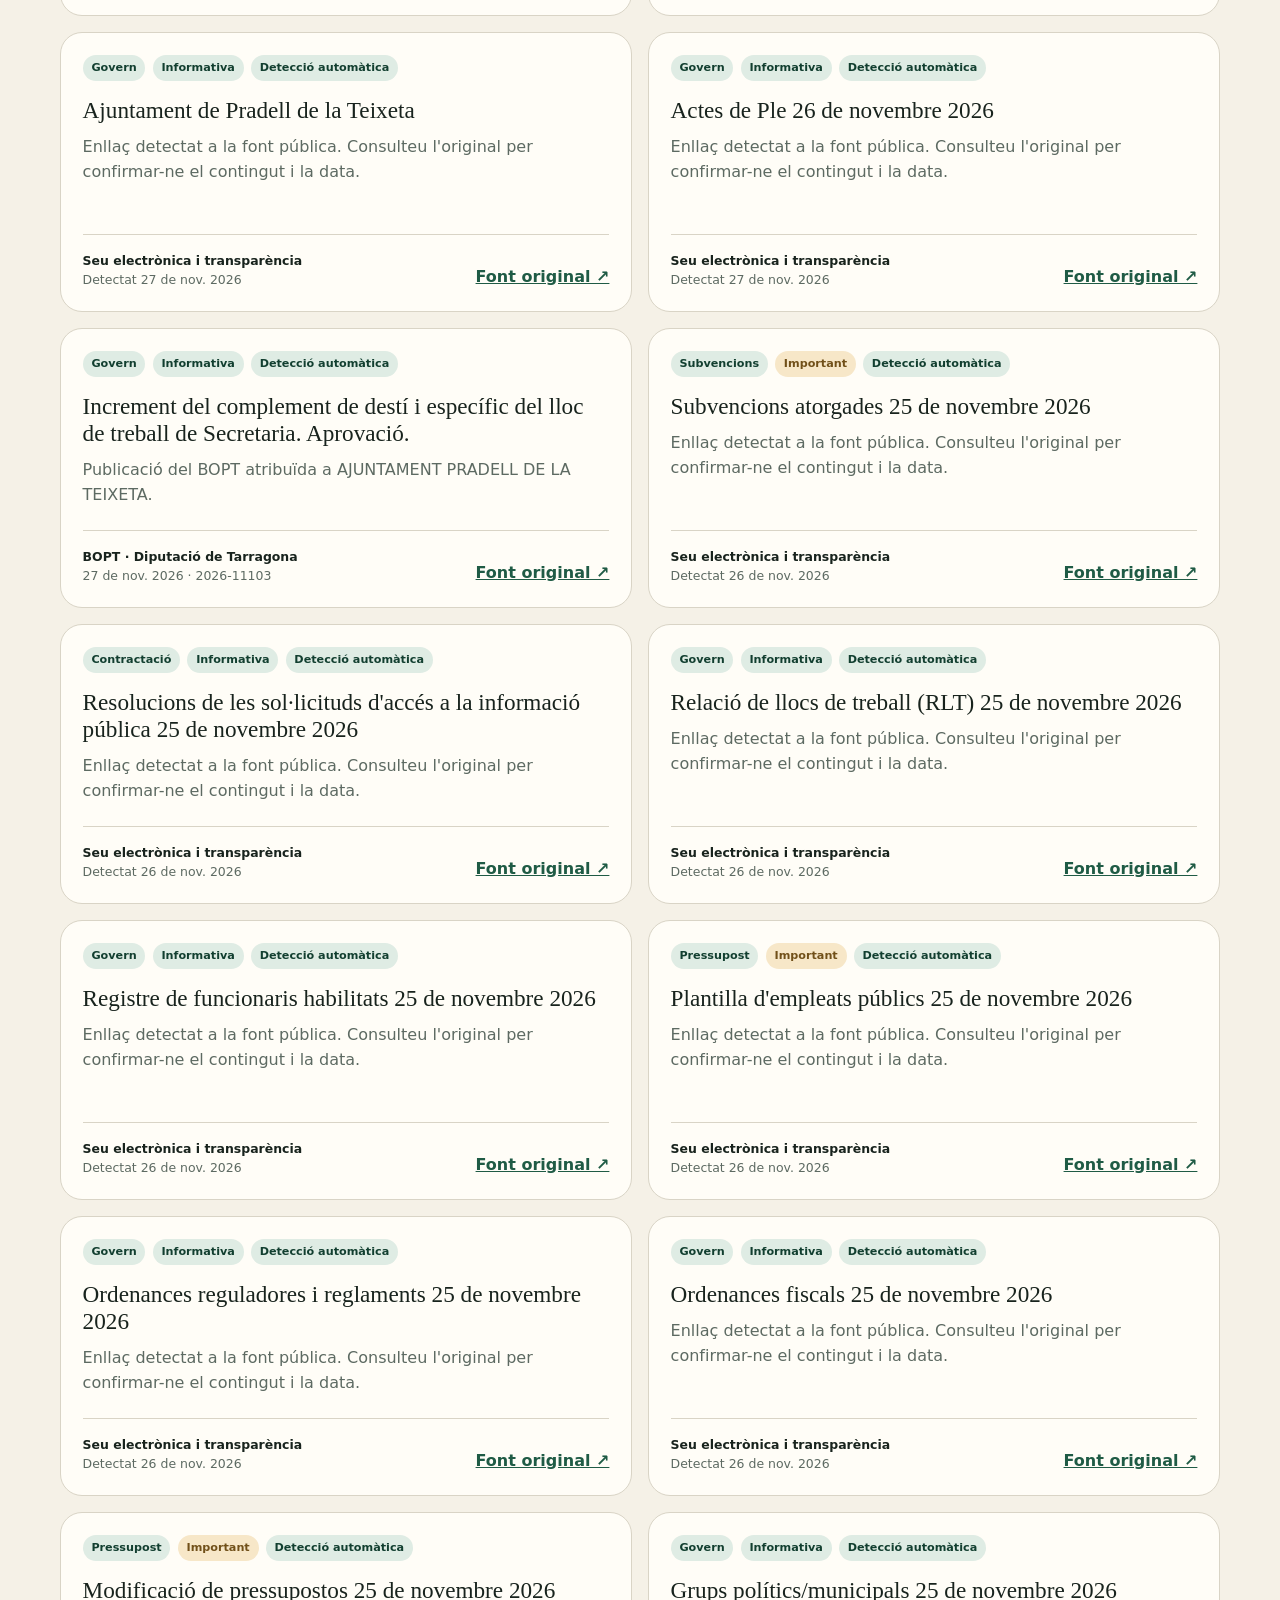
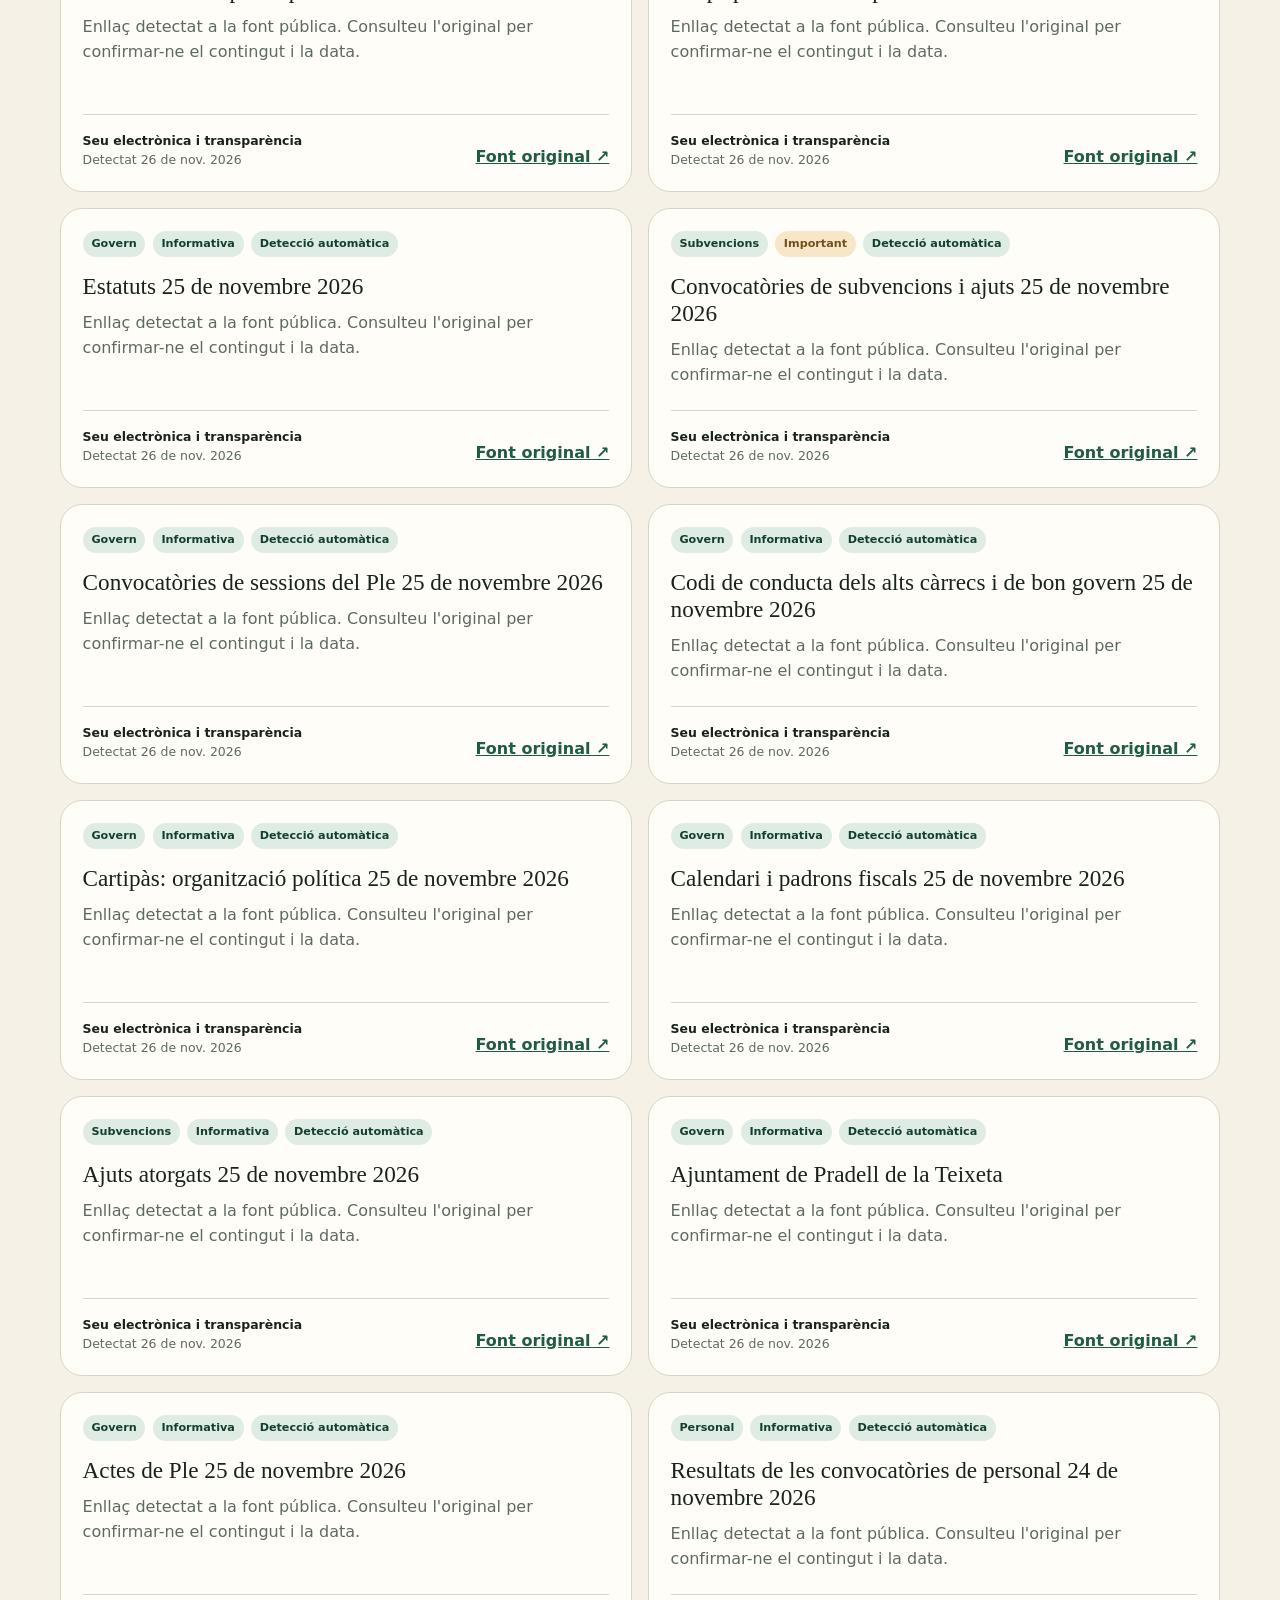
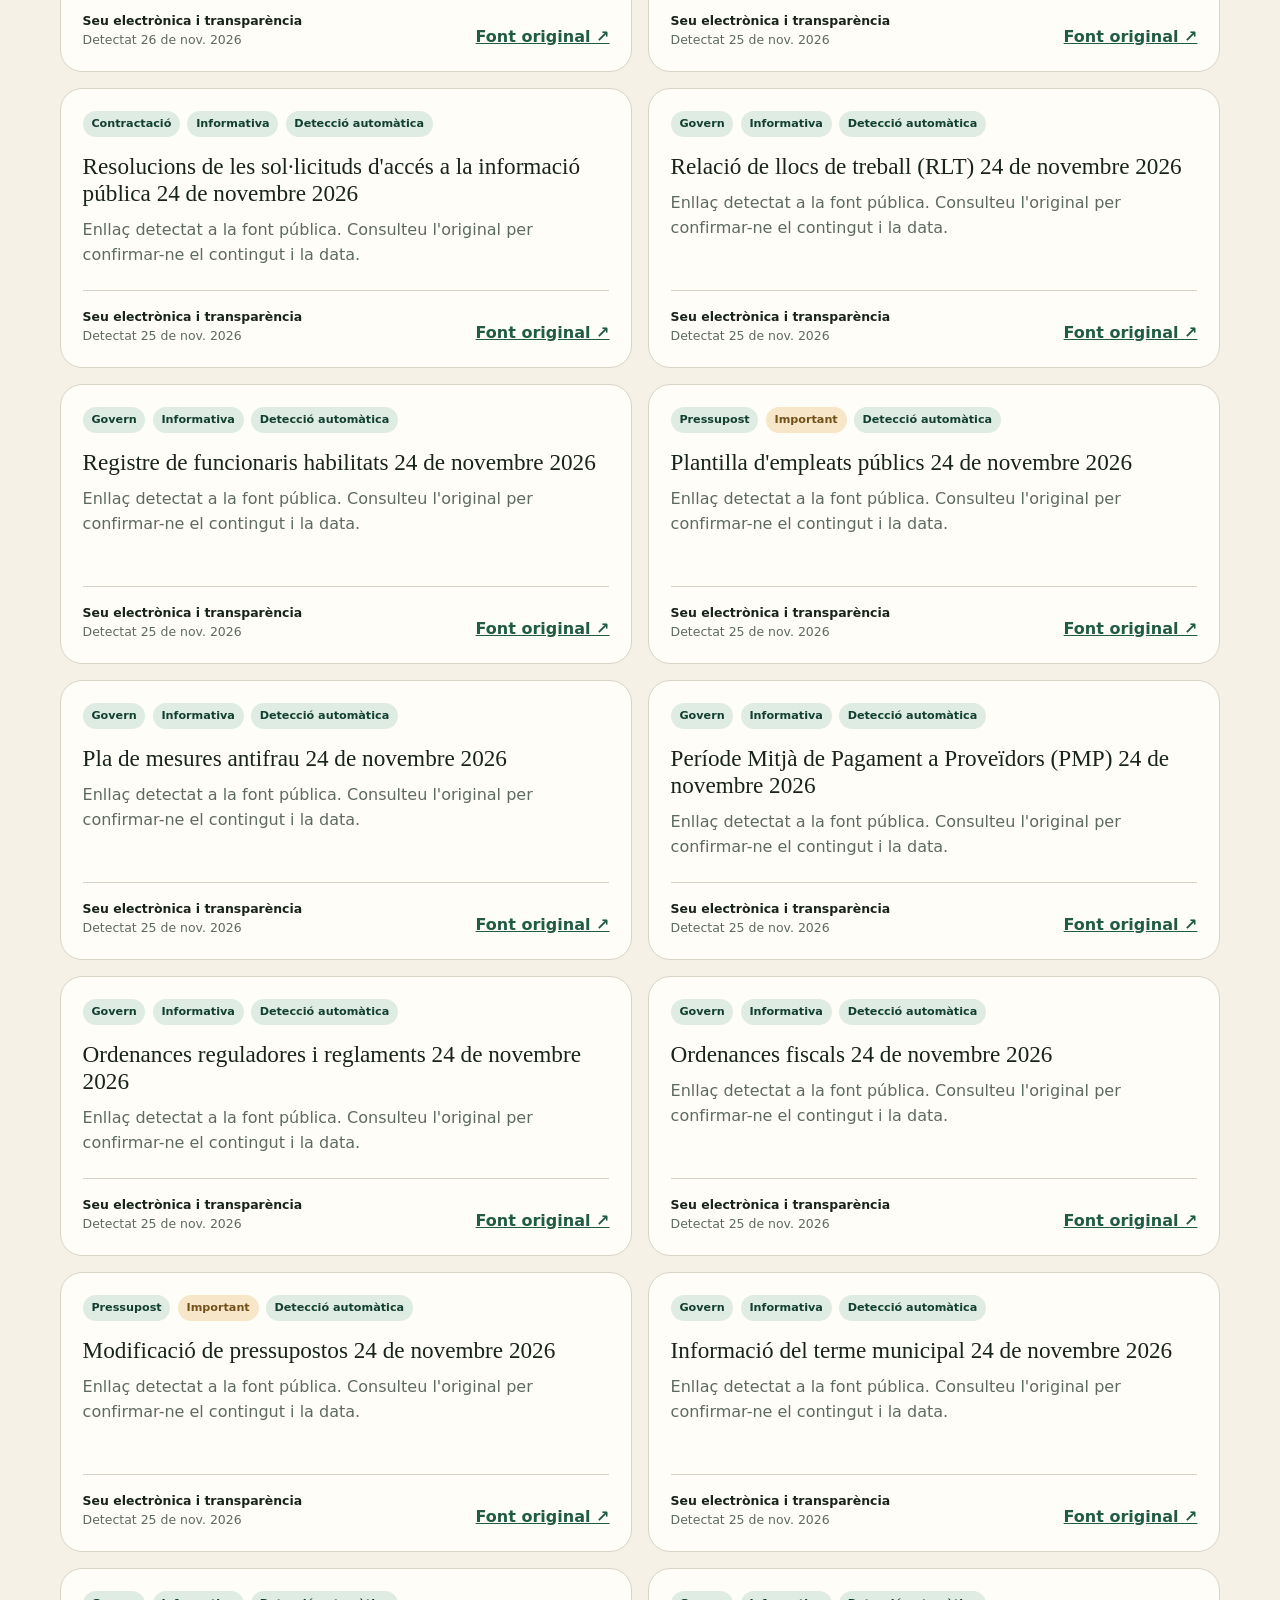
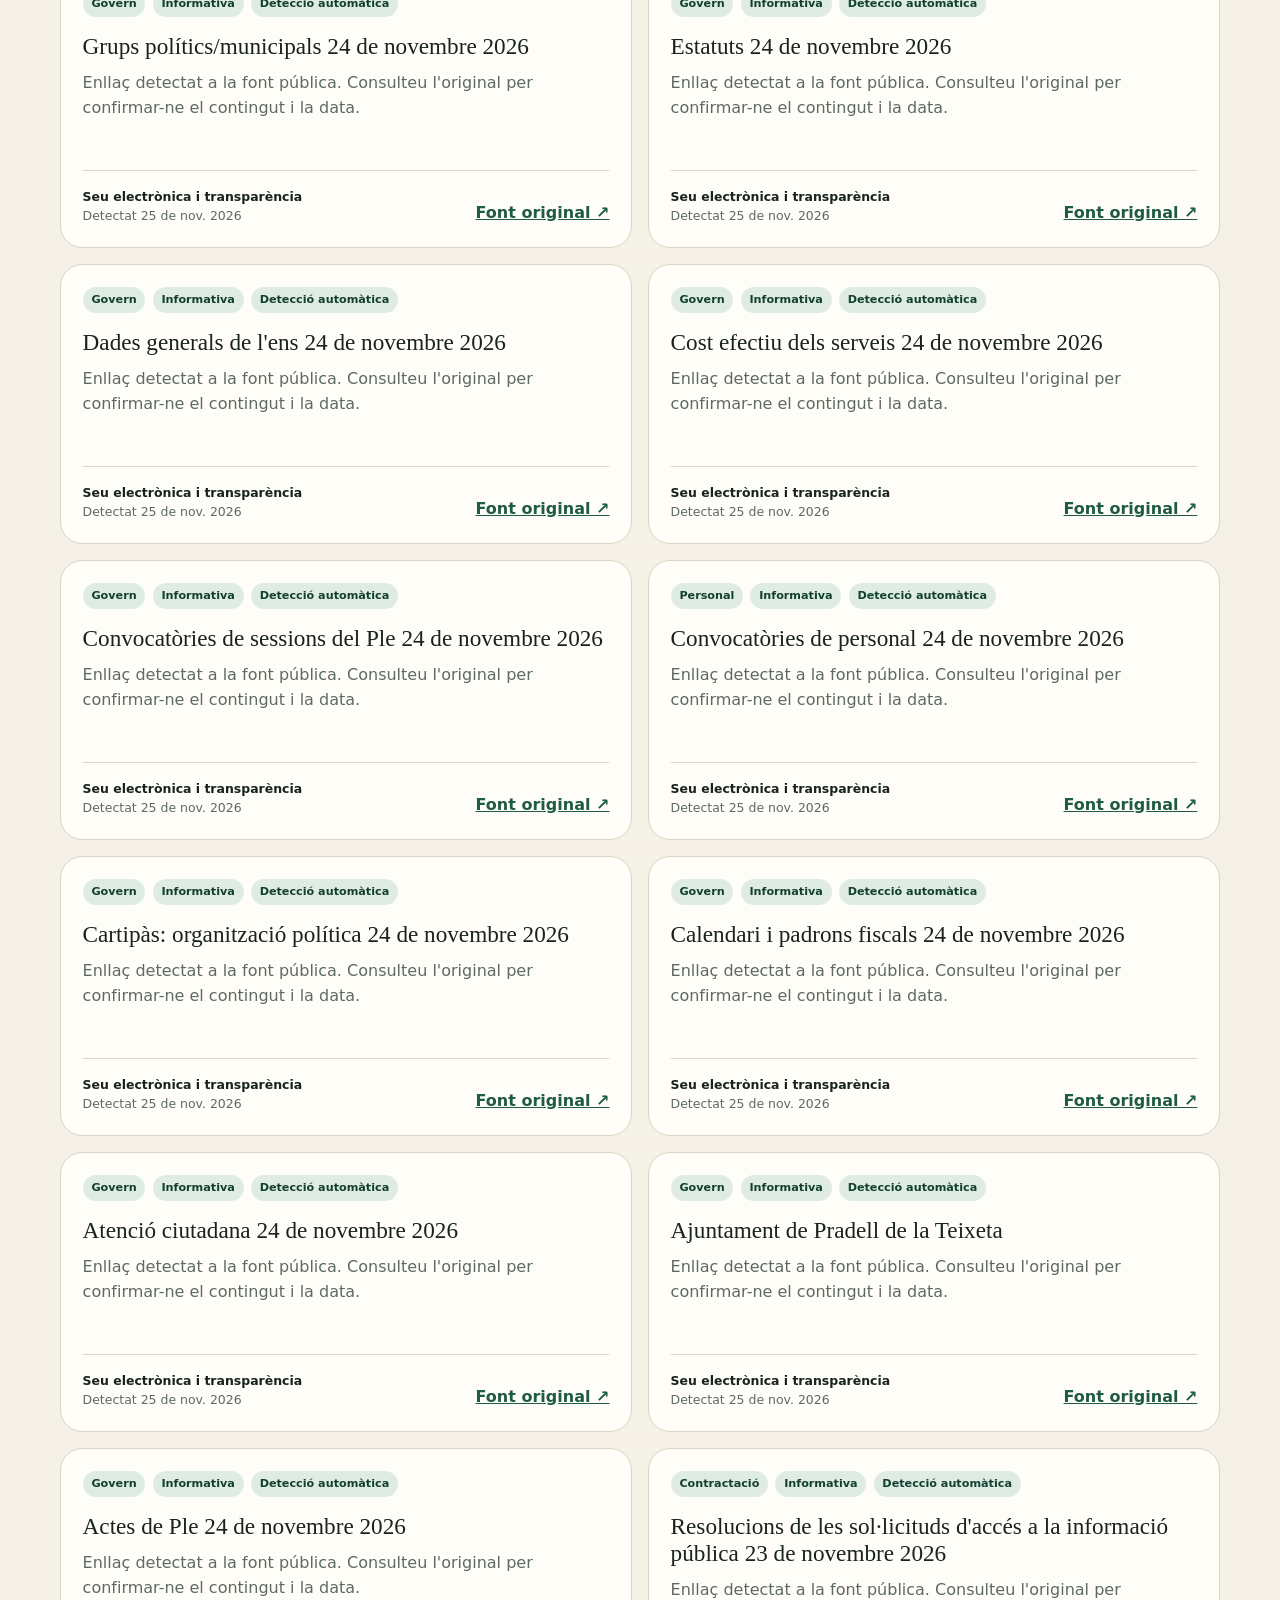
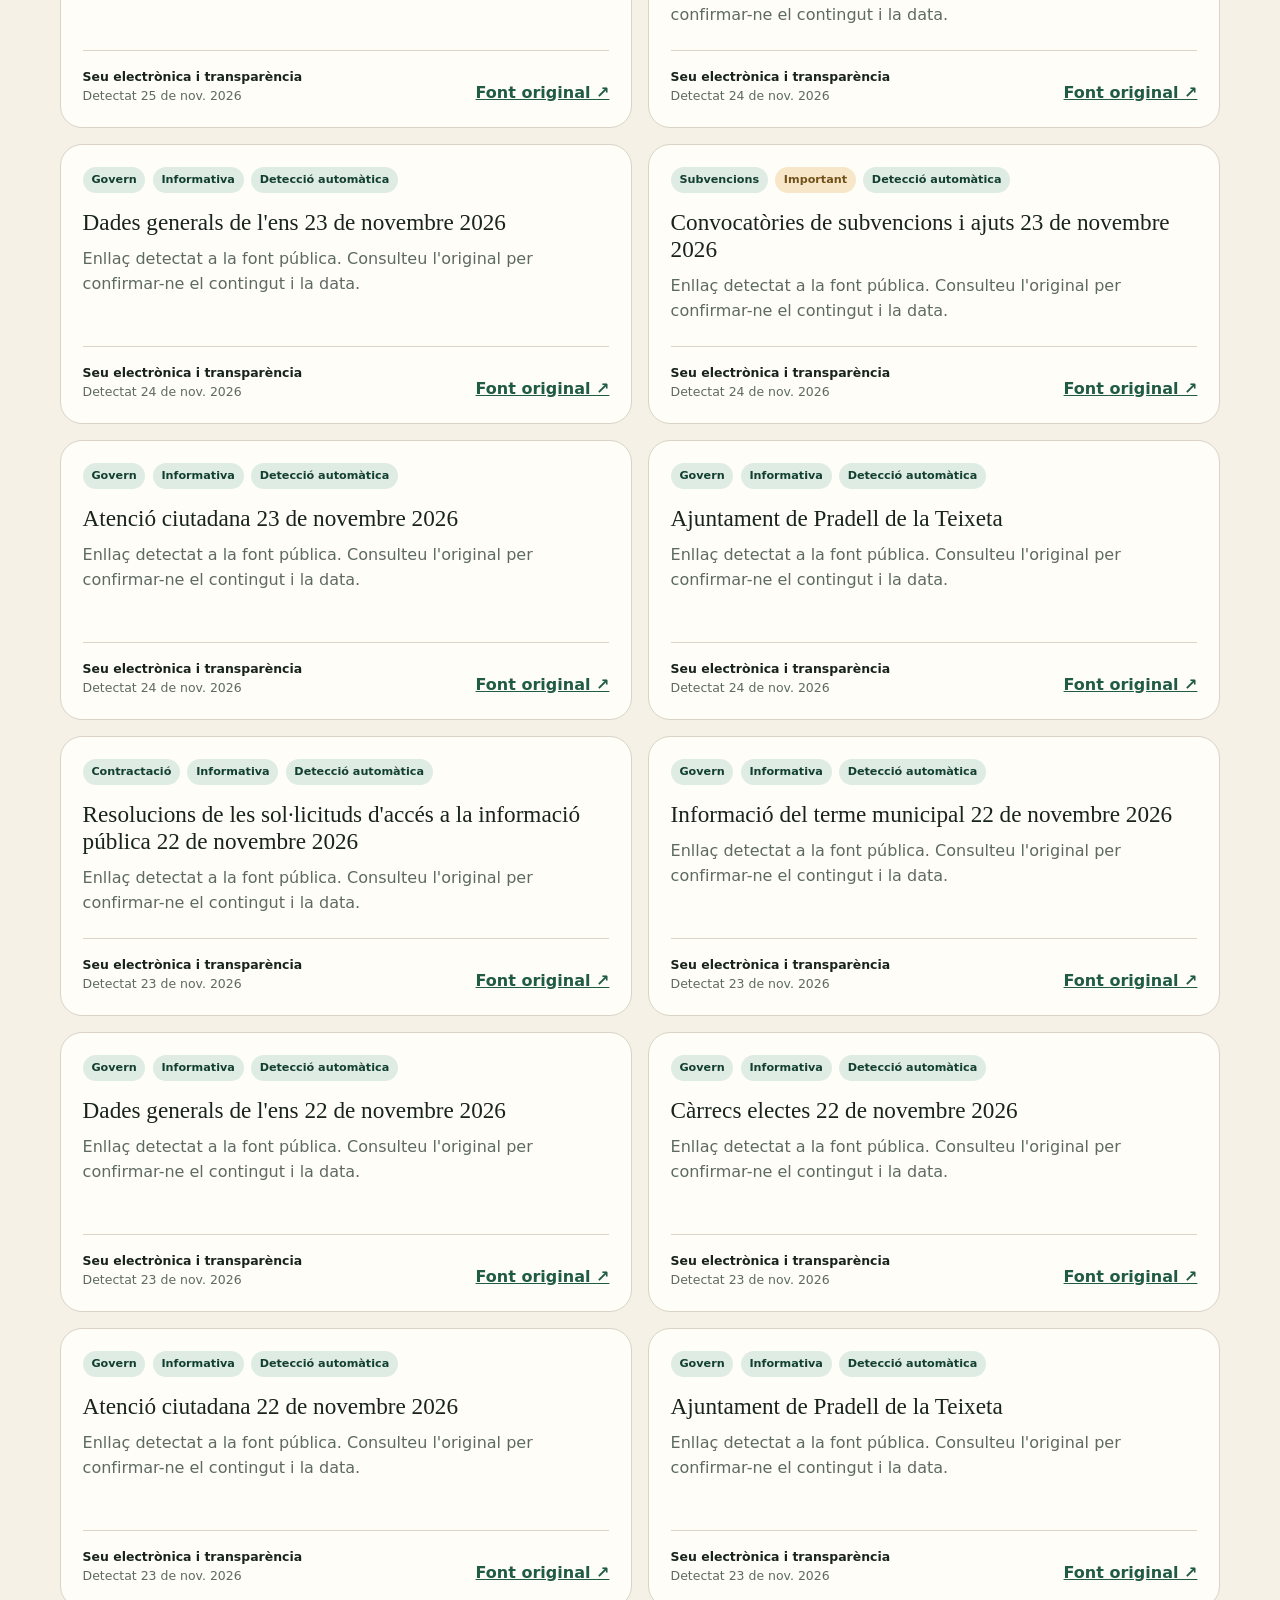
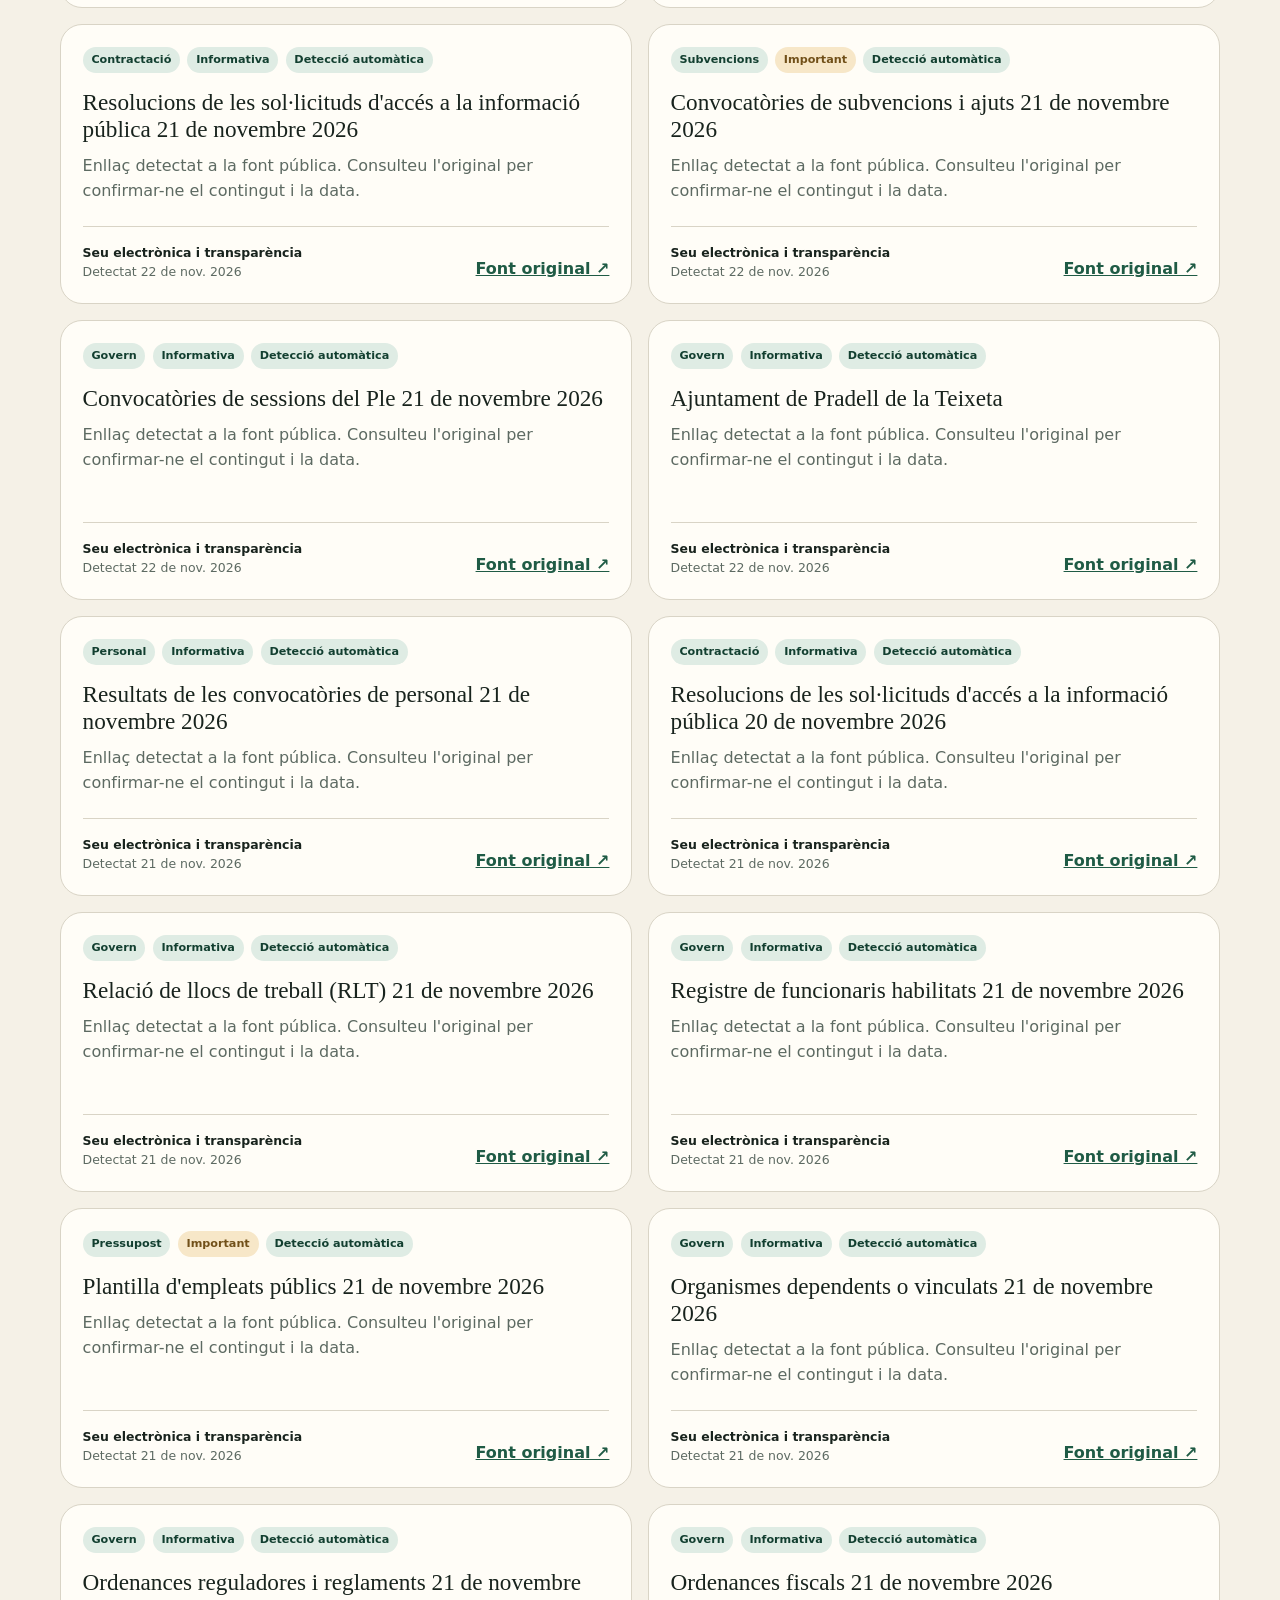
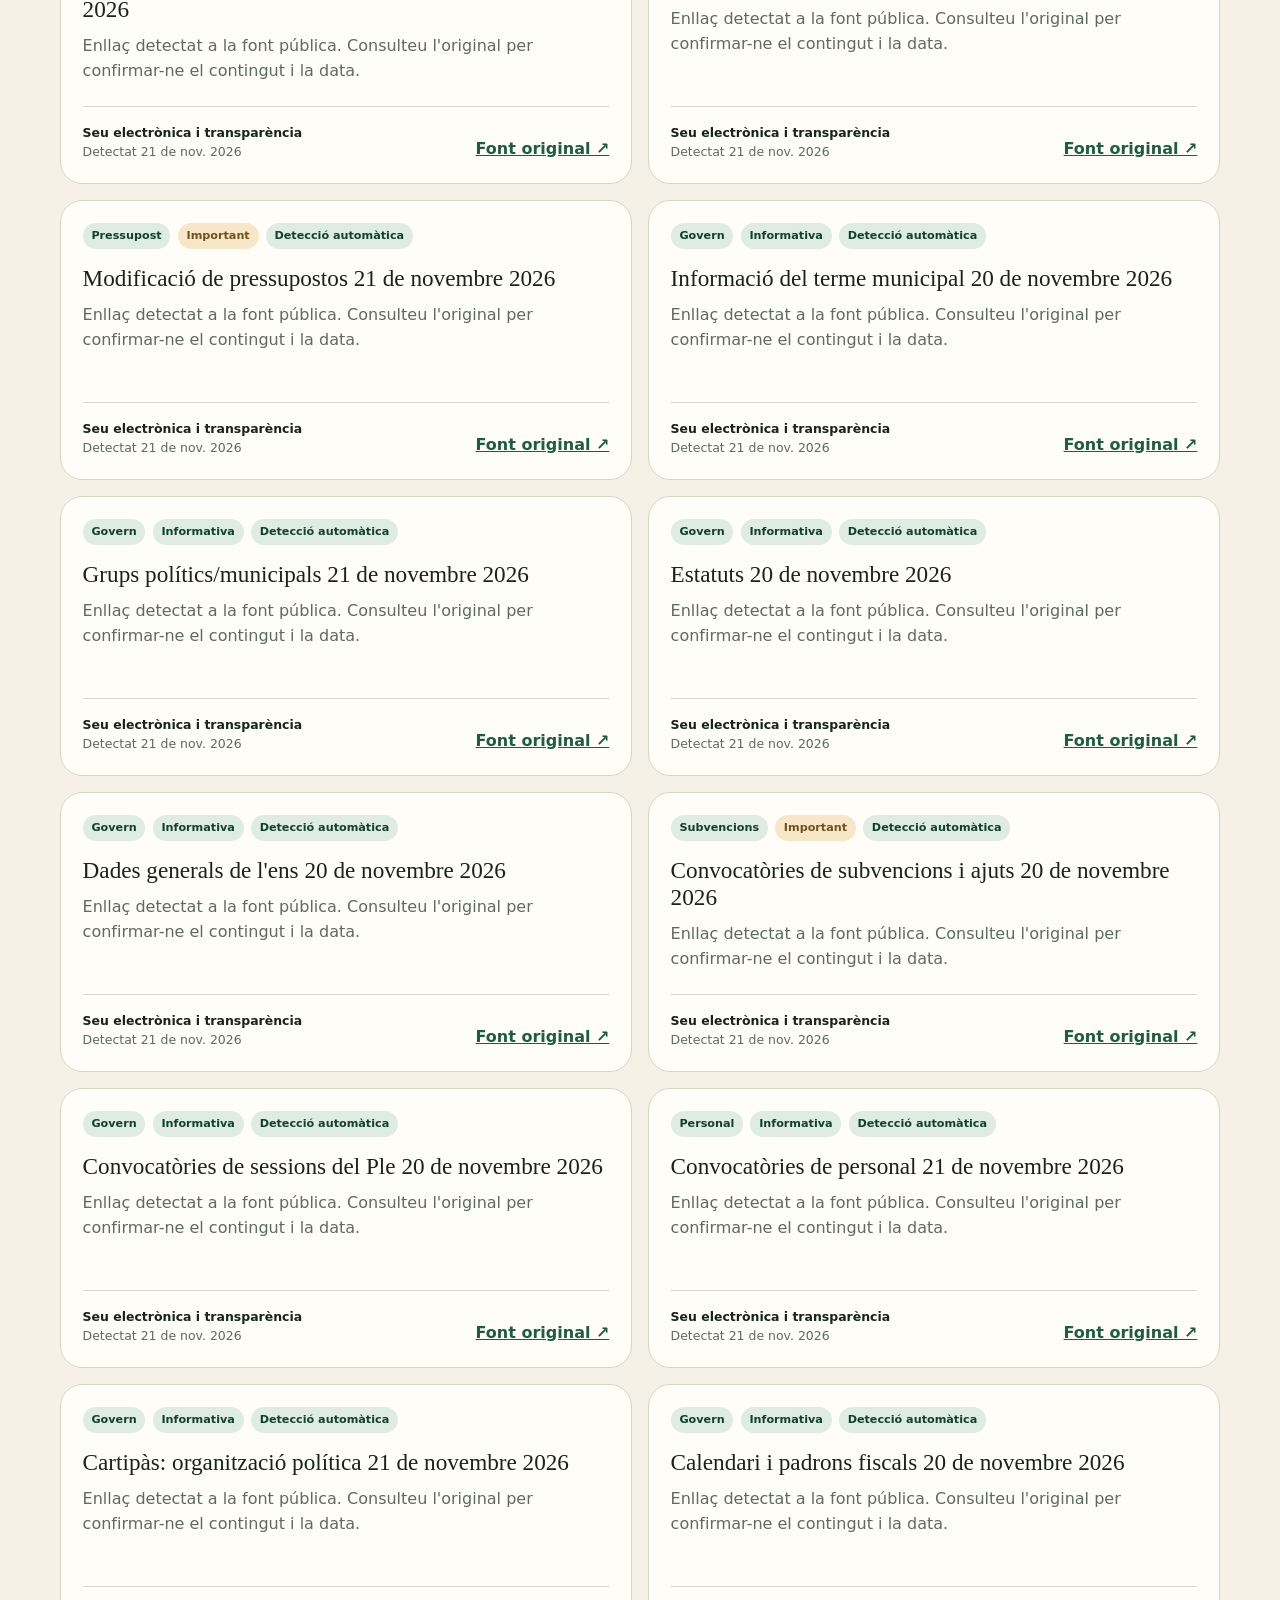
==== commit 5fd66595: "Actualització diària de PRADATA" ====
--- a/site/index.html
+++ b/site/index.html
@@ -53,11 +53,11 @@
           <aside class="freshness" aria-label="Estat de l'actualització">
             <span class="live-dot" aria-hidden="true"></span>
             <p>Darrera execució</p>
-            <strong id="last-updated">2026-11-26T17:57:37+01:00</strong>
+            <strong id="last-updated">2026-11-27T17:43:07+01:00</strong>
             <dl>
               <div>
                 <dt>Referències</dt>
-                <dd id="record-count">243</dd>
+                <dd id="record-count">260</dd>
               </div>
               <div>
                 <dt>Fonts vigilades</dt>
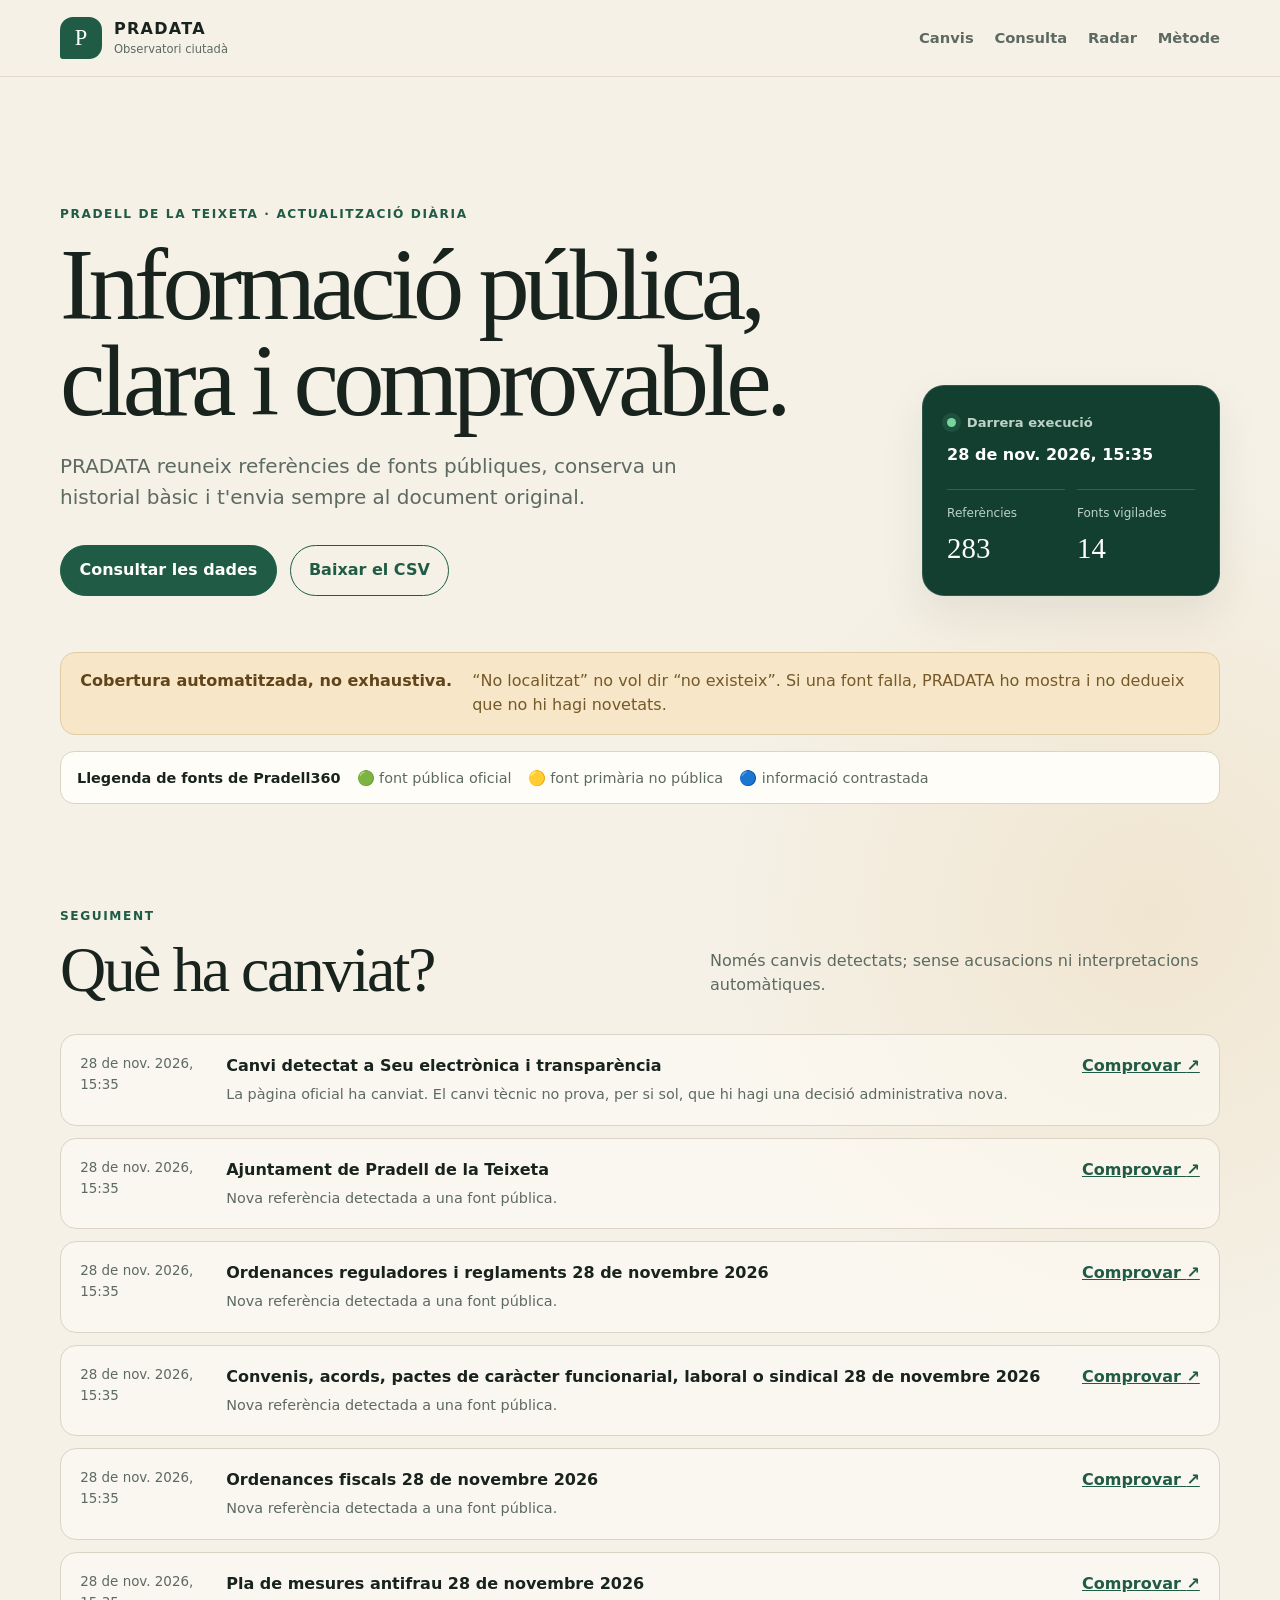
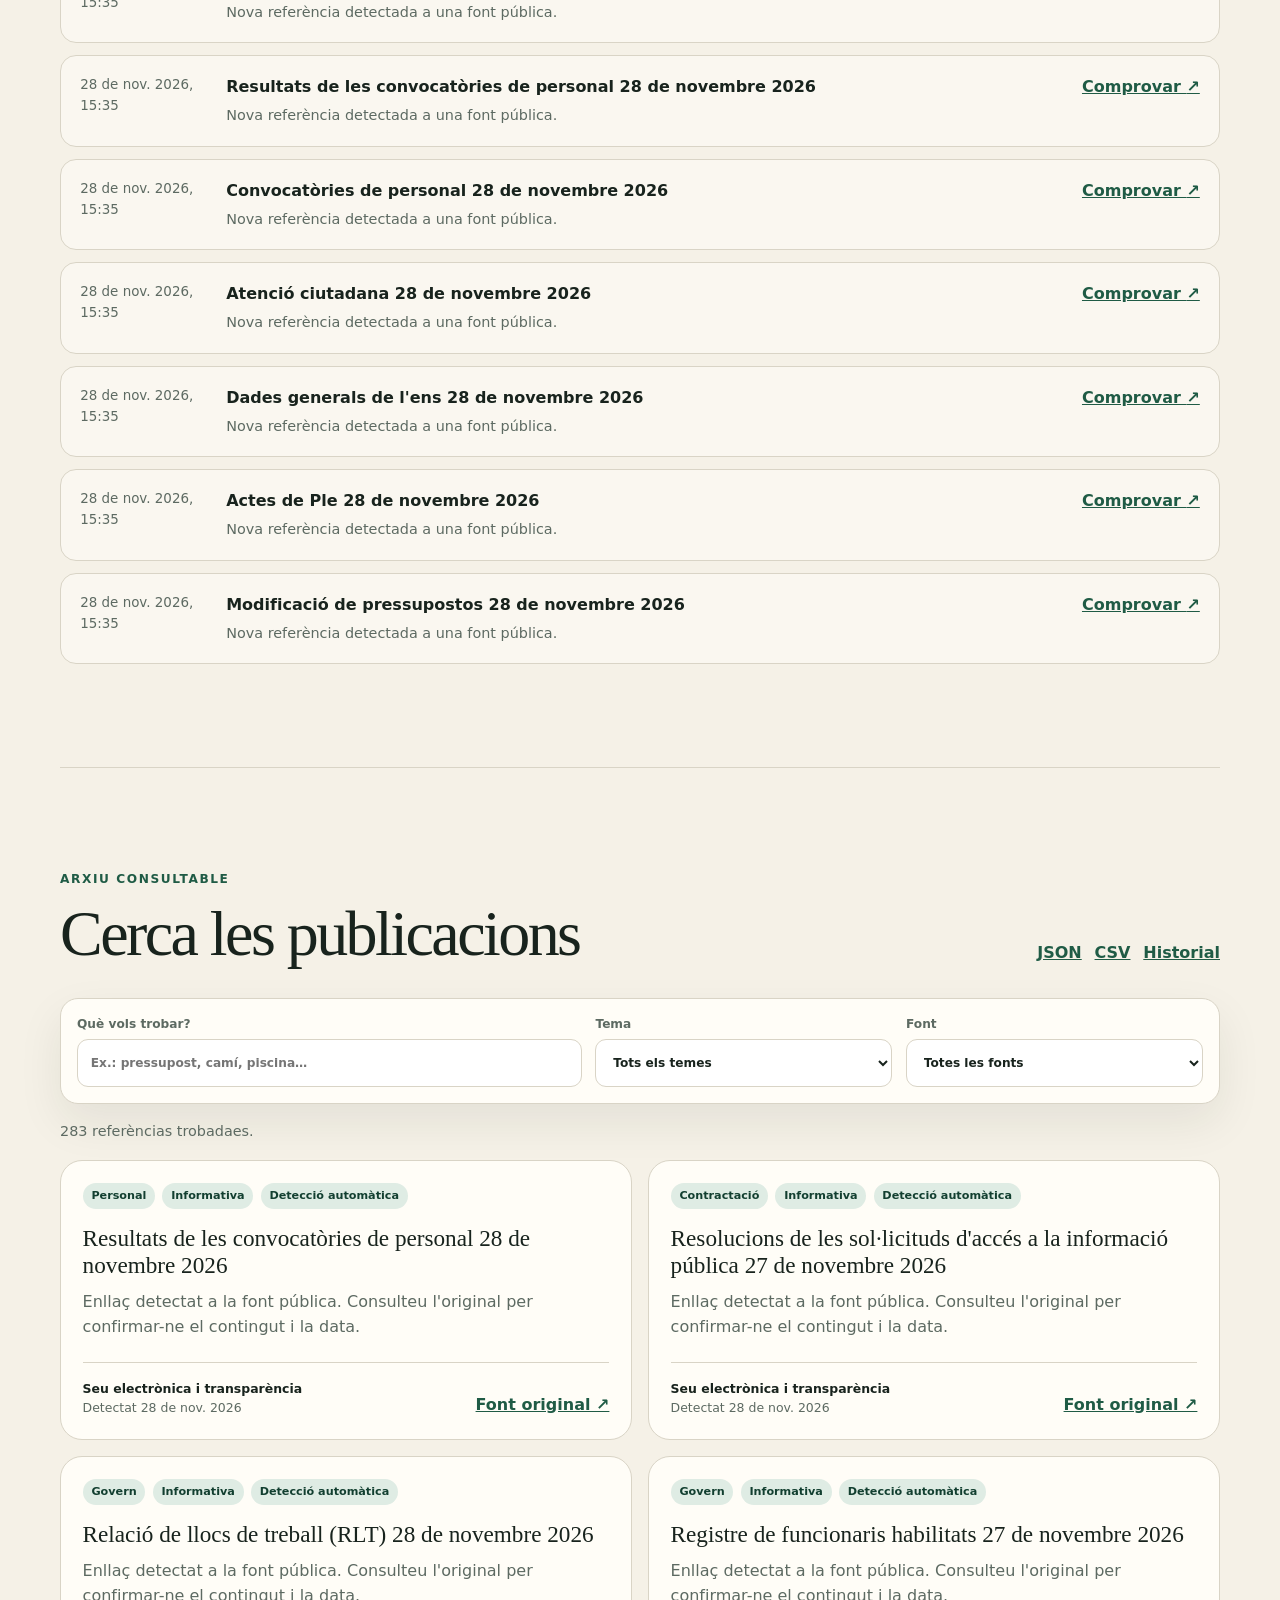
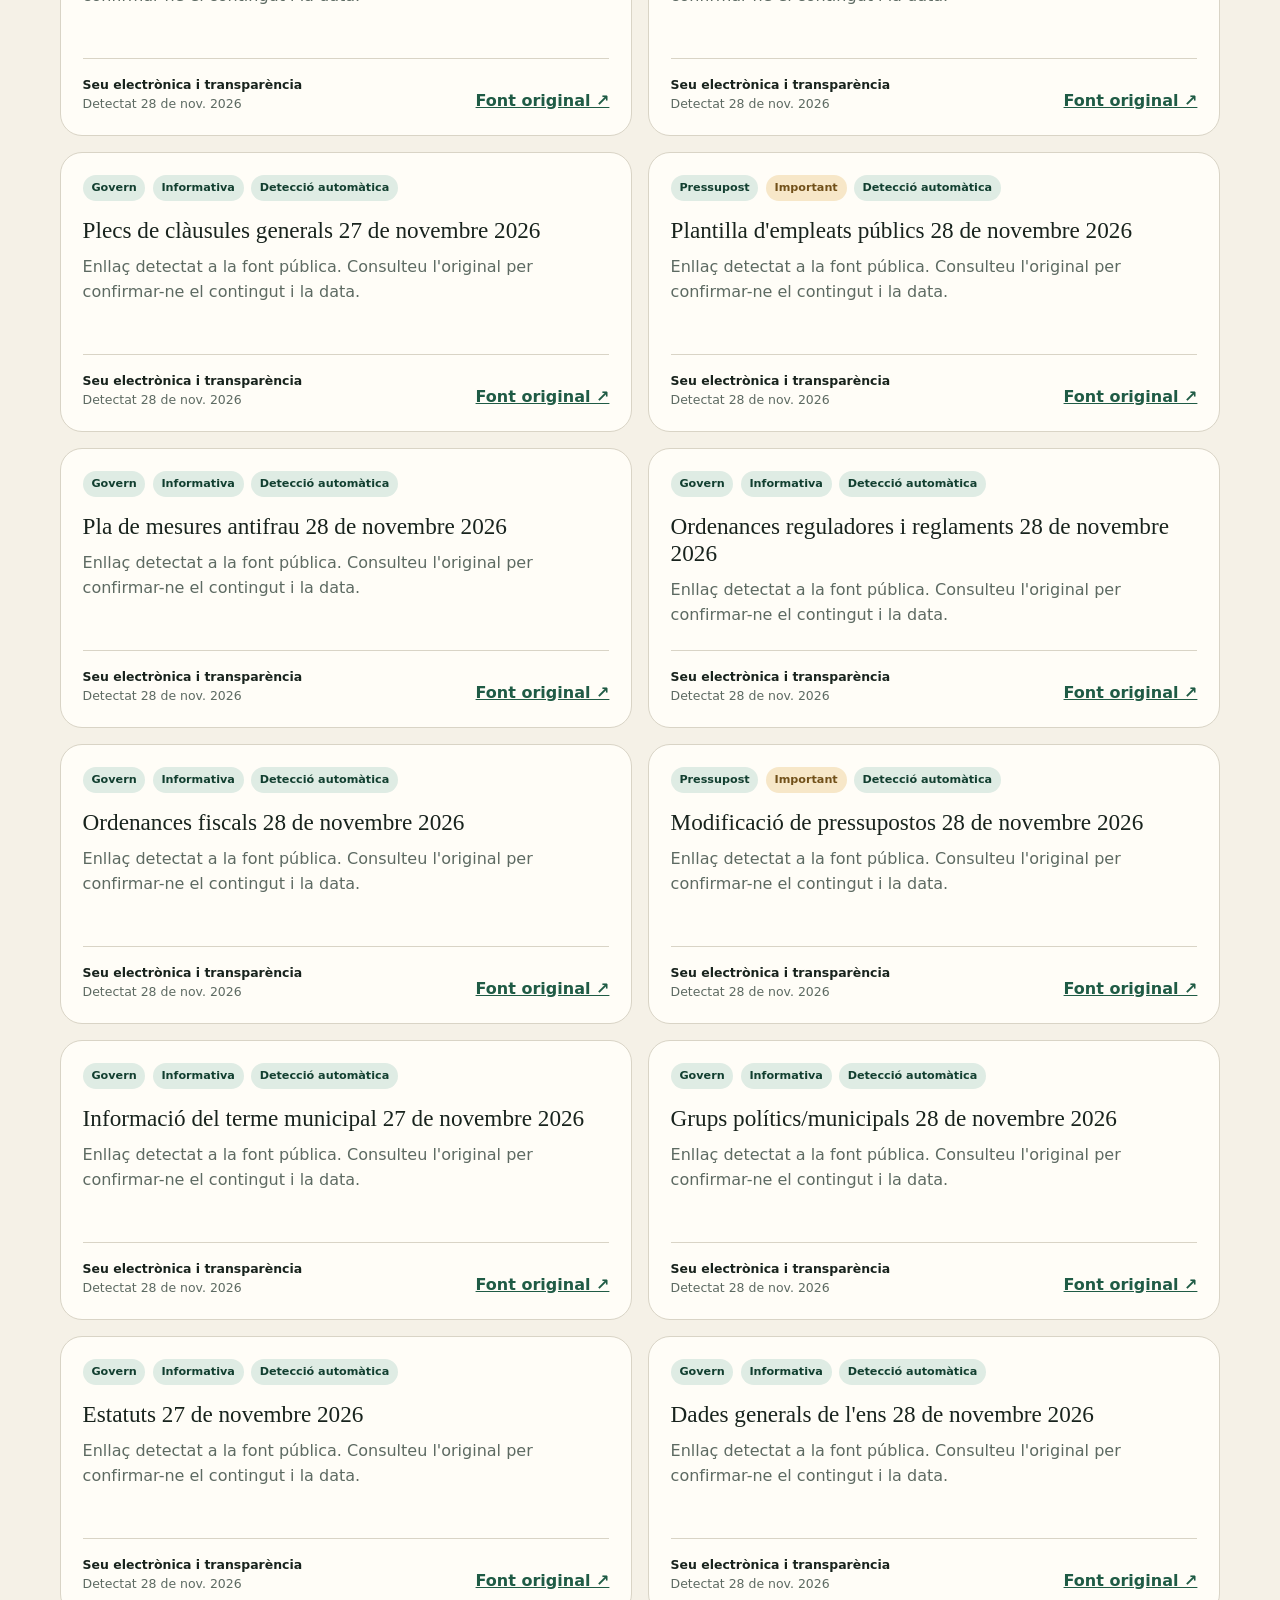
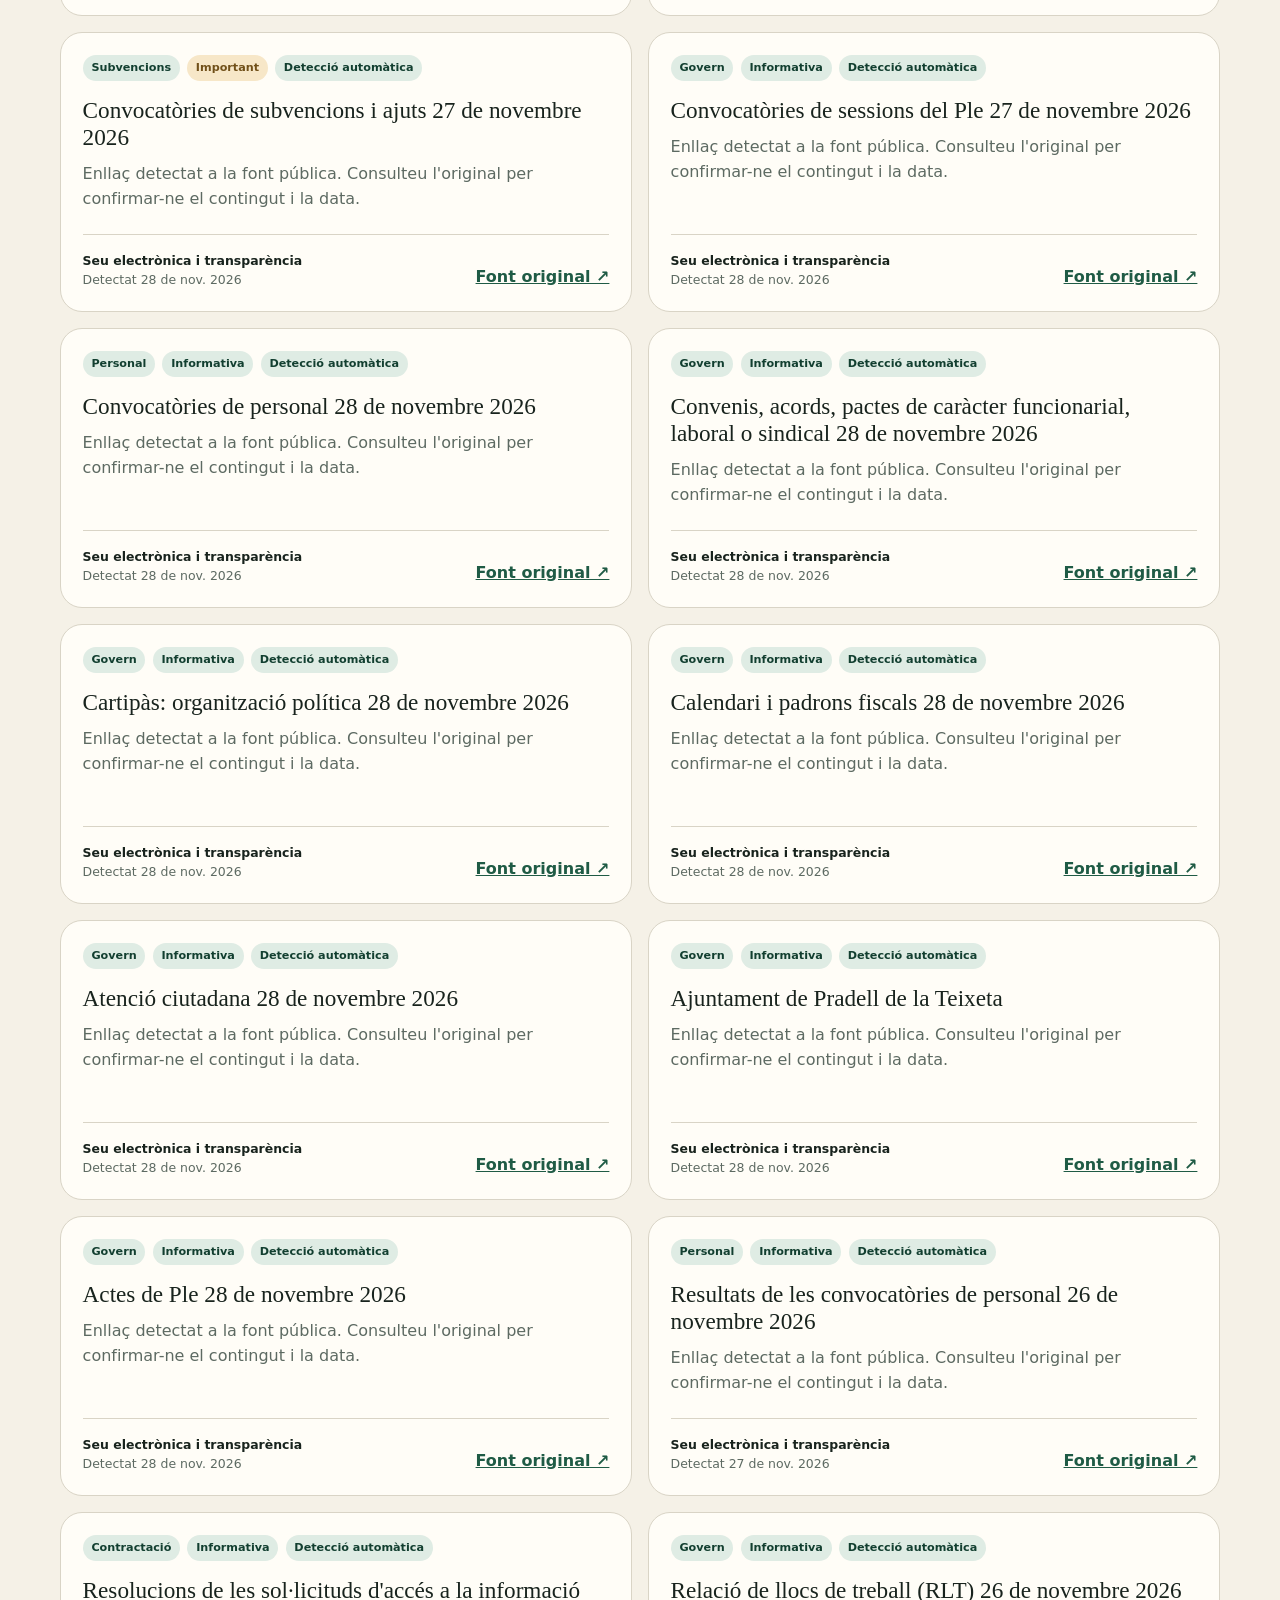
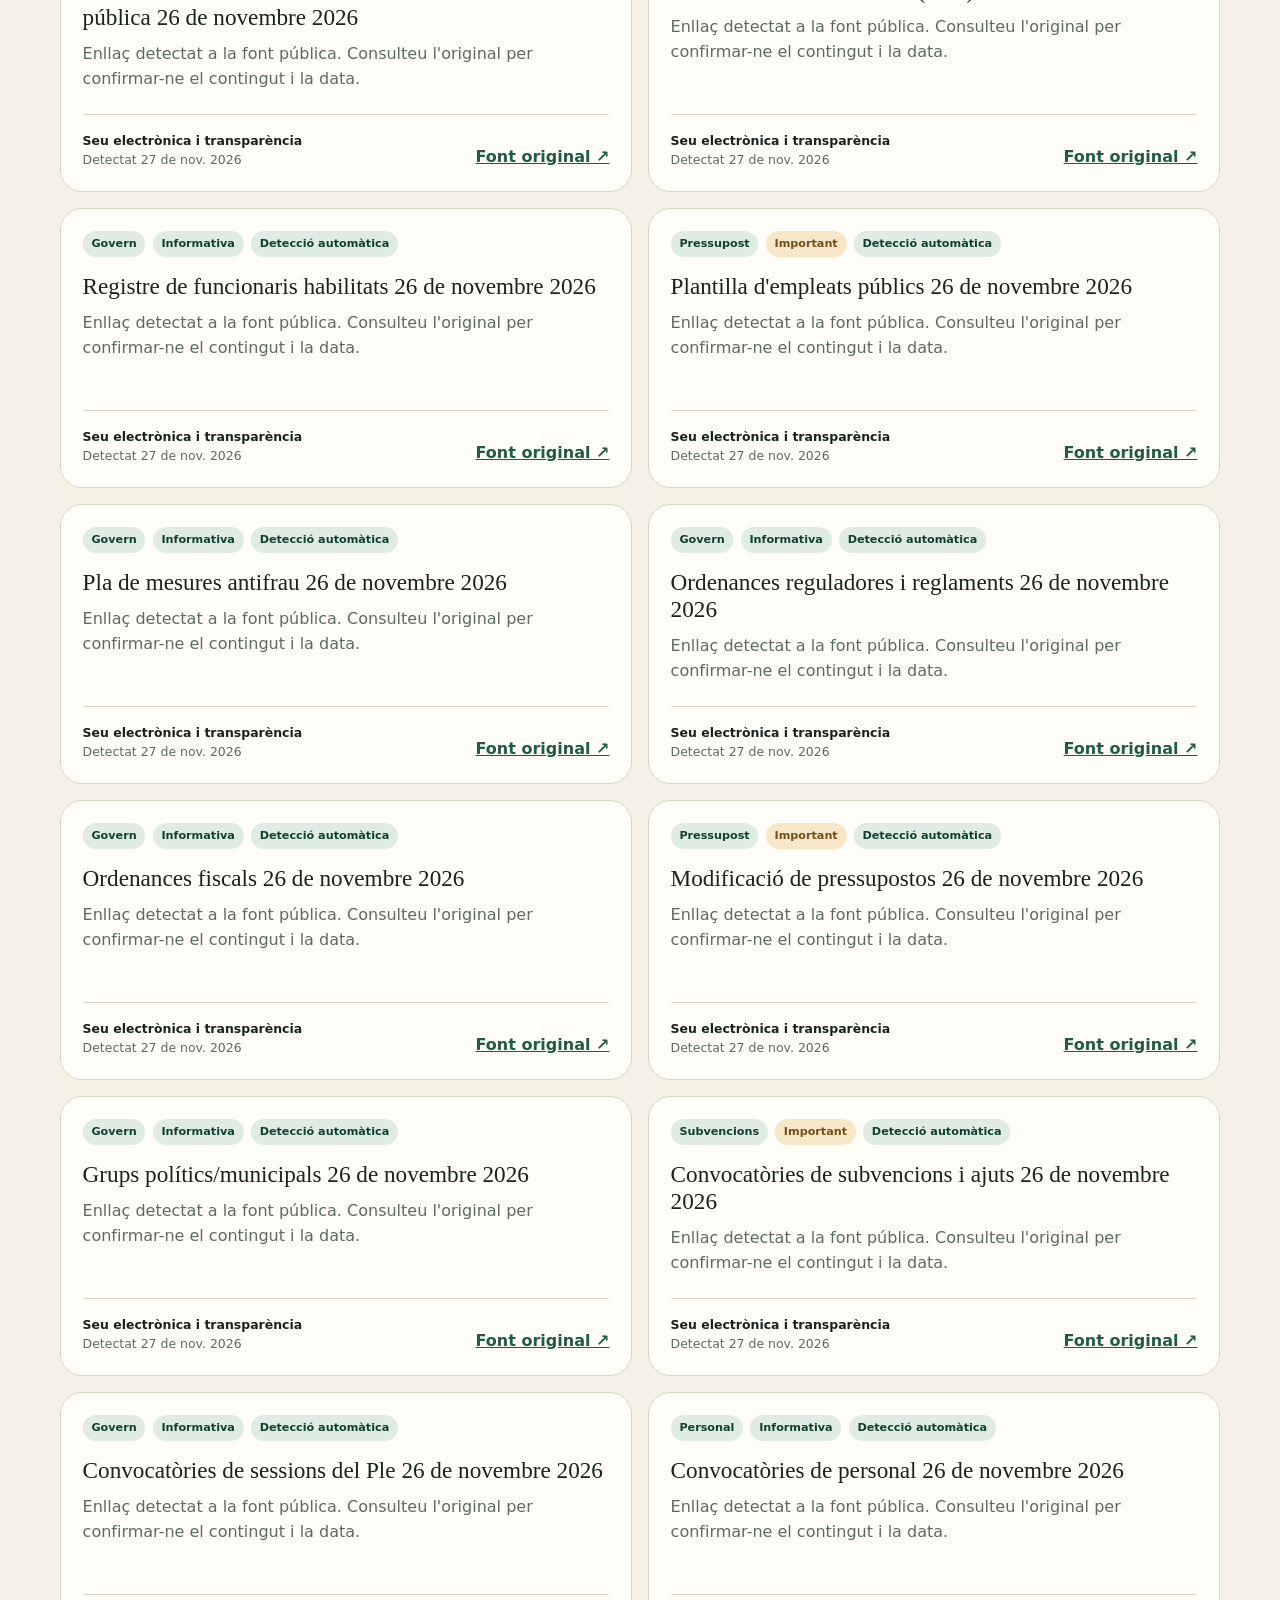
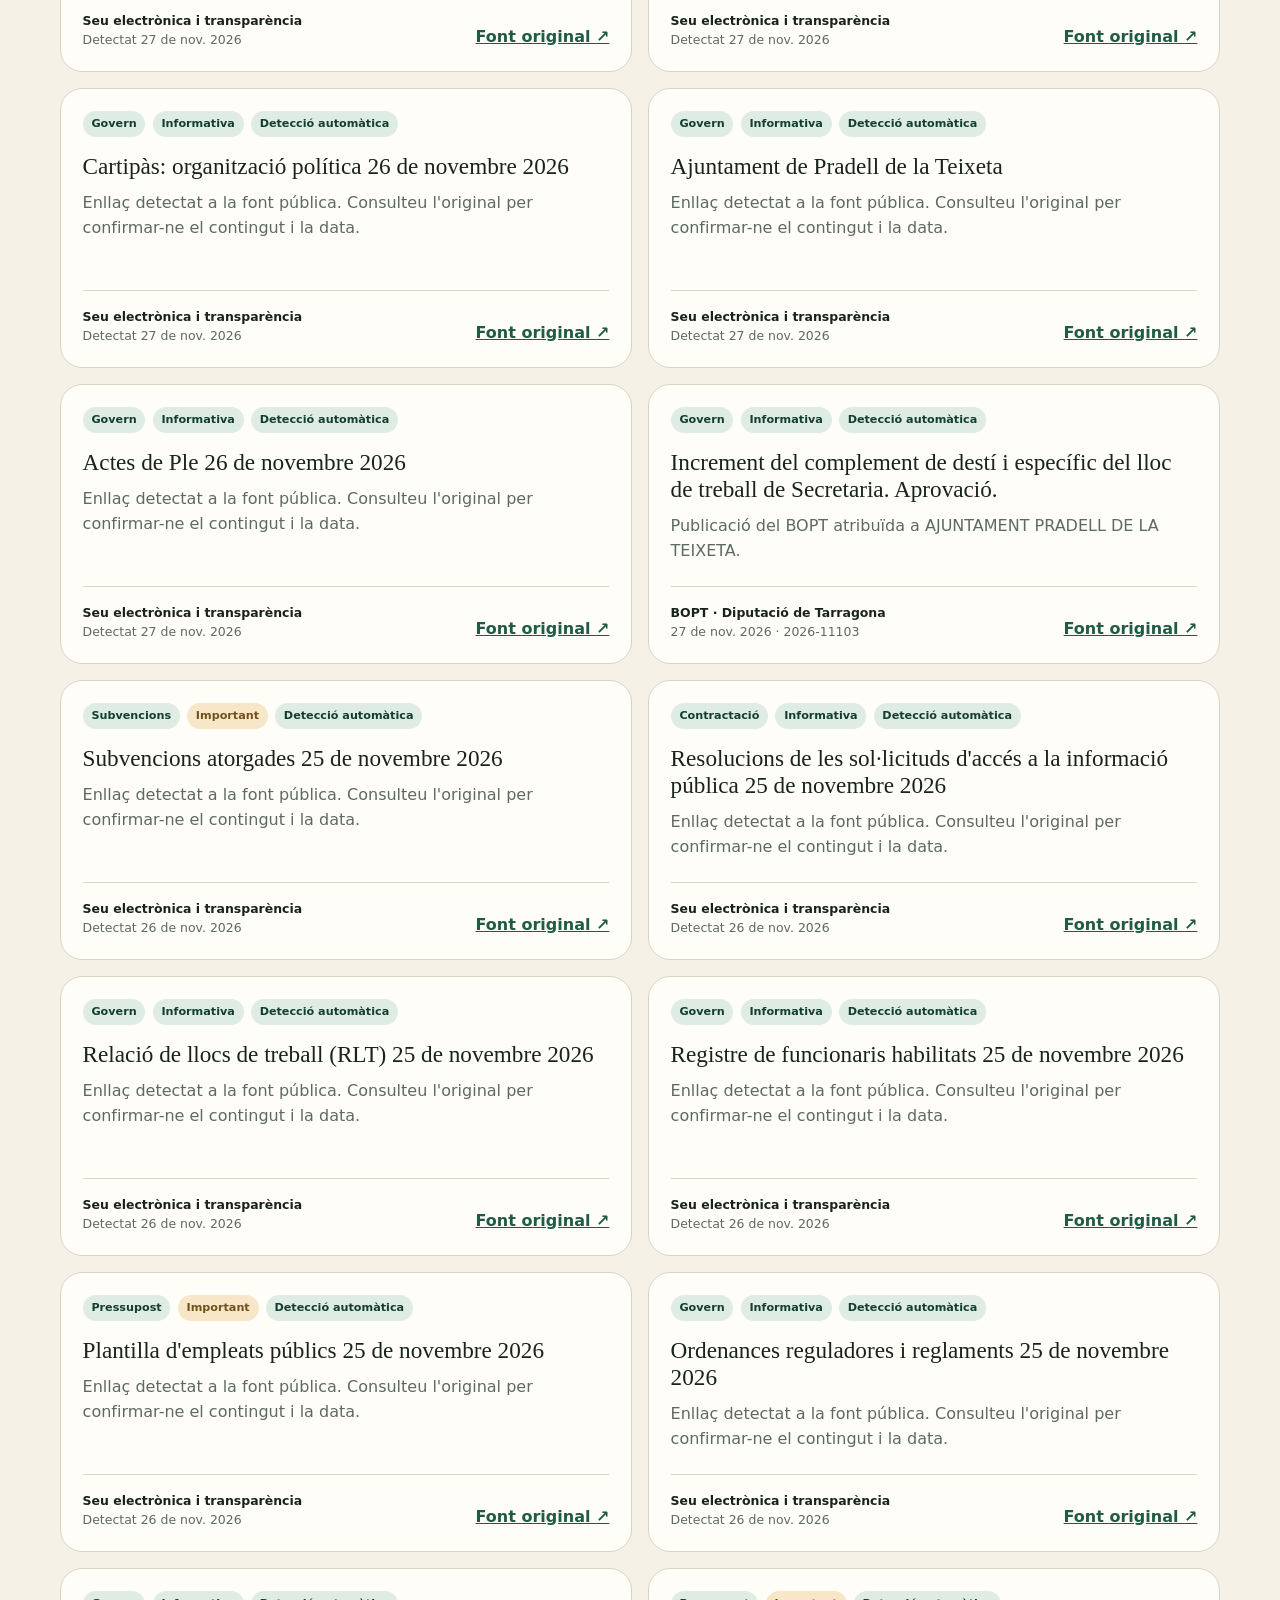
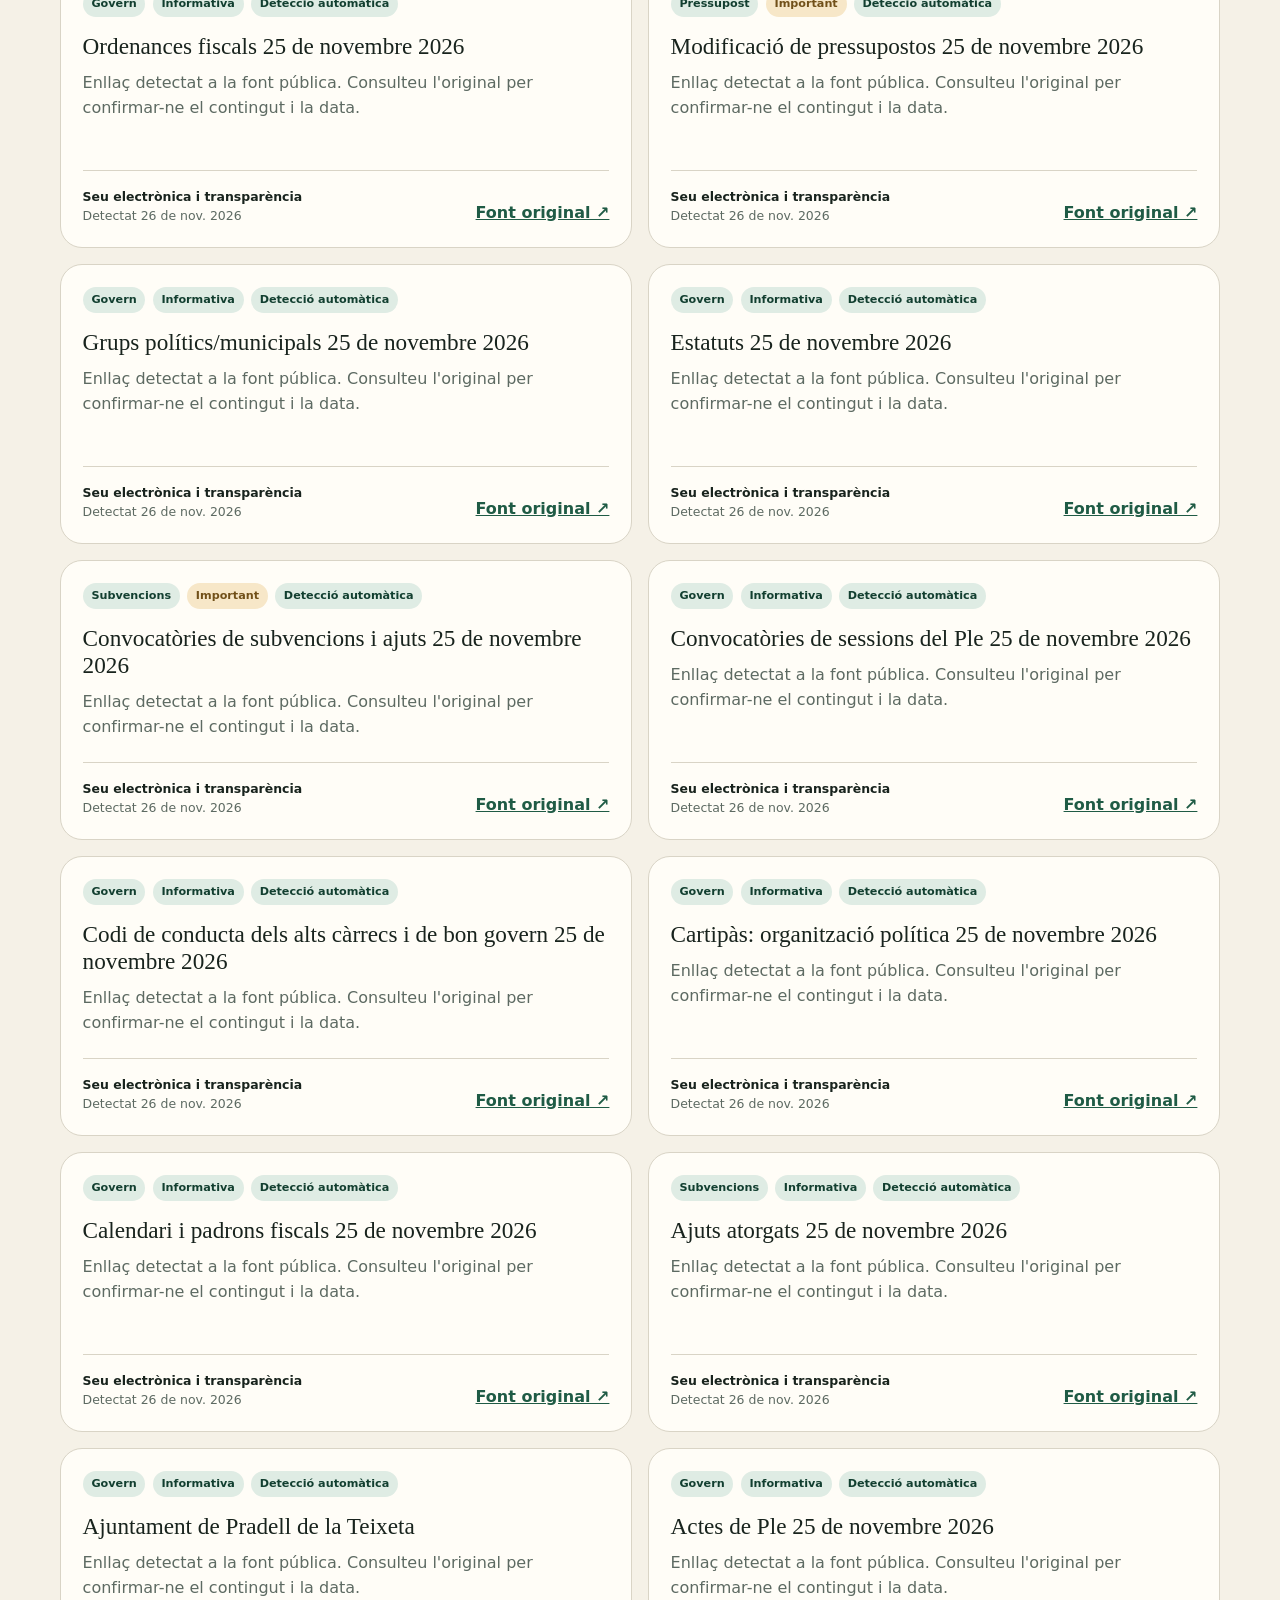
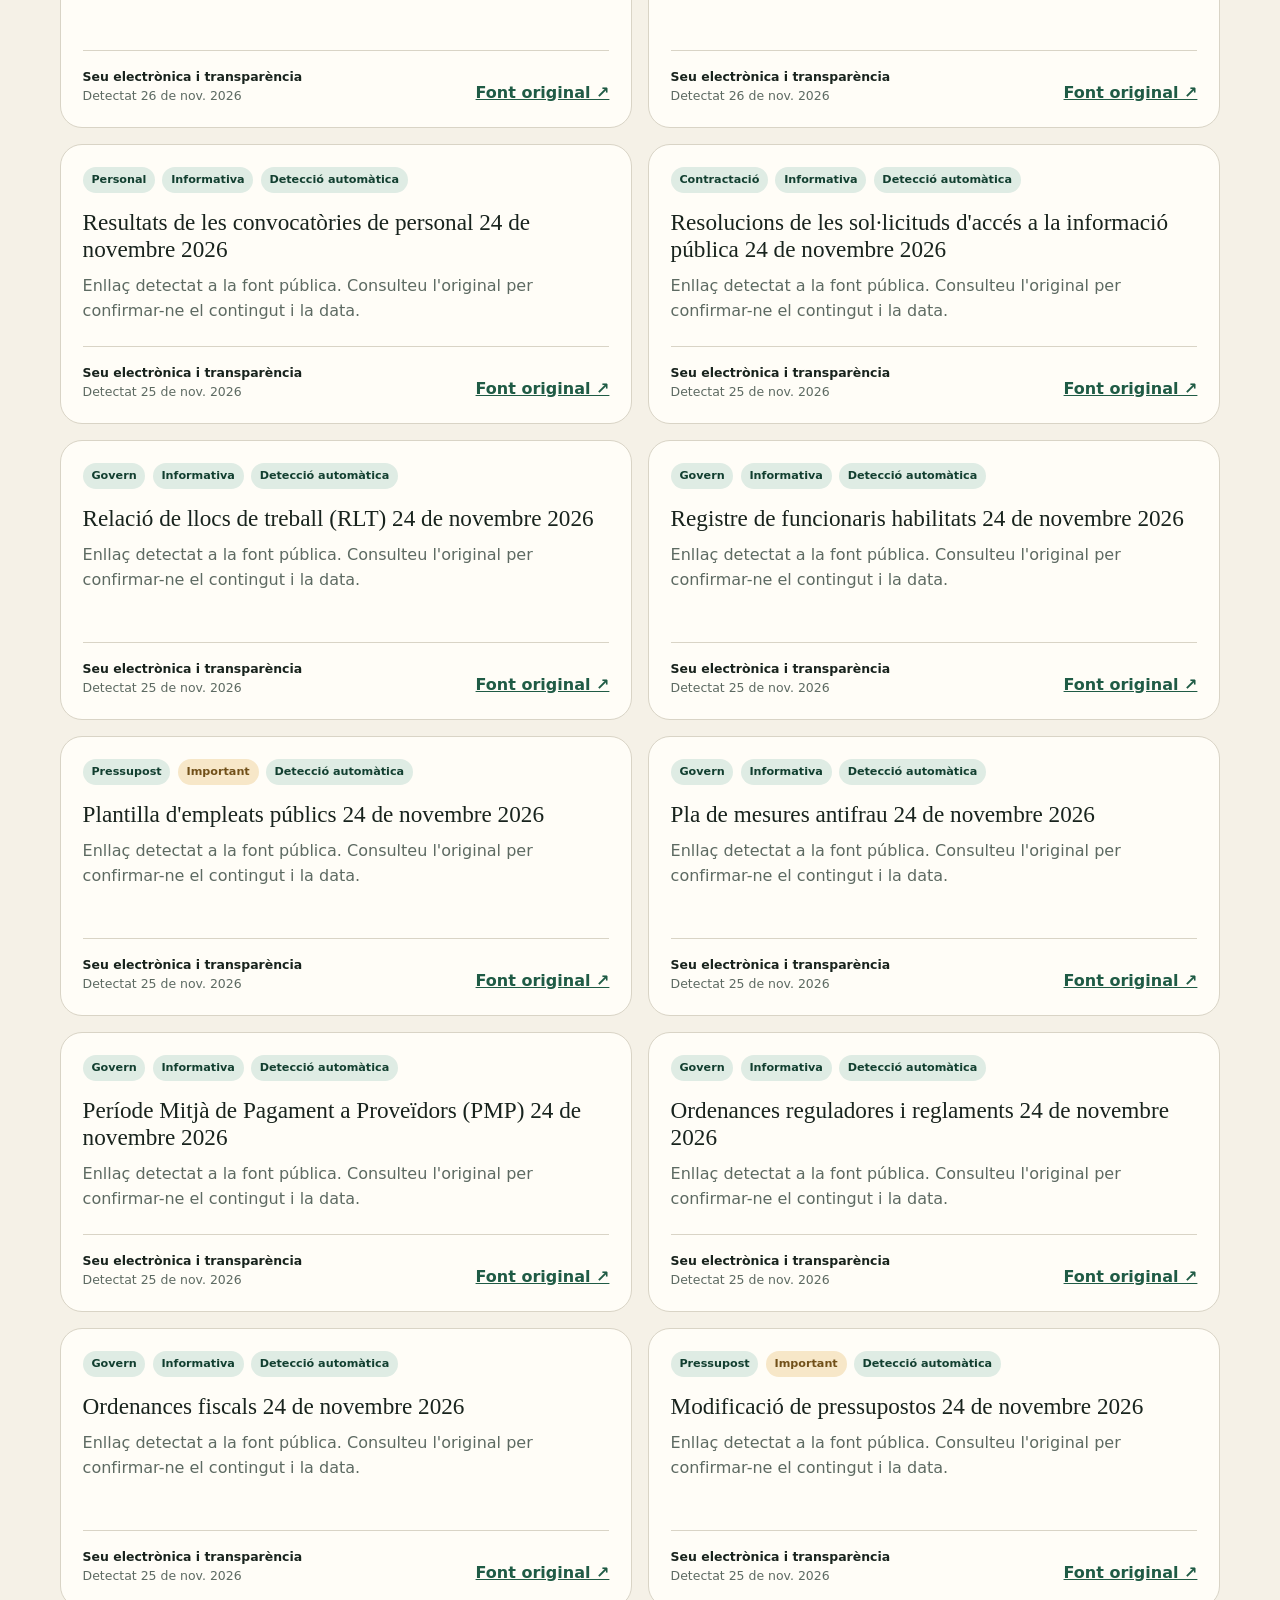
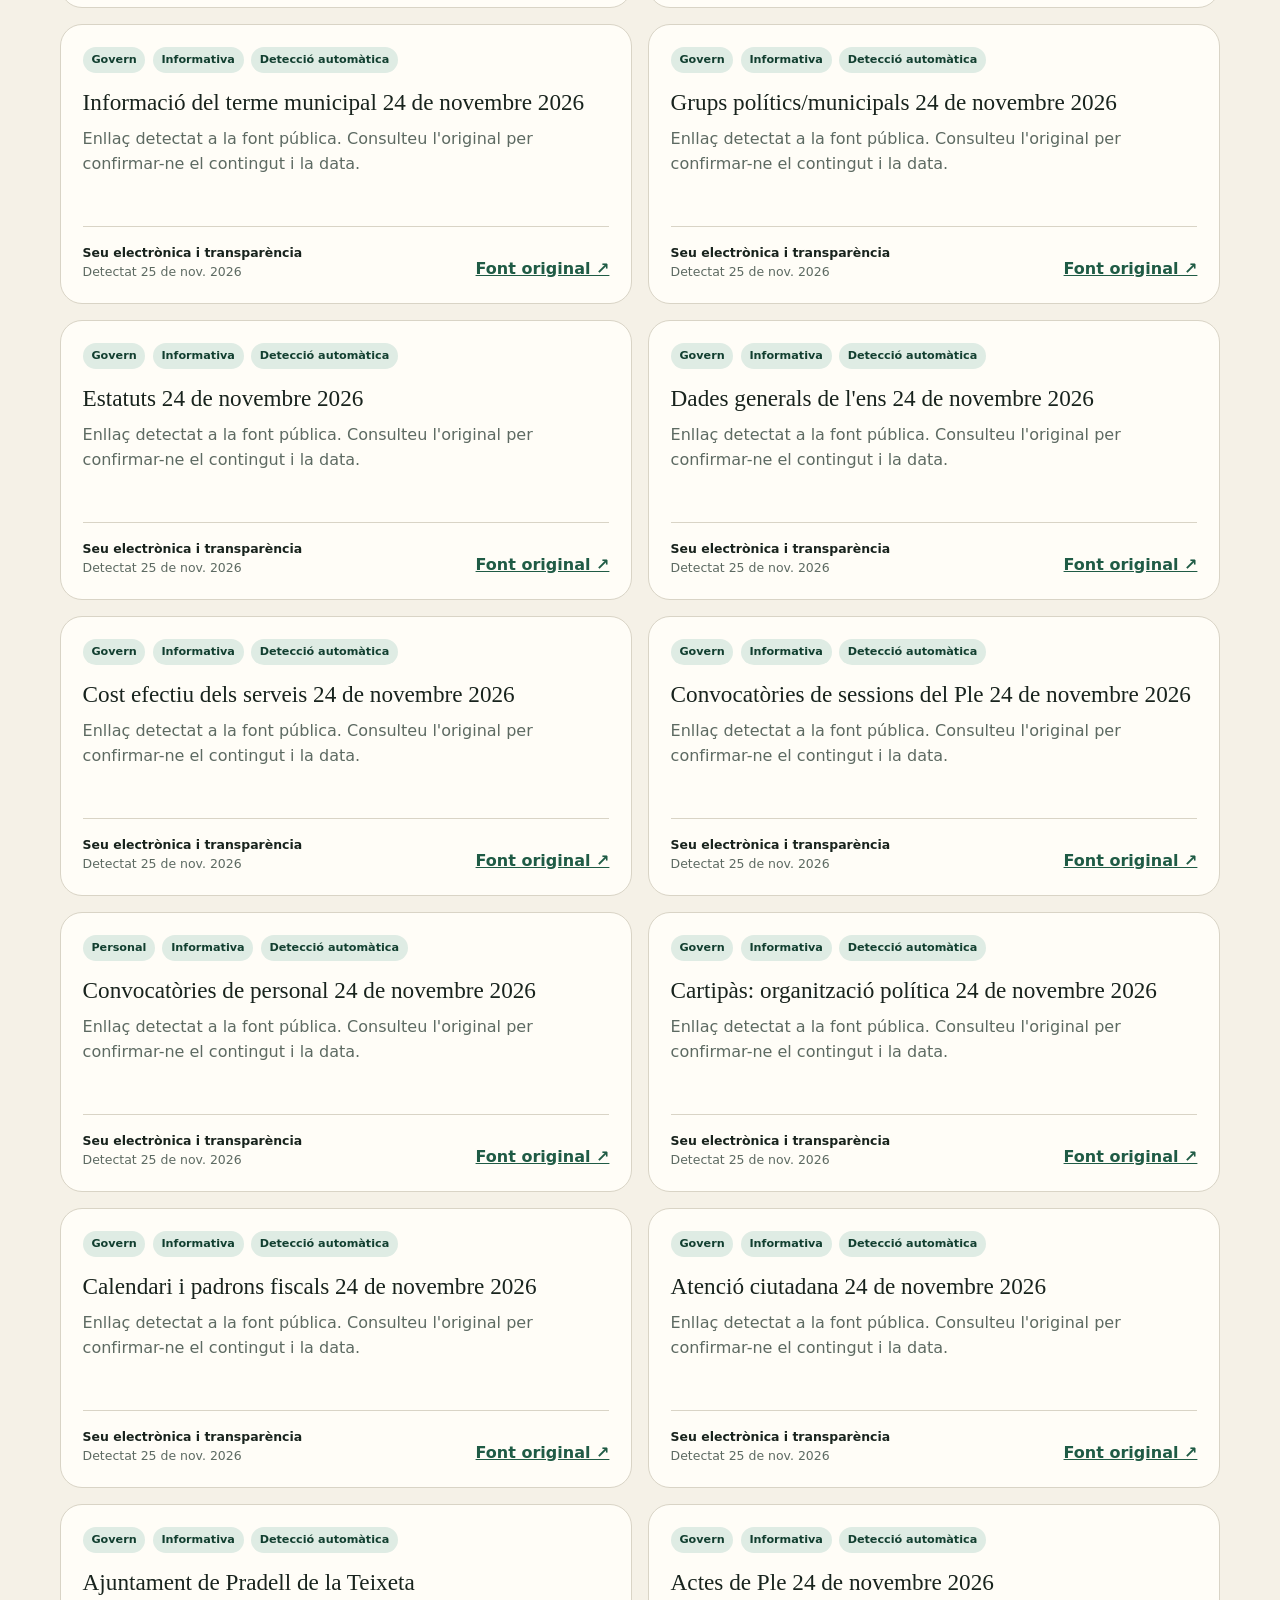
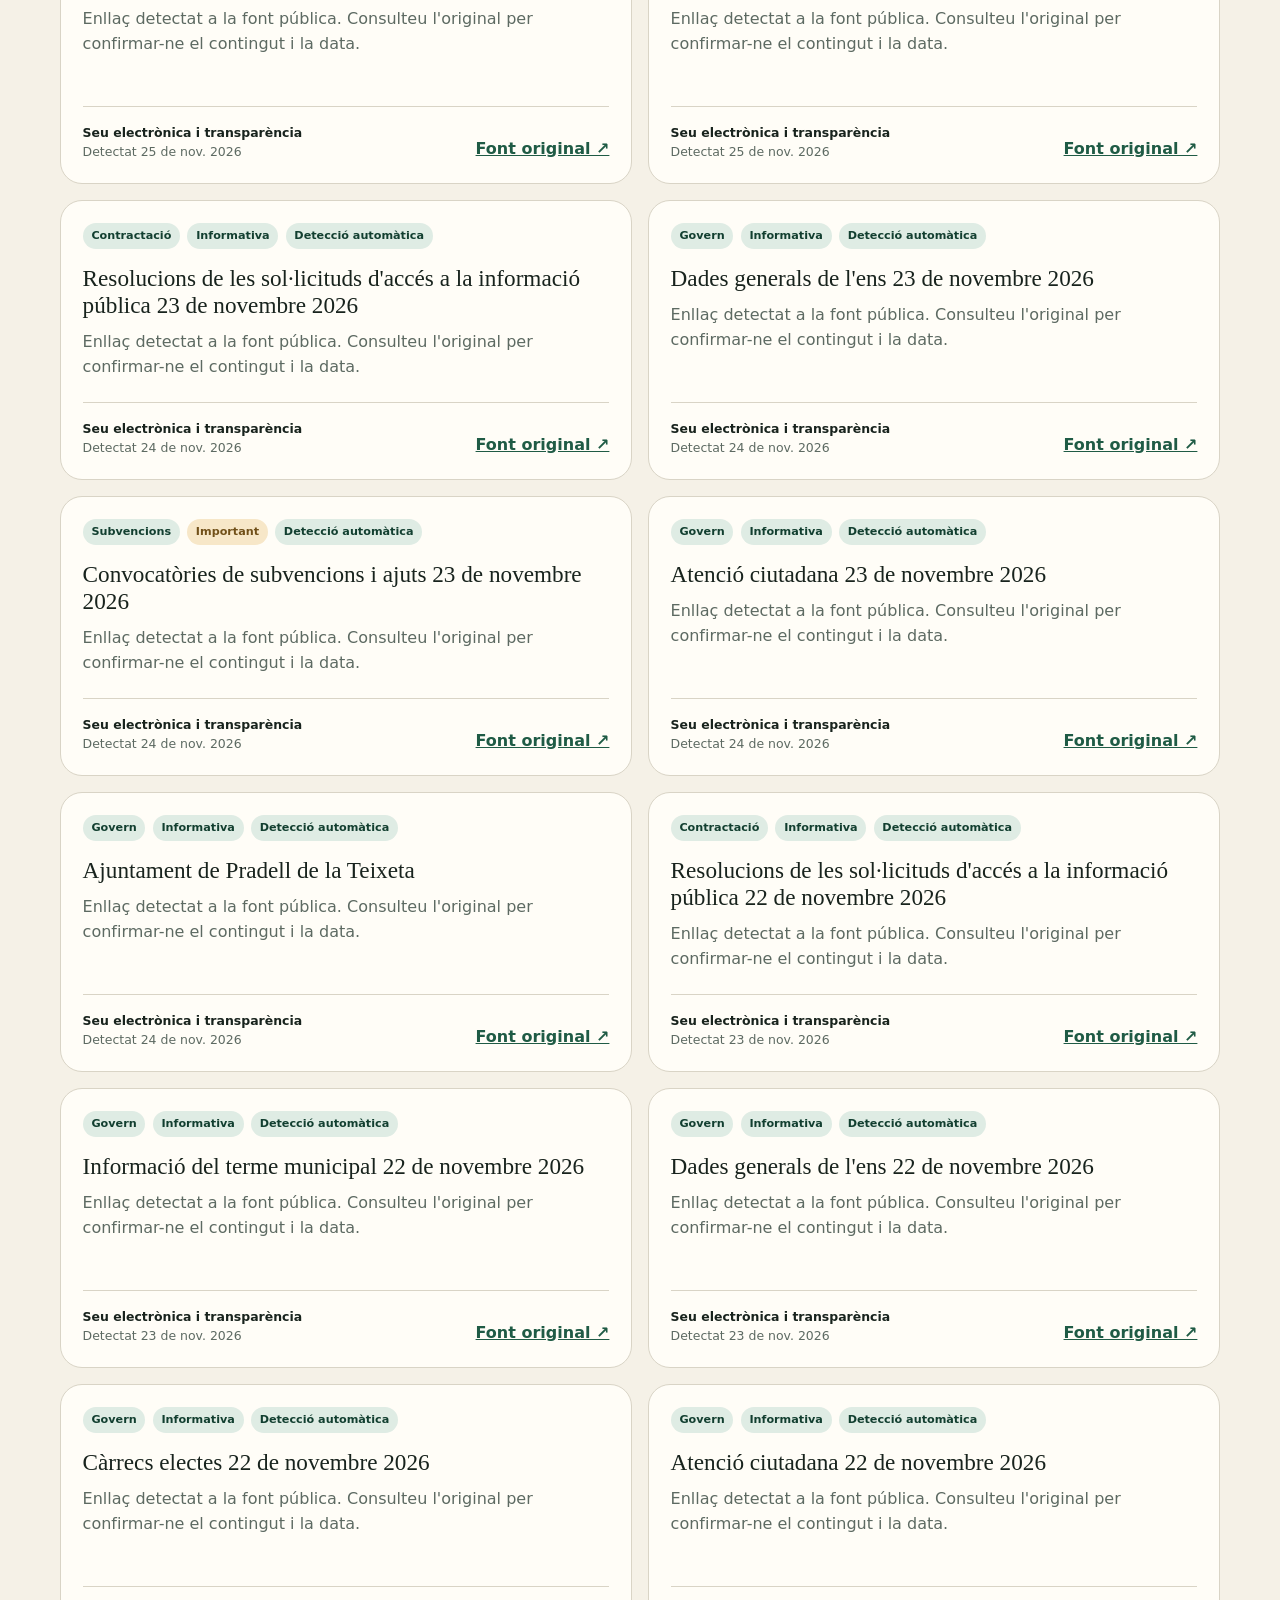
==== commit 7cc55201: "Actualització diària de PRADATA" ====
--- a/site/index.html
+++ b/site/index.html
@@ -53,11 +53,11 @@
           <aside class="freshness" aria-label="Estat de l'actualització">
             <span class="live-dot" aria-hidden="true"></span>
             <p>Darrera execució</p>
-            <strong id="last-updated">2026-11-27T17:43:07+01:00</strong>
+            <strong id="last-updated">2026-11-28T16:35:23+01:00</strong>
             <dl>
               <div>
                 <dt>Referències</dt>
-                <dd id="record-count">260</dd>
+                <dd id="record-count">283</dd>
               </div>
               <div>
                 <dt>Fonts vigilades</dt>
